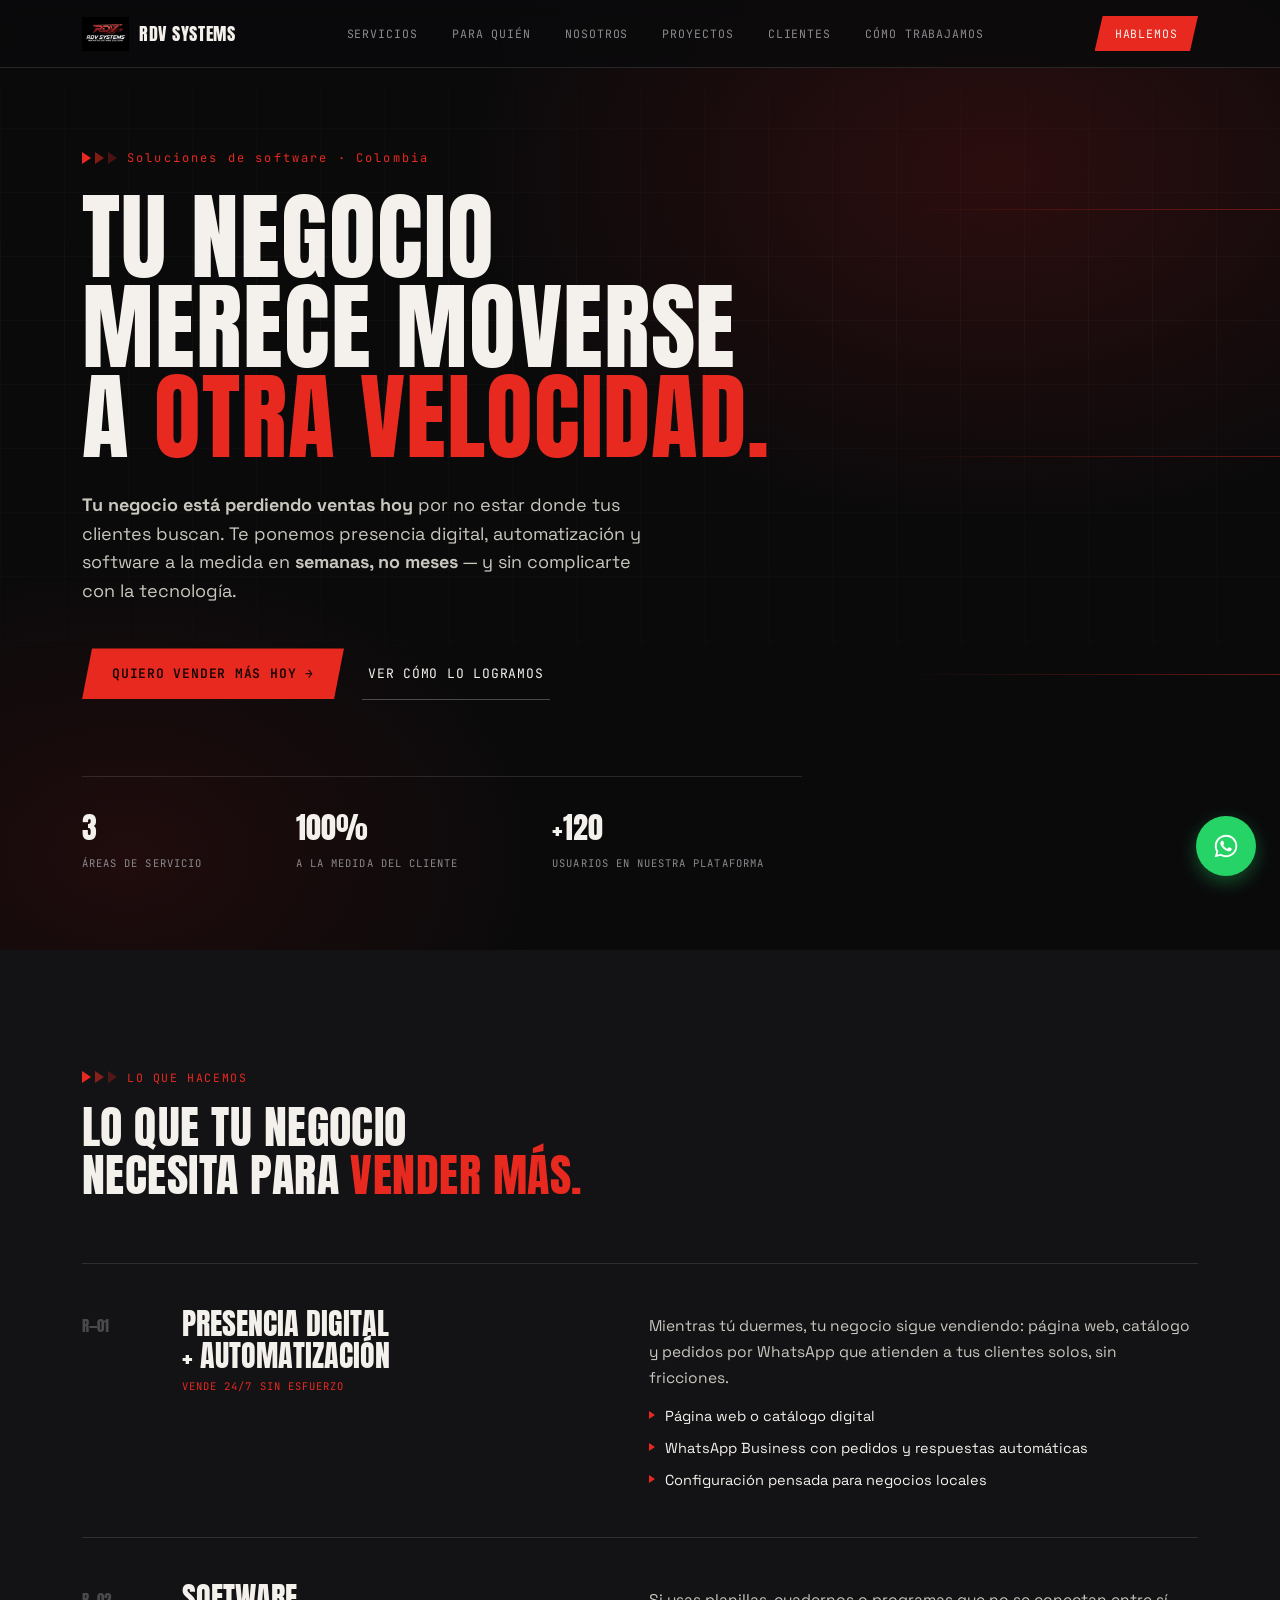
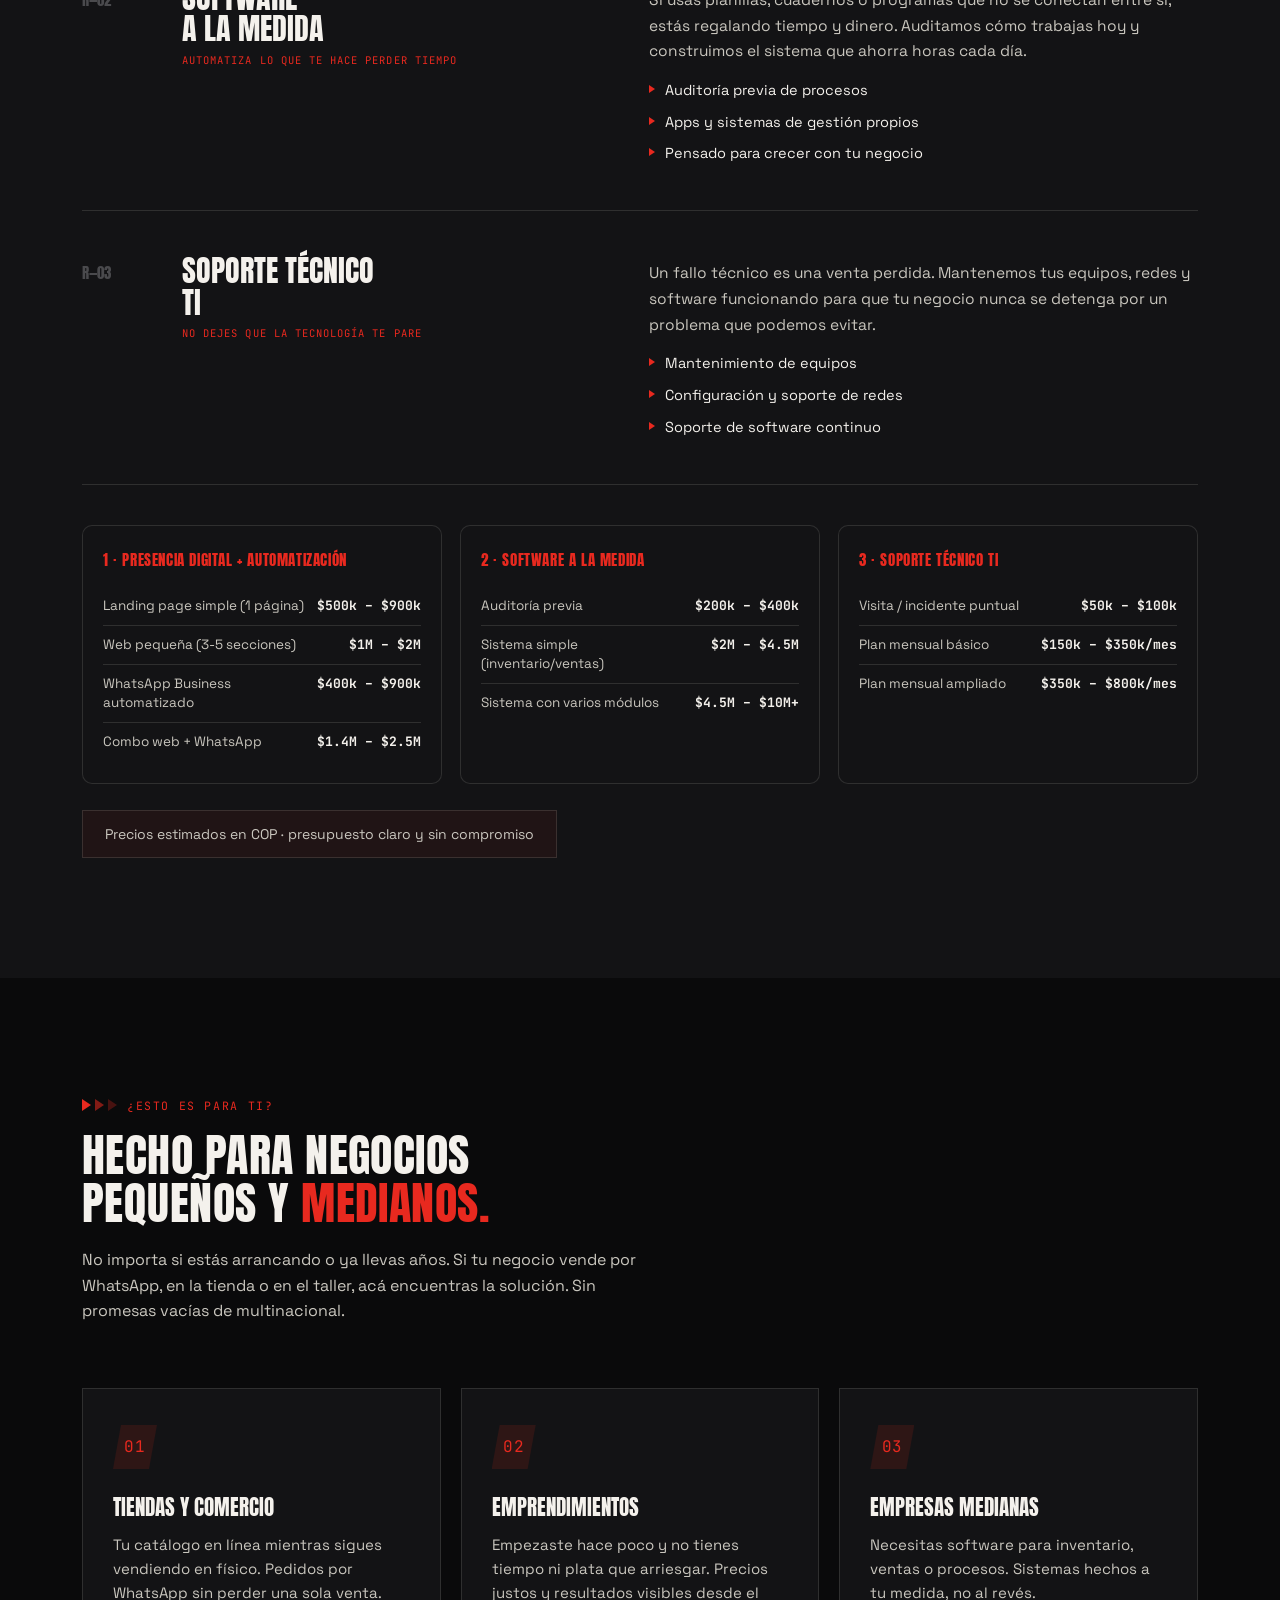
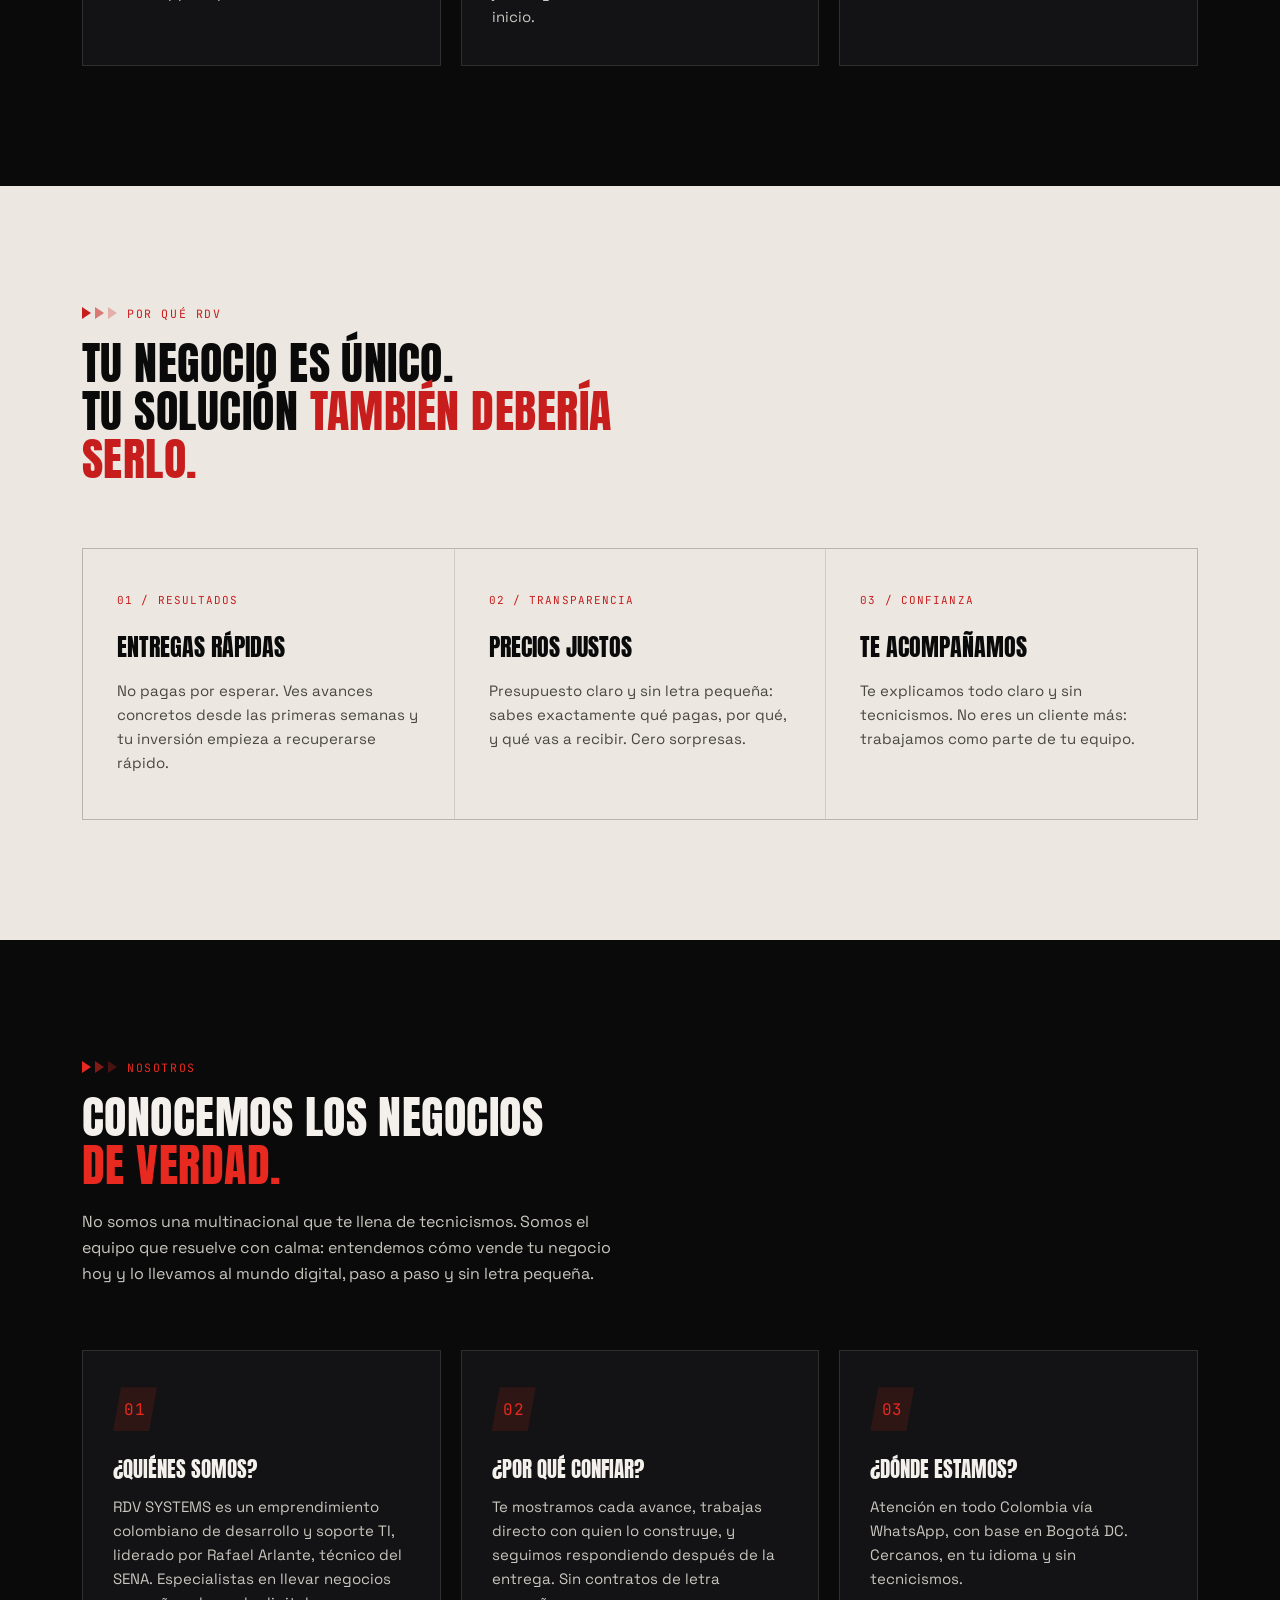
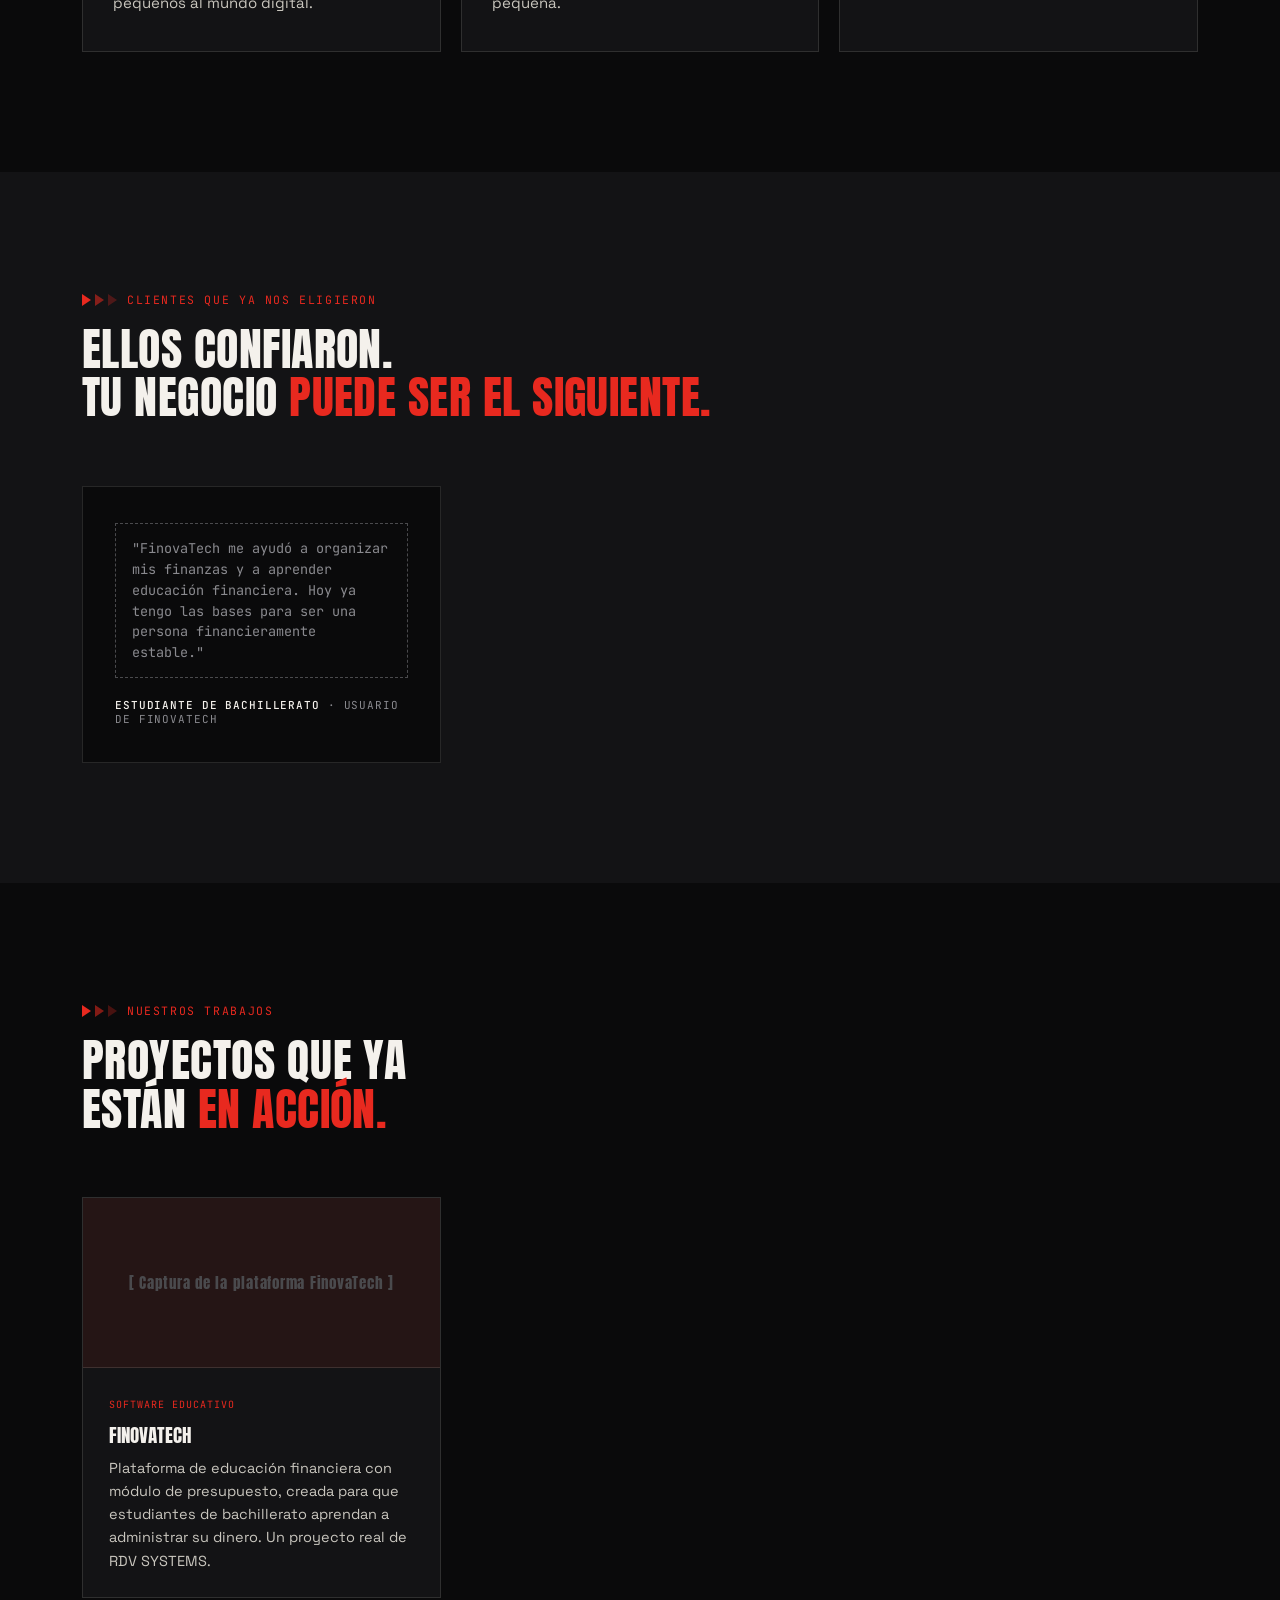
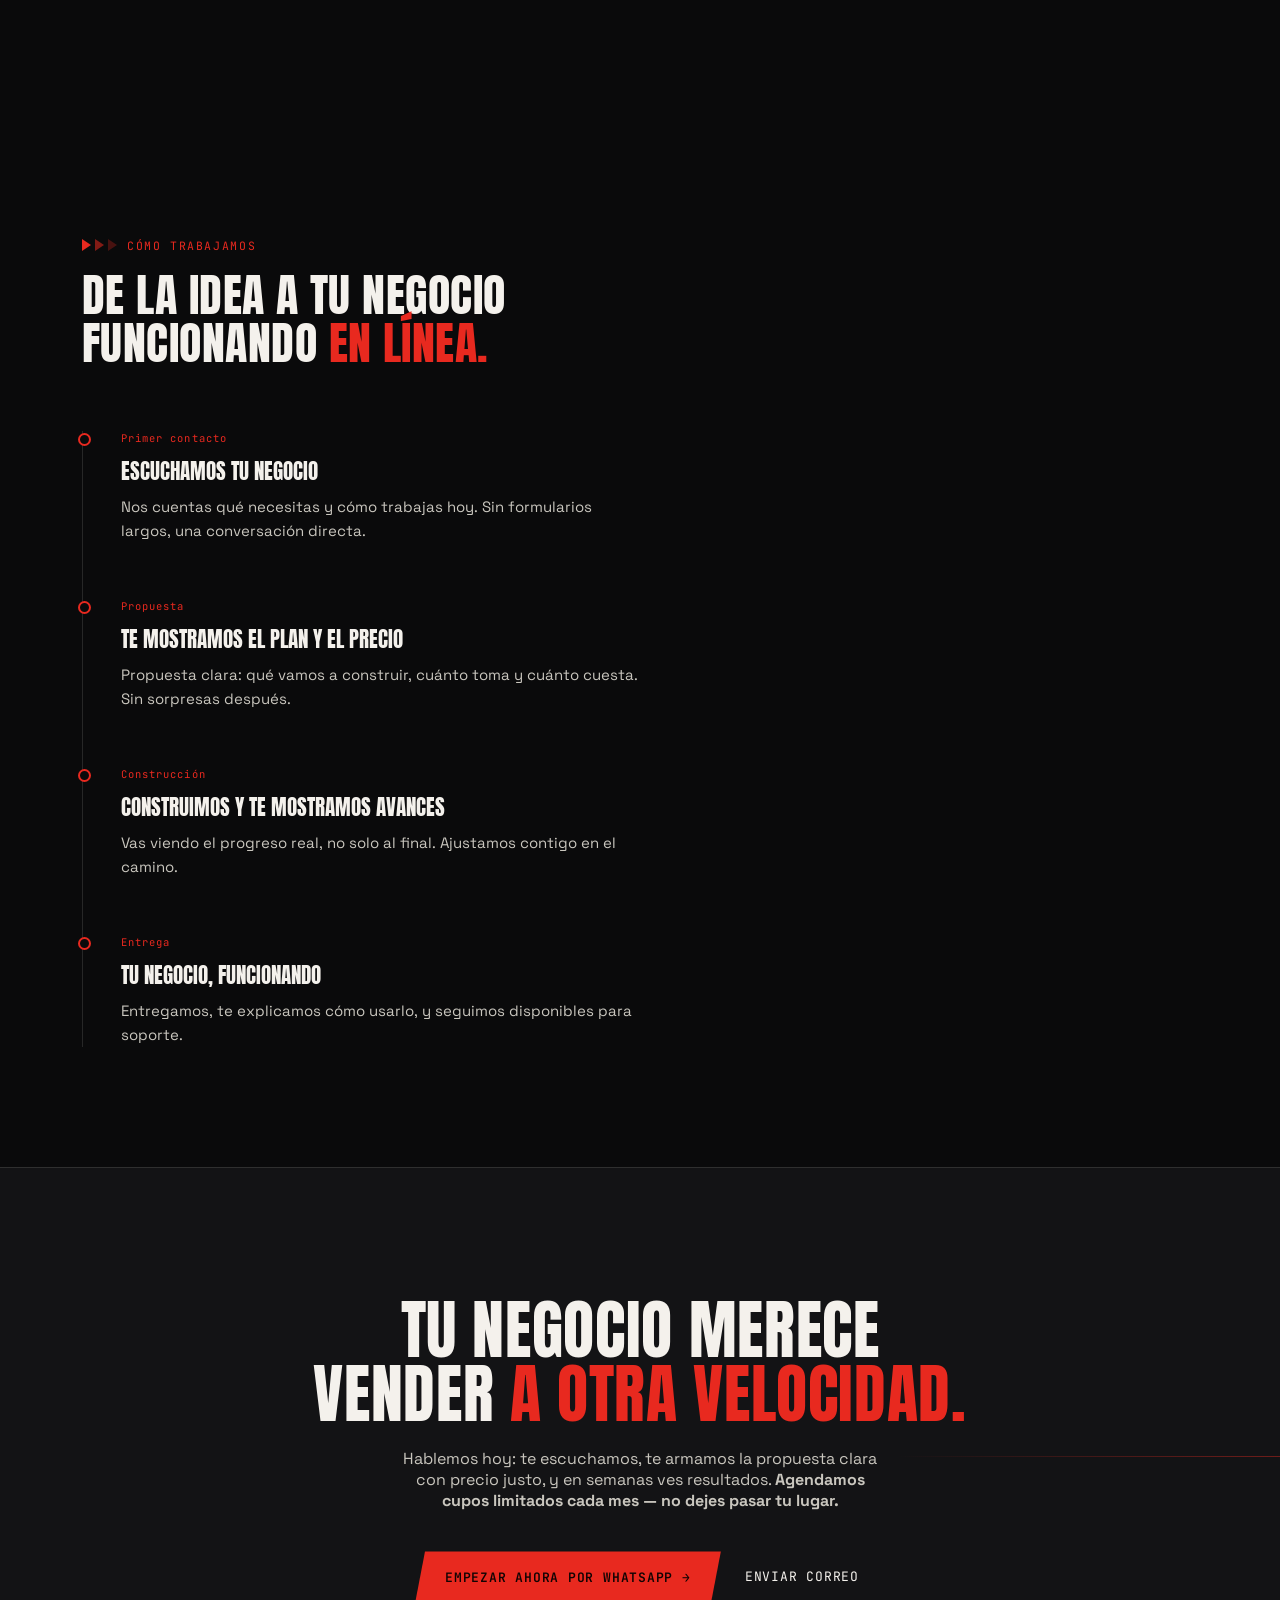
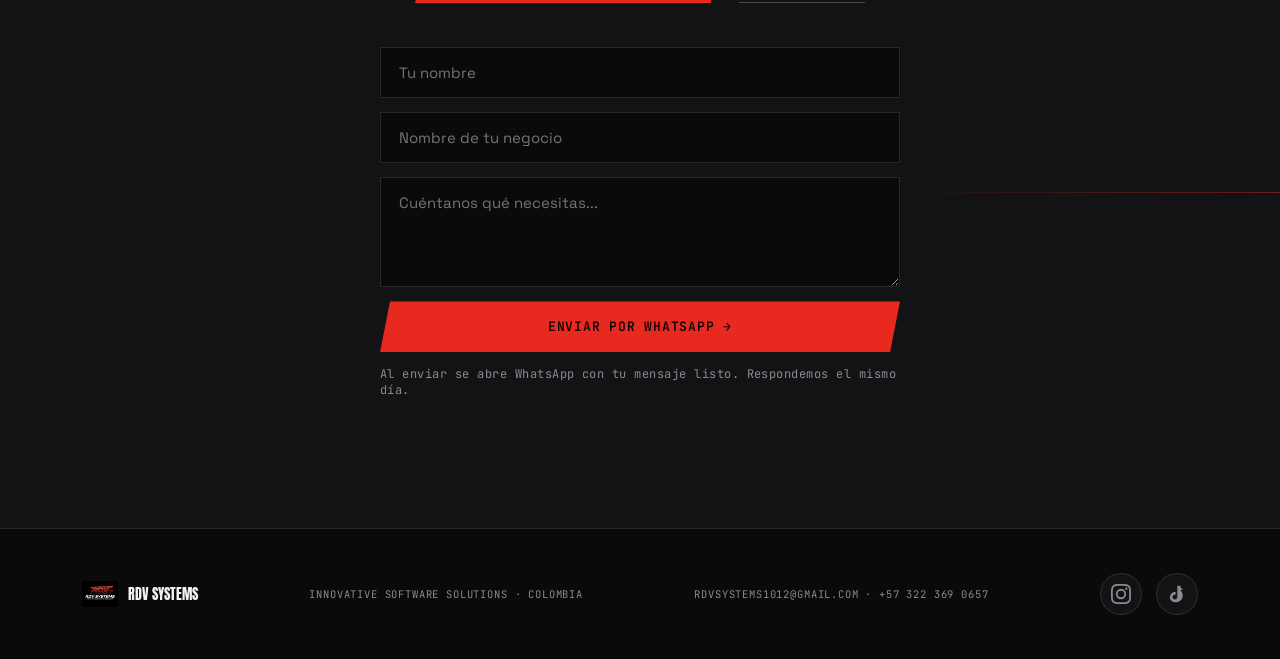
==== index.html @ b6f59757 "Un testimonio real de alumno de FinovaTech, tarjetas vacias eliminadas" ====
<!DOCTYPE html>
<html lang="es">
<head>
<!--
  META Y CABECERA
  ============================================
  - Favicon en varias resoluciones (para distintos navegadores/dispositivos).
  - site.webmanifest: config de "app" al añadir la web al escritorio (PWA).
  - Meta tags SEO (description, keywords, Open Graph) para buscadores y al compartir.
  - Fuentes de Google: Anton (títulos), Space Grotesk (cuerpo), JetBrains Mono (etiquetas).
  - Se enlaza el CSS MINIFICADO (css/style.min.css). La fuente legible está en css/style.css.
-->
<meta charset="UTF-8">
<meta name="viewport" content="width=device-width, initial-scale=1.0">
<link rel="icon" href="assets/img/favicon.ico">
<link rel="icon" type="image/png" sizes="16x16" href="assets/img/favicon-16.png">
<link rel="icon" type="image/png" sizes="32x32" href="assets/img/favicon-32.png">
<link rel="icon" type="image/png" sizes="48x48" href="assets/img/favicon-48.png">
<link rel="apple-touch-icon" sizes="180x180" href="assets/img/favicon-180.png">
<link rel="icon" type="image/png" sizes="192x192" href="assets/img/favicon-192.png">
<link rel="icon" type="image/png" sizes="512x512" href="assets/img/favicon-512.png">
<link rel="manifest" href="site.webmanifest">
<meta name="theme-color" content="#0a0a0b">
<title>RDV SYSTEMS — Soluciones digitales para tu negocio</title>
<meta name="description" content="RDV SYSTEMS: presencia digital, automatización y software a la medida para negocios en Colombia que quieren vender más. Páginas web, apps, WhatsApp Business y soporte TI.">
<meta name="keywords" content="desarrollo web, software a la medida, automatización, whatsapp business, soporte TI, RDV SYSTEMS, Bogotá, Colombia">
<meta name="author" content="RDV SYSTEMS">
<meta name="robots" content="index, follow">
<meta property="og:type" content="website">
<meta property="og:title" content="RDV SYSTEMS — Soluciones digitales para tu negocio">
<meta property="og:description" content="Presencia digital, automatización y software a la medida para negocios que quieren vender más.">
<meta property="og:locale" content="es_CO">
<meta name="twitter:card" content="summary">
<link rel="preconnect" href="https://fonts.googleapis.com">
<link rel="preconnect" href="https://fonts.gstatic.com" crossorigin>
<link href="https://fonts.googleapis.com/css2?family=Anton&family=Space+Grotesk:wght@400;500;600;700&family=JetBrains+Mono:wght@400;500&display=swap" rel="stylesheet">
<link rel="stylesheet" href="css/style.min.css">
</head>
<body>

<!-- ============ ENCABEZADO / NAVEGACIÓN ============ -->
<!-- Menú fijo superior. En móvil (<860px) los enlaces se ocultan y se usa el botón "hamburguesa" (.menu-btn). -->
<header>
  <nav>
    <div class="brand">
      <!-- Logo de la empresa (archivo externo, no base64) -->
      <img src="assets/img/logo.png" alt="RDV SYSTEMS">
      <span>RDV SYSTEMS</span>
    </div>
    <!-- Enlaces ancla a las secciones de la página -->
    <div class="navlinks" id="navlinks">
      <a href="#servicios">Servicios</a>
      <a href="#para-quien">Para quién</a>
      <a href="#nosotros">Nosotros</a>
      <a href="#proyectos">Proyectos</a>
      <a href="#testimonios">Clientes</a>
      <a href="#proceso">Cómo trabajamos</a>
    </div>
    <!-- Botón CTA de contacto -->
    <a href="#contacto" class="nav-cta">Hablemos</a>
    <!-- Botón hamburguesa: se muestra solo en móvil (lo controla el JS con #menuBtn) -->
    <button class="menu-btn" id="menuBtn" aria-label="Abrir menú" aria-expanded="false">
      <span></span><span></span><span></span>
    </button>
  </nav>
</header>

<!-- ============ HERO (primera pantalla) ============ -->
<!--
  Portada de la web. Fondo con grid y líneas de velocidad animadas.
  - hero-grid: rejilla decorativa de fondo.
  - speedlines: rayas animadas que dan sensación de velocidad.
  - hero-stats: cifras clave. "60" es un PLACEHOLDER (stat-editable) pendiente de dato real.
-->
<section class="hero">
  <div class="hero-grid"></div>
  <div class="speedlines">
    <span style="top:22%; animation-delay:0s;"></span>
    <span style="top:48%; animation-delay:1.8s;"></span>
    <span style="top:71%; animation-delay:3.4s;"></span>
  </div>
  <div class="hero-inner">
    <!-- Etiqueta superior ("eyebrow") con chevrones decorativos -->
    <div class="eyebrow">
      <div class="chevrow"><span class="chev"></span><span class="chev"></span><span class="chev"></span></div>
      <span class="eyebrow-text">Soluciones de software · Colombia</span>
    </div>
    <!-- Título principal: el span.accent aplica el color de acento -->
    <h1 class="display">
      Tu negocio<br>
      merece moverse<br>
      a <span class="accent">otra velocidad.</span>
    </h1>
    <p class="hero-sub">
      <strong>Tu negocio está perdiendo ventas hoy</strong> por no estar donde tus clientes buscan. Te ponemos presencia digital, automatización y software a la medida en <strong>semanas, no meses</strong> — y sin complicarte con la tecnología.
    </p>
    <!-- Botones de acción del hero -->
    <div class="hero-ctas">
      <a href="https://wa.me/573223690657?text=Hola%20RDV%20SYSTEMS%2C%20quiero%20impulsar%20mi%20negocio%20con%20una%20soluci%C3%B3n%20digital" target="_blank" rel="noopener" class="btn-primary">Quiero vender más hoy →</a>
      <a href="#servicios" class="btn-secondary">Ver cómo lo logramos</a>
    </div>
    <div class="hero-stats">
      <div>
        <div class="stat-num">3</div>
        <div class="stat-label">Áreas de servicio</div>
      </div>
      <div>
        <div class="stat-num">100%</div>
        <div class="stat-label">A la medida del cliente</div>
      </div>
      <div>
        <!-- Dato real: la plataforma FinovaTech (desarrollada por RDV) fue usada por 120 estudiantes -->
        <div class="stat-num">+<span class="stat-editable">120</span></div>
        <div class="stat-label">Usuarios en nuestra plataforma</div>
      </div>
    </div>
  </div>
</section>

<!-- ============ SECCIÓN SERVICIOS ============ -->
<!-- Las tres áreas de servicio de RDV. Cada .service-row es un servicio con número (R—01, R—02, R—03). -->
<section class="services section-pad" id="servicios">
  <div class="wrap">
    <div class="section-head reveal">
      <div class="section-tag">
        <div class="chevrow"><span class="chev"></span><span class="chev"></span><span class="chev"></span></div>
        <span class="mono">Lo que hacemos</span>
      </div>
      <h2 class="display section-title">Lo que tu negocio <br>necesita para <span class="accent">vender más.</span></h2>
    </div>

    <div class="service-list">
      <div class="service-row reveal">
        <div class="service-mark">R—01</div>
        <div class="service-name">
          Presencia digital<br>+ automatización
          <span class="tag">Vende 24/7 sin esfuerzo</span>
        </div>
        <div class="service-desc">
          Mientras tú duermes, tu negocio sigue vendiendo: página web, catálogo y pedidos por WhatsApp que atienden a tus clientes solos, sin fricciones.
          <ul>
            <li>Página web o catálogo digital</li>
            <li>WhatsApp Business con pedidos y respuestas automáticas</li>
            <li>Configuración pensada para negocios locales</li>
          </ul>
        </div>
      </div>

      <div class="service-row reveal">
        <div class="service-mark">R—02</div>
        <div class="service-name">
          Software<br>a la medida
          <span class="tag">Automatiza lo que te hace perder tiempo</span>
        </div>
        <div class="service-desc">
          Si usas planillas, cuadernos o programas que no se conectan entre sí, estás regalando tiempo y dinero. Auditamos cómo trabajas hoy y construimos el sistema que ahorra horas cada día.
          <ul>
            <li>Auditoría previa de procesos</li>
            <li>Apps y sistemas de gestión propios</li>
            <li>Pensado para crecer con tu negocio</li>
          </ul>
        </div>
      </div>

      <div class="service-row reveal">
        <div class="service-mark">R—03</div>
        <div class="service-name">
          Soporte técnico<br>TI
          <span class="tag">No dejes que la tecnología te pare</span>
        </div>
        <div class="service-desc">
          Un fallo técnico es una venta perdida. Mantenemos tus equipos, redes y software funcionando para que tu negocio nunca se detenga por un problema que podemos evitar.
          <ul>
            <li>Mantenimiento de equipos</li>
            <li>Configuración y soporte de redes</li>
            <li>Soporte de software continuo</li>
          </ul>
        </div>
      </div>
    </div>
    <!-- PRECIOS ESTIMADOS (dato real RDV SYSTEMS). Presupuesto claro, sin letra pequeña. -->
    <div class="price-grid reveal">
      <div class="price-cat">
        <div class="price-cat-title">1 · Presencia digital + automatización</div>
        <ul class="price-list">
          <li><span>Landing page simple (1 página)</span><b>$500k – $900k</b></li>
          <li><span>Web pequeña (3-5 secciones)</span><b>$1M – $2M</b></li>
          <li><span>WhatsApp Business automatizado</span><b>$400k – $900k</b></li>
          <li><span>Combo web + WhatsApp</span><b>$1.4M – $2.5M</b></li>
        </ul>
      </div>
      <div class="price-cat">
        <div class="price-cat-title">2 · Software a la medida</div>
        <ul class="price-list">
          <li><span>Auditoría previa</span><b>$200k – $400k</b></li>
          <li><span>Sistema simple (inventario/ventas)</span><b>$2M – $4.5M</b></li>
          <li><span>Sistema con varios módulos</span><b>$4.5M – $10M+</b></li>
        </ul>
      </div>
      <div class="price-cat">
        <div class="price-cat-title">3 · Soporte técnico TI</div>
        <ul class="price-list">
          <li><span>Visita / incidente puntual</span><b>$50k – $100k</b></li>
          <li><span>Plan mensual básico</span><b>$150k – $350k/mes</b></li>
          <li><span>Plan mensual ampliado</span><b>$350k – $800k/mes</b></li>
        </ul>
      </div>
    </div>
    <div class="price-note reveal">
      Precios estimados en COP · presupuesto claro y sin compromiso
    </div>
  </div>
</section>

<!-- ============ SECCIÓN "PARA QUIÉN" ============ -->
<!-- Muestra para qué tipo de negocio es el servicio (3 carreras de interés: tiendas, emprendimientos, empresas medianas). -->
<section class="forwhom section-pad" id="para-quien">
  <div class="wrap">
    <div class="section-head reveal">
      <div class="section-tag">
        <div class="chevrow"><span class="chev"></span><span class="chev"></span><span class="chev"></span></div>
        <span class="mono">¿Esto es para ti?</span>
      </div>
      <h2 class="display section-title">Hecho para negocios <br>pequeños y <span class="accent">medianos.</span></h2>
      <p style="max-width:560px;margin-top:20px;color:#c9c6be;font-size:16px;line-height:1.6;">No importa si estás arrancando o ya llevas años. Si tu negocio vende por WhatsApp, en la tienda o en el taller, acá encuentras la solución. Sin promesas vacías de multinacional.</p>
    </div>
    <div class="forwhom-grid reveal">
      <div class="forwhom-card">
        <div class="forwhom-ico"><span>01</span></div>
        <div class="forwhom-title">Tiendas y comercio</div>
        <div class="forwhom-desc">Tu catálogo en línea mientras sigues vendiendo en físico. Pedidos por WhatsApp sin perder una sola venta.</div>
      </div>
      <div class="forwhom-card">
        <div class="forwhom-ico"><span>02</span></div>
        <div class="forwhom-title">Emprendimientos</div>
        <div class="forwhom-desc">Empezaste hace poco y no tienes tiempo ni plata que arriesgar. Precios justos y resultados visibles desde el inicio.</div>
      </div>
      <div class="forwhom-card">
        <div class="forwhom-ico"><span>03</span></div>
        <div class="forwhom-title">Empresas medianas</div>
        <div class="forwhom-desc">Necesitas software para inventario, ventas o procesos. Sistemas hechos a tu medida, no al revés.</div>
      </div>
    </div>
  </div>
</section>

<section class="why section-pad" id="por-que">
  <div class="wrap">
    <div class="section-head reveal">
      <div class="section-tag">
        <div class="chevrow"><span class="chev" style="border-left-color:var(--red);"></span><span class="chev" style="border-left-color:var(--red);"></span><span class="chev" style="border-left-color:var(--red);"></span></div>
        <span class="mono" style="color:var(--red);">Por qué RDV</span>
      </div>
      <h2 class="display section-title">Tu negocio es único. <br>Tu solución <span style="color:var(--red);">también debería serlo.</span></h2>
    </div>
    <div class="why-grid reveal">
      <div class="why-card">
        <div class="why-num">01 / RESULTADOS</div>
        <div class="why-title">Entregas rápidas</div>
        <div class="why-desc">No pagas por esperar. Ves avances concretos desde las primeras semanas y tu inversión empieza a recuperarse rápido.</div>
      </div>
      <div class="why-card">
        <div class="why-num">02 / TRANSPARENCIA</div>
        <div class="why-title">Precios justos</div>
        <div class="why-desc">Presupuesto claro y sin letra pequeña: sabes exactamente qué pagas, por qué, y qué vas a recibir. Cero sorpresas.</div>
      </div>
      <div class="why-card">
        <div class="why-num">03 / CONFIANZA</div>
        <div class="why-title">Te acompañamos</div>
        <div class="why-desc">Te explicamos todo claro y sin tecnicismos. No eres un cliente más: trabajamos como parte de tu equipo.</div>
      </div>
    </div>
  </div>
</section>

<!-- ============ SECCIÓN "NOSOTROS" / QUIÉNES SOMOS ============ -->
<!-- Da credibilidad: quién es RDV, por qué confiar y dónde está. RELLENAR los [ ] con datos reales. -->
<section class="forwhom section-pad" id="nosotros">
  <div class="wrap">
    <div class="section-head reveal">
      <div class="section-tag">
        <div class="chevrow"><span class="chev"></span><span class="chev"></span><span class="chev"></span></div>
        <span class="mono">Nosotros</span>
      </div>
      <h2 class="display section-title">Conocemos los negocios <br><span class="accent">de verdad.</span></h2>
      <p style="max-width:560px;margin-top:20px;color:#c9c6be;font-size:16px;line-height:1.6;">No somos una multinacional que te llena de tecnicismos. Somos el equipo que resuelve con calma: entendemos cómo vende tu negocio hoy y lo llevamos al mundo digital, paso a paso y sin letra pequeña.</p>
    </div>
    <div class="forwhom-grid reveal">
      <div class="forwhom-card">
        <div class="forwhom-ico"><span>01</span></div>
        <div class="forwhom-title">¿Quiénes somos?</div>
        <div class="forwhom-desc">RDV SYSTEMS es un emprendimiento colombiano de desarrollo y soporte TI, liderado por Rafael Arlante, técnico del SENA. Especialistas en llevar negocios pequeños al mundo digital.</div>
      </div>
      <div class="forwhom-card">
        <div class="forwhom-ico"><span>02</span></div>
        <div class="forwhom-title">¿Por qué confiar?</div>
        <div class="forwhom-desc">Te mostramos cada avance, trabajas directo con quien lo construye, y seguimos respondiendo después de la entrega. Sin contratos de letra pequeña.</div>
      </div>
      <div class="forwhom-card">
        <div class="forwhom-ico"><span>03</span></div>
        <div class="forwhom-title">¿Dónde estamos?</div>
        <div class="forwhom-desc">Atención en todo Colombia vía WhatsApp, con base en Bogotá DC. Cercanos, en tu idioma y sin tecnicismos.</div>
      </div>
    </div>
  </div>
</section>

<section class="testi section-pad" id="testimonios">
  <div class="wrap">
    <div class="section-head reveal">
      <div class="section-tag">
        <div class="chevrow"><span class="chev"></span><span class="chev"></span><span class="chev"></span></div>
        <span class="mono">Clientes que ya nos eligieron</span>
      </div>
      <h2 class="display section-title">Ellos confiaron. <br>Tu negocio <span class="accent">puede ser el siguiente.</span></h2>
    </div>
    <div class="testi-grid reveal">
      <div class="testi-card">
        <div class="testi-placeholder">"FinovaTech me ayudó a organizar mis finanzas y a aprender educación financiera. Hoy ya tengo las bases para ser una persona financieramente estable."</div>
        <div class="testi-who"><b>Estudiante de bachillerato</b> · Usuario de FinovaTech</div>
      </div>
    </div>
  </div>
</section>

<section class="portfolio section-pad" id="proyectos">
  <div class="wrap">
    <div class="section-head reveal">
      <div class="section-tag">
        <div class="chevrow"><span class="chev"></span><span class="chev"></span><span class="chev"></span></div>
        <span class="mono">Nuestros trabajos</span>
      </div>
      <h2 class="display section-title">Proyectos que ya<br>están <span class="accent">en acción.</span></h2>
    </div>
    <div class="portfolio-grid reveal">
      <div class="portfolio-card">
        <div class="portfolio-thumb"><span>[ Captura de la plataforma FinovaTech ]</span></div>
        <div class="portfolio-body">
          <span class="tag">Software educativo</span>
          <div class="portfolio-title">FinovaTech</div>
          <div class="portfolio-desc">Plataforma de educación financiera con módulo de presupuesto, creada para que estudiantes de bachillerato aprendan a administrar su dinero. Un proyecto real de RDV SYSTEMS.</div>
        </div>
      </div>
    </div>
  </div>
</section>

<section class="process section-pad" id="proceso">
  <div class="wrap">
    <div class="section-head reveal">
      <div class="section-tag">
        <div class="chevrow"><span class="chev"></span><span class="chev"></span><span class="chev"></span></div>
        <span class="mono">Cómo trabajamos</span>
      </div>
      <h2 class="display section-title">De la idea a tu negocio<br>funcionando <span class="accent">en línea.</span></h2>
    </div>

    <div class="process-line reveal">
      <div class="process-step">
        <span class="process-step-mono">Primer contacto</span>
        <div class="process-step-title">Escuchamos tu negocio</div>
        <div class="process-step-desc">Nos cuentas qué necesitas y cómo trabajas hoy. Sin formularios largos, una conversación directa.</div>
      </div>
      <div class="process-step">
        <span class="process-step-mono">Propuesta</span>
        <div class="process-step-title">Te mostramos el plan y el precio</div>
        <div class="process-step-desc">Propuesta clara: qué vamos a construir, cuánto toma y cuánto cuesta. Sin sorpresas después.</div>
      </div>
      <div class="process-step">
        <span class="process-step-mono">Construcción</span>
        <div class="process-step-title">Construimos y te mostramos avances</div>
        <div class="process-step-desc">Vas viendo el progreso real, no solo al final. Ajustamos contigo en el camino.</div>
      </div>
      <div class="process-step">
        <span class="process-step-mono">Entrega</span>
        <div class="process-step-title">Tu negocio, funcionando</div>
        <div class="process-step-desc">Entregamos, te explicamos cómo usarlo, y seguimos disponibles para soporte.</div>
      </div>
    </div>
  </div>
</section>

<section class="cta" id="contacto">
  <div class="speedlines">
    <span style="top:30%; animation-delay:0.5s;"></span>
    <span style="top:65%; animation-delay:2.6s;"></span>
  </div>
  <div class="cta-inner reveal">
    <h2 class="display">Tu negocio merece<br>vender <span class="accent">a otra velocidad.</span></h2>
    <p>Hablemos hoy: te escuchamos, te armamos la propuesta clara con precio justo, y en semanas ves resultados. <strong>Agendamos cupos limitados cada mes — no dejes pasar tu lugar.</strong></p>
    <div class="cta-btns">
      <a href="https://wa.me/573223690657?text=Hola%20RDV%20SYSTEMS%2C%20quiero%20darle%20el%20primer%20paso%20digital%20a%20mi%20negocio" target="_blank" rel="noopener" class="btn-primary">Empezar ahora por WhatsApp →</a>
      <a href="mailto:rdvsystems1012@gmail.com" class="btn-secondary">Enviar correo</a>
    </div>
    <form class="contact-form" id="contactForm">
      <!-- Campo honeypot anti-spam: invisible para humanos (lo oculta el CSS).
           Si un bot lo rellena, el JS ignora el envío. NO borrar / NO llenar. -->
      <input type="text" name="company_website" class="honeypot" tabindex="-1" autocomplete="off" aria-hidden="true">
      <input type="text" name="nombre" placeholder="Tu nombre" required>
      <input type="text" name="negocio" placeholder="Nombre de tu negocio">
      <textarea name="mensaje" placeholder="Cuéntanos qué necesitas..." required></textarea>
      <button type="submit" class="btn-primary">Enviar por WhatsApp →</button>
      <small>Al enviar se abre WhatsApp con tu mensaje listo. Respondemos el mismo día.</small>
    </form>
  </div>
</section>

<footer>
  <div class="wrap footer-inner">
    <div class="footer-brand">
      <img src="assets/img/logo.png" alt="RDV SYSTEMS">
      <span>RDV SYSTEMS</span>
    </div>
    <div class="footer-meta">Innovative Software Solutions · Colombia</div>
    <div class="footer-meta">
      <a href="mailto:rdvsystems1012@gmail.com">rdvsystems1012@gmail.com</a> ·
      <a href="https://wa.me/573223690657" target="_blank" rel="noopener">+57 322 369 0657</a>
    </div>
    <div class="social">
      <a href="https://www.instagram.com/rdvsystems1012/" target="_blank" rel="noopener" aria-label="Instagram de RDV SYSTEMS">
        <svg viewBox="0 0 24 24" width="20" height="20" fill="currentColor" aria-hidden="true">
          <path d="M12 2.2c3.2 0 3.58.01 4.85.07 1.17.05 1.8.25 2.23.41.56.22.96.48 1.38.9.42.42.68.82.9 1.38.16.42.36 1.06.41 2.23.06 1.27.07 1.65.07 4.85s-.01 3.58-.07 4.85c-.05 1.17-.25 1.8-.41 2.23-.22.56-.48.96-.9 1.38-.42.42-.82.68-1.38.9-.42.16-1.06.36-2.23.41-1.27.06-1.65.07-4.85.07s-3.58-.01-4.85-.07c-1.17-.05-1.8-.25-2.23-.41-.56-.22-.96-.48-1.38-.9-.42-.42-.68-.82-.9-1.38-.16-.42-.36-1.06-.41-2.23-.06-1.27-.07-1.65-.07-4.85s.01-3.58.07-4.85c.05-1.17.25-1.8.41-2.23.22-.56.48-.96.9-1.38.42-.42.82-.68 1.38-.9.42-.16 1.06-.36 2.23-.41 1.27-.06 1.65-.07 4.85-.07zM12 0C8.74 0 8.33.01 7.05.07 5.78.13 4.9.33 4.14.63c-.79.31-1.46.72-2.13 1.38C1.35 2.68.94 3.35.63 4.14.33 4.9.13 5.78.07 7.05.01 8.33 0 8.74 0 12s.01 3.67.07 4.95c.06 1.27.26 2.15.56 2.91.31.79.72 1.46 1.38 2.13.67.66 1.34 1.07 2.13 1.38.76.3 1.64.5 2.91.56C8.33 23.99 8.74 24 12 24s3.67-.01 4.95-.07c1.27-.06 2.15-.26 2.91-.56.79-.31 1.46-.72 2.13-1.38.66-.67 1.07-1.34 1.38-2.13.3-.76.5-1.64.56-2.91.06-1.28.07-1.69.07-4.95s-.01-3.67-.07-4.95c-.06-1.27-.26-2.15-.56-2.91a5.9 5.9 0 0 0-1.38-2.13A5.9 5.9 0 0 0 19.86.63c-.76-.3-1.64-.5-2.91-.56C15.67.01 15.26 0 12 0zm0 5.84A6.16 6.16 0 1 0 18.16 12 6.16 6.16 0 0 0 12 5.84zM12 16a4 4 0 1 1 4-4 4 4 0 0 1-4 4zm6.4-11.85a1.44 1.44 0 1 0 1.44 1.44 1.44 1.44 0 0 0-1.44-1.44z"/>
        </svg>
      </a>
      <a href="https://www.tiktok.com/@rdv_systems1012" target="_blank" rel="noopener" aria-label="TikTok de RDV SYSTEMS">
        <svg viewBox="0 0 24 24" width="20" height="20" fill="currentColor" aria-hidden="true">
          <path d="M19.59 6.69a4.83 4.83 0 0 1-3.77-4.25V2h-3.45v13.67a2.89 2.89 0 0 1-5.2 1.74 2.89 2.89 0 0 1 2.31-4.64c.3 0 .58.05.85.13V9.4a6.33 6.33 0 0 0-5.38 10.37A6.33 6.33 0 1 0 16.37 7.6a6.9 6.9 0 0 0 .22-.6v-.31z"/>
        </svg>
      </a>
    </div>
  </div>
</footer>

<div class="wa-chat">
  <div class="wa-panel" id="waPanel" role="dialog" aria-label="Chat de WhatsApp">
    <div class="wa-panel-head">
      <span class="wa-brand">RDV SYSTEMS</span>
      <span class="wa-status"><span class="dot"></span>En línea · respondemos hoy</span>
    </div>
    <div class="wa-panel-body">
      <p>¡Hola! 👋 Soy el equipo de RDV. Cuéntanos qué necesita tu negocio y te armamos una solución clara.</p>
    </div>
    <a href="https://wa.me/573223690657?text=Hola%20RDV%20SYSTEMS%2C%20necesito%20ayuda%20con%20mi%20negocio" target="_blank" rel="noopener" class="wa-panel-btn">
      Iniciar conversación en WhatsApp →
    </a>
  </div>
  <button class="wa-btn" id="waBtn" aria-label="Chatear por WhatsApp" aria-expanded="false">
    <svg viewBox="0 0 32 32" width="30" height="30" fill="currentColor" aria-hidden="true">
      <path d="M16.04 4C9.4 4 4.05 9.35 4.05 15.99c0 2.1.55 4.16 1.6 5.98L4 28l6.15-1.61a11.94 11.94 0 0 0 5.88 1.5h.01c6.63 0 11.98-5.35 11.98-11.99 0-3.2-1.25-6.21-3.52-8.48A11.9 11.9 0 0 0 16.04 4zm0 21.88h-.01a9.9 9.9 0 0 1-5.05-1.39l-.36-.21-3.75.98 1-3.65-.24-.37a9.86 9.86 0 0 1-1.52-5.26c0-5.49 4.47-9.95 9.96-9.95 2.66 0 5.16 1.04 7.04 2.91a9.9 9.9 0 0 1 2.92 7.05c0 5.49-4.47 9.94-9.94 9.94zm5.46-7.46c-.3-.15-1.77-.87-2.05-.97-.27-.1-.47-.15-.67.15-.2.3-.77.97-.95 1.17-.17.2-.35.22-.65.07-.3-.15-1.26-.46-2.4-1.48a9 9 0 0 1-1.66-2.06c-.17-.3-.02-.46.13-.61.14-.13.3-.35.45-.52.15-.17.2-.3.3-.5.1-.2.05-.37-.02-.52-.08-.15-.67-1.62-.92-2.22-.24-.58-.49-.5-.67-.51h-.57c-.2 0-.52.07-.8.37-.27.3-1.04 1.02-1.04 2.49 0 1.47 1.07 2.89 1.22 3.09.15.2 2.1 3.2 5.09 4.49.71.31 1.26.49 1.7.63.71.23 1.36.2 1.87.12.57-.09 1.77-.72 2.02-1.42.25-.7.25-1.3.17-1.42-.07-.12-.27-.2-.57-.35z"/>
    </svg>
  </button>
</div>

<script src="js/main.min.js" defer></script>

</body>
</html>
---- css/style.min.css ----
:root{
--black: #0a0a0b;
--black-2: #131315;
--maroon: #6e1210;
--red: #c81d1d;
--red-bright: #e8291f;
--off-white: #f4f1ec;
--paper: #ece8e1;
--steel: #8a8a8f;
--steel-dark: #4a4a4d;
--line: rgba(244,241,236,0.12);
}
*{margin:0;padding:0;box-sizing:border-box;}
html{scroll-behavior:smooth;}
body{
background:var(--black);
color:var(--off-white);
font-family:'Space Grotesk',sans-serif;
overflow-x:hidden;
}
@media (prefers-reduced-motion: reduce){
*{animation-duration:0.01ms !important; animation-iteration-count:1 !important; transition-duration:0.01ms !important; scroll-behavior:auto !important;}
}
.display{
font-family:'Anton',sans-serif;
font-weight:400;
text-transform:uppercase;
letter-spacing:0.01em;
}
.mono{
font-family:'JetBrains Mono',monospace;
text-transform:uppercase;
letter-spacing:0.14em;
}
a{color:inherit;text-decoration:none;}
img{display:block;max-width:100%;}
.wrap{
width:100%;
max-width:1180px;
margin:0 auto;
padding:0 32px;
}
.chev{
display:inline-block;
width:0;height:0;
border-top:6px solid transparent;
border-bottom:6px solid transparent;
border-left:9px solid var(--red-bright);
}
.chevrow{
display:flex;
align-items:center;
gap:4px;
}
.chevrow .chev:nth-child(1){opacity:1;}
.chevrow .chev:nth-child(2){opacity:0.55;}
.chevrow .chev:nth-child(3){opacity:0.28;}
.speedlines{
position:absolute;
inset:0;
pointer-events:none;
overflow:hidden;
z-index:0;
}
.speedlines span{
position:absolute;
height:1px;
right:-40%;
width:70%;
background:linear-gradient(90deg, transparent, rgba(232,41,31,0.5), transparent);
transform:skewX(-20deg);
animation:streak 5.5s linear infinite;
}
@keyframes streak{
0%{transform:translateX(0) skewX(-20deg); opacity:0;}
8%{opacity:1;}
50%{opacity:1;}
100%{transform:translateX(-160%) skewX(-20deg); opacity:0;}
}
header{
position:fixed;
top:0; left:0; right:0;
z-index:100;
background:rgba(10,10,11,0.82);
backdrop-filter:blur(10px);
border-bottom:1px solid var(--line);
}
nav{
display:flex;
align-items:center;
justify-content:space-between;
padding:16px 32px;
max-width:1180px;
margin:0 auto;
}
.brand{
display:flex;
align-items:center;
gap:10px;
}
.brand img{height:34px;width:auto;}
.brand span{
font-family:'Anton',sans-serif;
font-size:18px;
letter-spacing:0.04em;
}
.navlinks{
display:flex;
gap:34px;
font-size:13px;
}
.navlinks a{
color:var(--steel);
transition:color .2s;
font-family:'JetBrains Mono',monospace;
letter-spacing:0.08em;
text-transform:uppercase;
font-size:11.5px;
}
.navlinks a:hover{color:var(--off-white);}
.nav-cta{
background:var(--red-bright);
color:var(--off-white);
padding:10px 20px;
font-family:'JetBrains Mono',monospace;
font-size:11.5px;
letter-spacing:0.08em;
text-transform:uppercase;
clip-path:polygon(8px 0, 100% 0, calc(100% - 8px) 100%, 0 100%);
transition:background .2s, transform .2s;
}
.nav-cta:hover{background:var(--red); transform:translateX(2px);}
.menu-btn{
display:none;
background:none;border:none;cursor:pointer;
width:40px;height:40px;
flex-direction:column;
align-items:center;justify-content:center;
gap:5px;
padding:0;
}
.menu-btn span{
display:block;
width:24px;height:2px;
background:var(--off-white);
transition:transform .25s, opacity .25s;
}
.menu-btn.is-open span:nth-child(1){transform:translateY(7px) rotate(45deg);}
.menu-btn.is-open span:nth-child(2){opacity:0;}
.menu-btn.is-open span:nth-child(3){transform:translateY(-7px) rotate(-45deg);}
.hero{
position:relative;
min-height:100svh;
display:flex;
flex-direction:column;
justify-content:center;
padding-top:90px;
background:
radial-gradient(ellipse 900px 600px at 78% 18%, rgba(200,29,29,0.18), transparent 60%),
radial-gradient(ellipse 700px 500px at 10% 90%, rgba(110,18,16,0.22), transparent 60%),
var(--black);
overflow:hidden;
}
.hero-grid{
position:absolute;
inset:0;
background-image:
linear-gradient(var(--line) 1px, transparent 1px),
linear-gradient(90deg, var(--line) 1px, transparent 1px);
background-size:64px 64px;
mask-image:linear-gradient(to bottom, transparent, rgba(0,0,0,0.5) 30%, transparent 85%);
opacity:0.5;
}
.hero-inner{
position:relative;
z-index:2;
max-width:1180px;
margin:0 auto;
padding:60px 32px 80px;
width:100%;
}
.eyebrow{
display:flex;
align-items:center;
gap:10px;
font-size:12px;
color:var(--red-bright);
margin-bottom:26px;
}
.eyebrow-text{
font-family:'JetBrains Mono',monospace;
letter-spacing:0.18em;
}
h1.display{
font-size:clamp(44px, 8vw, 96px);
line-height:0.94;
max-width:920px;
}
h1.display .accent{
color:var(--red-bright);
-webkit-text-stroke: 0px;
}
.hero-sub{
margin-top:28px;
max-width:560px;
font-size:18px;
line-height:1.6;
color:#c9c6be;
}
.hero-ctas{
margin-top:42px;
display:flex;
gap:18px;
flex-wrap:wrap;
align-items:center;
}
.btn-primary{
background:var(--red-bright);
color:#100303;
font-family:'JetBrains Mono',monospace;
font-weight:600;
font-size:13px;
letter-spacing:0.06em;
text-transform:uppercase;
padding:17px 30px;
clip-path:polygon(10px 0, 100% 0, calc(100% - 10px) 100%, 0 100%);
transition:transform .2s, background .2s;
display:inline-flex;
align-items:center;
gap:10px;
}
.btn-primary:hover{background:var(--off-white); transform:translateX(3px);}
.btn-secondary{
font-family:'JetBrains Mono',monospace;
font-size:13px;
letter-spacing:0.06em;
text-transform:uppercase;
color:var(--off-white);
padding:17px 6px;
border-bottom:1px solid var(--steel-dark);
transition:border-color .2s, color .2s;
}
.btn-secondary:hover{border-color:var(--red-bright); color:var(--red-bright);}
.hero-stats{
margin-top:76px;
display:grid;
grid-template-columns:repeat(3,auto);
gap:56px;
border-top:1px solid var(--line);
padding-top:28px;
max-width:720px;
}
.stat-num{
font-family:'Anton',sans-serif;
font-size:30px;
color:var(--off-white);
}
.stat-label{
font-family:'JetBrains Mono',monospace;
font-size:10.5px;
letter-spacing:0.1em;
text-transform:uppercase;
color:var(--steel);
margin-top:6px;
}
section{position:relative;}
.section-pad{padding:120px 0;}
.section-head{
max-width:640px;
margin-bottom:64px;
}
.section-tag{
display:flex;
align-items:center;
gap:10px;
color:var(--red-bright);
font-size:11.5px;
margin-bottom:18px;
}
.section-title{
font-size:clamp(30px, 4vw, 46px);
line-height:1.05;
}
.section-title .accent{color:var(--red-bright);}
.services{background:var(--black-2);}
.service-list{
display:flex;
flex-direction:column;
border-top:1px solid var(--line);
}
.service-row{
display:grid;
grid-template-columns:64px 1.1fr 1.4fr;
gap:36px;
padding:44px 0;
border-bottom:1px solid var(--line);
align-items:start;
transition:background .25s;
position:relative;
}
.service-row:hover{background:rgba(232,41,31,0.045);}
.service-mark{
font-family:'Anton',sans-serif;
font-size:15px;
color:var(--steel-dark);
padding-top:6px;
transition:color .25s;
}
.service-row:hover .service-mark{color:var(--red-bright);}
.service-name{
font-family:'Anton',sans-serif;
font-size:clamp(22px,2.6vw,30px);
line-height:1.05;
text-transform:uppercase;
}
.service-name .tag{
display:block;
font-family:'JetBrains Mono',monospace;
font-size:10.5px;
letter-spacing:0.1em;
color:var(--red-bright);
margin-top:10px;
text-transform:uppercase;
}
.service-desc{
color:#c9c6be;
font-size:15.5px;
line-height:1.65;
padding-top:6px;
}
.service-desc ul{
margin-top:14px;
padding-left:0;
list-style:none;
}
.service-desc li{
display:flex;
gap:10px;
margin-top:8px;
color:var(--off-white);
font-size:14.5px;
}
.service-desc li::before{
content:"";
width:0;height:0;
margin-top:6px;
border-top:4px solid transparent;
border-bottom:4px solid transparent;
border-left:6px solid var(--red-bright);
flex-shrink:0;
}
.why{background:var(--paper); color:var(--black);}
.why .section-title{color:var(--black);}
.why-grid{
display:grid;
grid-template-columns:repeat(3,1fr);
gap:1px;
background:rgba(10,10,11,0.12);
border:1px solid rgba(10,10,11,0.12);
}
.why-card{
background:var(--paper);
padding:44px 34px;
}
.why-num{
font-family:'JetBrains Mono',monospace;
font-size:11px;
letter-spacing:0.1em;
color:var(--red);
margin-bottom:22px;
}
.why-title{
font-family:'Anton',sans-serif;
font-size:24px;
text-transform:uppercase;
margin-bottom:14px;
}
.why-desc{
font-size:15px;
line-height:1.6;
color:#4a4640;
}
.process{background:var(--black);}
.process-line{
position:relative;
padding-left:38px;
border-left:1px solid var(--line);
}
.process-step{
position:relative;
padding-bottom:56px;
}
.process-step:last-child{padding-bottom:0;}
.process-step::before{
content:"";
position:absolute;
left:-43px;
top:2px;
width:9px;height:9px;
background:var(--black);
border:2px solid var(--red-bright);
border-radius:50%;
}
.process-step-title{
font-family:'Anton',sans-serif;
font-size:21px;
text-transform:uppercase;
margin-bottom:8px;
}
.process-step-desc{
color:#c9c6be;
font-size:15px;
line-height:1.6;
max-width:520px;
}
.process-step-mono{
font-family:'JetBrains Mono',monospace;
font-size:10.5px;
color:var(--red-bright);
letter-spacing:0.1em;
margin-bottom:10px;
display:block;
}
.cta{
background:var(--black-2);
position:relative;
overflow:hidden;
border-top:1px solid var(--line);
}
.cta-inner{
text-align:center;
padding:130px 32px;
position:relative;
z-index:2;
}
.cta h2{
font-size:clamp(34px,6vw,64px);
line-height:1.0;
}
.cta h2 .accent{color:var(--red-bright);}
.cta p{
margin:22px auto 0;
max-width:480px;
color:#c9c6be;
font-size:16px;
}
.cta-btns{
margin-top:40px;
display:flex;
gap:18px;
justify-content:center;
flex-wrap:wrap;
}
footer{
background:var(--black);
border-top:1px solid var(--line);
padding:44px 0;
}
.footer-inner{
display:flex;
justify-content:space-between;
align-items:center;
flex-wrap:wrap;
gap:20px;
}
.footer-brand{
display:flex;
align-items:center;
gap:10px;
}
.footer-brand img{height:26px;}
.footer-brand span{
font-family:'Anton',sans-serif;
font-size:14px;
}
.footer-meta{
font-family:'JetBrains Mono',monospace;
font-size:10.5px;
letter-spacing:0.08em;
color:var(--steel);
text-transform:uppercase;
}
.forwhom{background:var(--black);}
.forwhom-grid{
display:grid;
grid-template-columns:repeat(3,1fr);
gap:20px;
}
.forwhom-card{
background:var(--black-2);
border:1px solid var(--line);
padding:36px 30px;
transition:border-color .25s, transform .25s;
}
.forwhom-card:hover{border-color:var(--red-bright); transform:translateY(-4px);}
.forwhom-ico{
width:44px;height:44px;
display:flex;align-items:center;justify-content:center;
background:rgba(232,41,31,0.12);
margin-bottom:22px;
clip-path:polygon(8px 0, 100% 0, calc(100% - 8px) 100%, 0 100%);
}
.forwhom-ico span{
font-family:'JetBrains Mono',monospace;
font-size:16px;
color:var(--red-bright);
letter-spacing:0.05em;
}
.forwhom-title{
font-family:'Anton',sans-serif;
font-size:21px;
text-transform:uppercase;
margin-bottom:10px;
}
.forwhom-desc{
color:#c9c6be;
font-size:15px;
line-height:1.6;
}
.testi{background:var(--black-2);}
.testi-grid{
display:grid;
grid-template-columns:repeat(3,1fr);
gap:20px;
}
.testi-card{
background:var(--black);
border:1px solid var(--line);
padding:36px 32px;
display:flex;
flex-direction:column;
gap:20px;
}
.testi-quote{
font-size:16px;
line-height:1.65;
color:#e9e6df;
}
.testi-quote::before{
content:"“";
display:block;
font-family:'Anton',sans-serif;
font-size:52px;
line-height:0.6;
color:var(--red-bright);
margin-bottom:14px;
}
.testi-who{font-family:'JetBrains Mono',monospace; font-size:11px; color:var(--steel); letter-spacing:0.08em; text-transform:uppercase;}
.testi-who b{color:var(--off-white); font-weight:500;}
.testi-placeholder{
border:1px dashed var(--steel-dark);
background:transparent;
color:var(--steel);
font-size:13.5px;
line-height:1.55;
padding:14px 16px;
font-family:'JetBrains Mono',monospace;
}
.price-note{
margin-top:34px;
display:inline-flex;
align-items:center;
gap:12px;
border:1px solid var(--line);
background:rgba(232,41,31,0.06);
padding:14px 22px;
font-size:14.5px;
color:var(--off-white);
}
.price-note b{font-family:'Anton',sans-serif; font-size:17px; color:var(--red-bright); letter-spacing:0.02em;}
.reveal{
opacity:0;
transform:translateY(24px);
transition:opacity .7s ease, transform .7s ease;
}
.reveal.is-visible{
opacity:1;
transform:translateY(0);
}
.wa-chat{position:fixed;bottom:24px;right:24px;z-index:200;display:flex;flex-direction:column;align-items:flex-end;gap:14px;}
.wa-panel{
width:300px;
background:var(--black-2);
border:1px solid var(--line);
border-radius:12px;
overflow:hidden;
box-shadow:0 12px 32px rgba(0,0,0,0.5);
opacity:0;transform:translateY(14px) scale(0.96);
pointer-events:none;
transform-origin:bottom right;
transition:opacity .25s ease, transform .25s ease;
}
.wa-chat.is-open .wa-panel{opacity:1;transform:translateY(0) scale(1);pointer-events:auto;}
.wa-panel-head{
background:var(--red-bright);
padding:16px 18px;
display:flex;flex-direction:column;gap:4px;
}
.wa-panel-head .wa-brand{font-family:'Anton',sans-serif;font-size:18px;letter-spacing:0.03em;}
.wa-panel-head .wa-status{font-family:'JetBrains Mono',monospace;font-size:10.5px;color:rgba(255,255,255,0.85);letter-spacing:0.06em;}
.wa-panel-head .dot{display:inline-block;width:8px;height:8px;border-radius:50%;background:#57d388;margin-right:6px;}
.wa-panel-body{padding:18px 18px 6px;}
.wa-panel-body p{font-size:14.5px;line-height:1.55;color:#e9e6df;}
.wa-panel-btn{
display:block;
margin:14px 18px 18px;
background:#25D366;
color:#04170c;
font-weight:600;
font-family:'JetBrains Mono',monospace;
font-size:11.5px;
letter-spacing:0.05em;
text-transform:uppercase;
text-align:center;
padding:13px 16px;
border-radius:8px;
transition:transform .2s, background .2s;
}
.wa-panel-btn:hover{transform:translateY(-2px);background:#2ce073;}
.wa-btn{
width:60px;height:60px;
background:#25D366;
border:none;border-radius:50%;
display:flex;align-items:center;justify-content:center;
color:#fff;cursor:pointer;
box-shadow:0 6px 18px rgba(37,211,102,0.35);
transition:transform .2s, box-shadow .2s;
}
.wa-btn:hover{transform:scale(1.08); box-shadow:0 8px 22px rgba(37,211,102,0.5);}
.social{display:flex;gap:14px;}
.social a{
width:42px;height:42px;
display:flex;align-items:center;justify-content:center;
border-radius:50%;
border:1px solid var(--line);
color:var(--steel);
background:var(--black-2);
transition:border-color .2s, color .2s, transform .2s;
}
.social a:hover{color:var(--off-white); border-color:var(--red-bright); transform:translateY(-3px);}
.contact-form{
margin:44px auto 0;
max-width:520px;
display:flex;
flex-direction:column;
gap:14px;
text-align:left;
}
.contact-form input,
.contact-form textarea{
width:100%;
background:var(--black);
border:1px solid var(--line);
color:var(--off-white);
font-family:'Space Grotesk',sans-serif;
font-size:15px;
padding:15px 18px;
transition:border-color .2s;
}
.contact-form input:focus,
.contact-form textarea:focus{outline:none;border-color:var(--red-bright);}
.contact-form textarea{min-height:110px;resize:vertical;}
.contact-form .btn-primary{justify-content:center;border:none;cursor:pointer;}
.contact-form small{color:var(--steel);font-size:12px;font-family:'JetBrains Mono',monospace;letter-spacing:0.04em;}
.portfolio{background:var(--black);}
.portfolio-grid{
display:grid;
grid-template-columns:repeat(3,1fr);
gap:20px;
}
.portfolio-card{
background:var(--black-2);
border:1px solid var(--line);
overflow:hidden;
transition:border-color .25s, transform .25s;
}
.portfolio-card:hover{border-color:var(--red-bright); transform:translateY(-4px);}
.portfolio-thumb{
height:170px;
display:flex;align-items:center;justify-content:center;
background:rgba(232,41,31,0.08);
border-bottom:1px solid var(--line);
}
.portfolio-thumb span{font-family:'Anton',sans-serif;font-size:15px;color:var(--steel-dark);letter-spacing:0.05em;}
.portfolio-body{padding:24px 26px;}
.portfolio-body .tag{
display:inline-block;
font-family:'JetBrains Mono',monospace;
font-size:10px;
letter-spacing:0.1em;
color:var(--red-bright);
text-transform:uppercase;
margin-bottom:10px;
}
.portfolio-title{font-family:'Anton',sans-serif;font-size:19px;text-transform:uppercase;margin-bottom:8px;}
.portfolio-desc{color:#c9c6be;font-size:14.5px;line-height:1.6;}
@media (max-width:860px){
.navlinks{
display:flex;
flex-direction:column;
position:fixed;
top:71px; left:0; right:0;
background:rgba(10,10,11,0.97);
backdrop-filter:blur(10px);
border-bottom:1px solid var(--line);
padding:18px 32px 26px;
gap:20px;
transform:translateY(-130%);
transition:transform .3s ease;
z-index:99;
}
.navlinks.is-open{transform:translateY(0);}
.navlinks a{font-size:14px;padding:4px 0;border-bottom:1px solid var(--line);}
.nav-cta{display:none;}
.menu-btn{display:flex;}
.why-grid{grid-template-columns:1fr;}
.service-row{grid-template-columns:1fr; gap:14px;}
.hero-stats{grid-template-columns:1fr 1fr; gap:32px 40px;}
.forwhom-grid{grid-template-columns:1fr;}
.testi-grid{grid-template-columns:1fr;}
.portfolio-grid{grid-template-columns:1fr;}
}
.honeypot{
position:absolute !important;
left:-9999px !important;
top:auto;
width:1px;
height:1px;
overflow:hidden;
opacity:0;
pointer-events:none;
z-index:-1;
}
.price-grid{
display:grid;
grid-template-columns:repeat(3,1fr);
gap:18px;
margin-top:40px;
}
.price-cat{
border:1px solid var(--line);
background:var(--black-2);
border-radius:10px;
padding:22px 20px;
transition:border-color .3s ease, transform .3s ease;
}
.price-cat:hover{border-color:var(--red-bright); transform:translateY(-3px);}
.price-cat-title{
font-family:'Anton',sans-serif;
font-size:15px;
letter-spacing:.04em;
text-transform:uppercase;
color:var(--red-bright);
margin-bottom:16px;
}
.price-list{list-style:none;}
.price-list li{
display:flex;
justify-content:space-between;
align-items:baseline;
gap:12px;
padding:9px 0;
border-bottom:1px solid var(--line);
font-size:13.5px;
line-height:1.45;
}
.price-list li:last-child{border-bottom:none;}
.price-list li span{color:#c9c6be;}
.price-list li b{font-family:'JetBrains Mono',monospace; font-size:13px; white-space:nowrap; color:var(--off-white);}
.price-note{margin-top:26px; text-align:center; color:#c9c6be; font-size:14px;}
@media (max-width:860px){
.price-grid{grid-template-columns:1fr;}
}
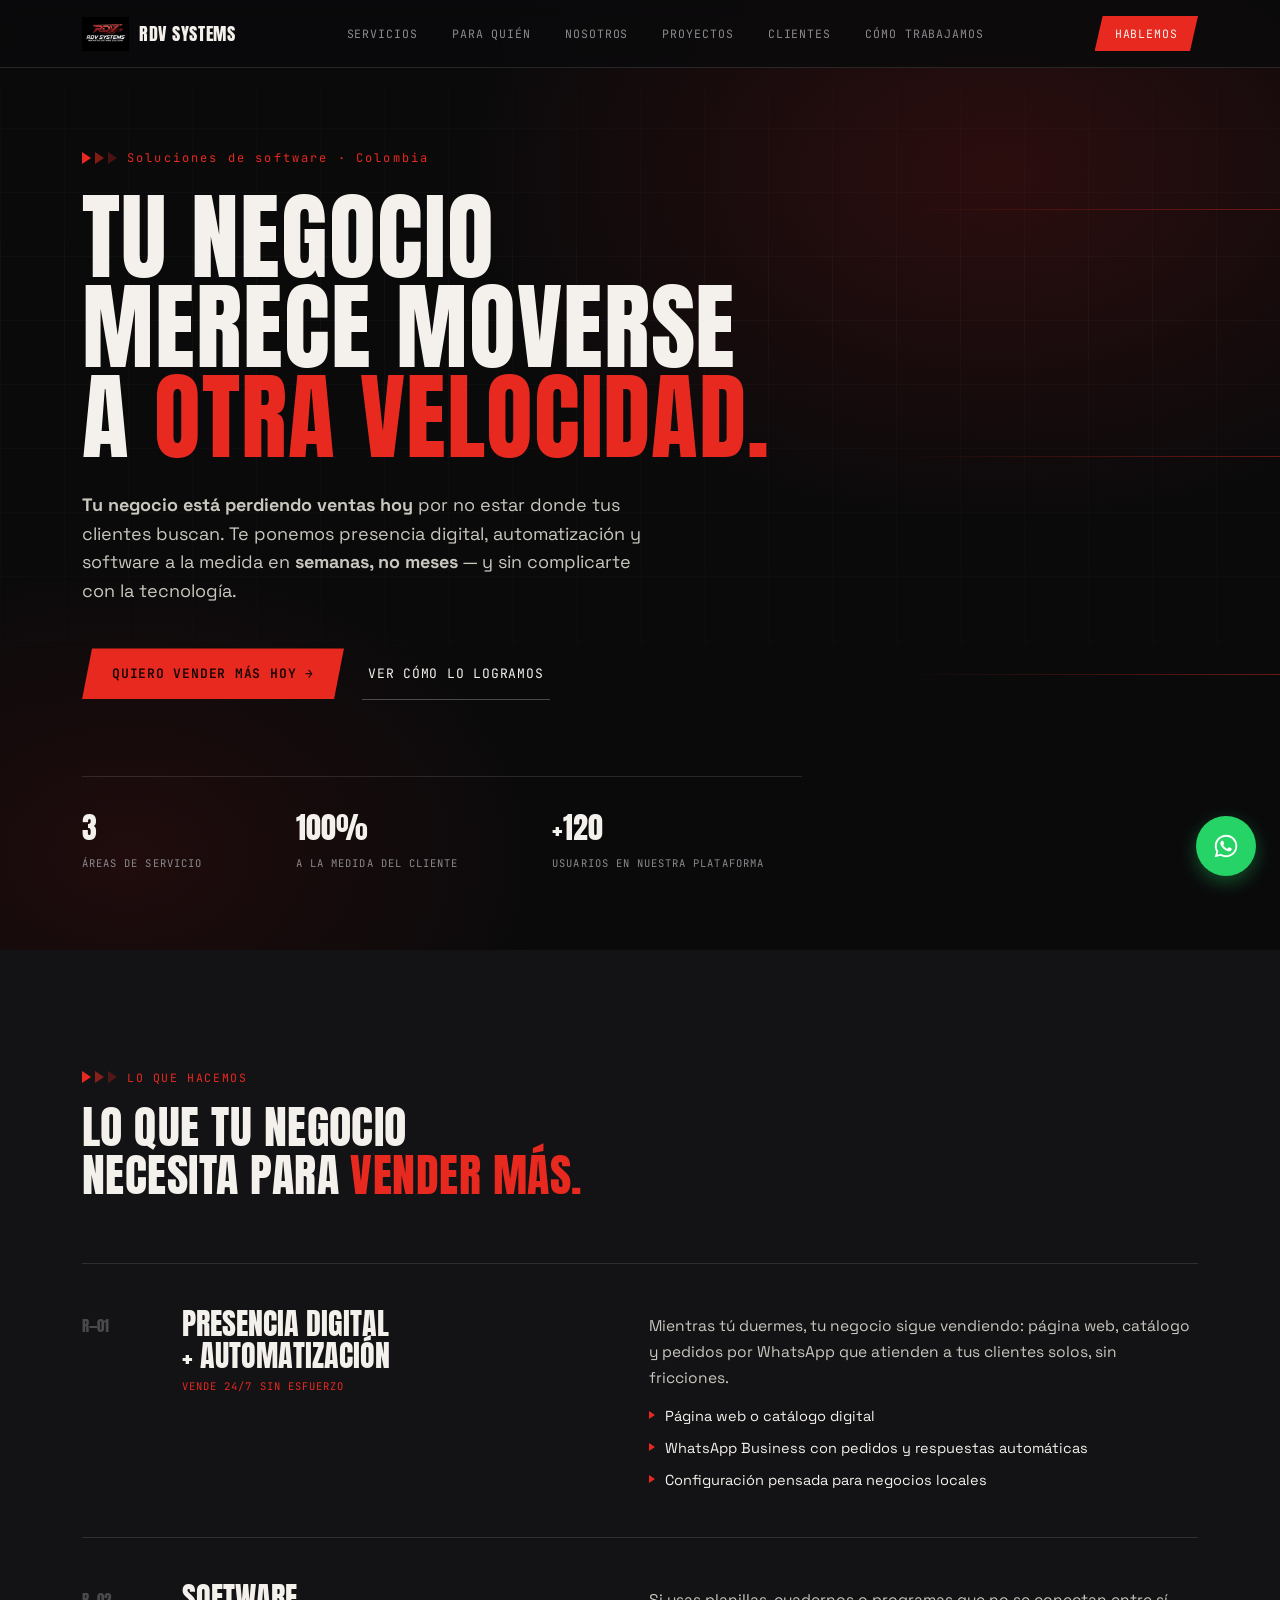
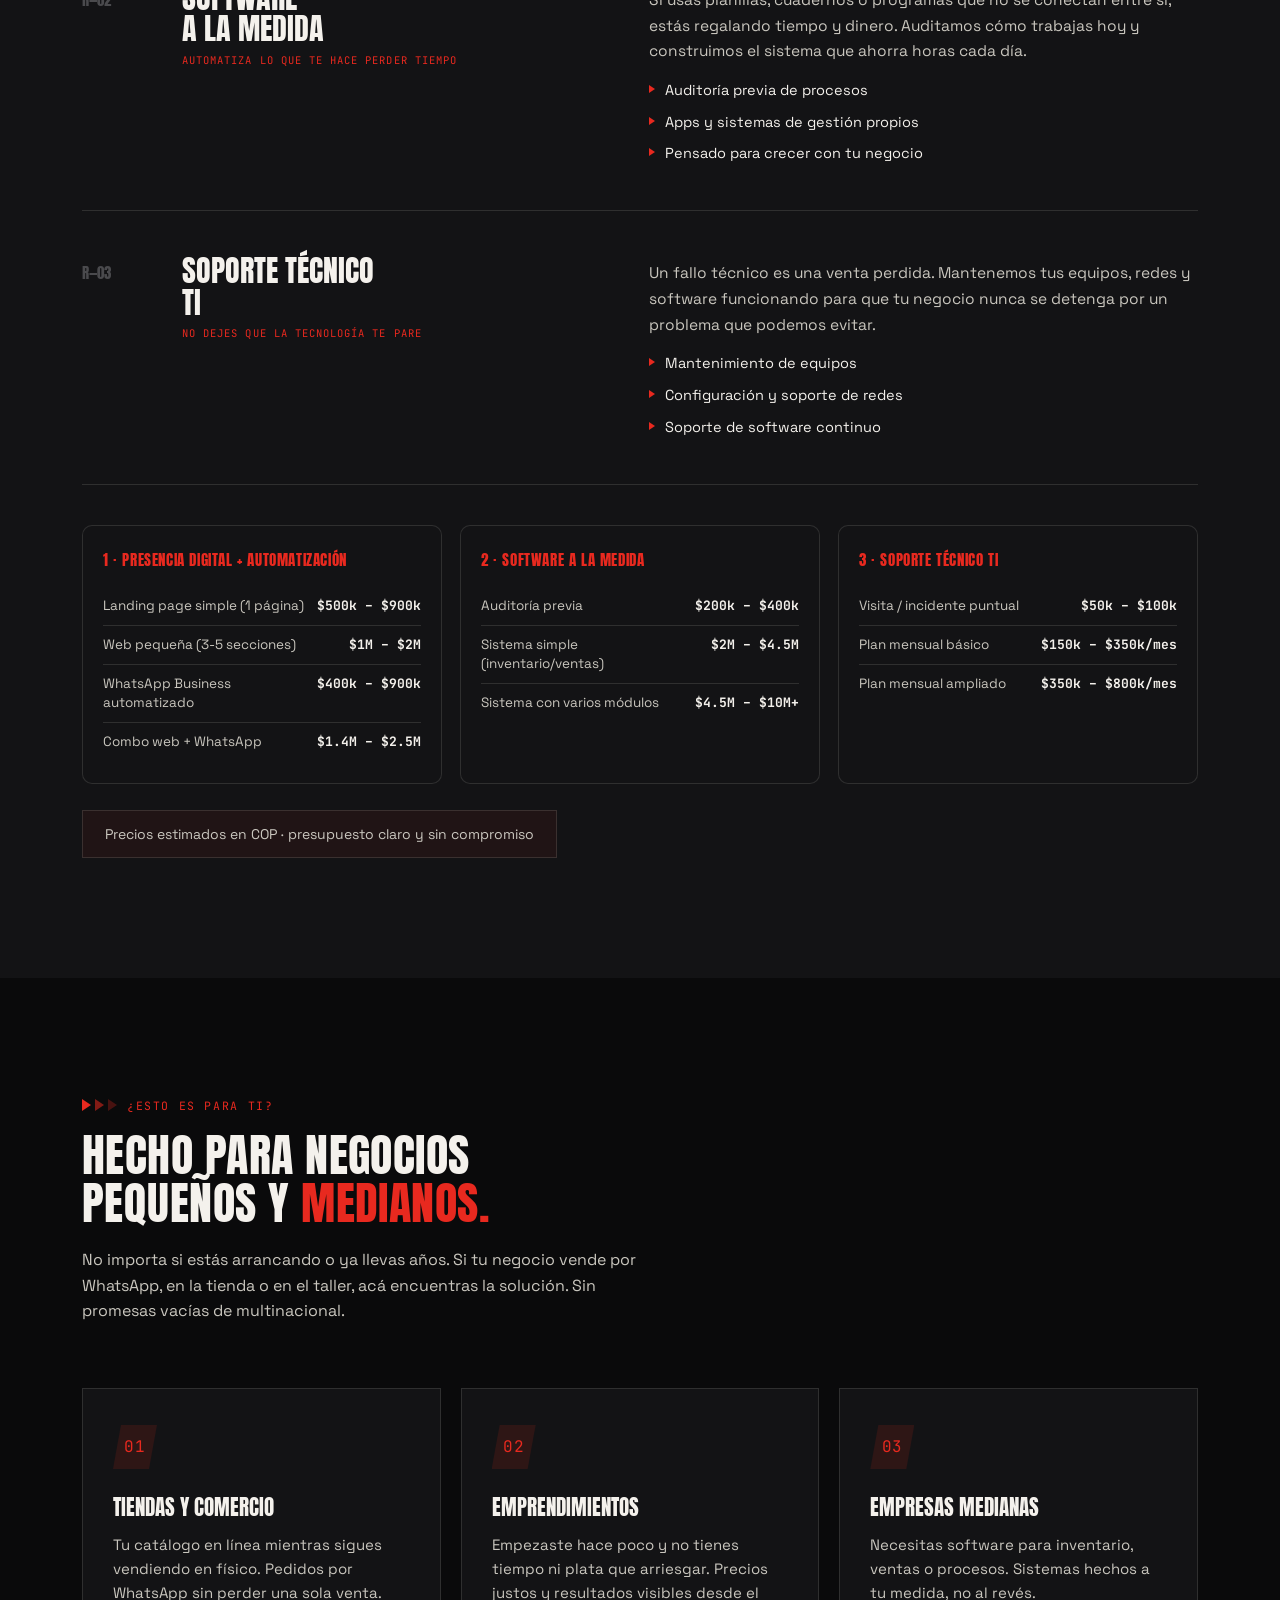
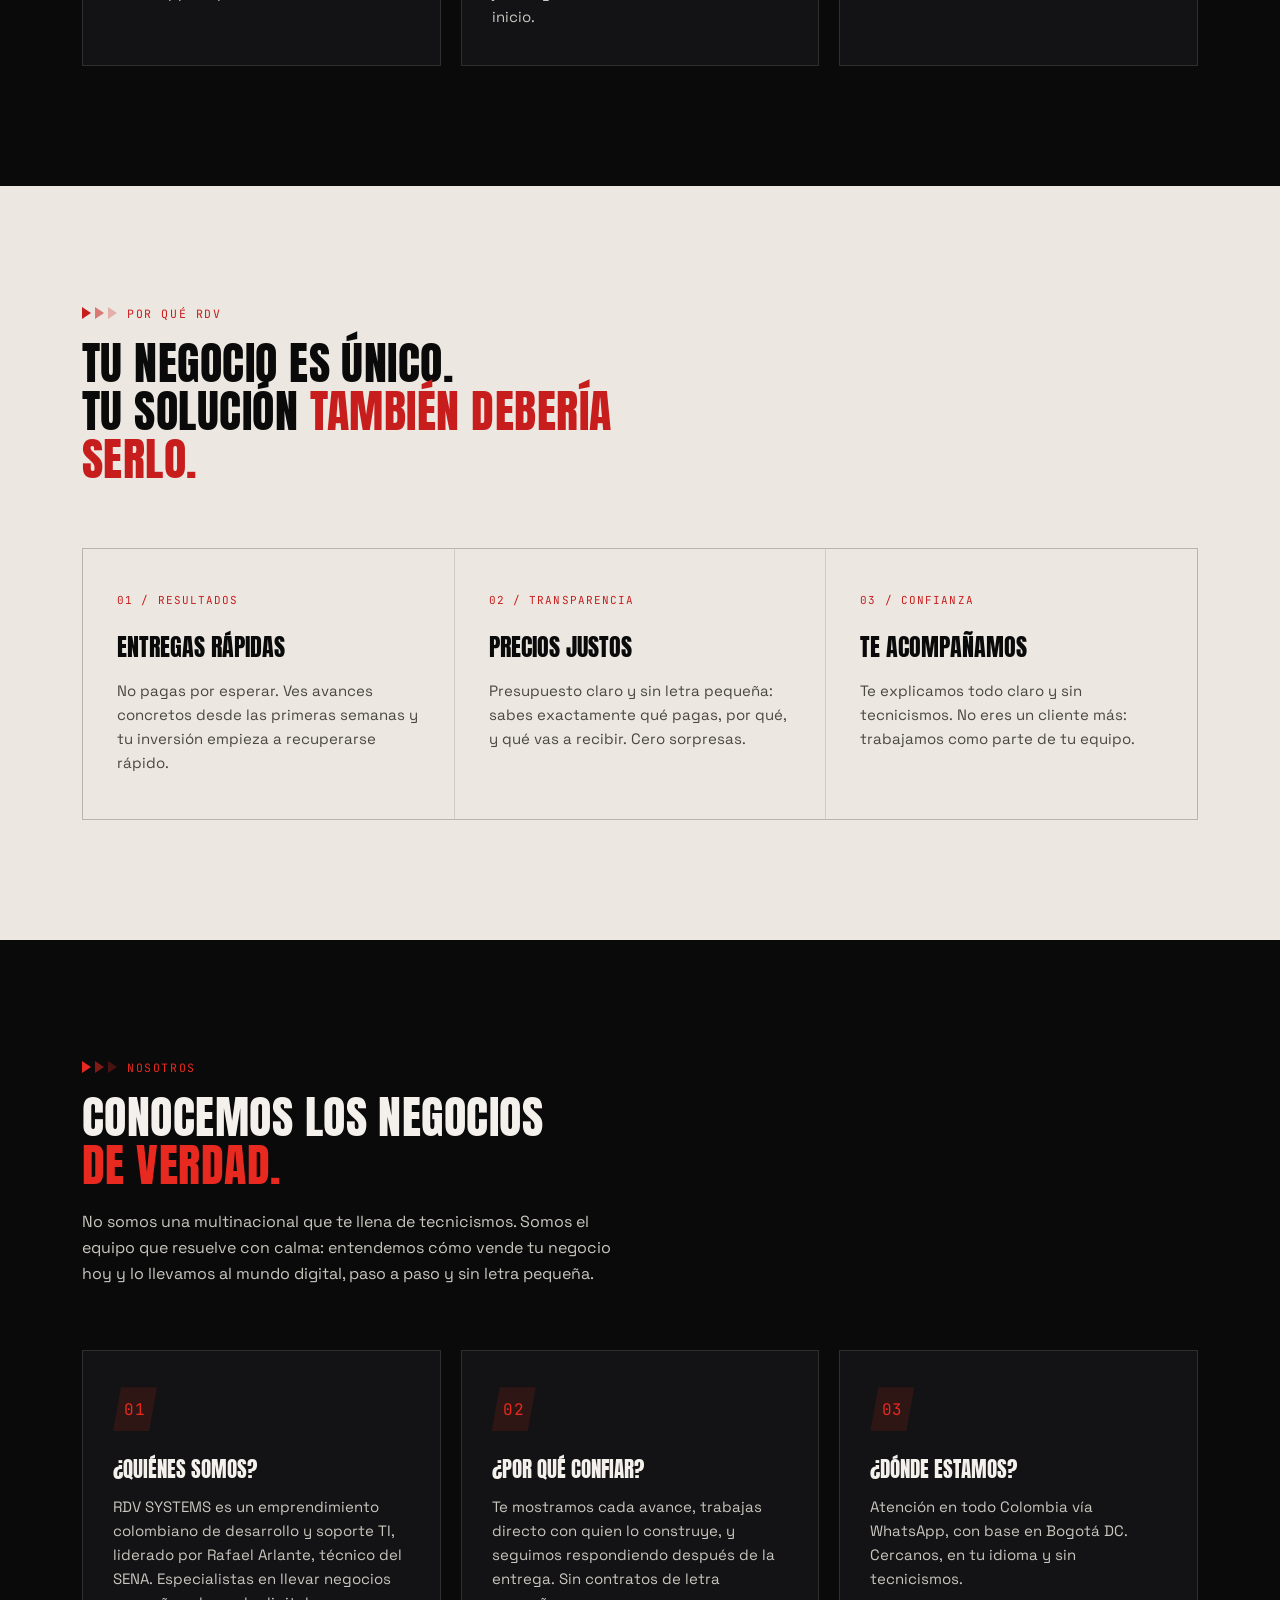
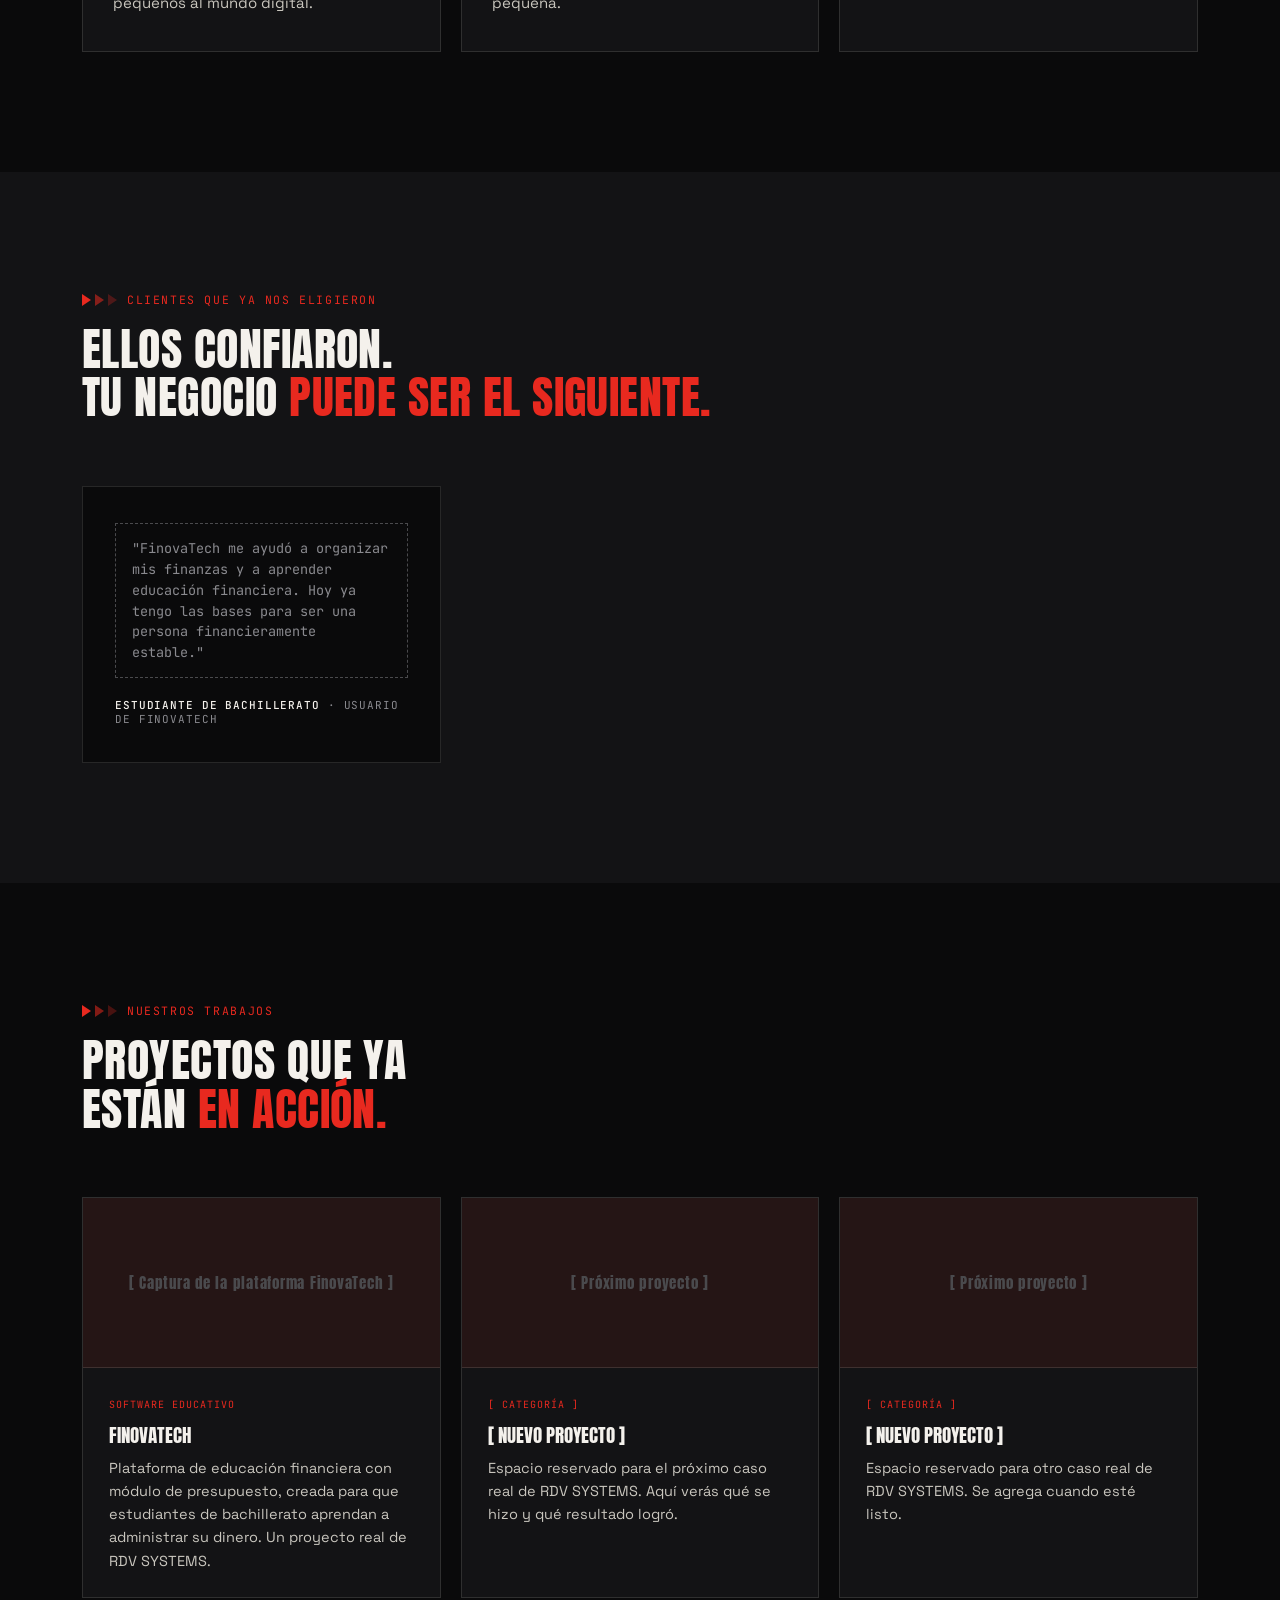
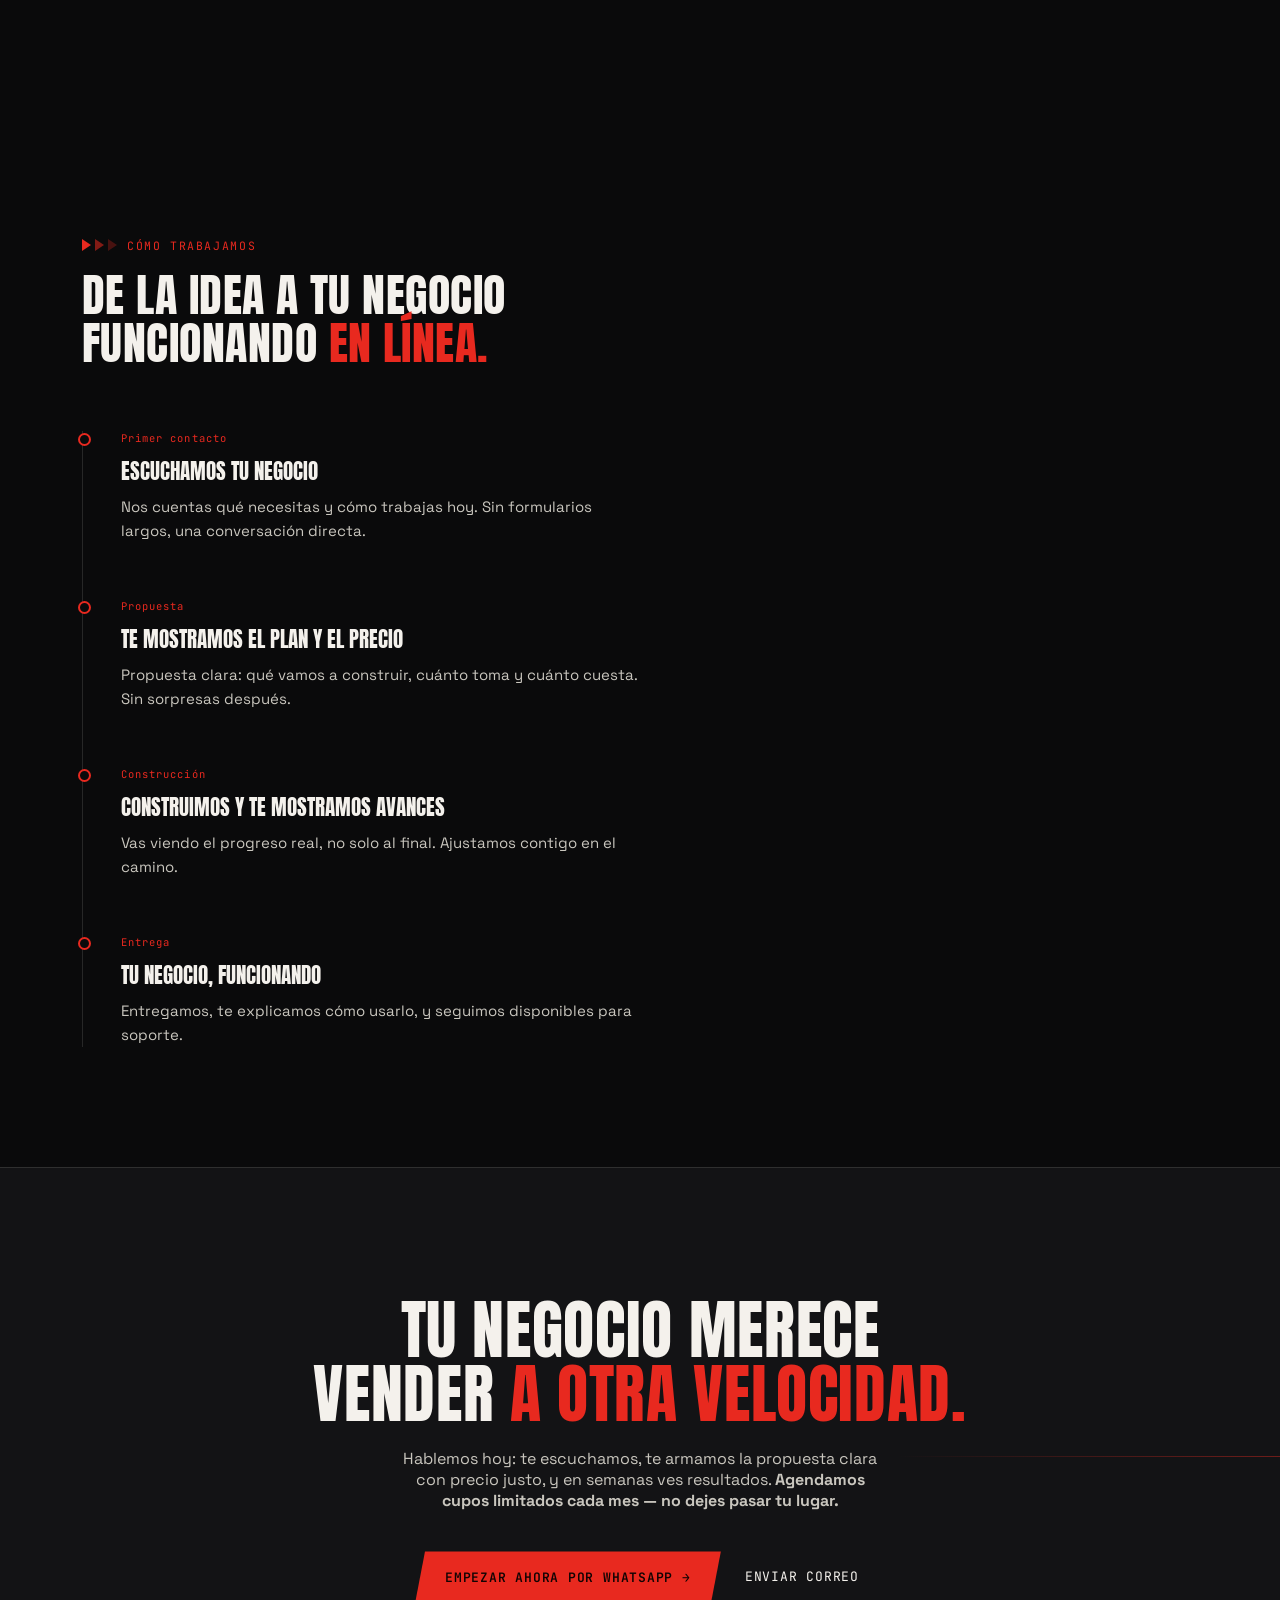
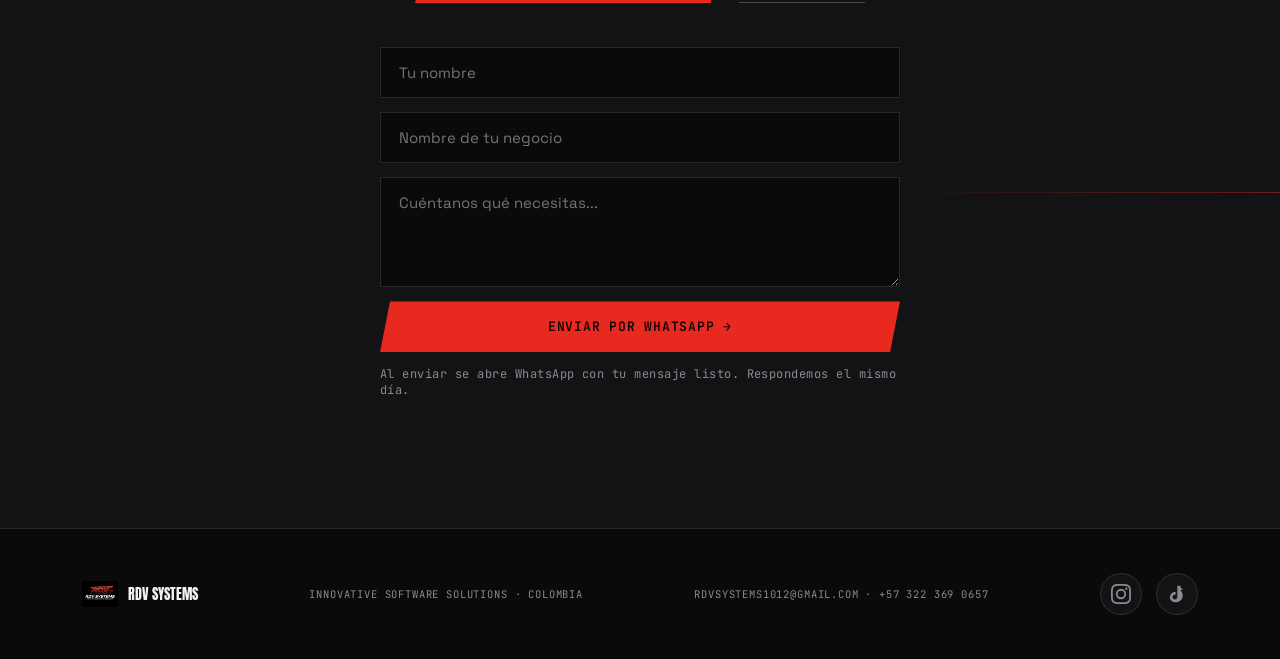
==== commit fb41a078: "Portafolio: FinovaTech + 2 espacios para proximos proyectos" ====
--- a/index.html
+++ b/index.html
@@ -341,6 +341,22 @@
           <div class="portfolio-desc">Plataforma de educación financiera con módulo de presupuesto, creada para que estudiantes de bachillerato aprendan a administrar su dinero. Un proyecto real de RDV SYSTEMS.</div>
         </div>
       </div>
+      <div class="portfolio-card">
+        <div class="portfolio-thumb"><span>[ Próximo proyecto ]</span></div>
+        <div class="portfolio-body">
+          <span class="tag">[ Categoría ]</span>
+          <div class="portfolio-title">[ Nuevo proyecto ]</div>
+          <div class="portfolio-desc">Espacio reservado para el próximo caso real de RDV SYSTEMS. Aquí verás qué se hizo y qué resultado logró.</div>
+        </div>
+      </div>
+      <div class="portfolio-card">
+        <div class="portfolio-thumb"><span>[ Próximo proyecto ]</span></div>
+        <div class="portfolio-body">
+          <span class="tag">[ Categoría ]</span>
+          <div class="portfolio-title">[ Nuevo proyecto ]</div>
+          <div class="portfolio-desc">Espacio reservado para otro caso real de RDV SYSTEMS. Se agrega cuando esté listo.</div>
+        </div>
+      </div>
     </div>
   </div>
 </section>
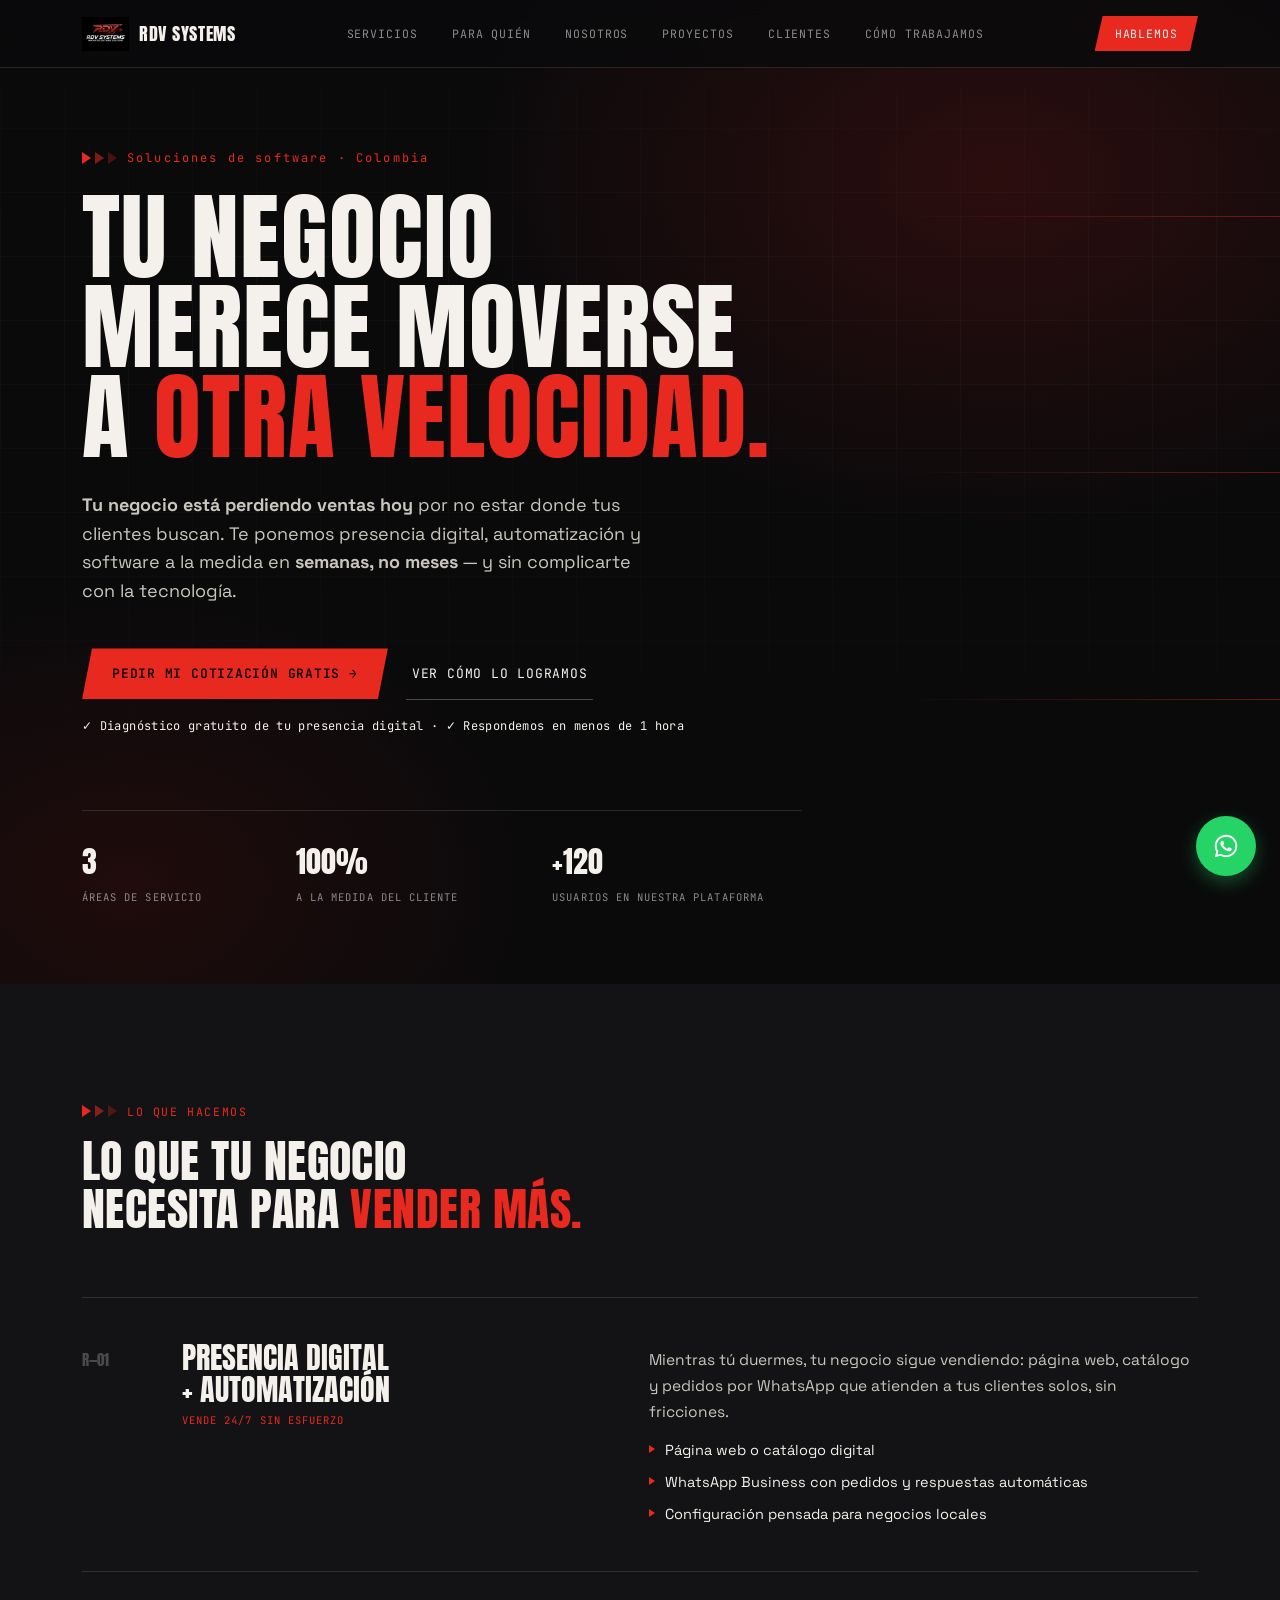
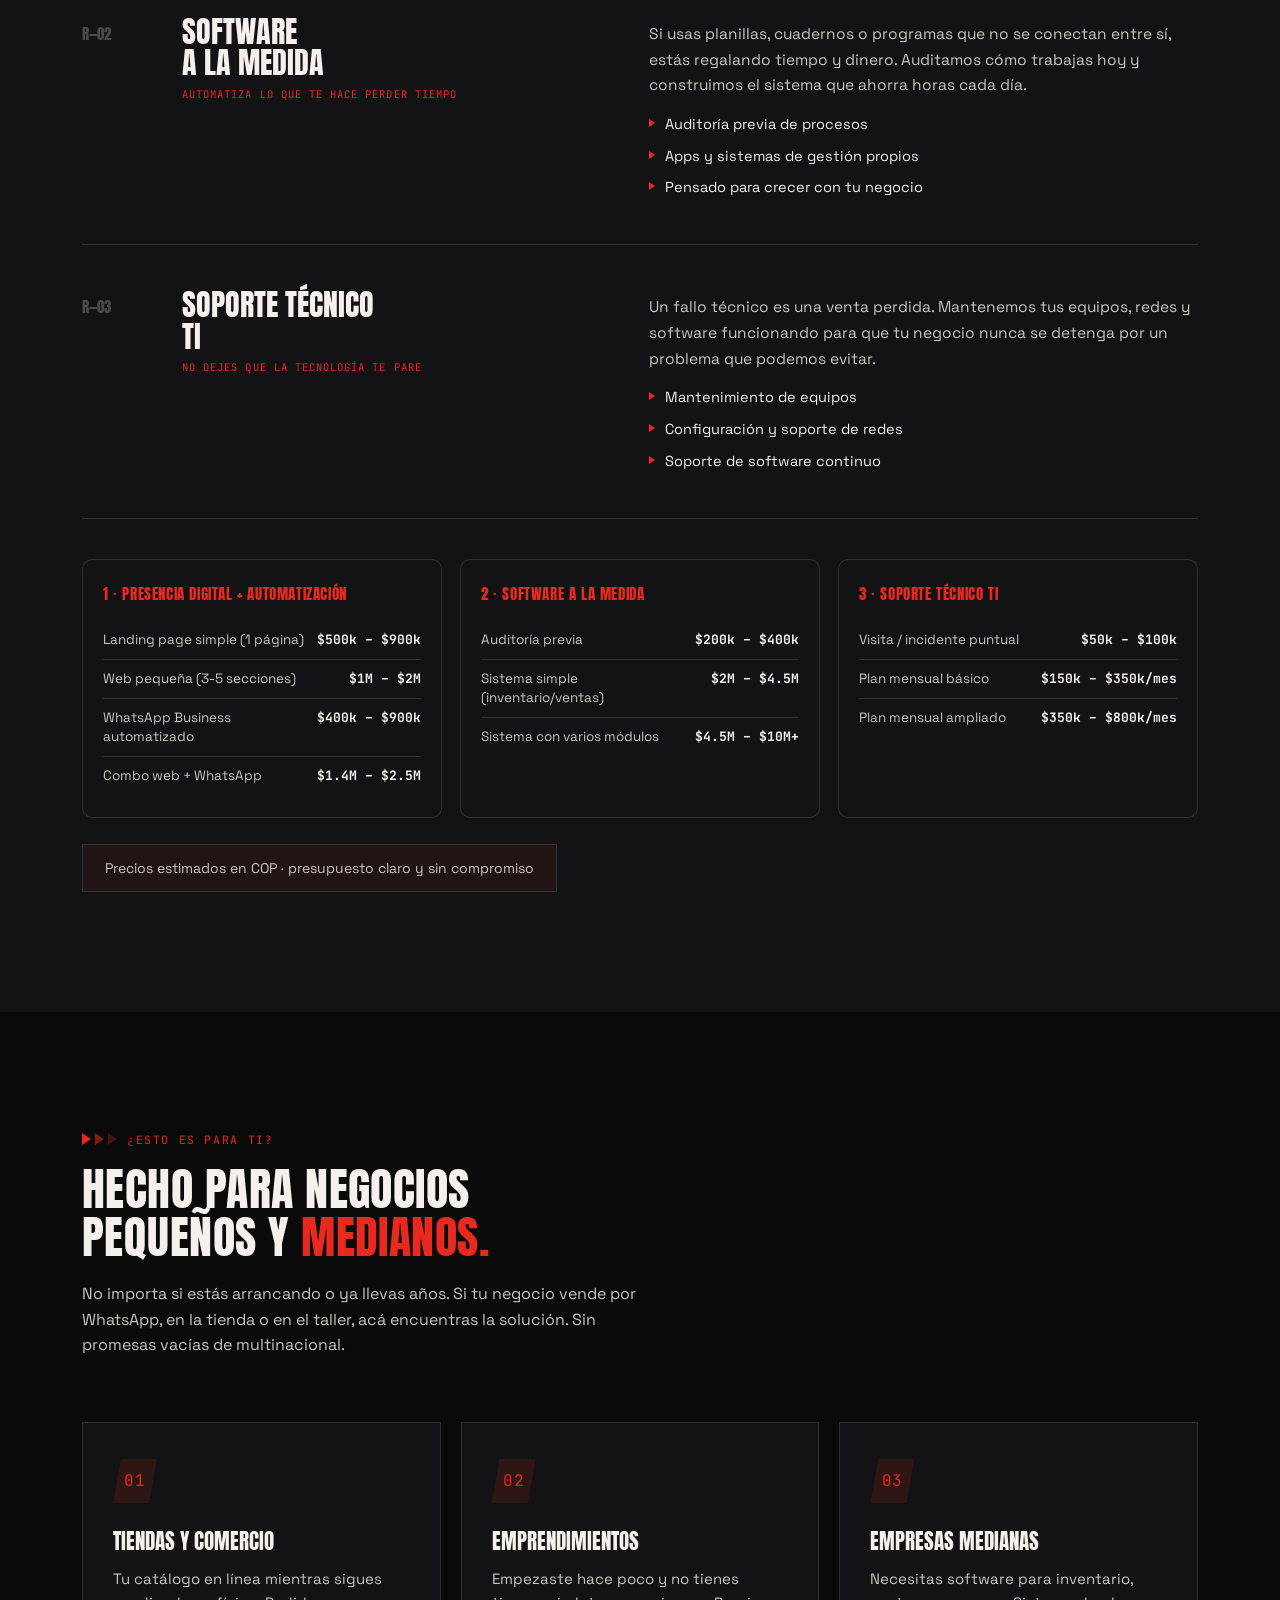
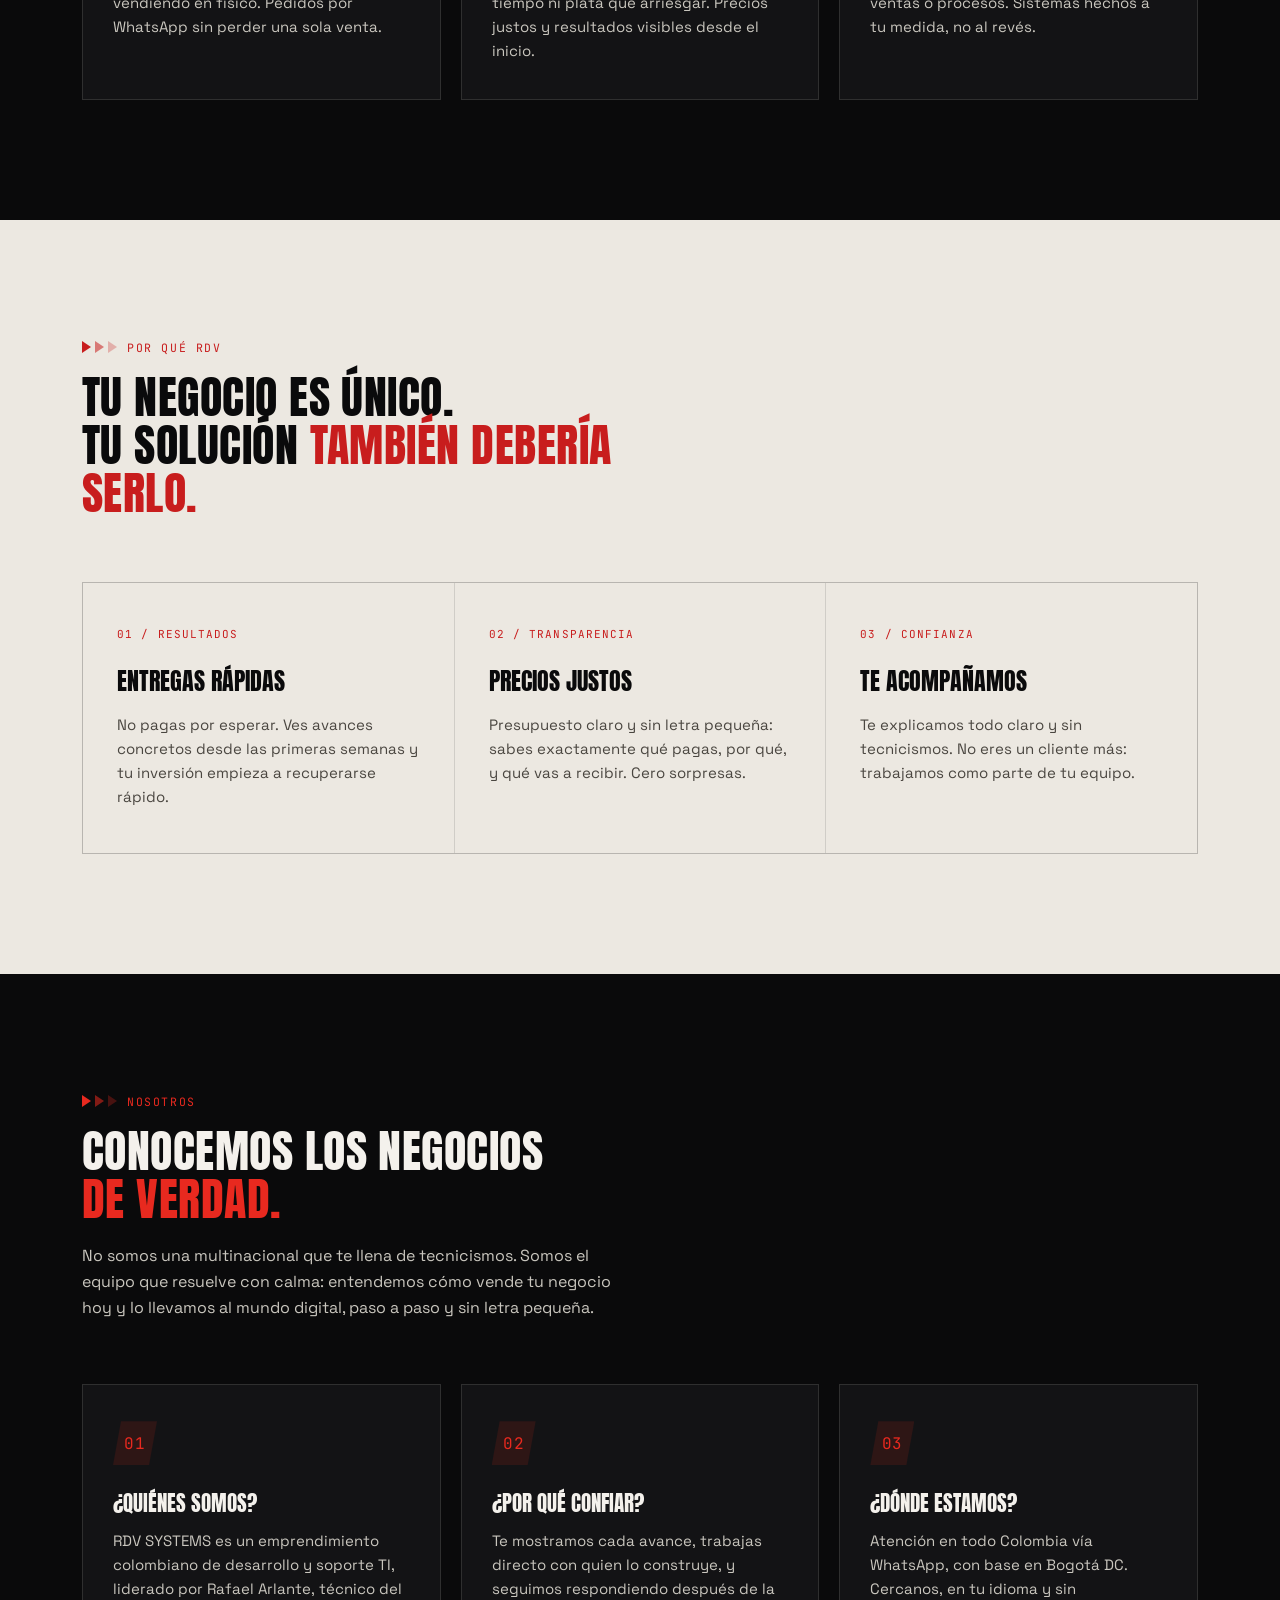
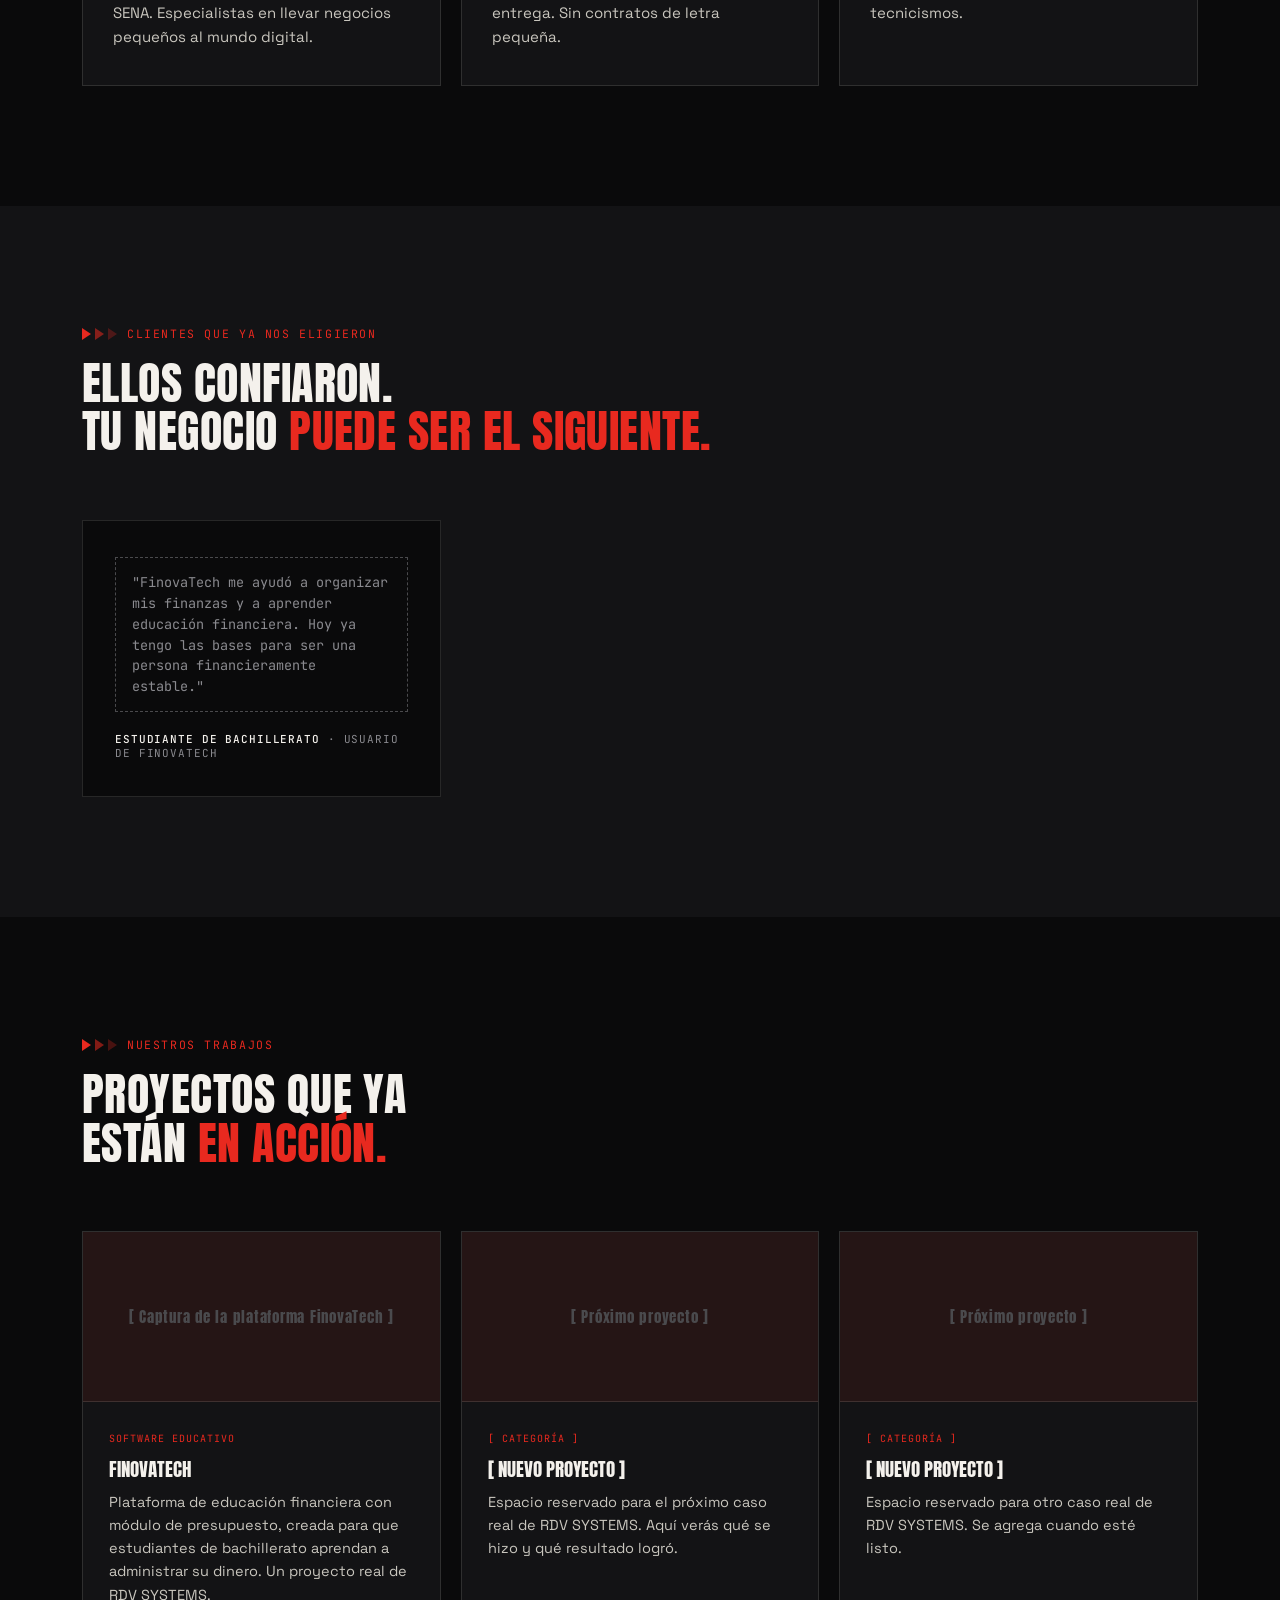
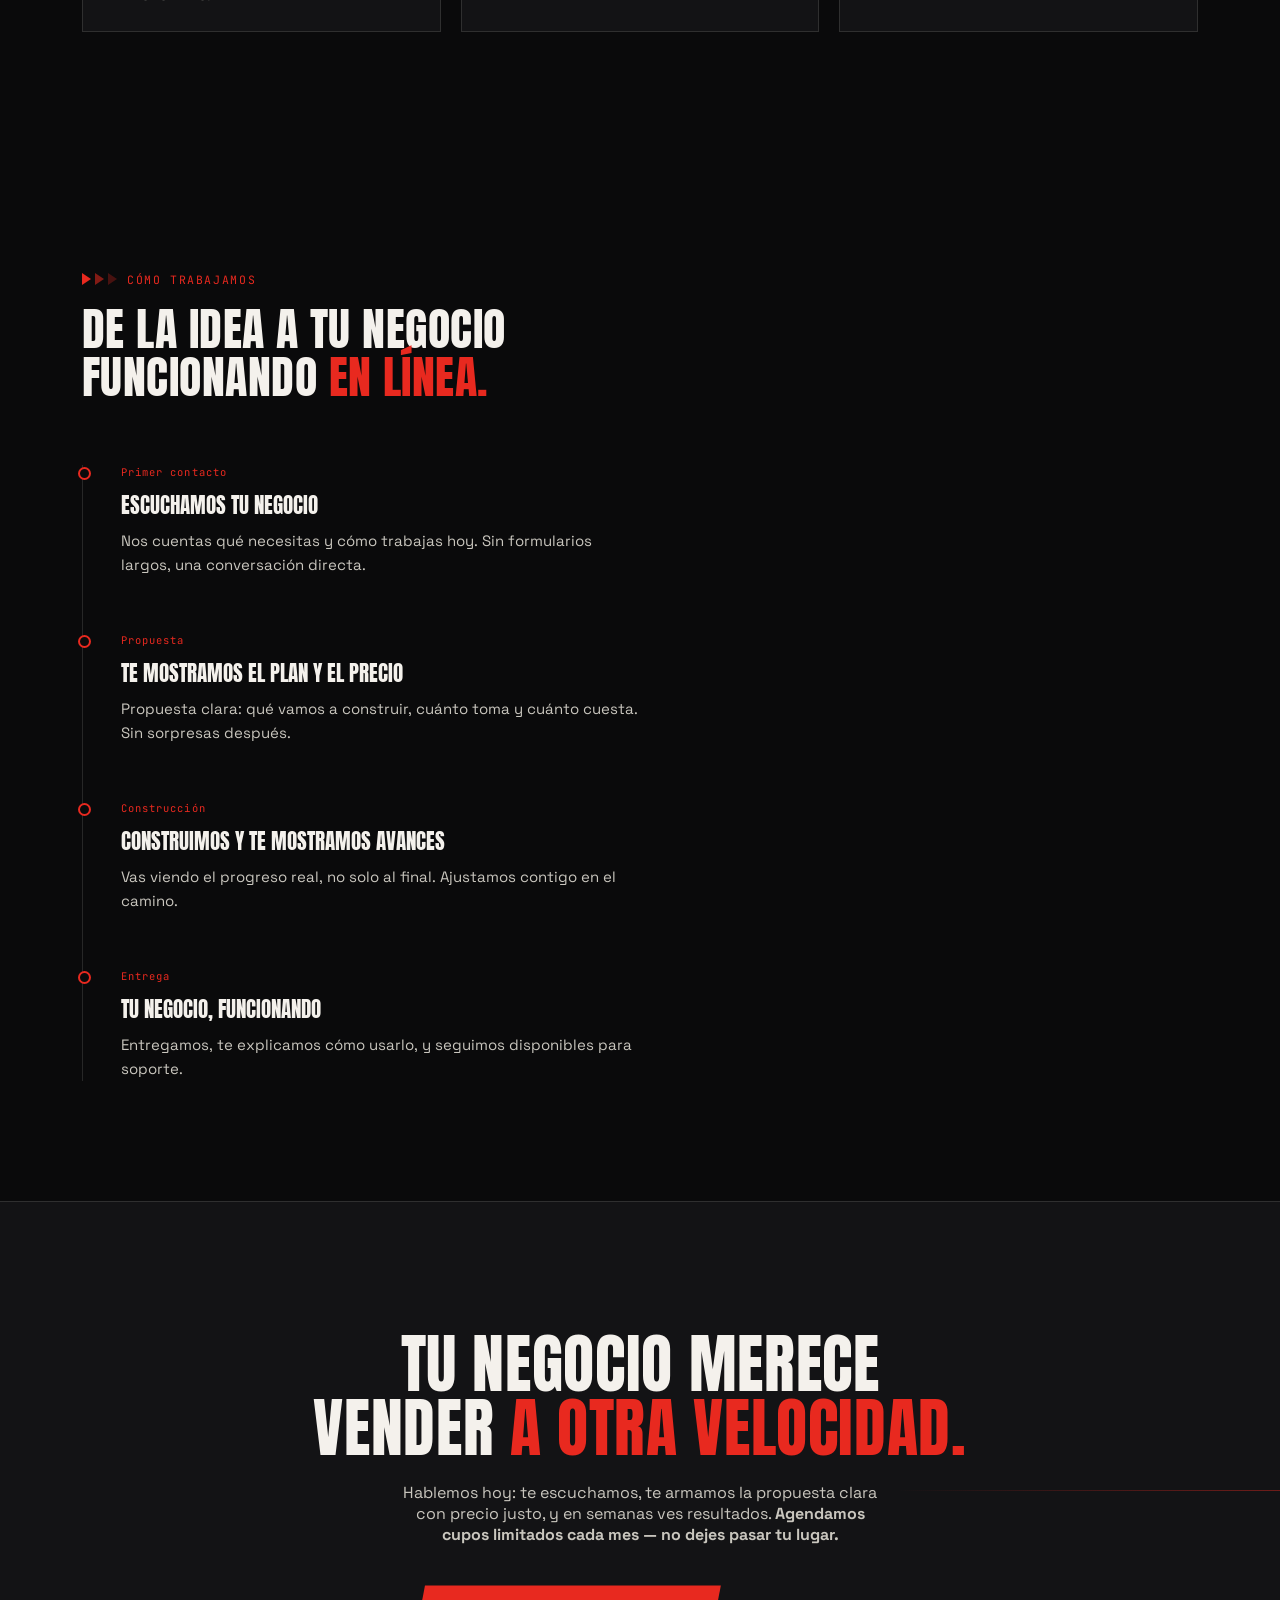
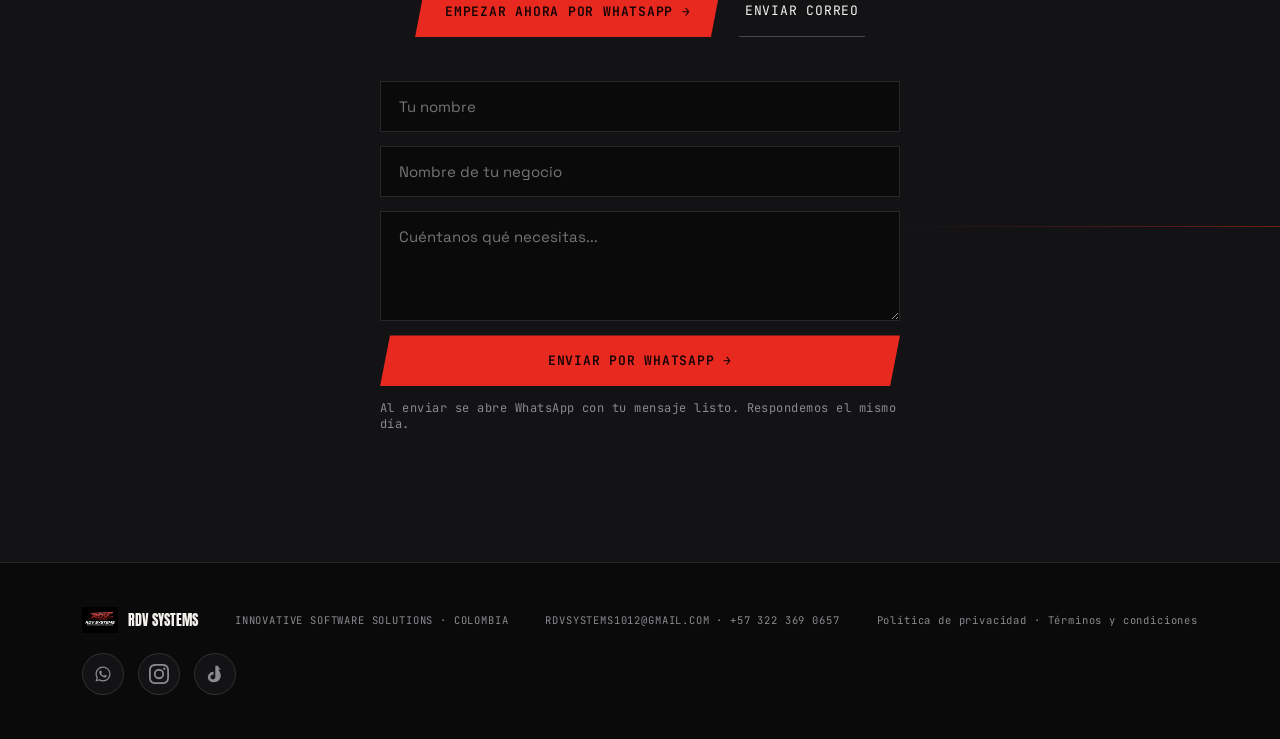
==== commit 5503ea48: "Mejoras de conversion y SEO: WhatsApp en footer, CTA directo, lead magnet, tiempo de respuesta, priv" ====
--- a/index.html
+++ b/index.html
@@ -96,9 +96,10 @@
     </p>
     <!-- Botones de acción del hero -->
     <div class="hero-ctas">
-      <a href="https://wa.me/573223690657?text=Hola%20RDV%20SYSTEMS%2C%20quiero%20impulsar%20mi%20negocio%20con%20una%20soluci%C3%B3n%20digital" target="_blank" rel="noopener" class="btn-primary">Quiero vender más hoy →</a>
+      <a href="https://wa.me/573223690657?text=Hola%20RDV%20SYSTEMS%2C%20quiero%20mi%20diagn%C3%B3stico%20gratuito%20de%20presencia%20digital" target="_blank" rel="noopener" class="btn-primary">Pedir mi cotización gratis →</a>
       <a href="#servicios" class="btn-secondary">Ver cómo lo logramos</a>
     </div>
+    <div class="hero-trust">&#10003; Diagnóstico gratuito de tu presencia digital · &#10003; Respondemos en menos de 1 hora</div>
     <div class="hero-stats">
       <div>
         <div class="stat-num">3</div>
@@ -432,7 +433,16 @@
       <a href="mailto:rdvsystems1012@gmail.com">rdvsystems1012@gmail.com</a> ·
       <a href="https://wa.me/573223690657" target="_blank" rel="noopener">+57 322 369 0657</a>
     </div>
+    <div class="footer-legal">
+      <a href="privacidad.html">Política de privacidad</a> ·
+      <a href="terminos.html">Términos y condiciones</a>
+    </div>
     <div class="social">
+      <a href="https://wa.me/573223690657" target="_blank" rel="noopener" aria-label="WhatsApp de RDV SYSTEMS">
+        <svg viewBox="0 0 32 32" width="20" height="20" fill="currentColor" aria-hidden="true">
+          <path d="M16.04 4C9.4 4 4.05 9.35 4.05 15.99c0 2.1.55 4.16 1.6 5.98L4 28l6.15-1.61a11.94 11.94 0 0 0 5.88 1.5h.01c6.63 0 11.98-5.35 11.98-11.99 0-3.2-1.25-6.21-3.52-8.48A11.9 11.9 0 0 0 16.04 4zm0 21.88h-.01a9.9 9.9 0 0 1-5.05-1.39l-.36-.21-3.75.98 1-3.65-.24-.37a9.86 9.86 0 0 1-1.52-5.26c0-5.49 4.47-9.95 9.96-9.95 2.66 0 5.16 1.04 7.04 2.91a9.9 9.9 0 0 1 2.92 7.05c0 5.49-4.47 9.94-9.94 9.94zm5.46-7.46c-.3-.15-1.77-.87-2.05-.97-.27-.1-.47-.15-.67.15-.2.3-.77.97-.95 1.17-.17.2-.35.22-.65.07-.3-.15-1.26-.46-2.4-1.48a9 9 0 0 1-1.66-2.06c-.17-.3-.02-.46.13-.61.14-.13.3-.35.45-.52.15-.17.2-.3.3-.5.1-.2.05-.37-.02-.52-.08-.15-.67-1.62-.92-2.22-.24-.58-.49-.5-.67-.51h-.57c-.2 0-.52.07-.8.37-.27.3-1.04 1.02-1.04 2.49 0 1.47 1.07 2.89 1.22 3.09.15.2 2.1 3.2 5.09 4.49.71.31 1.26.49 1.7.63.71.23 1.36.2 1.87.12.57-.09 1.77-.72 2.02-1.42.25-.7.25-1.3.17-1.42-.07-.12-.27-.2-.57-.35z"/>
+        </svg>
+      </a>
       <a href="https://www.instagram.com/rdvsystems1012/" target="_blank" rel="noopener" aria-label="Instagram de RDV SYSTEMS">
         <svg viewBox="0 0 24 24" width="20" height="20" fill="currentColor" aria-hidden="true">
           <path d="M12 2.2c3.2 0 3.58.01 4.85.07 1.17.05 1.8.25 2.23.41.56.22.96.48 1.38.9.42.42.68.82.9 1.38.16.42.36 1.06.41 2.23.06 1.27.07 1.65.07 4.85s-.01 3.58-.07 4.85c-.05 1.17-.25 1.8-.41 2.23-.22.56-.48.96-.9 1.38-.42.42-.82.68-1.38.9-.42.16-1.06.36-2.23.41-1.27.06-1.65.07-4.85.07s-3.58-.01-4.85-.07c-1.17-.05-1.8-.25-2.23-.41-.56-.22-.96-.48-1.38-.9-.42-.42-.68-.82-.9-1.38-.16-.42-.36-1.06-.41-2.23-.06-1.27-.07-1.65-.07-4.85s.01-3.58.07-4.85c.05-1.17.25-1.8.41-2.23.22-.56.48-.96.9-1.38.42-.42.82-.68 1.38-.9.42-.16 1.06-.36 2.23-.41 1.27-.06 1.65-.07 4.85-.07zM12 0C8.74 0 8.33.01 7.05.07 5.78.13 4.9.33 4.14.63c-.79.31-1.46.72-2.13 1.38C1.35 2.68.94 3.35.63 4.14.33 4.9.13 5.78.07 7.05.01 8.33 0 8.74 0 12s.01 3.67.07 4.95c.06 1.27.26 2.15.56 2.91.31.79.72 1.46 1.38 2.13.67.66 1.34 1.07 2.13 1.38.76.3 1.64.5 2.91.56C8.33 23.99 8.74 24 12 24s3.67-.01 4.95-.07c1.27-.06 2.15-.26 2.91-.56.79-.31 1.46-.72 2.13-1.38.66-.67 1.07-1.34 1.38-2.13.3-.76.5-1.64.56-2.91.06-1.28.07-1.69.07-4.95s-.01-3.67-.07-4.95c-.06-1.27-.26-2.15-.56-2.91a5.9 5.9 0 0 0-1.38-2.13A5.9 5.9 0 0 0 19.86.63c-.76-.3-1.64-.5-2.91-.56C15.67.01 15.26 0 12 0zm0 5.84A6.16 6.16 0 1 0 18.16 12 6.16 6.16 0 0 0 12 5.84zM12 16a4 4 0 1 1 4-4 4 4 0 0 1-4 4zm6.4-11.85a1.44 1.44 0 1 0 1.44 1.44 1.44 1.44 0 0 0-1.44-1.44z"/>
--- a/css/style.min.css
+++ b/css/style.min.css
@@ -1,773 +1,608 @@
-:root{
---black: #0a0a0b;
---black-2: #131315;
---maroon: #6e1210;
---red: #c81d1d;
---red-bright: #e8291f;
---off-white: #f4f1ec;
---paper: #ece8e1;
---steel: #8a8a8f;
---steel-dark: #4a4a4d;
---line: rgba(244,241,236,0.12);
-}
-*{margin:0;padding:0;box-sizing:border-box;}
-html{scroll-behavior:smooth;}
-body{
-background:var(--black);
-color:var(--off-white);
-font-family:'Space Grotesk',sans-serif;
-overflow-x:hidden;
-}
-@media (prefers-reduced-motion: reduce){
-*{animation-duration:0.01ms !important; animation-iteration-count:1 !important; transition-duration:0.01ms !important; scroll-behavior:auto !important;}
-}
-.display{
-font-family:'Anton',sans-serif;
-font-weight:400;
-text-transform:uppercase;
-letter-spacing:0.01em;
-}
-.mono{
-font-family:'JetBrains Mono',monospace;
-text-transform:uppercase;
-letter-spacing:0.14em;
-}
-a{color:inherit;text-decoration:none;}
-img{display:block;max-width:100%;}
-.wrap{
-width:100%;
-max-width:1180px;
-margin:0 auto;
-padding:0 32px;
-}
-.chev{
-display:inline-block;
-width:0;height:0;
-border-top:6px solid transparent;
-border-bottom:6px solid transparent;
-border-left:9px solid var(--red-bright);
-}
-.chevrow{
-display:flex;
-align-items:center;
-gap:4px;
-}
-.chevrow .chev:nth-child(1){opacity:1;}
-.chevrow .chev:nth-child(2){opacity:0.55;}
-.chevrow .chev:nth-child(3){opacity:0.28;}
-.speedlines{
-position:absolute;
-inset:0;
-pointer-events:none;
-overflow:hidden;
-z-index:0;
-}
-.speedlines span{
-position:absolute;
-height:1px;
-right:-40%;
-width:70%;
-background:linear-gradient(90deg, transparent, rgba(232,41,31,0.5), transparent);
-transform:skewX(-20deg);
-animation:streak 5.5s linear infinite;
-}
-@keyframes streak{
-0%{transform:translateX(0) skewX(-20deg); opacity:0;}
-8%{opacity:1;}
-50%{opacity:1;}
-100%{transform:translateX(-160%) skewX(-20deg); opacity:0;}
-}
-header{
-position:fixed;
-top:0; left:0; right:0;
-z-index:100;
-background:rgba(10,10,11,0.82);
-backdrop-filter:blur(10px);
-border-bottom:1px solid var(--line);
-}
-nav{
-display:flex;
-align-items:center;
-justify-content:space-between;
-padding:16px 32px;
-max-width:1180px;
-margin:0 auto;
-}
-.brand{
-display:flex;
-align-items:center;
-gap:10px;
-}
-.brand img{height:34px;width:auto;}
-.brand span{
-font-family:'Anton',sans-serif;
-font-size:18px;
-letter-spacing:0.04em;
-}
-.navlinks{
-display:flex;
-gap:34px;
-font-size:13px;
-}
-.navlinks a{
-color:var(--steel);
-transition:color .2s;
-font-family:'JetBrains Mono',monospace;
-letter-spacing:0.08em;
-text-transform:uppercase;
-font-size:11.5px;
-}
-.navlinks a:hover{color:var(--off-white);}
-.nav-cta{
-background:var(--red-bright);
-color:var(--off-white);
-padding:10px 20px;
-font-family:'JetBrains Mono',monospace;
-font-size:11.5px;
-letter-spacing:0.08em;
-text-transform:uppercase;
-clip-path:polygon(8px 0, 100% 0, calc(100% - 8px) 100%, 0 100%);
-transition:background .2s, transform .2s;
-}
-.nav-cta:hover{background:var(--red); transform:translateX(2px);}
-.menu-btn{
-display:none;
-background:none;border:none;cursor:pointer;
-width:40px;height:40px;
-flex-direction:column;
-align-items:center;justify-content:center;
-gap:5px;
-padding:0;
-}
-.menu-btn span{
-display:block;
-width:24px;height:2px;
-background:var(--off-white);
-transition:transform .25s, opacity .25s;
-}
-.menu-btn.is-open span:nth-child(1){transform:translateY(7px) rotate(45deg);}
-.menu-btn.is-open span:nth-child(2){opacity:0;}
-.menu-btn.is-open span:nth-child(3){transform:translateY(-7px) rotate(-45deg);}
-.hero{
-position:relative;
-min-height:100svh;
-display:flex;
-flex-direction:column;
-justify-content:center;
-padding-top:90px;
-background:
-radial-gradient(ellipse 900px 600px at 78% 18%, rgba(200,29,29,0.18), transparent 60%),
-radial-gradient(ellipse 700px 500px at 10% 90%, rgba(110,18,16,0.22), transparent 60%),
-var(--black);
-overflow:hidden;
-}
-.hero-grid{
-position:absolute;
-inset:0;
-background-image:
-linear-gradient(var(--line) 1px, transparent 1px),
-linear-gradient(90deg, var(--line) 1px, transparent 1px);
-background-size:64px 64px;
-mask-image:linear-gradient(to bottom, transparent, rgba(0,0,0,0.5) 30%, transparent 85%);
-opacity:0.5;
-}
-.hero-inner{
-position:relative;
-z-index:2;
-max-width:1180px;
-margin:0 auto;
-padding:60px 32px 80px;
-width:100%;
-}
-.eyebrow{
-display:flex;
-align-items:center;
-gap:10px;
-font-size:12px;
-color:var(--red-bright);
-margin-bottom:26px;
-}
-.eyebrow-text{
-font-family:'JetBrains Mono',monospace;
-letter-spacing:0.18em;
-}
-h1.display{
-font-size:clamp(44px, 8vw, 96px);
-line-height:0.94;
-max-width:920px;
-}
-h1.display .accent{
-color:var(--red-bright);
--webkit-text-stroke: 0px;
-}
-.hero-sub{
-margin-top:28px;
-max-width:560px;
-font-size:18px;
-line-height:1.6;
-color:#c9c6be;
-}
-.hero-ctas{
-margin-top:42px;
-display:flex;
-gap:18px;
-flex-wrap:wrap;
-align-items:center;
-}
-.btn-primary{
-background:var(--red-bright);
-color:#100303;
-font-family:'JetBrains Mono',monospace;
-font-weight:600;
-font-size:13px;
-letter-spacing:0.06em;
-text-transform:uppercase;
-padding:17px 30px;
-clip-path:polygon(10px 0, 100% 0, calc(100% - 10px) 100%, 0 100%);
-transition:transform .2s, background .2s;
-display:inline-flex;
-align-items:center;
-gap:10px;
-}
-.btn-primary:hover{background:var(--off-white); transform:translateX(3px);}
-.btn-secondary{
-font-family:'JetBrains Mono',monospace;
-font-size:13px;
-letter-spacing:0.06em;
-text-transform:uppercase;
-color:var(--off-white);
-padding:17px 6px;
-border-bottom:1px solid var(--steel-dark);
-transition:border-color .2s, color .2s;
-}
-.btn-secondary:hover{border-color:var(--red-bright); color:var(--red-bright);}
-.hero-stats{
-margin-top:76px;
-display:grid;
-grid-template-columns:repeat(3,auto);
-gap:56px;
-border-top:1px solid var(--line);
-padding-top:28px;
-max-width:720px;
-}
-.stat-num{
-font-family:'Anton',sans-serif;
-font-size:30px;
-color:var(--off-white);
-}
-.stat-label{
-font-family:'JetBrains Mono',monospace;
-font-size:10.5px;
-letter-spacing:0.1em;
-text-transform:uppercase;
-color:var(--steel);
-margin-top:6px;
-}
-section{position:relative;}
-.section-pad{padding:120px 0;}
-.section-head{
-max-width:640px;
-margin-bottom:64px;
-}
-.section-tag{
-display:flex;
-align-items:center;
-gap:10px;
-color:var(--red-bright);
-font-size:11.5px;
-margin-bottom:18px;
-}
-.section-title{
-font-size:clamp(30px, 4vw, 46px);
-line-height:1.05;
-}
-.section-title .accent{color:var(--red-bright);}
-.services{background:var(--black-2);}
-.service-list{
-display:flex;
-flex-direction:column;
-border-top:1px solid var(--line);
-}
-.service-row{
-display:grid;
-grid-template-columns:64px 1.1fr 1.4fr;
-gap:36px;
-padding:44px 0;
-border-bottom:1px solid var(--line);
-align-items:start;
-transition:background .25s;
-position:relative;
-}
-.service-row:hover{background:rgba(232,41,31,0.045);}
-.service-mark{
-font-family:'Anton',sans-serif;
-font-size:15px;
-color:var(--steel-dark);
-padding-top:6px;
-transition:color .25s;
-}
-.service-row:hover .service-mark{color:var(--red-bright);}
-.service-name{
-font-family:'Anton',sans-serif;
-font-size:clamp(22px,2.6vw,30px);
-line-height:1.05;
-text-transform:uppercase;
-}
-.service-name .tag{
-display:block;
-font-family:'JetBrains Mono',monospace;
-font-size:10.5px;
-letter-spacing:0.1em;
-color:var(--red-bright);
-margin-top:10px;
-text-transform:uppercase;
-}
-.service-desc{
-color:#c9c6be;
-font-size:15.5px;
-line-height:1.65;
-padding-top:6px;
-}
-.service-desc ul{
-margin-top:14px;
-padding-left:0;
-list-style:none;
-}
-.service-desc li{
-display:flex;
-gap:10px;
-margin-top:8px;
-color:var(--off-white);
-font-size:14.5px;
-}
-.service-desc li::before{
-content:"";
-width:0;height:0;
-margin-top:6px;
-border-top:4px solid transparent;
-border-bottom:4px solid transparent;
-border-left:6px solid var(--red-bright);
-flex-shrink:0;
-}
-.why{background:var(--paper); color:var(--black);}
-.why .section-title{color:var(--black);}
-.why-grid{
-display:grid;
-grid-template-columns:repeat(3,1fr);
-gap:1px;
-background:rgba(10,10,11,0.12);
-border:1px solid rgba(10,10,11,0.12);
-}
-.why-card{
-background:var(--paper);
-padding:44px 34px;
-}
-.why-num{
-font-family:'JetBrains Mono',monospace;
-font-size:11px;
-letter-spacing:0.1em;
-color:var(--red);
-margin-bottom:22px;
-}
-.why-title{
-font-family:'Anton',sans-serif;
-font-size:24px;
-text-transform:uppercase;
-margin-bottom:14px;
-}
-.why-desc{
-font-size:15px;
-line-height:1.6;
-color:#4a4640;
-}
-.process{background:var(--black);}
-.process-line{
-position:relative;
-padding-left:38px;
-border-left:1px solid var(--line);
-}
-.process-step{
-position:relative;
-padding-bottom:56px;
-}
-.process-step:last-child{padding-bottom:0;}
-.process-step::before{
-content:"";
-position:absolute;
-left:-43px;
-top:2px;
-width:9px;height:9px;
-background:var(--black);
-border:2px solid var(--red-bright);
-border-radius:50%;
-}
-.process-step-title{
-font-family:'Anton',sans-serif;
-font-size:21px;
-text-transform:uppercase;
-margin-bottom:8px;
-}
-.process-step-desc{
-color:#c9c6be;
-font-size:15px;
-line-height:1.6;
-max-width:520px;
-}
-.process-step-mono{
-font-family:'JetBrains Mono',monospace;
-font-size:10.5px;
-color:var(--red-bright);
-letter-spacing:0.1em;
-margin-bottom:10px;
-display:block;
-}
-.cta{
-background:var(--black-2);
-position:relative;
-overflow:hidden;
-border-top:1px solid var(--line);
-}
-.cta-inner{
-text-align:center;
-padding:130px 32px;
-position:relative;
-z-index:2;
-}
-.cta h2{
-font-size:clamp(34px,6vw,64px);
-line-height:1.0;
-}
-.cta h2 .accent{color:var(--red-bright);}
-.cta p{
-margin:22px auto 0;
-max-width:480px;
-color:#c9c6be;
-font-size:16px;
-}
-.cta-btns{
-margin-top:40px;
-display:flex;
-gap:18px;
-justify-content:center;
-flex-wrap:wrap;
-}
-footer{
-background:var(--black);
-border-top:1px solid var(--line);
-padding:44px 0;
-}
-.footer-inner{
-display:flex;
-justify-content:space-between;
-align-items:center;
-flex-wrap:wrap;
-gap:20px;
-}
-.footer-brand{
-display:flex;
-align-items:center;
-gap:10px;
-}
-.footer-brand img{height:26px;}
-.footer-brand span{
-font-family:'Anton',sans-serif;
-font-size:14px;
-}
-.footer-meta{
-font-family:'JetBrains Mono',monospace;
-font-size:10.5px;
-letter-spacing:0.08em;
-color:var(--steel);
-text-transform:uppercase;
-}
-.forwhom{background:var(--black);}
-.forwhom-grid{
-display:grid;
-grid-template-columns:repeat(3,1fr);
-gap:20px;
-}
-.forwhom-card{
-background:var(--black-2);
-border:1px solid var(--line);
-padding:36px 30px;
-transition:border-color .25s, transform .25s;
-}
-.forwhom-card:hover{border-color:var(--red-bright); transform:translateY(-4px);}
-.forwhom-ico{
-width:44px;height:44px;
-display:flex;align-items:center;justify-content:center;
-background:rgba(232,41,31,0.12);
-margin-bottom:22px;
-clip-path:polygon(8px 0, 100% 0, calc(100% - 8px) 100%, 0 100%);
-}
-.forwhom-ico span{
-font-family:'JetBrains Mono',monospace;
-font-size:16px;
-color:var(--red-bright);
-letter-spacing:0.05em;
-}
-.forwhom-title{
-font-family:'Anton',sans-serif;
-font-size:21px;
-text-transform:uppercase;
-margin-bottom:10px;
-}
-.forwhom-desc{
-color:#c9c6be;
-font-size:15px;
-line-height:1.6;
-}
-.testi{background:var(--black-2);}
-.testi-grid{
-display:grid;
-grid-template-columns:repeat(3,1fr);
-gap:20px;
-}
-.testi-card{
-background:var(--black);
-border:1px solid var(--line);
-padding:36px 32px;
-display:flex;
-flex-direction:column;
-gap:20px;
-}
-.testi-quote{
-font-size:16px;
-line-height:1.65;
-color:#e9e6df;
-}
-.testi-quote::before{
-content:"“";
-display:block;
-font-family:'Anton',sans-serif;
-font-size:52px;
-line-height:0.6;
-color:var(--red-bright);
-margin-bottom:14px;
-}
-.testi-who{font-family:'JetBrains Mono',monospace; font-size:11px; color:var(--steel); letter-spacing:0.08em; text-transform:uppercase;}
-.testi-who b{color:var(--off-white); font-weight:500;}
-.testi-placeholder{
-border:1px dashed var(--steel-dark);
-background:transparent;
-color:var(--steel);
-font-size:13.5px;
-line-height:1.55;
-padding:14px 16px;
-font-family:'JetBrains Mono',monospace;
-}
-.price-note{
-margin-top:34px;
-display:inline-flex;
-align-items:center;
-gap:12px;
-border:1px solid var(--line);
-background:rgba(232,41,31,0.06);
-padding:14px 22px;
-font-size:14.5px;
-color:var(--off-white);
-}
-.price-note b{font-family:'Anton',sans-serif; font-size:17px; color:var(--red-bright); letter-spacing:0.02em;}
-.reveal{
-opacity:0;
-transform:translateY(24px);
-transition:opacity .7s ease, transform .7s ease;
-}
-.reveal.is-visible{
-opacity:1;
-transform:translateY(0);
-}
-.wa-chat{position:fixed;bottom:24px;right:24px;z-index:200;display:flex;flex-direction:column;align-items:flex-end;gap:14px;}
-.wa-panel{
-width:300px;
-background:var(--black-2);
-border:1px solid var(--line);
-border-radius:12px;
-overflow:hidden;
-box-shadow:0 12px 32px rgba(0,0,0,0.5);
-opacity:0;transform:translateY(14px) scale(0.96);
-pointer-events:none;
-transform-origin:bottom right;
-transition:opacity .25s ease, transform .25s ease;
-}
-.wa-chat.is-open .wa-panel{opacity:1;transform:translateY(0) scale(1);pointer-events:auto;}
-.wa-panel-head{
-background:var(--red-bright);
-padding:16px 18px;
-display:flex;flex-direction:column;gap:4px;
-}
-.wa-panel-head .wa-brand{font-family:'Anton',sans-serif;font-size:18px;letter-spacing:0.03em;}
-.wa-panel-head .wa-status{font-family:'JetBrains Mono',monospace;font-size:10.5px;color:rgba(255,255,255,0.85);letter-spacing:0.06em;}
-.wa-panel-head .dot{display:inline-block;width:8px;height:8px;border-radius:50%;background:#57d388;margin-right:6px;}
-.wa-panel-body{padding:18px 18px 6px;}
-.wa-panel-body p{font-size:14.5px;line-height:1.55;color:#e9e6df;}
-.wa-panel-btn{
-display:block;
-margin:14px 18px 18px;
-background:#25D366;
-color:#04170c;
-font-weight:600;
-font-family:'JetBrains Mono',monospace;
-font-size:11.5px;
-letter-spacing:0.05em;
-text-transform:uppercase;
-text-align:center;
-padding:13px 16px;
-border-radius:8px;
-transition:transform .2s, background .2s;
-}
-.wa-panel-btn:hover{transform:translateY(-2px);background:#2ce073;}
-.wa-btn{
-width:60px;height:60px;
-background:#25D366;
-border:none;border-radius:50%;
-display:flex;align-items:center;justify-content:center;
-color:#fff;cursor:pointer;
-box-shadow:0 6px 18px rgba(37,211,102,0.35);
-transition:transform .2s, box-shadow .2s;
-}
-.wa-btn:hover{transform:scale(1.08); box-shadow:0 8px 22px rgba(37,211,102,0.5);}
-.social{display:flex;gap:14px;}
-.social a{
-width:42px;height:42px;
-display:flex;align-items:center;justify-content:center;
-border-radius:50%;
-border:1px solid var(--line);
-color:var(--steel);
-background:var(--black-2);
-transition:border-color .2s, color .2s, transform .2s;
-}
-.social a:hover{color:var(--off-white); border-color:var(--red-bright); transform:translateY(-3px);}
-.contact-form{
-margin:44px auto 0;
-max-width:520px;
-display:flex;
-flex-direction:column;
-gap:14px;
-text-align:left;
-}
-.contact-form input,
-.contact-form textarea{
-width:100%;
-background:var(--black);
-border:1px solid var(--line);
-color:var(--off-white);
-font-family:'Space Grotesk',sans-serif;
-font-size:15px;
-padding:15px 18px;
-transition:border-color .2s;
-}
-.contact-form input:focus,
-.contact-form textarea:focus{outline:none;border-color:var(--red-bright);}
-.contact-form textarea{min-height:110px;resize:vertical;}
-.contact-form .btn-primary{justify-content:center;border:none;cursor:pointer;}
-.contact-form small{color:var(--steel);font-size:12px;font-family:'JetBrains Mono',monospace;letter-spacing:0.04em;}
-.portfolio{background:var(--black);}
-.portfolio-grid{
-display:grid;
-grid-template-columns:repeat(3,1fr);
-gap:20px;
-}
-.portfolio-card{
-background:var(--black-2);
-border:1px solid var(--line);
-overflow:hidden;
-transition:border-color .25s, transform .25s;
-}
-.portfolio-card:hover{border-color:var(--red-bright); transform:translateY(-4px);}
-.portfolio-thumb{
-height:170px;
-display:flex;align-items:center;justify-content:center;
-background:rgba(232,41,31,0.08);
-border-bottom:1px solid var(--line);
-}
-.portfolio-thumb span{font-family:'Anton',sans-serif;font-size:15px;color:var(--steel-dark);letter-spacing:0.05em;}
-.portfolio-body{padding:24px 26px;}
-.portfolio-body .tag{
-display:inline-block;
-font-family:'JetBrains Mono',monospace;
-font-size:10px;
-letter-spacing:0.1em;
-color:var(--red-bright);
-text-transform:uppercase;
-margin-bottom:10px;
-}
-.portfolio-title{font-family:'Anton',sans-serif;font-size:19px;text-transform:uppercase;margin-bottom:8px;}
-.portfolio-desc{color:#c9c6be;font-size:14.5px;line-height:1.6;}
-@media (max-width:860px){
-.navlinks{
-display:flex;
-flex-direction:column;
-position:fixed;
-top:71px; left:0; right:0;
-background:rgba(10,10,11,0.97);
-backdrop-filter:blur(10px);
-border-bottom:1px solid var(--line);
-padding:18px 32px 26px;
-gap:20px;
-transform:translateY(-130%);
-transition:transform .3s ease;
-z-index:99;
-}
-.navlinks.is-open{transform:translateY(0);}
-.navlinks a{font-size:14px;padding:4px 0;border-bottom:1px solid var(--line);}
-.nav-cta{display:none;}
-.menu-btn{display:flex;}
-.why-grid{grid-template-columns:1fr;}
-.service-row{grid-template-columns:1fr; gap:14px;}
-.hero-stats{grid-template-columns:1fr 1fr; gap:32px 40px;}
-.forwhom-grid{grid-template-columns:1fr;}
-.testi-grid{grid-template-columns:1fr;}
-.portfolio-grid{grid-template-columns:1fr;}
-}
-.honeypot{
-position:absolute !important;
-left:-9999px !important;
-top:auto;
-width:1px;
-height:1px;
-overflow:hidden;
-opacity:0;
-pointer-events:none;
-z-index:-1;
-}
-.price-grid{
-display:grid;
-grid-template-columns:repeat(3,1fr);
-gap:18px;
-margin-top:40px;
-}
-.price-cat{
-border:1px solid var(--line);
-background:var(--black-2);
-border-radius:10px;
-padding:22px 20px;
-transition:border-color .3s ease, transform .3s ease;
-}
-.price-cat:hover{border-color:var(--red-bright); transform:translateY(-3px);}
-.price-cat-title{
-font-family:'Anton',sans-serif;
-font-size:15px;
-letter-spacing:.04em;
-text-transform:uppercase;
-color:var(--red-bright);
-margin-bottom:16px;
-}
-.price-list{list-style:none;}
-.price-list li{
-display:flex;
-justify-content:space-between;
-align-items:baseline;
-gap:12px;
-padding:9px 0;
-border-bottom:1px solid var(--line);
-font-size:13.5px;
-line-height:1.45;
-}
-.price-list li:last-child{border-bottom:none;}
-.price-list li span{color:#c9c6be;}
-.price-list li b{font-family:'JetBrains Mono',monospace; font-size:13px; white-space:nowrap; color:var(--off-white);}
-.price-note{margin-top:26px; text-align:center; color:#c9c6be; font-size:14px;}
-@media (max-width:860px){
-.price-grid{grid-template-columns:1fr;}
-}+:root{--black:#0a0a0b;
+    --black-2:#131315;
+    --maroon:#6e1210;
+    --red:#c81d1d;
+    --red-bright:#e8291f;
+    --off-white:#f4f1ec;
+    --paper:#ece8e1;
+    --steel:#8a8a8f;
+    --steel-dark:#4a4a4d;
+    --line:rgba(244,241,236,0.12)}
+  *{margin:0;padding:0;box-sizing:border-box}
+  html{scroll-behavior:smooth}
+  body{background:var(--black);
+    color:var(--off-white);
+    font-family:'Space Grotesk',sans-serif;
+    overflow-x:hidden}
+  @media (prefers-reduced-motion:reduce){*{animation-duration:0.01ms !important; animation-iteration-count:1 !important; transition-duration:0.01ms !important; scroll-behavior:auto !important}}
+
+  .display{font-family:'Anton',sans-serif;
+    font-weight:400;
+    text-transform:uppercase;
+    letter-spacing:0.01em}
+  .mono{font-family:'JetBrains Mono',monospace;
+    text-transform:uppercase;
+    letter-spacing:0.14em}
+
+  a{color:inherit;text-decoration:none}
+  img{display:block;max-width:100%}
+
+  .wrap{width:100%;
+    max-width:1180px;
+    margin:0 auto;
+    padding:0 32px}
+
+  .chev{display:inline-block;
+    width:0;height:0;
+    border-top:6px solid transparent;
+    border-bottom:6px solid transparent;
+    border-left:9px solid var(--red-bright)}
+  .chevrow{display:flex;
+    align-items:center;
+    gap:4px}
+  .chevrow .chev:nth-child(1){opacity:1}
+  .chevrow .chev:nth-child(2){opacity:0.55}
+  .chevrow .chev:nth-child(3){opacity:0.28}
+
+  .speedlines{position:absolute;
+    inset:0;
+    pointer-events:none;
+    overflow:hidden;
+    z-index:0}
+  .speedlines span{position:absolute;
+    height:1px;
+    right:-40%;
+    width:70%;
+    background:linear-gradient(90deg,transparent,rgba(232,41,31,0.5),transparent);
+    transform:skewX(-20deg);
+    animation:streak 5.5s linear infinite}
+  @keyframes streak{0%{transform:translateX(0) skewX(-20deg); opacity:0}
+    8%{opacity:1}
+    50%{opacity:1}
+    100%{transform:translateX(-160%) skewX(-20deg); opacity:0}}
+
+  header{position:fixed;
+    top:0; left:0; right:0;
+    z-index:100;
+    background:rgba(10,10,11,0.82);
+    backdrop-filter:blur(10px);
+    border-bottom:1px solid var(--line)}
+  nav{display:flex;
+    align-items:center;
+    justify-content:space-between;
+    padding:16px 32px;
+    max-width:1180px;
+    margin:0 auto}
+  .brand{display:flex;
+    align-items:center;
+    gap:10px}
+  .brand img{height:34px;width:auto}
+  .brand span{font-family:'Anton',sans-serif;
+    font-size:18px;
+    letter-spacing:0.04em}
+  .navlinks{display:flex;
+    gap:34px;
+    font-size:13px}
+  .navlinks a{color:var(--steel);
+    transition:color .2s;
+    font-family:'JetBrains Mono',monospace;
+    letter-spacing:0.08em;
+    text-transform:uppercase;
+    font-size:11.5px}
+  .navlinks a:hover{color:var(--off-white)}
+  .nav-cta{background:var(--red-bright);
+    color:var(--off-white);
+    padding:10px 20px;
+    font-family:'JetBrains Mono',monospace;
+    font-size:11.5px;
+    letter-spacing:0.08em;
+    text-transform:uppercase;
+    clip-path:polygon(8px 0,100% 0,calc(100% - 8px) 100%,0 100%);
+    transition:background .2s,transform .2s}
+  .nav-cta:hover{background:var(--red); transform:translateX(2px)}
+  .menu-btn{display:none;
+    background:none;border:none;cursor:pointer;
+    width:40px;height:40px;
+    flex-direction:column;
+    align-items:center;justify-content:center;
+    gap:5px;
+    padding:0}
+  .menu-btn span{display:block;
+    width:24px;height:2px;
+    background:var(--off-white);
+    transition:transform .25s,opacity .25s}
+  .menu-btn.is-open span:nth-child(1){transform:translateY(7px) rotate(45deg)}
+  .menu-btn.is-open span:nth-child(2){opacity:0}
+  .menu-btn.is-open span:nth-child(3){transform:translateY(-7px) rotate(-45deg)}
+
+  .hero{position:relative;
+    min-height:100svh;
+    display:flex;
+    flex-direction:column;
+    justify-content:center;
+    padding-top:90px;
+    background:radial-gradient(ellipse 900px 600px at 78% 18%,rgba(200,29,29,0.18),transparent 60%),radial-gradient(ellipse 700px 500px at 10% 90%,rgba(110,18,16,0.22),transparent 60%),var(--black);
+    overflow:hidden}
+  .hero-grid{position:absolute;
+    inset:0;
+    background-image:linear-gradient(var(--line) 1px,transparent 1px),linear-gradient(90deg,var(--line) 1px,transparent 1px);
+    background-size:64px 64px;
+    mask-image:linear-gradient(to bottom,transparent,rgba(0,0,0,0.5) 30%,transparent 85%);
+    opacity:0.5}
+  .hero-inner{position:relative;
+    z-index:2;
+    max-width:1180px;
+    margin:0 auto;
+    padding:60px 32px 80px;
+    width:100%}
+  .eyebrow{display:flex;
+    align-items:center;
+    gap:10px;
+    font-size:12px;
+    color:var(--red-bright);
+    margin-bottom:26px}
+  .eyebrow-text{font-family:'JetBrains Mono',monospace;
+    letter-spacing:0.18em}
+  h1.display{font-size:clamp(44px,8vw,96px);
+    line-height:0.94;
+    max-width:920px}
+  h1.display .accent{color:var(--red-bright);
+    -webkit-text-stroke:0px}
+  .hero-sub{margin-top:28px;
+    max-width:560px;
+    font-size:18px;
+    line-height:1.6;
+    color:#c9c6be}
+  .hero-ctas{margin-top:42px;
+    display:flex;
+    gap:18px;
+    flex-wrap:wrap;
+    align-items:center}
+  .btn-primary{background:var(--red-bright);
+    color:#100303;
+    font-family:'JetBrains Mono',monospace;
+    font-weight:600;
+    font-size:13px;
+    letter-spacing:0.06em;
+    text-transform:uppercase;
+    padding:17px 30px;
+    clip-path:polygon(10px 0,100% 0,calc(100% - 10px) 100%,0 100%);
+    transition:transform .2s,background .2s;
+    display:inline-flex;
+    align-items:center;
+    gap:10px}
+  .btn-primary:hover{background:var(--off-white); transform:translateX(3px)}
+  .btn-secondary{font-family:'JetBrains Mono',monospace;
+    font-size:13px;
+    letter-spacing:0.06em;
+    text-transform:uppercase;
+    color:var(--off-white);
+    padding:17px 6px;
+    border-bottom:1px solid var(--steel-dark);
+    transition:border-color .2s,color .2s}
+  .btn-secondary:hover{border-color:var(--red-bright); color:var(--red-bright)}
+  .hero-trust{margin-top:18px;
+    font-family:'JetBrains Mono',monospace;
+    font-size:12px;
+    letter-spacing:0.03em;
+    color:var(--muted);
+    display:flex;
+    gap:20px;
+    flex-wrap:wrap;
+    align-items:center}
+  .hero-trust span{color:var(--red-bright)}
+
+  .hero-stats{margin-top:76px;
+    display:grid;
+    grid-template-columns:repeat(3,auto);
+    gap:56px;
+    border-top:1px solid var(--line);
+    padding-top:28px;
+    max-width:720px}
+  .stat-num{font-family:'Anton',sans-serif;
+    font-size:30px;
+    color:var(--off-white)}
+  .stat-label{font-family:'JetBrains Mono',monospace;
+    font-size:10.5px;
+    letter-spacing:0.1em;
+    text-transform:uppercase;
+    color:var(--steel);
+    margin-top:6px}
+
+  section{position:relative}
+  .section-pad{padding:120px 0}
+  .section-head{max-width:640px;
+    margin-bottom:64px}
+  .section-tag{display:flex;
+    align-items:center;
+    gap:10px;
+    color:var(--red-bright);
+    font-size:11.5px;
+    margin-bottom:18px}
+  .section-title{font-size:clamp(30px,4vw,46px);
+    line-height:1.05}
+  .section-title .accent{color:var(--red-bright)}
+
+  .services{background:var(--black-2)}
+  .service-list{display:flex;
+    flex-direction:column;
+    border-top:1px solid var(--line)}
+  .service-row{display:grid;
+    grid-template-columns:64px 1.1fr 1.4fr;
+    gap:36px;
+    padding:44px 0;
+    border-bottom:1px solid var(--line);
+    align-items:start;
+    transition:background .25s;
+    position:relative}
+  .service-row:hover{background:rgba(232,41,31,0.045)}
+  .service-mark{font-family:'Anton',sans-serif;
+    font-size:15px;
+    color:var(--steel-dark);
+    padding-top:6px;
+    transition:color .25s}
+  .service-row:hover .service-mark{color:var(--red-bright)}
+  .service-name{font-family:'Anton',sans-serif;
+    font-size:clamp(22px,2.6vw,30px);
+    line-height:1.05;
+    text-transform:uppercase}
+  .service-name .tag{display:block;
+    font-family:'JetBrains Mono',monospace;
+    font-size:10.5px;
+    letter-spacing:0.1em;
+    color:var(--red-bright);
+    margin-top:10px;
+    text-transform:uppercase}
+  .service-desc{color:#c9c6be;
+    font-size:15.5px;
+    line-height:1.65;
+    padding-top:6px}
+  .service-desc ul{margin-top:14px;
+    padding-left:0;
+    list-style:none}
+  .service-desc li{display:flex;
+    gap:10px;
+    margin-top:8px;
+    color:var(--off-white);
+    font-size:14.5px}
+  .service-desc li::before{content:"";
+    width:0;height:0;
+    margin-top:6px;
+    border-top:4px solid transparent;
+    border-bottom:4px solid transparent;
+    border-left:6px solid var(--red-bright);
+    flex-shrink:0}
+
+  .why{background:var(--paper); color:var(--black)}
+  .why .section-title{color:var(--black)}
+  .why-grid{display:grid;
+    grid-template-columns:repeat(3,1fr);
+    gap:1px;
+    background:rgba(10,10,11,0.12);
+    border:1px solid rgba(10,10,11,0.12)}
+  .why-card{background:var(--paper);
+    padding:44px 34px}
+  .why-num{font-family:'JetBrains Mono',monospace;
+    font-size:11px;
+    letter-spacing:0.1em;
+    color:var(--red);
+    margin-bottom:22px}
+  .why-title{font-family:'Anton',sans-serif;
+    font-size:24px;
+    text-transform:uppercase;
+    margin-bottom:14px}
+  .why-desc{font-size:15px;
+    line-height:1.6;
+    color:#4a4640}
+
+  .process{background:var(--black)}
+  .process-line{position:relative;
+    padding-left:38px;
+    border-left:1px solid var(--line)}
+  .process-step{position:relative;
+    padding-bottom:56px}
+  .process-step:last-child{padding-bottom:0}
+  .process-step::before{content:"";
+    position:absolute;
+    left:-43px;
+    top:2px;
+    width:9px;height:9px;
+    background:var(--black);
+    border:2px solid var(--red-bright);
+    border-radius:50%}
+  .process-step-title{font-family:'Anton',sans-serif;
+    font-size:21px;
+    text-transform:uppercase;
+    margin-bottom:8px}
+  .process-step-desc{color:#c9c6be;
+    font-size:15px;
+    line-height:1.6;
+    max-width:520px}
+  .process-step-mono{font-family:'JetBrains Mono',monospace;
+    font-size:10.5px;
+    color:var(--red-bright);
+    letter-spacing:0.1em;
+    margin-bottom:10px;
+    display:block}
+
+  .cta{background:var(--black-2);
+    position:relative;
+    overflow:hidden;
+    border-top:1px solid var(--line)}
+  .cta-inner{text-align:center;
+    padding:130px 32px;
+    position:relative;
+    z-index:2}
+  .cta h2{font-size:clamp(34px,6vw,64px);
+    line-height:1.0}
+  .cta h2 .accent{color:var(--red-bright)}
+  .cta p{margin:22px auto 0;
+    max-width:480px;
+    color:#c9c6be;
+    font-size:16px}
+  .cta-btns{margin-top:40px;
+    display:flex;
+    gap:18px;
+    justify-content:center;
+    flex-wrap:wrap}
+
+  footer{background:var(--black);
+    border-top:1px solid var(--line);
+    padding:44px 0}
+  .footer-inner{display:flex;
+    justify-content:space-between;
+    align-items:center;
+    flex-wrap:wrap;
+    gap:20px}
+  .footer-brand{display:flex;
+    align-items:center;
+    gap:10px}
+  .footer-brand img{height:26px}
+  .footer-brand span{font-family:'Anton',sans-serif;
+    font-size:14px}
+  .footer-meta{font-family:'JetBrains Mono',monospace;
+    font-size:10.5px;
+    letter-spacing:0.08em;
+    color:var(--steel);
+    text-transform:uppercase}
+  .footer-legal{font-family:'JetBrains Mono',monospace;
+    font-size:10.5px;
+    letter-spacing:0.08em;
+    color:var(--steel)}
+  .footer-legal a{color:var(--steel); transition:color .2s}
+  .footer-legal a:hover{color:var(--red-bright)}
+
+  .forwhom{background:var(--black)}
+  .forwhom-grid{display:grid;
+    grid-template-columns:repeat(3,1fr);
+    gap:20px}
+  .forwhom-card{background:var(--black-2);
+    border:1px solid var(--line);
+    padding:36px 30px;
+    transition:border-color .25s,transform .25s}
+  .forwhom-card:hover{border-color:var(--red-bright); transform:translateY(-4px)}
+  .forwhom-ico{width:44px;height:44px;
+    display:flex;align-items:center;justify-content:center;
+    background:rgba(232,41,31,0.12);
+    margin-bottom:22px;
+    clip-path:polygon(8px 0,100% 0,calc(100% - 8px) 100%,0 100%)}
+  .forwhom-ico span{font-family:'JetBrains Mono',monospace;
+    font-size:16px;
+    color:var(--red-bright);
+    letter-spacing:0.05em}
+  .forwhom-title{font-family:'Anton',sans-serif;
+    font-size:21px;
+    text-transform:uppercase;
+    margin-bottom:10px}
+  .forwhom-desc{color:#c9c6be;
+    font-size:15px;
+    line-height:1.6}
+
+  .testi{background:var(--black-2)}
+  .testi-grid{display:grid;
+    grid-template-columns:repeat(3,1fr);
+    gap:20px}
+  .testi-card{background:var(--black);
+    border:1px solid var(--line);
+    padding:36px 32px;
+    display:flex;
+    flex-direction:column;
+    gap:20px}
+  .testi-quote{font-size:16px;
+    line-height:1.65;
+    color:#e9e6df}
+  .testi-quote::before{content:"“";
+    display:block;
+    font-family:'Anton',sans-serif;
+    font-size:52px;
+    line-height:0.6;
+    color:var(--red-bright);
+    margin-bottom:14px}
+  .testi-who{font-family:'JetBrains Mono',monospace; font-size:11px; color:var(--steel); letter-spacing:0.08em; text-transform:uppercase}
+  .testi-who b{color:var(--off-white); font-weight:500}
+  .testi-placeholder{border:1px dashed var(--steel-dark);
+    background:transparent;
+    color:var(--steel);
+    font-size:13.5px;
+    line-height:1.55;
+    padding:14px 16px;
+    font-family:'JetBrains Mono',monospace}
+
+  .price-note{margin-top:34px;
+    display:inline-flex;
+    align-items:center;
+    gap:12px;
+    border:1px solid var(--line);
+    background:rgba(232,41,31,0.06);
+    padding:14px 22px;
+    font-size:14.5px;
+    color:var(--off-white)}
+  .price-note b{font-family:'Anton',sans-serif; font-size:17px; color:var(--red-bright); letter-spacing:0.02em}
+
+  .reveal{opacity:0;
+    transform:translateY(24px);
+    transition:opacity .7s ease,transform .7s ease}
+  .reveal.is-visible{opacity:1;
+    transform:translateY(0)}
+
+  .wa-chat{position:fixed;bottom:24px;right:24px;z-index:200;display:flex;flex-direction:column;align-items:flex-end;gap:14px}
+  .wa-panel{width:300px;
+    background:var(--black-2);
+    border:1px solid var(--line);
+    border-radius:12px;
+    overflow:hidden;
+    box-shadow:0 12px 32px rgba(0,0,0,0.5);
+    opacity:0;transform:translateY(14px) scale(0.96);
+    pointer-events:none;
+    transform-origin:bottom right;
+    transition:opacity .25s ease,transform .25s ease}
+  .wa-chat.is-open .wa-panel{opacity:1;transform:translateY(0) scale(1);pointer-events:auto}
+  .wa-panel-head{background:var(--red-bright);
+    padding:16px 18px;
+    display:flex;flex-direction:column;gap:4px}
+  .wa-panel-head .wa-brand{font-family:'Anton',sans-serif;font-size:18px;letter-spacing:0.03em}
+  .wa-panel-head .wa-status{font-family:'JetBrains Mono',monospace;font-size:10.5px;color:rgba(255,255,255,0.85);letter-spacing:0.06em}
+  .wa-panel-head .dot{display:inline-block;width:8px;height:8px;border-radius:50%;background:#57d388;margin-right:6px}
+  .wa-panel-body{padding:18px 18px 6px}
+  .wa-panel-body p{font-size:14.5px;line-height:1.55;color:#e9e6df}
+  .wa-panel-btn{display:block;
+    margin:14px 18px 18px;
+    background:#25D366;
+    color:#04170c;
+    font-weight:600;
+    font-family:'JetBrains Mono',monospace;
+    font-size:11.5px;
+    letter-spacing:0.05em;
+    text-transform:uppercase;
+    text-align:center;
+    padding:13px 16px;
+    border-radius:8px;
+    transition:transform .2s,background .2s}
+  .wa-panel-btn:hover{transform:translateY(-2px);background:#2ce073}
+  .wa-btn{width:60px;height:60px;
+    background:#25D366;
+    border:none;border-radius:50%;
+    display:flex;align-items:center;justify-content:center;
+    color:#fff;cursor:pointer;
+    box-shadow:0 6px 18px rgba(37,211,102,0.35);
+    transition:transform .2s,box-shadow .2s}
+  .wa-btn:hover{transform:scale(1.08); box-shadow:0 8px 22px rgba(37,211,102,0.5)}
+
+  .social{display:flex;gap:14px}
+  .social a{width:42px;height:42px;
+    display:flex;align-items:center;justify-content:center;
+    border-radius:50%;
+    border:1px solid var(--line);
+    color:var(--steel);
+    background:var(--black-2);
+    transition:border-color .2s,color .2s,transform .2s}
+  .social a:hover{color:var(--off-white); border-color:var(--red-bright); transform:translateY(-3px)}
+
+  .contact-form{margin:44px auto 0;
+    max-width:520px;
+    display:flex;
+    flex-direction:column;
+    gap:14px;
+    text-align:left}
+  .contact-form input,.contact-form textarea{width:100%;
+    background:var(--black);
+    border:1px solid var(--line);
+    color:var(--off-white);
+    font-family:'Space Grotesk',sans-serif;
+    font-size:15px;
+    padding:15px 18px;
+    transition:border-color .2s}
+  .contact-form input:focus,.contact-form textarea:focus{outline:none;border-color:var(--red-bright)}
+  .contact-form textarea{min-height:110px;resize:vertical}
+  .contact-form .btn-primary{justify-content:center;border:none;cursor:pointer}
+  .contact-form small{color:var(--steel);font-size:12px;font-family:'JetBrains Mono',monospace;letter-spacing:0.04em}
+
+  .portfolio{background:var(--black)}
+  .portfolio-grid{display:grid;
+    grid-template-columns:repeat(3,1fr);
+    gap:20px}
+  .portfolio-card{background:var(--black-2);
+    border:1px solid var(--line);
+    overflow:hidden;
+    transition:border-color .25s,transform .25s}
+  .portfolio-card:hover{border-color:var(--red-bright); transform:translateY(-4px)}
+  .portfolio-thumb{height:170px;
+    display:flex;align-items:center;justify-content:center;
+    background:rgba(232,41,31,0.08);
+    border-bottom:1px solid var(--line)}
+  .portfolio-thumb span{font-family:'Anton',sans-serif;font-size:15px;color:var(--steel-dark);letter-spacing:0.05em}
+  .portfolio-body{padding:24px 26px}
+  .portfolio-body .tag{display:inline-block;
+    font-family:'JetBrains Mono',monospace;
+    font-size:10px;
+    letter-spacing:0.1em;
+    color:var(--red-bright);
+    text-transform:uppercase;
+    margin-bottom:10px}
+  .portfolio-title{font-family:'Anton',sans-serif;font-size:19px;text-transform:uppercase;margin-bottom:8px}
+  .portfolio-desc{color:#c9c6be;font-size:14.5px;line-height:1.6}
+
+  @media (max-width:860px){.navlinks{display:flex;
+      flex-direction:column;
+      position:fixed;
+      top:71px; left:0; right:0;
+      background:rgba(10,10,11,0.97);
+      backdrop-filter:blur(10px);
+      border-bottom:1px solid var(--line);
+      padding:18px 32px 26px;
+      gap:20px;
+      transform:translateY(-130%);
+      transition:transform .3s ease;
+      z-index:99}
+    .navlinks.is-open{transform:translateY(0)}
+    .navlinks a{font-size:14px;padding:4px 0;border-bottom:1px solid var(--line)}
+    .nav-cta{display:none}
+    .menu-btn{display:flex}
+    .why-grid{grid-template-columns:1fr}
+    .service-row{grid-template-columns:1fr; gap:14px}
+    .hero-stats{grid-template-columns:1fr 1fr; gap:32px 40px}
+    .forwhom-grid{grid-template-columns:1fr}
+    .testi-grid{grid-template-columns:1fr}
+    .portfolio-grid{grid-template-columns:1fr}}
+
+.honeypot{position:absolute !important;
+  left:-9999px !important;
+  top:auto;
+  width:1px;
+  height:1px;
+  overflow:hidden;
+  opacity:0;
+  pointer-events:none;
+  z-index:-1}
+
+.price-grid{display:grid;
+  grid-template-columns:repeat(3,1fr);
+  gap:18px;
+  margin-top:40px}
+.price-cat{border:1px solid var(--line);
+  background:var(--black-2);
+  border-radius:10px;
+  padding:22px 20px;
+  transition:border-color .3s ease,transform .3s ease}
+.price-cat:hover{border-color:var(--red-bright); transform:translateY(-3px)}
+.price-cat-title{font-family:'Anton',sans-serif;
+  font-size:15px;
+  letter-spacing:.04em;
+  text-transform:uppercase;
+  color:var(--red-bright);
+  margin-bottom:16px}
+.price-list{list-style:none}
+.price-list li{display:flex;
+  justify-content:space-between;
+  align-items:baseline;
+  gap:12px;
+  padding:9px 0;
+  border-bottom:1px solid var(--line);
+  font-size:13.5px;
+  line-height:1.45}
+.price-list li:last-child{border-bottom:none}
+.price-list li span{color:#c9c6be}
+.price-list li b{font-family:'JetBrains Mono',monospace; font-size:13px; white-space:nowrap; color:var(--off-white)}
+.price-note{margin-top:26px; text-align:center; color:#c9c6be; font-size:14px}
+
+@media (max-width:860px){.price-grid{grid-template-columns:1fr}}
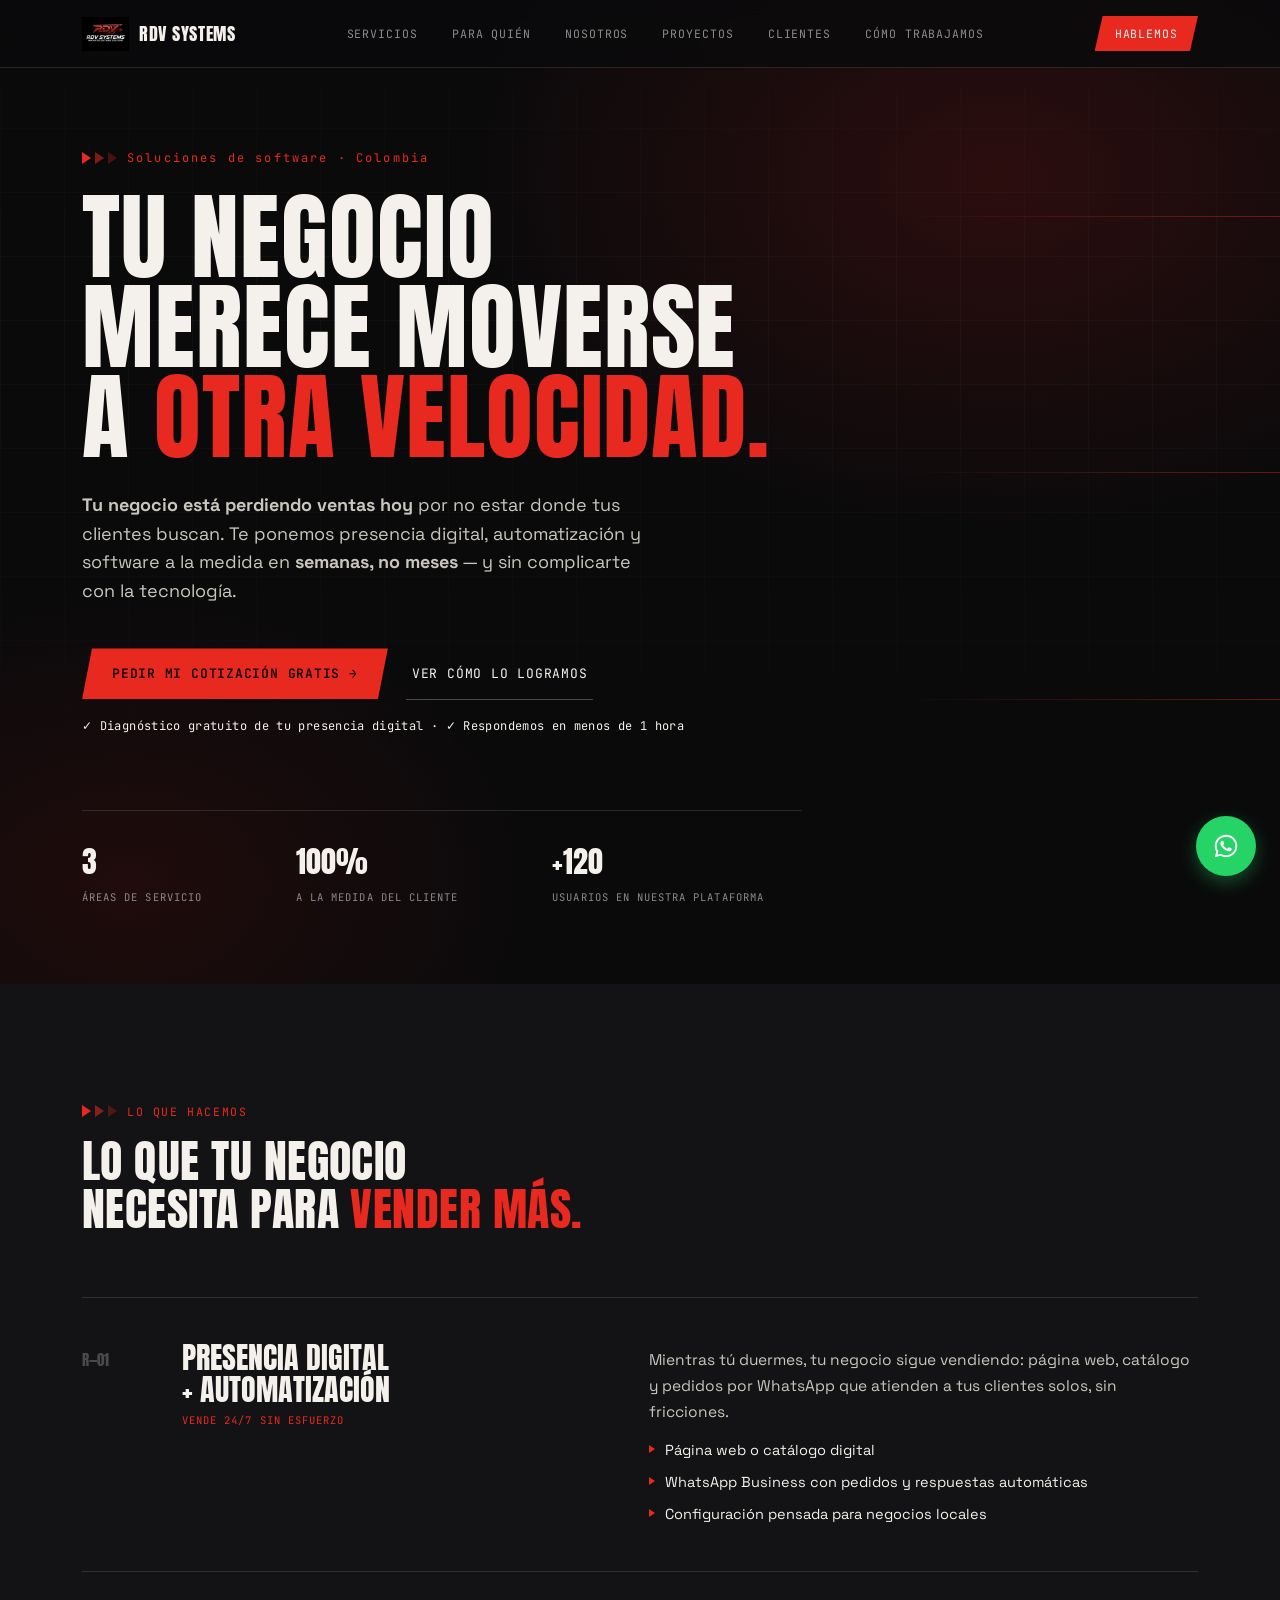
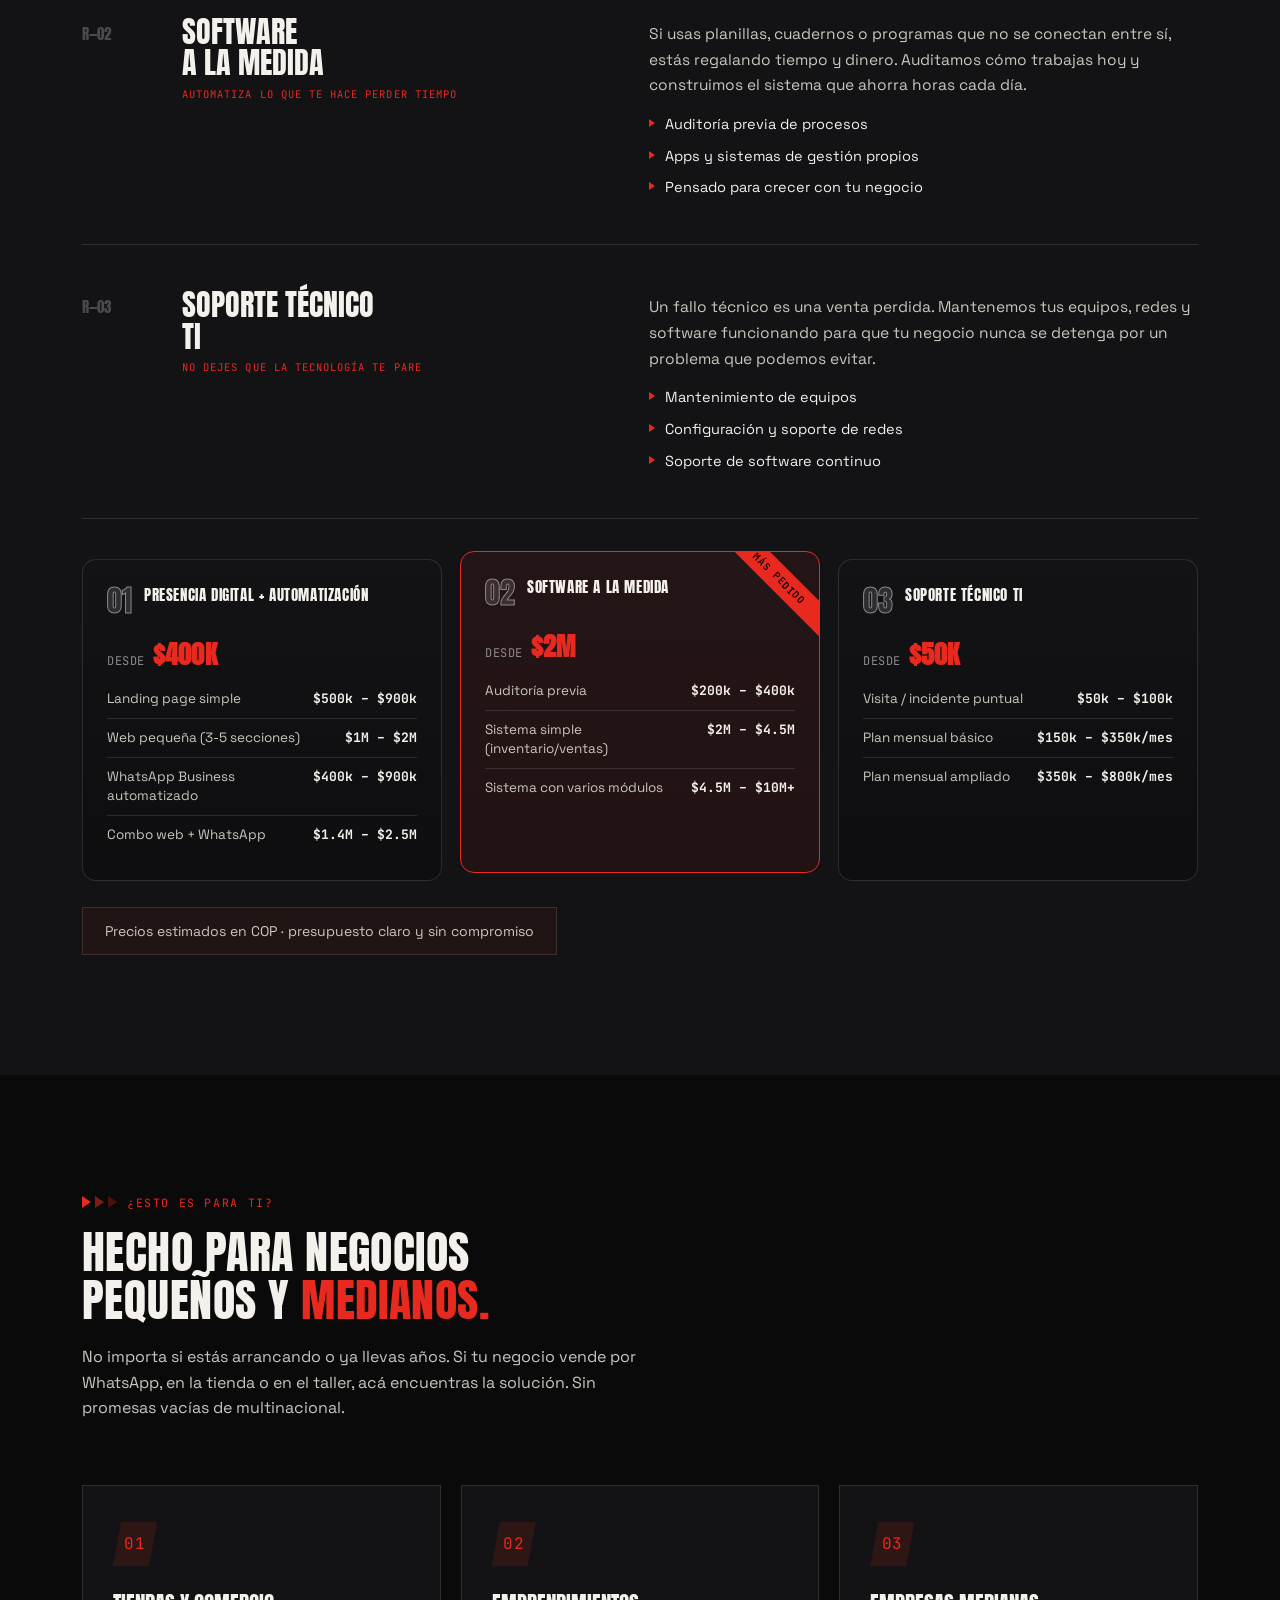
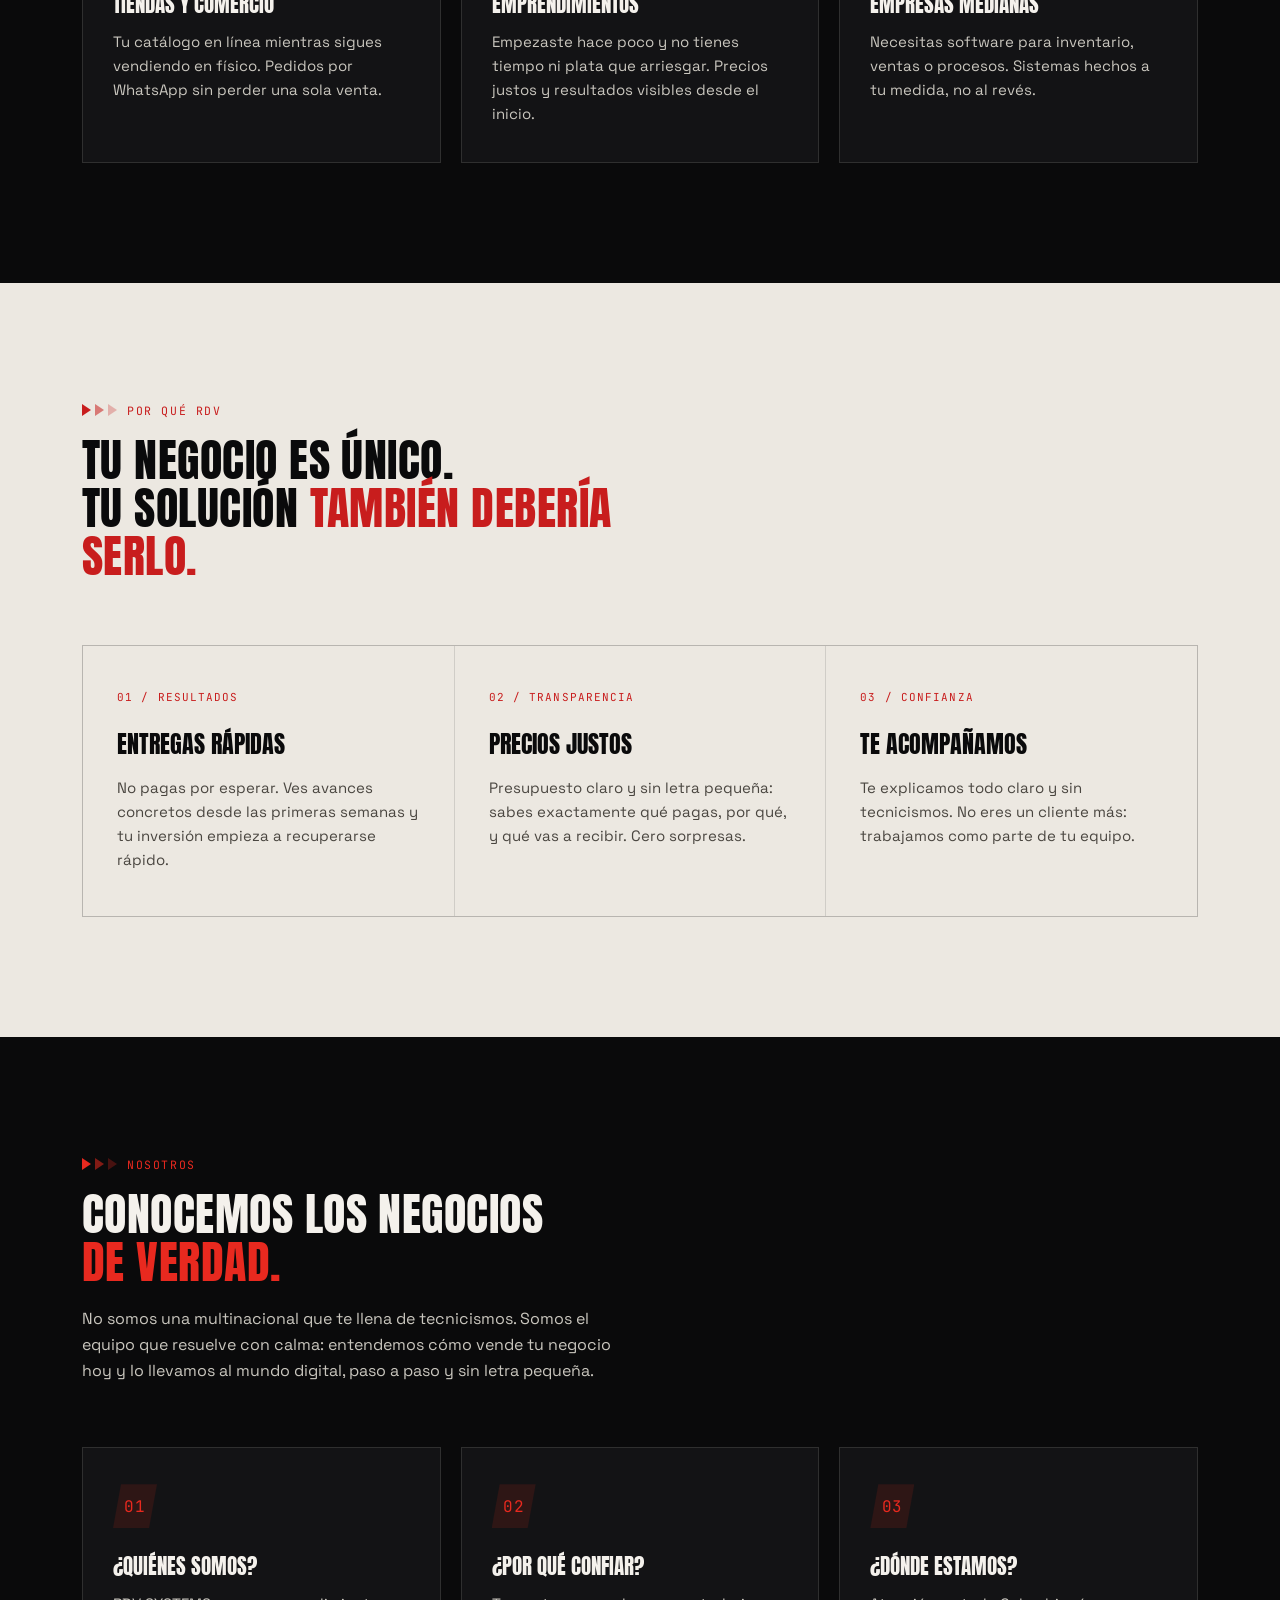
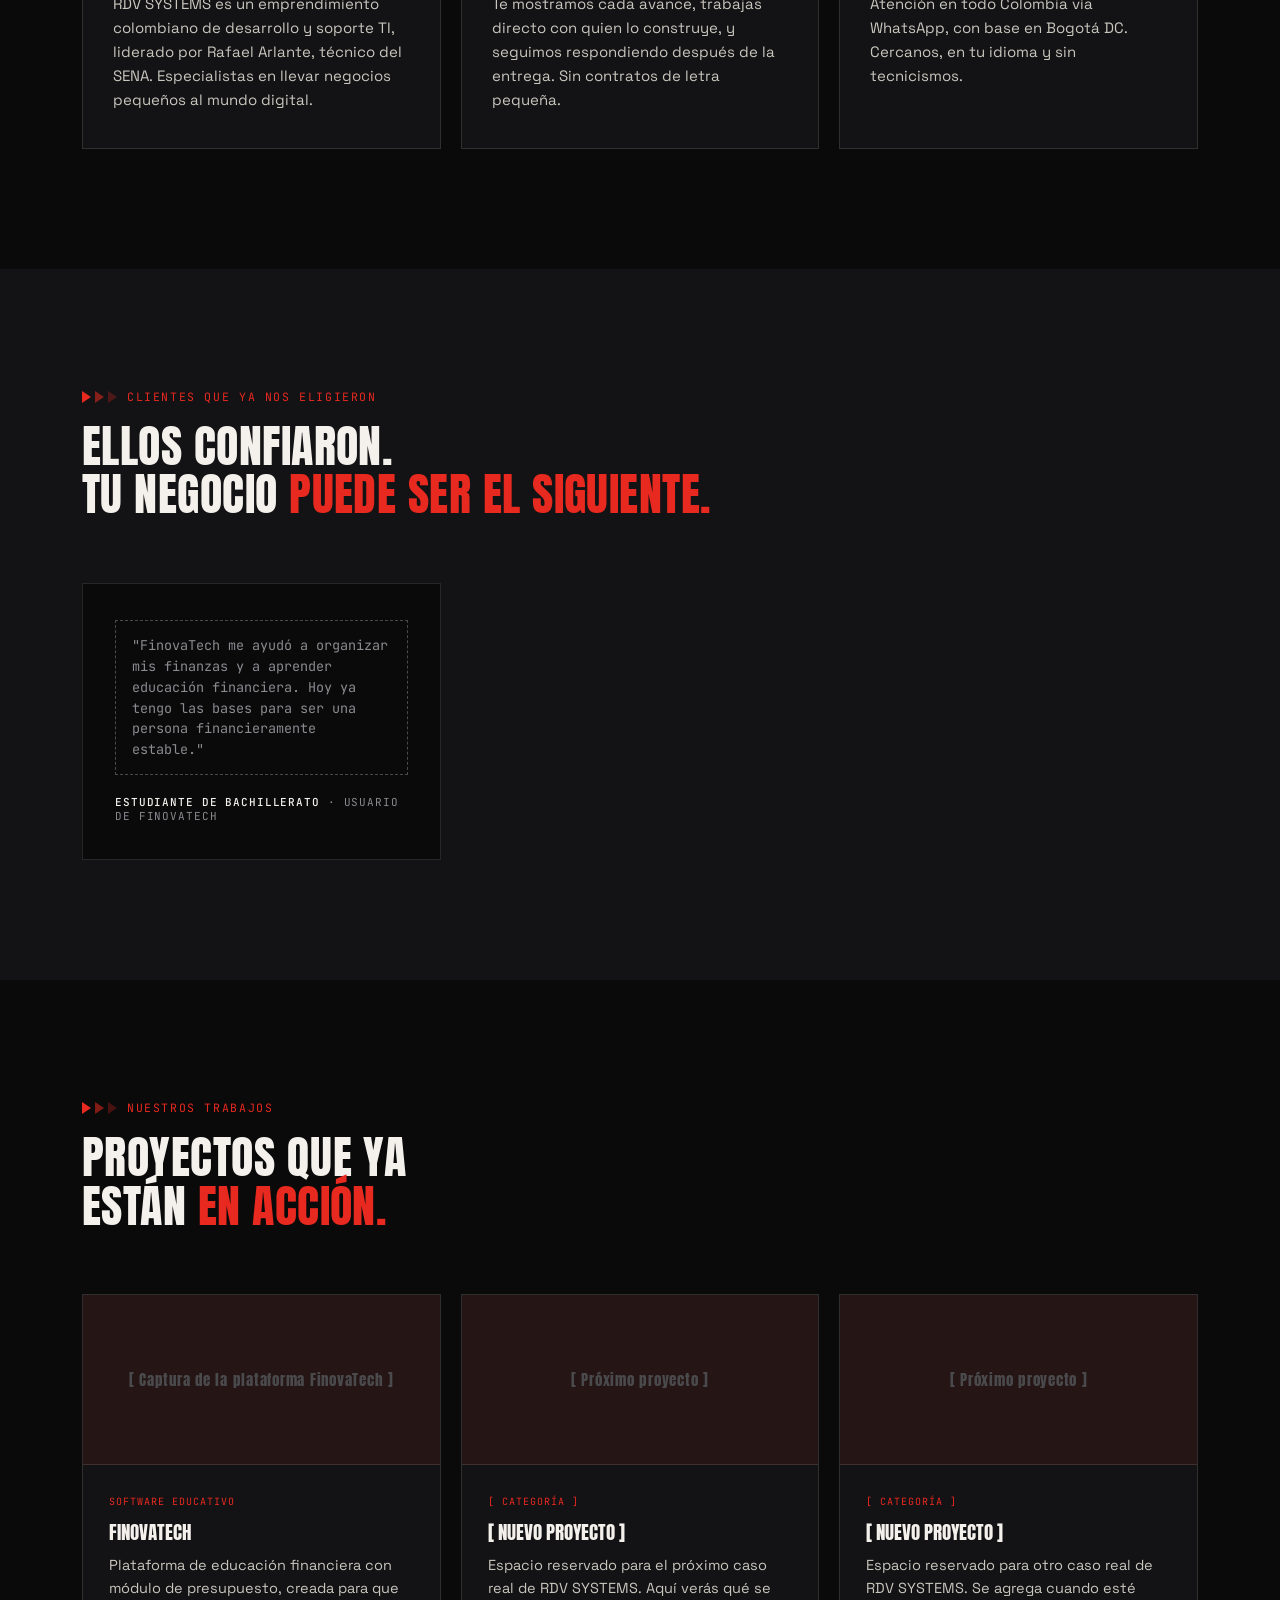
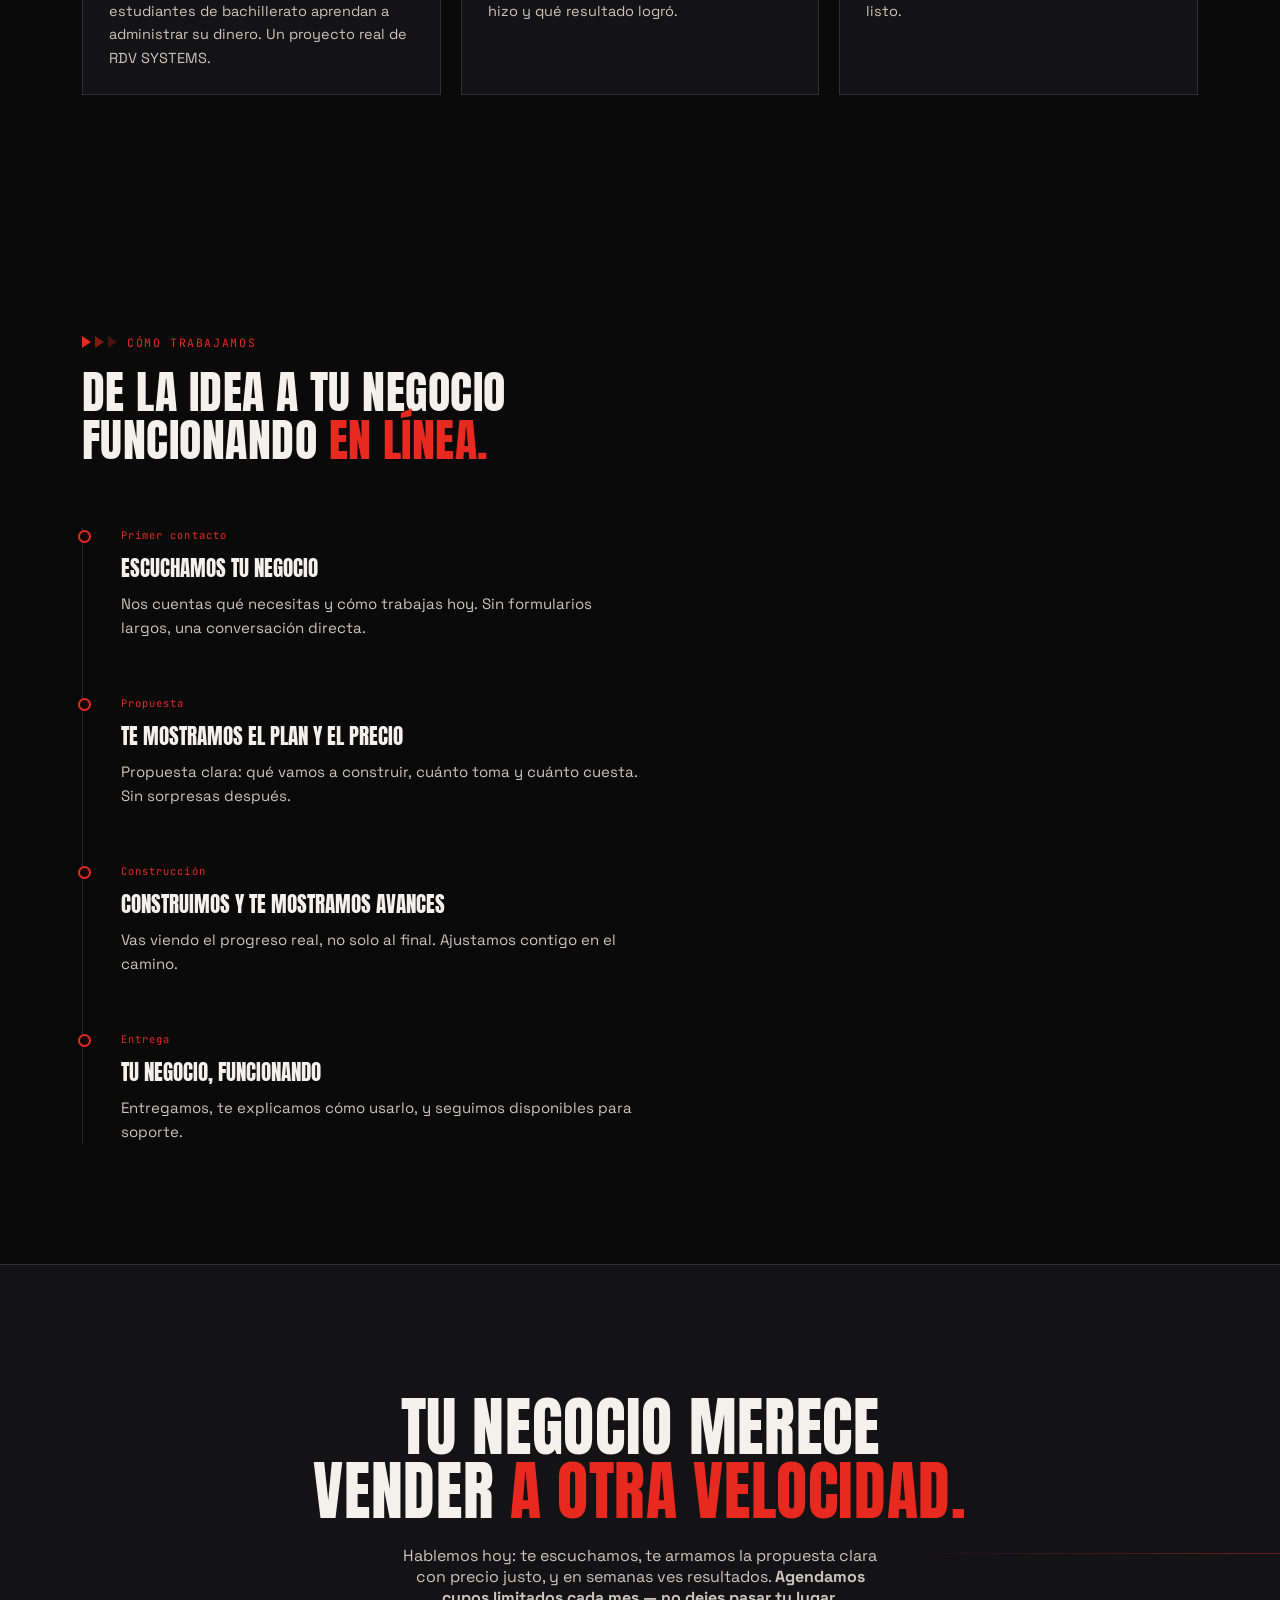
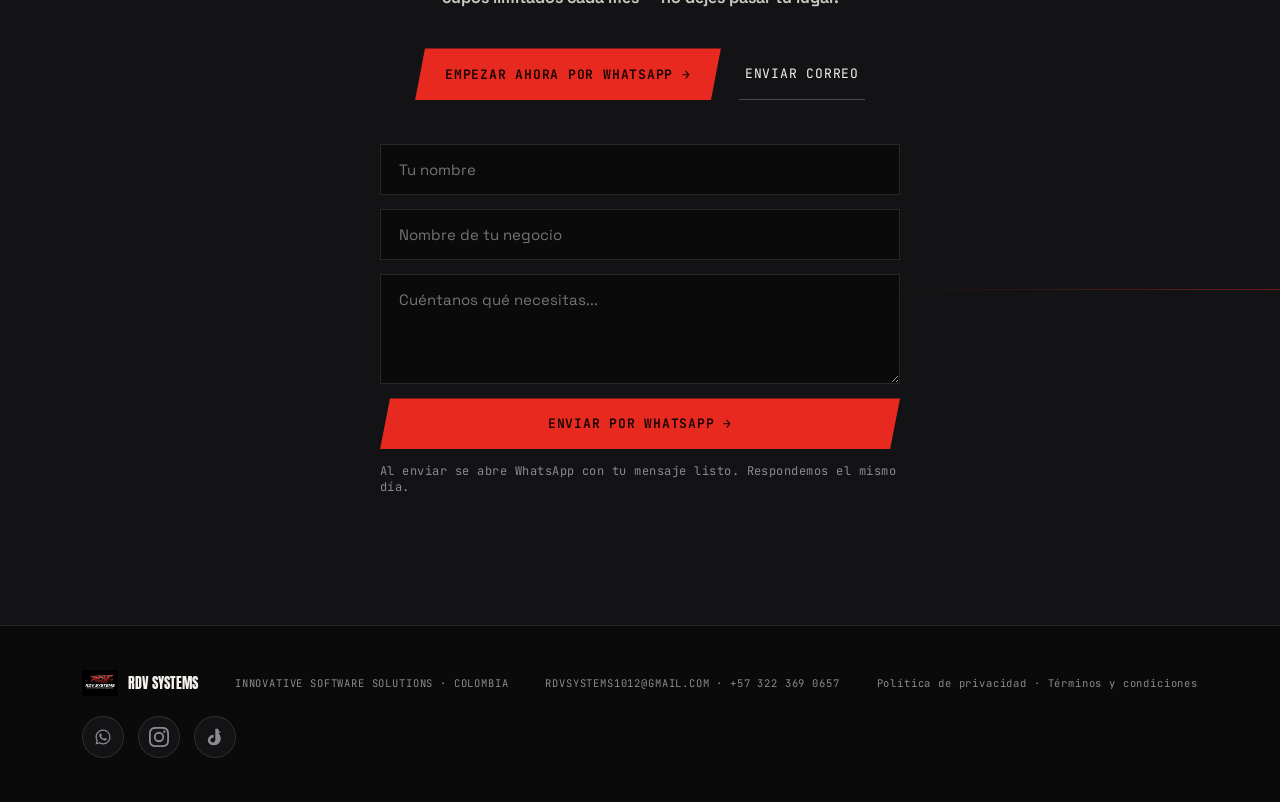
==== commit e7b2cefc: "Animaciones (contador, navbar scroll, tilt 3D, parallax) y rediseno innovador del catalogo de precio" ====
--- a/index.html
+++ b/index.html
@@ -111,7 +111,7 @@
       </div>
       <div>
         <!-- Dato real: la plataforma FinovaTech (desarrollada por RDV) fue usada por 120 estudiantes -->
-        <div class="stat-num">+<span class="stat-editable">120</span></div>
+        <div class="stat-num">+<span class="stat-editable count-to" data-target="120">120</span></div>
         <div class="stat-label">Usuarios en nuestra plataforma</div>
       </div>
     </div>
@@ -182,16 +182,25 @@
     <!-- PRECIOS ESTIMADOS (dato real RDV SYSTEMS). Presupuesto claro, sin letra pequeña. -->
     <div class="price-grid reveal">
       <div class="price-cat">
-        <div class="price-cat-title">1 · Presencia digital + automatización</div>
+        <div class="price-cat-top">
+          <span class="price-cat-num">01</span>
+          <div class="price-cat-title">Presencia digital + automatización</div>
+        </div>
+        <div class="price-cat-price">desde <b>$400k</b></div>
         <ul class="price-list">
-          <li><span>Landing page simple (1 página)</span><b>$500k – $900k</b></li>
+          <li><span>Landing page simple</span><b>$500k – $900k</b></li>
           <li><span>Web pequeña (3-5 secciones)</span><b>$1M – $2M</b></li>
           <li><span>WhatsApp Business automatizado</span><b>$400k – $900k</b></li>
           <li><span>Combo web + WhatsApp</span><b>$1.4M – $2.5M</b></li>
         </ul>
       </div>
-      <div class="price-cat">
-        <div class="price-cat-title">2 · Software a la medida</div>
+      <div class="price-cat price-cat-featured">
+        <div class="price-cat-badge">Más pedido</div>
+        <div class="price-cat-top">
+          <span class="price-cat-num">02</span>
+          <div class="price-cat-title">Software a la medida</div>
+        </div>
+        <div class="price-cat-price">desde <b>$2M</b></div>
         <ul class="price-list">
           <li><span>Auditoría previa</span><b>$200k – $400k</b></li>
           <li><span>Sistema simple (inventario/ventas)</span><b>$2M – $4.5M</b></li>
@@ -199,7 +208,11 @@
         </ul>
       </div>
       <div class="price-cat">
-        <div class="price-cat-title">3 · Soporte técnico TI</div>
+        <div class="price-cat-top">
+          <span class="price-cat-num">03</span>
+          <div class="price-cat-title">Soporte técnico TI</div>
+        </div>
+        <div class="price-cat-price">desde <b>$50k</b></div>
         <ul class="price-list">
           <li><span>Visita / incidente puntual</span><b>$50k – $100k</b></li>
           <li><span>Plan mensual básico</span><b>$150k – $350k/mes</b></li>
--- a/css/style.min.css
+++ b/css/style.min.css
@@ -579,18 +579,64 @@
   grid-template-columns:repeat(3,1fr);
   gap:18px;
   margin-top:40px}
-.price-cat{border:1px solid var(--line);
-  background:var(--black-2);
-  border-radius:10px;
-  padding:22px 20px;
-  transition:border-color .3s ease,transform .3s ease}
-.price-cat:hover{border-color:var(--red-bright); transform:translateY(-3px)}
+.price-cat{position:relative;
+  border:1px solid var(--line);
+  background:linear-gradient(180deg,var(--black-2),#0e0e10);
+  border-radius:14px;
+  padding:26px 24px;
+  transition:border-color .3s ease,transform .3s ease,box-shadow .3s ease;
+  overflow:hidden}
+.price-cat::after{content:'';
+  position:absolute;
+  top:0; left:0; right:0;
+  height:2px;
+  background:linear-gradient(90deg,transparent,var(--red-bright),transparent);
+  opacity:0;
+  transition:opacity .3s ease}
+.price-cat:hover{border-color:var(--red-bright); transform:translateY(-6px); box-shadow:0 18px 40px rgba(0,0,0,.45)}
+.price-cat:hover::after{opacity:1}
+.price-cat-featured{border-color:var(--red-bright);
+  background:linear-gradient(180deg,rgba(232,41,31,.08),rgba(142,11,6,.12));
+  transform:translateY(-8px)}
+.price-cat-featured:hover{transform:translateY(-12px)}
+.price-cat-badge{position:absolute;
+  top:14px; right:-34px;
+  transform:rotate(45deg);
+  background:var(--red-bright);
+  color:#100303;
+  font-family:'JetBrains Mono',monospace;
+  font-size:10px;
+  font-weight:600;
+  letter-spacing:.08em;
+  text-transform:uppercase;
+  padding:6px 40px}
+.price-cat-top{display:flex;
+  align-items:flex-start;
+  gap:12px;
+  margin-bottom:18px}
+.price-cat-num{font-family:'Anton',sans-serif;
+  font-size:30px;
+  line-height:1;
+  color:var(--line);
+  -webkit-text-stroke:1px var(--steel);
+  transition:color .3s ease,-webkit-text-stroke-color .3s ease}
+.price-cat:hover .price-cat-num{color:var(--red-bright); -webkit-text-stroke-color:var(--red-bright)}
 .price-cat-title{font-family:'Anton',sans-serif;
   font-size:15px;
   letter-spacing:.04em;
   text-transform:uppercase;
-  color:var(--red-bright);
-  margin-bottom:16px}
+  color:var(--off-white);
+  line-height:1.2}
+.price-cat-price{font-family:'JetBrains Mono',monospace;
+  font-size:12px;
+  letter-spacing:.05em;
+  color:var(--steel);
+  text-transform:uppercase;
+  margin-bottom:6px}
+.price-cat-price b{font-family:'Anton',sans-serif;
+  font-size:26px;
+  letter-spacing:.01em;
+  color:var(--red-bright)}
 .price-list{list-style:none}
 .price-list li{display:flex;
   justify-content:space-between;
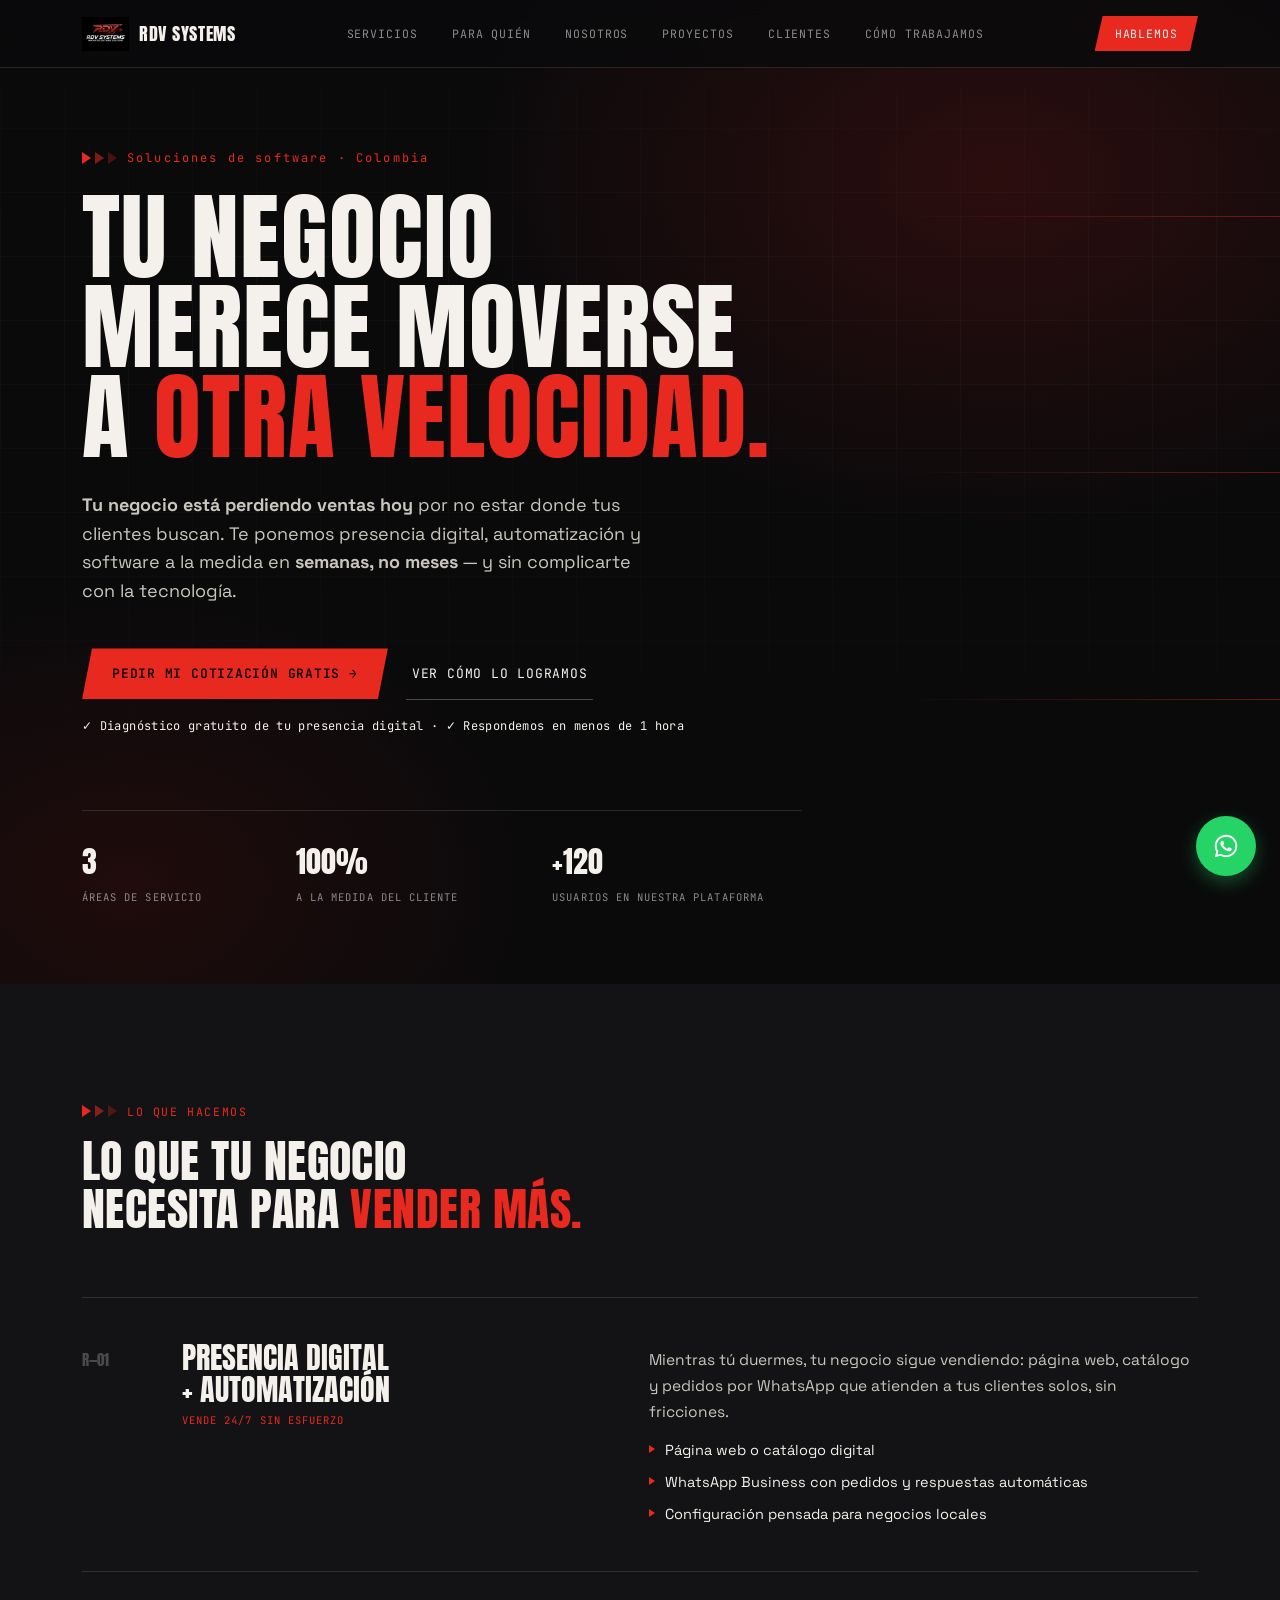
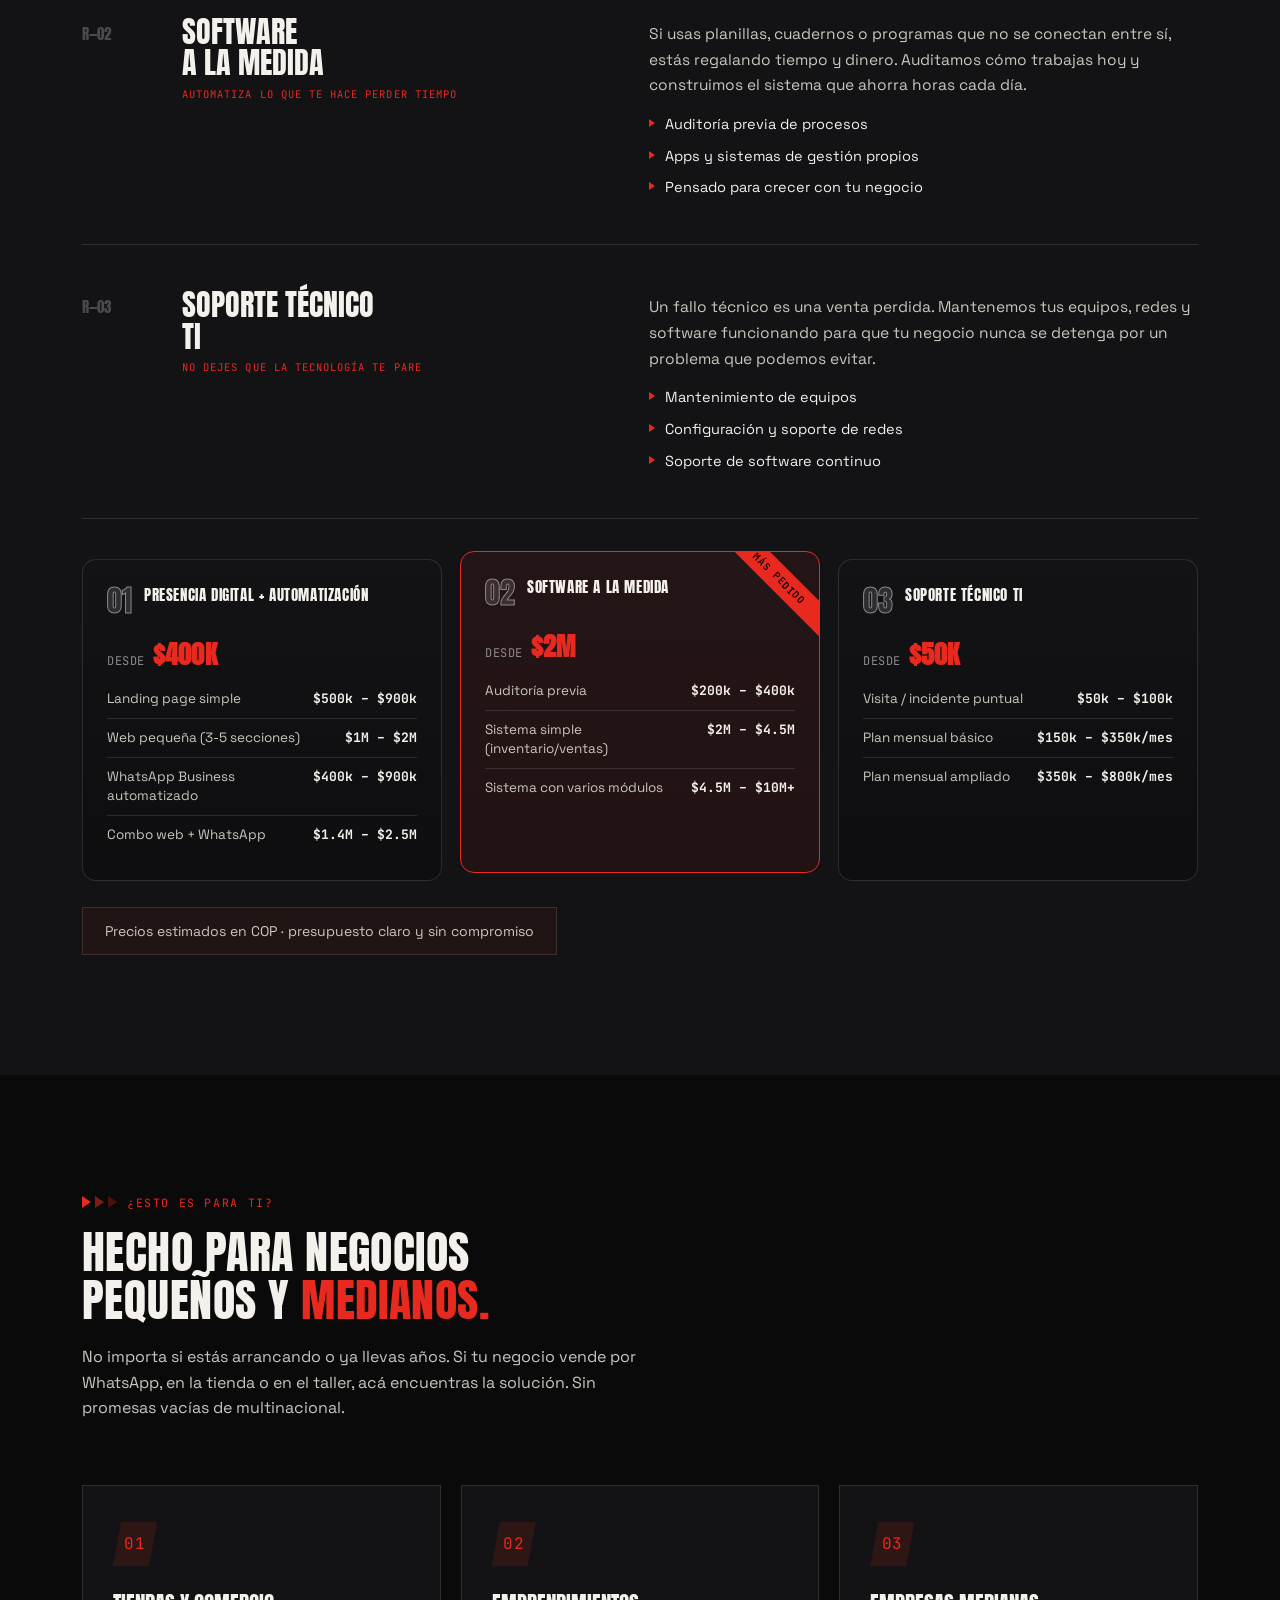
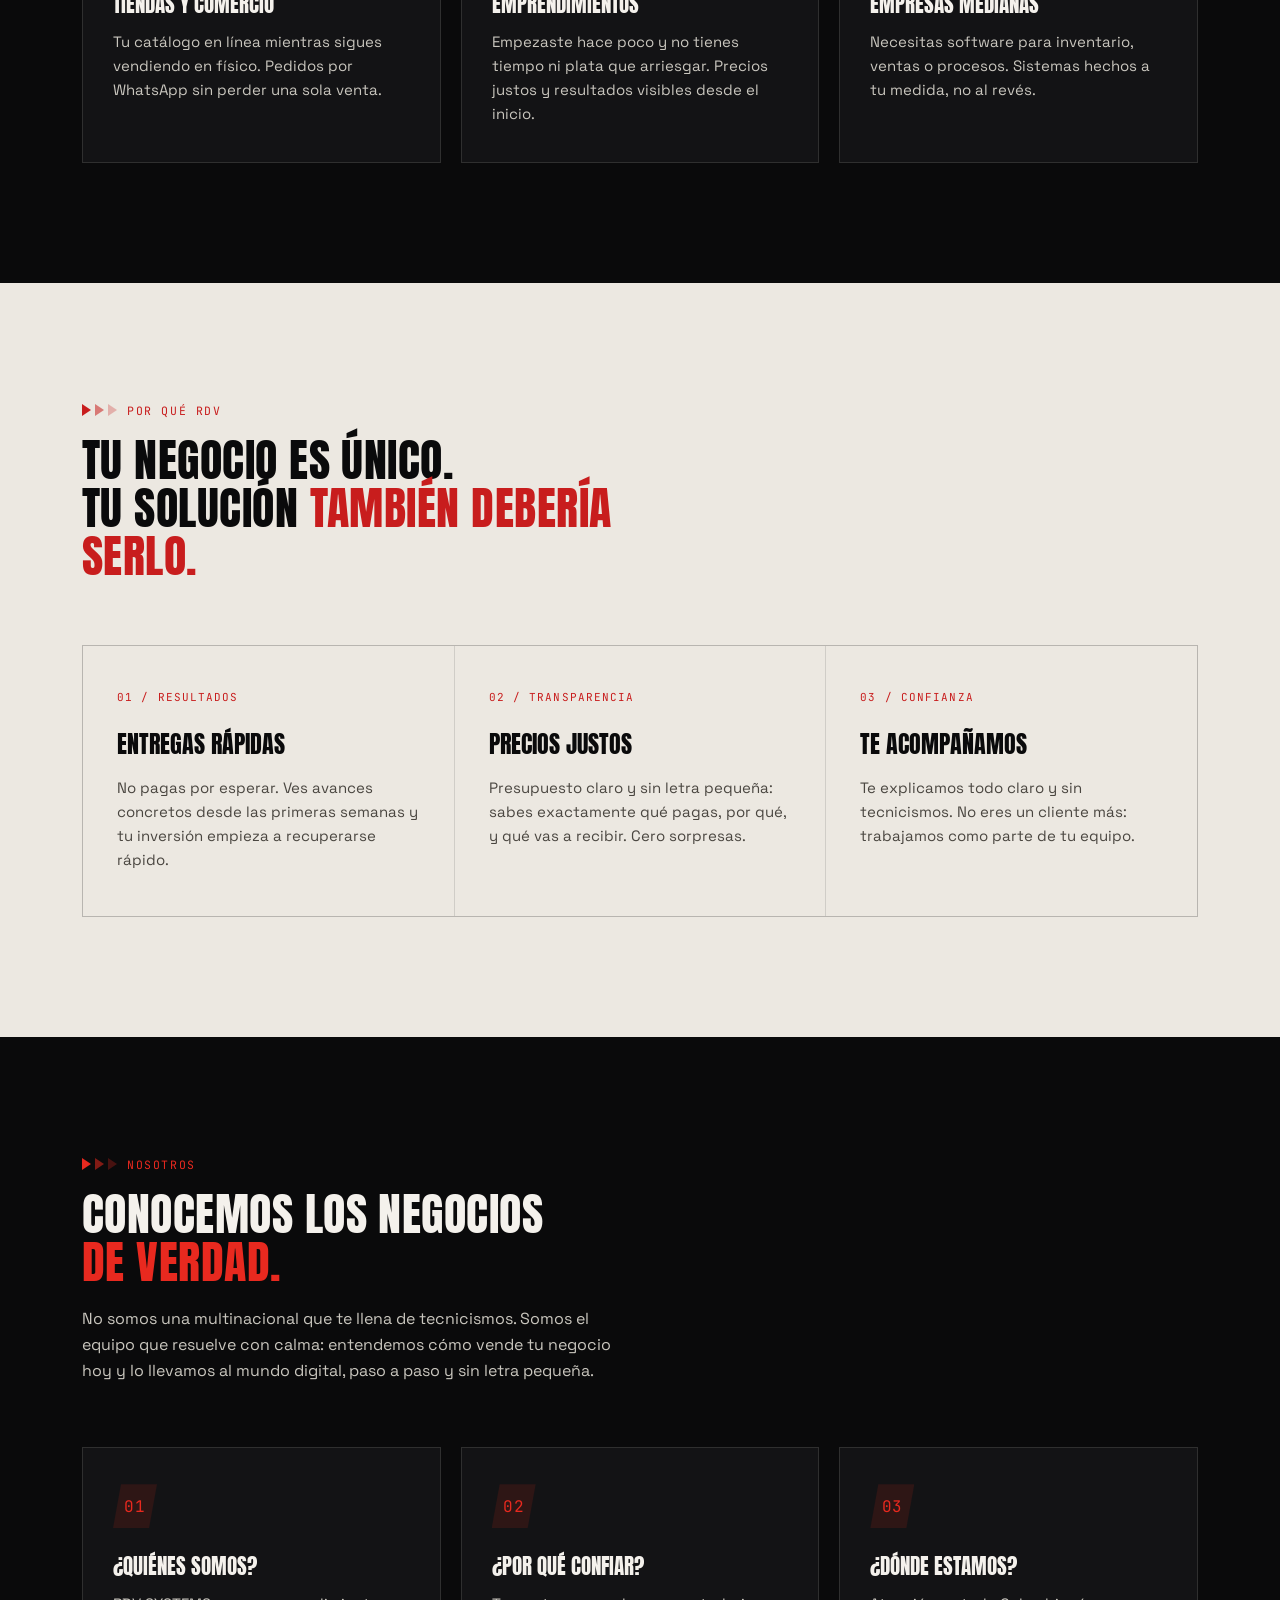
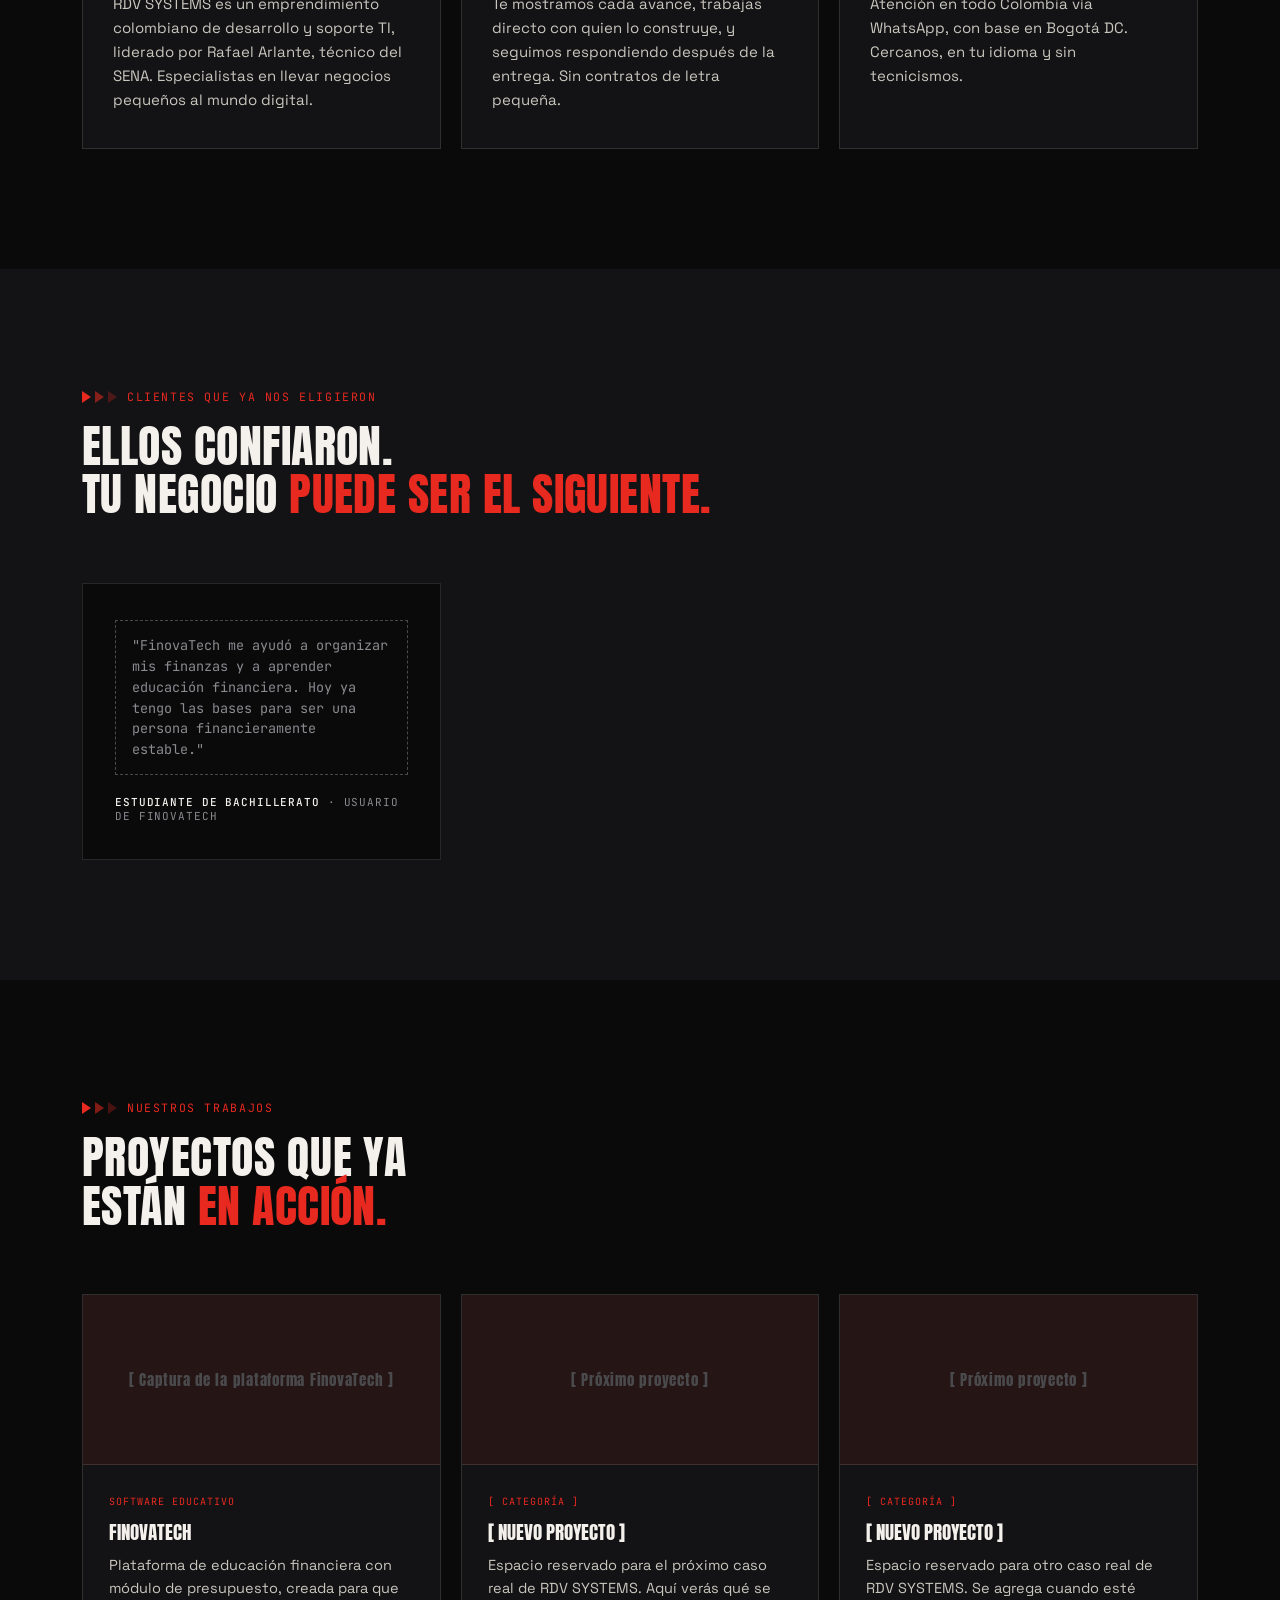
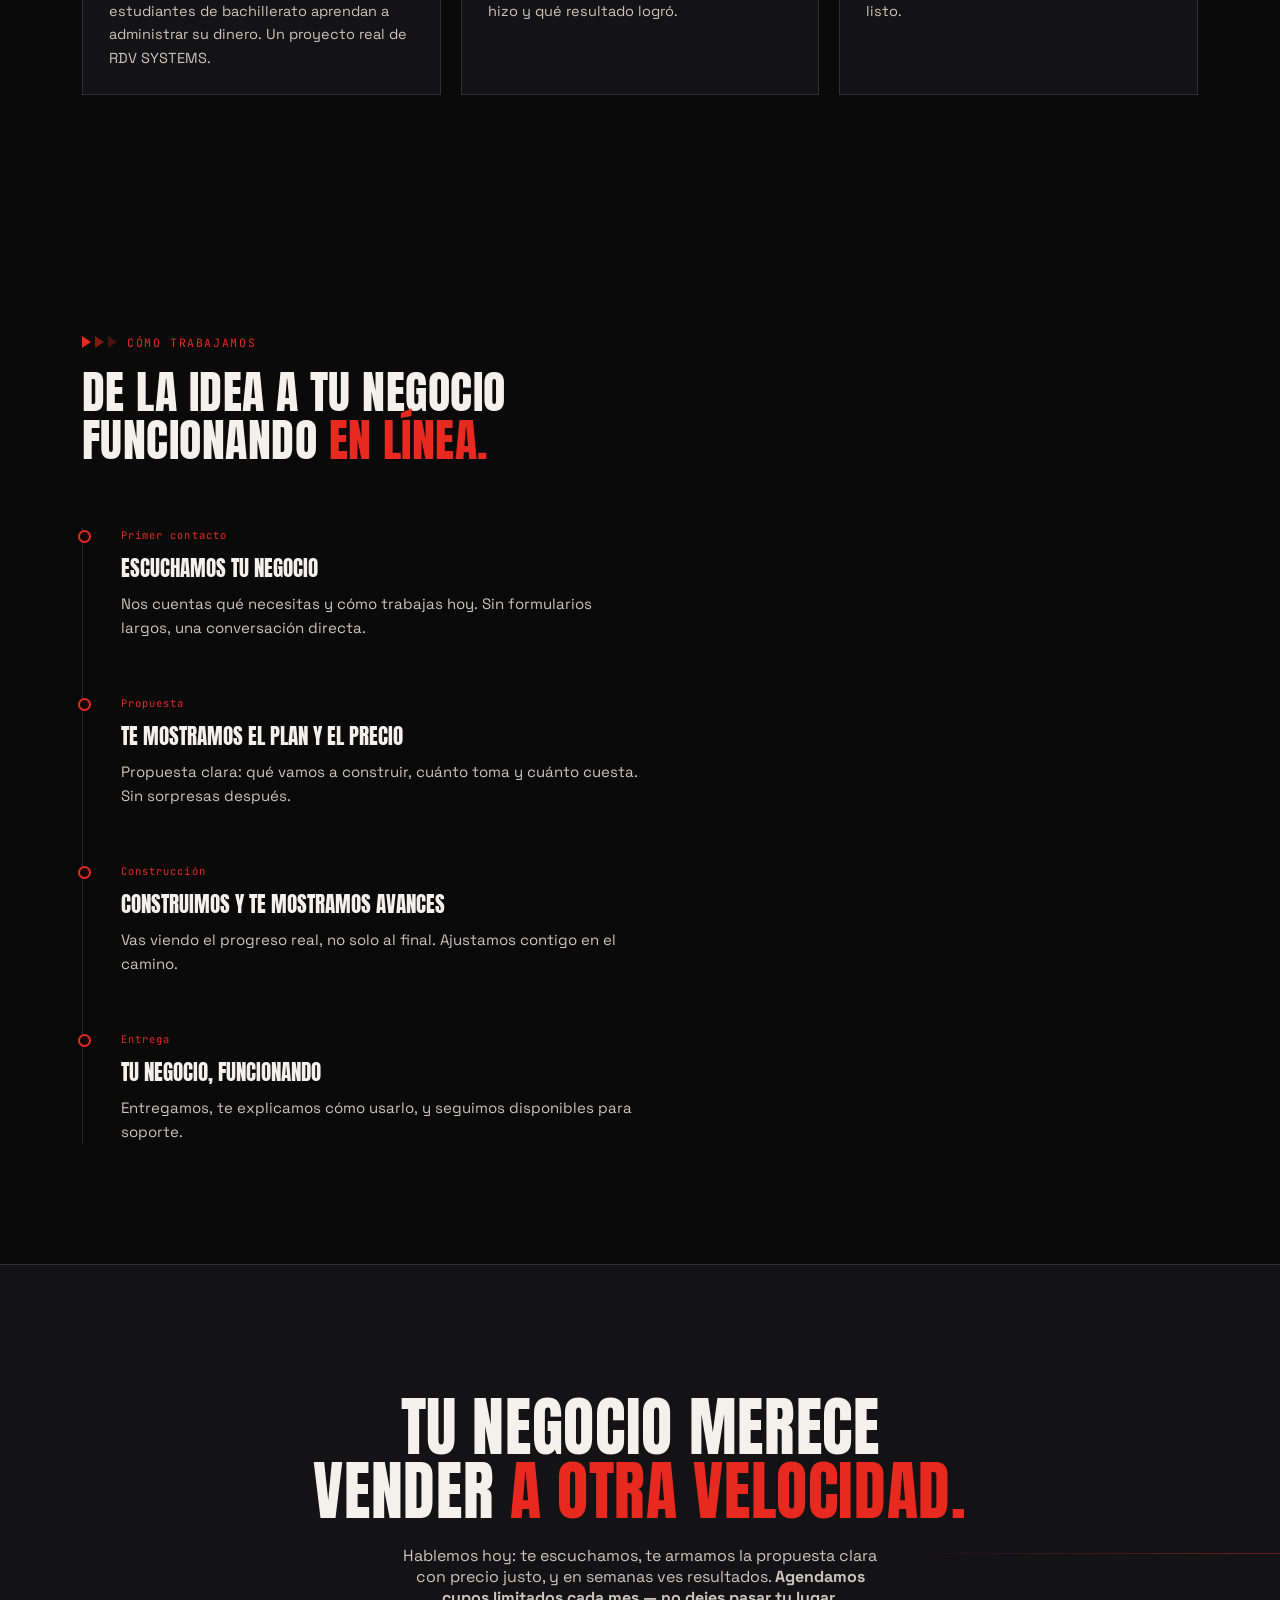
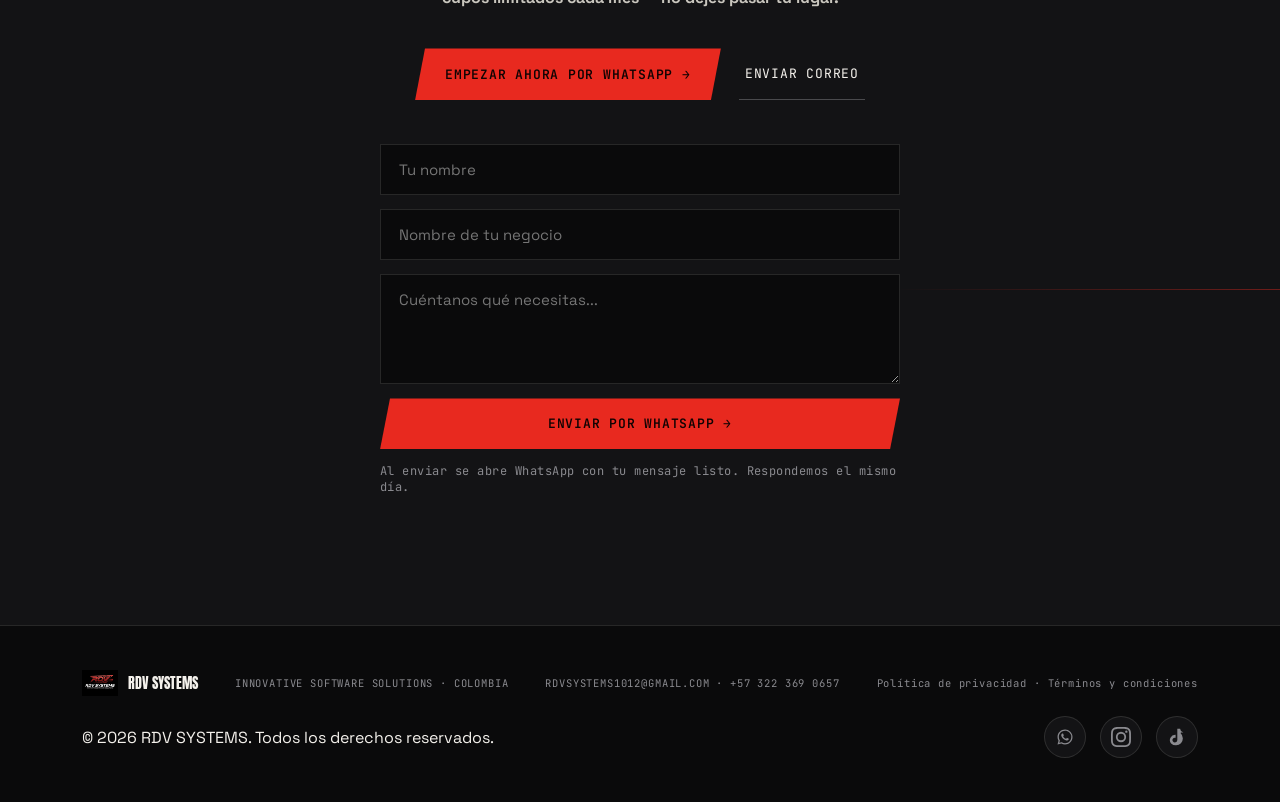
==== commit ec6a927d: "Agregado copyright (todos los derechos reservados) con anio dinamico en el footer" ====
--- a/index.html
+++ b/index.html
@@ -450,6 +450,9 @@
       <a href="privacidad.html">Política de privacidad</a> ·
       <a href="terminos.html">Términos y condiciones</a>
     </div>
+    <div class="footer-copy">
+      &copy; <span id="year"></span> RDV SYSTEMS. Todos los derechos reservados.
+    </div>
     <div class="social">
       <a href="https://wa.me/573223690657" target="_blank" rel="noopener" aria-label="WhatsApp de RDV SYSTEMS">
         <svg viewBox="0 0 32 32" width="20" height="20" fill="currentColor" aria-hidden="true">
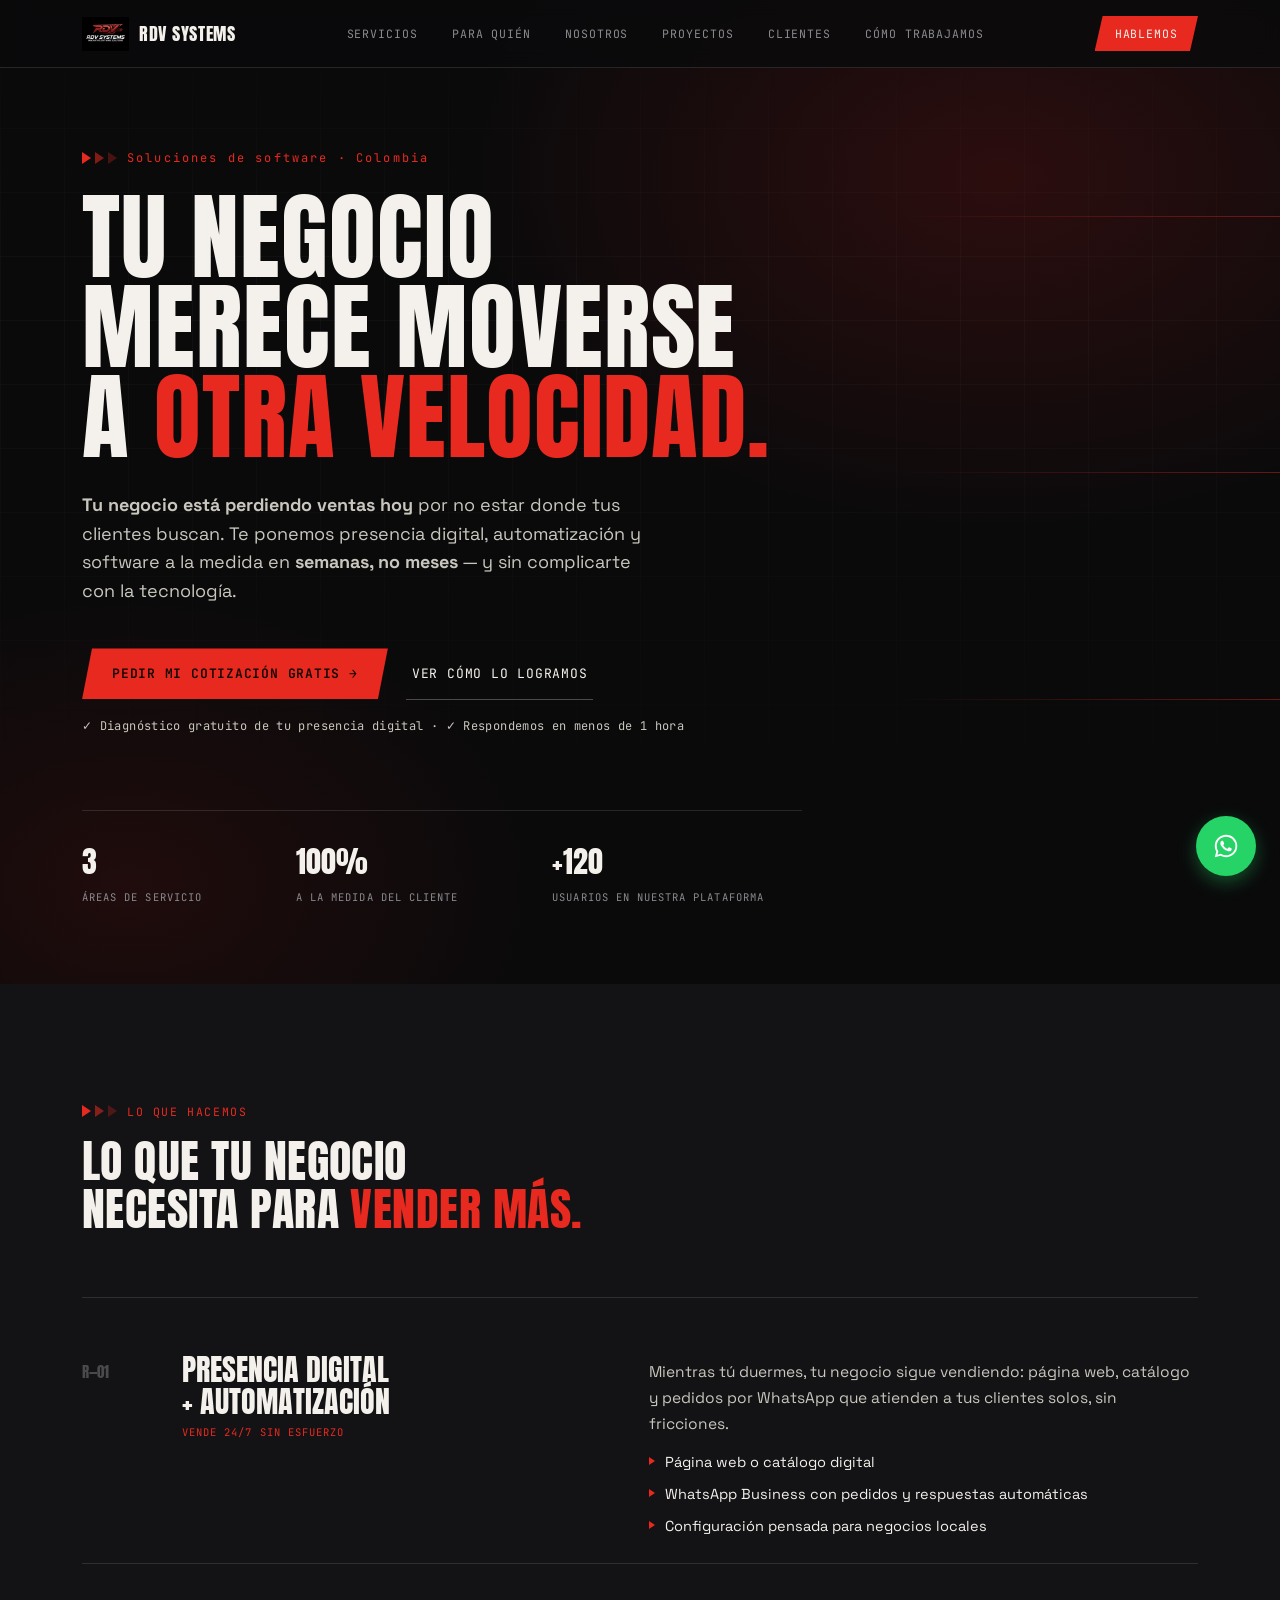
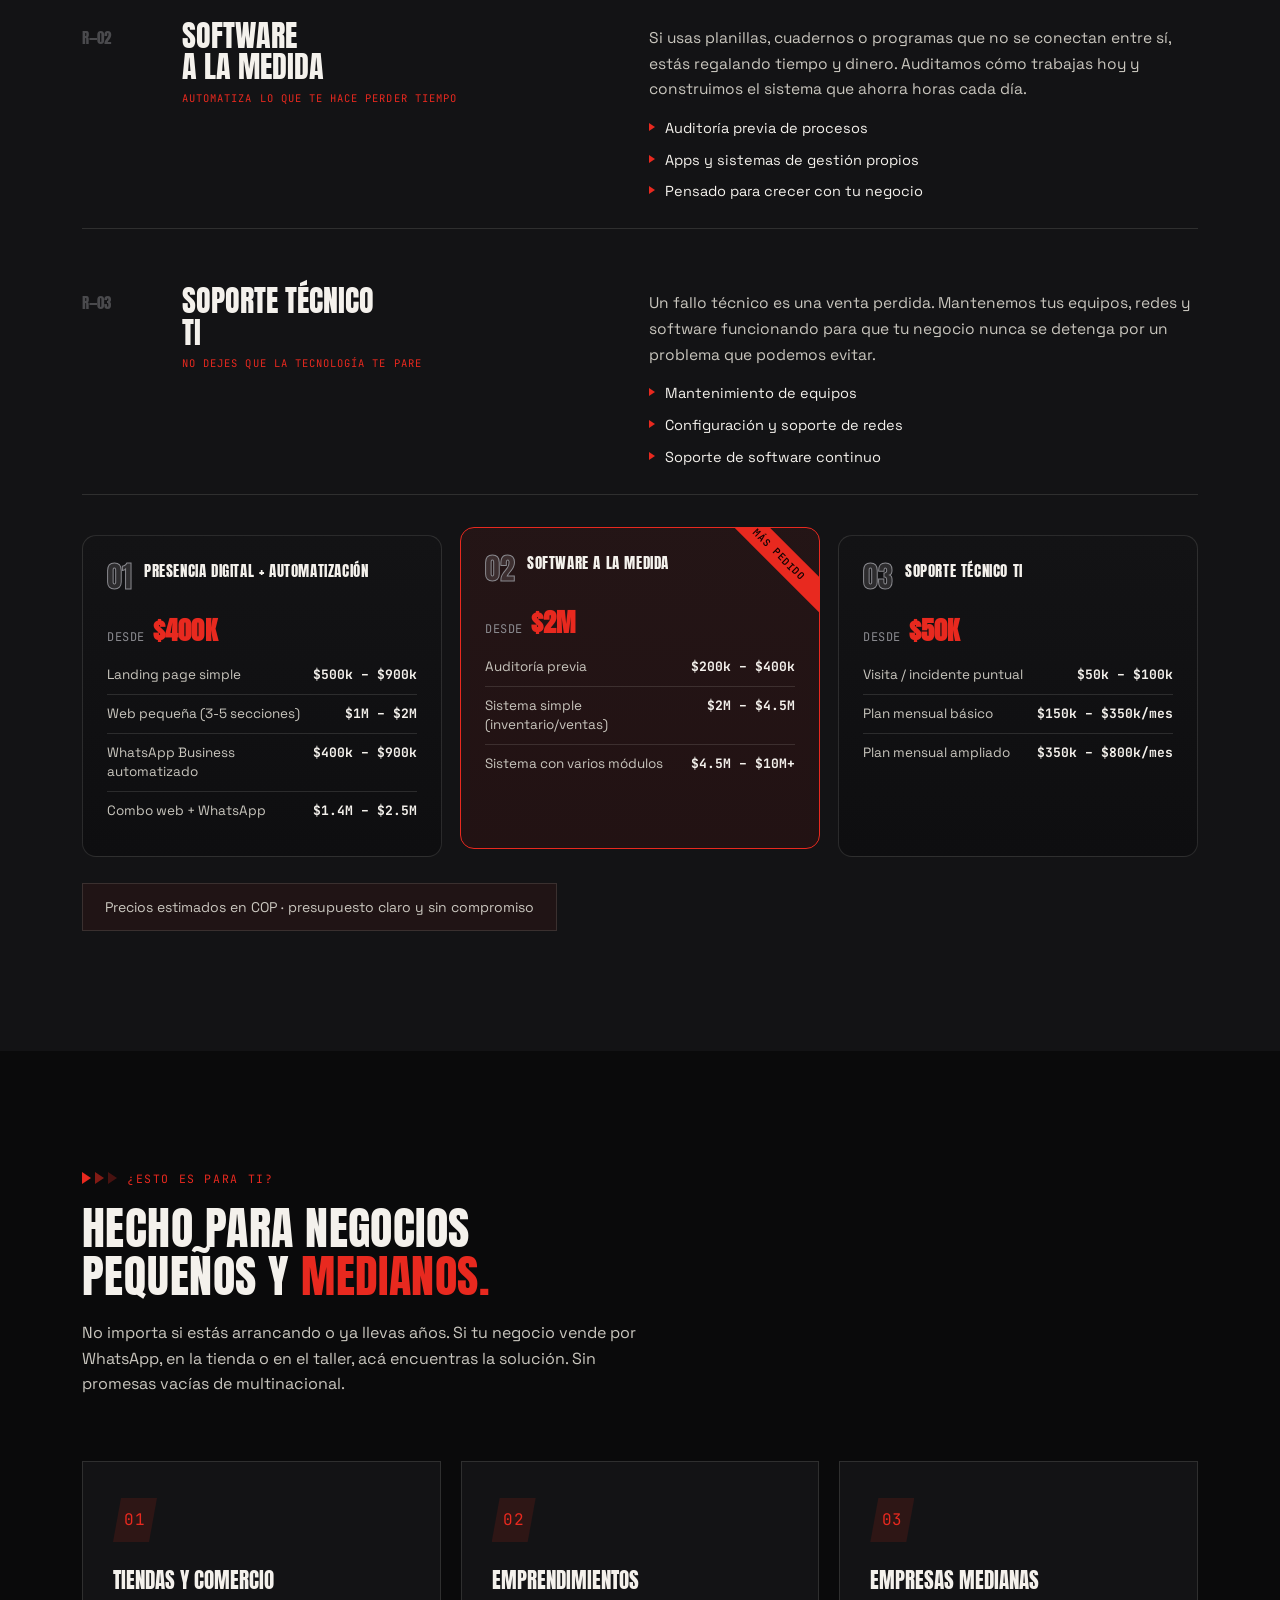
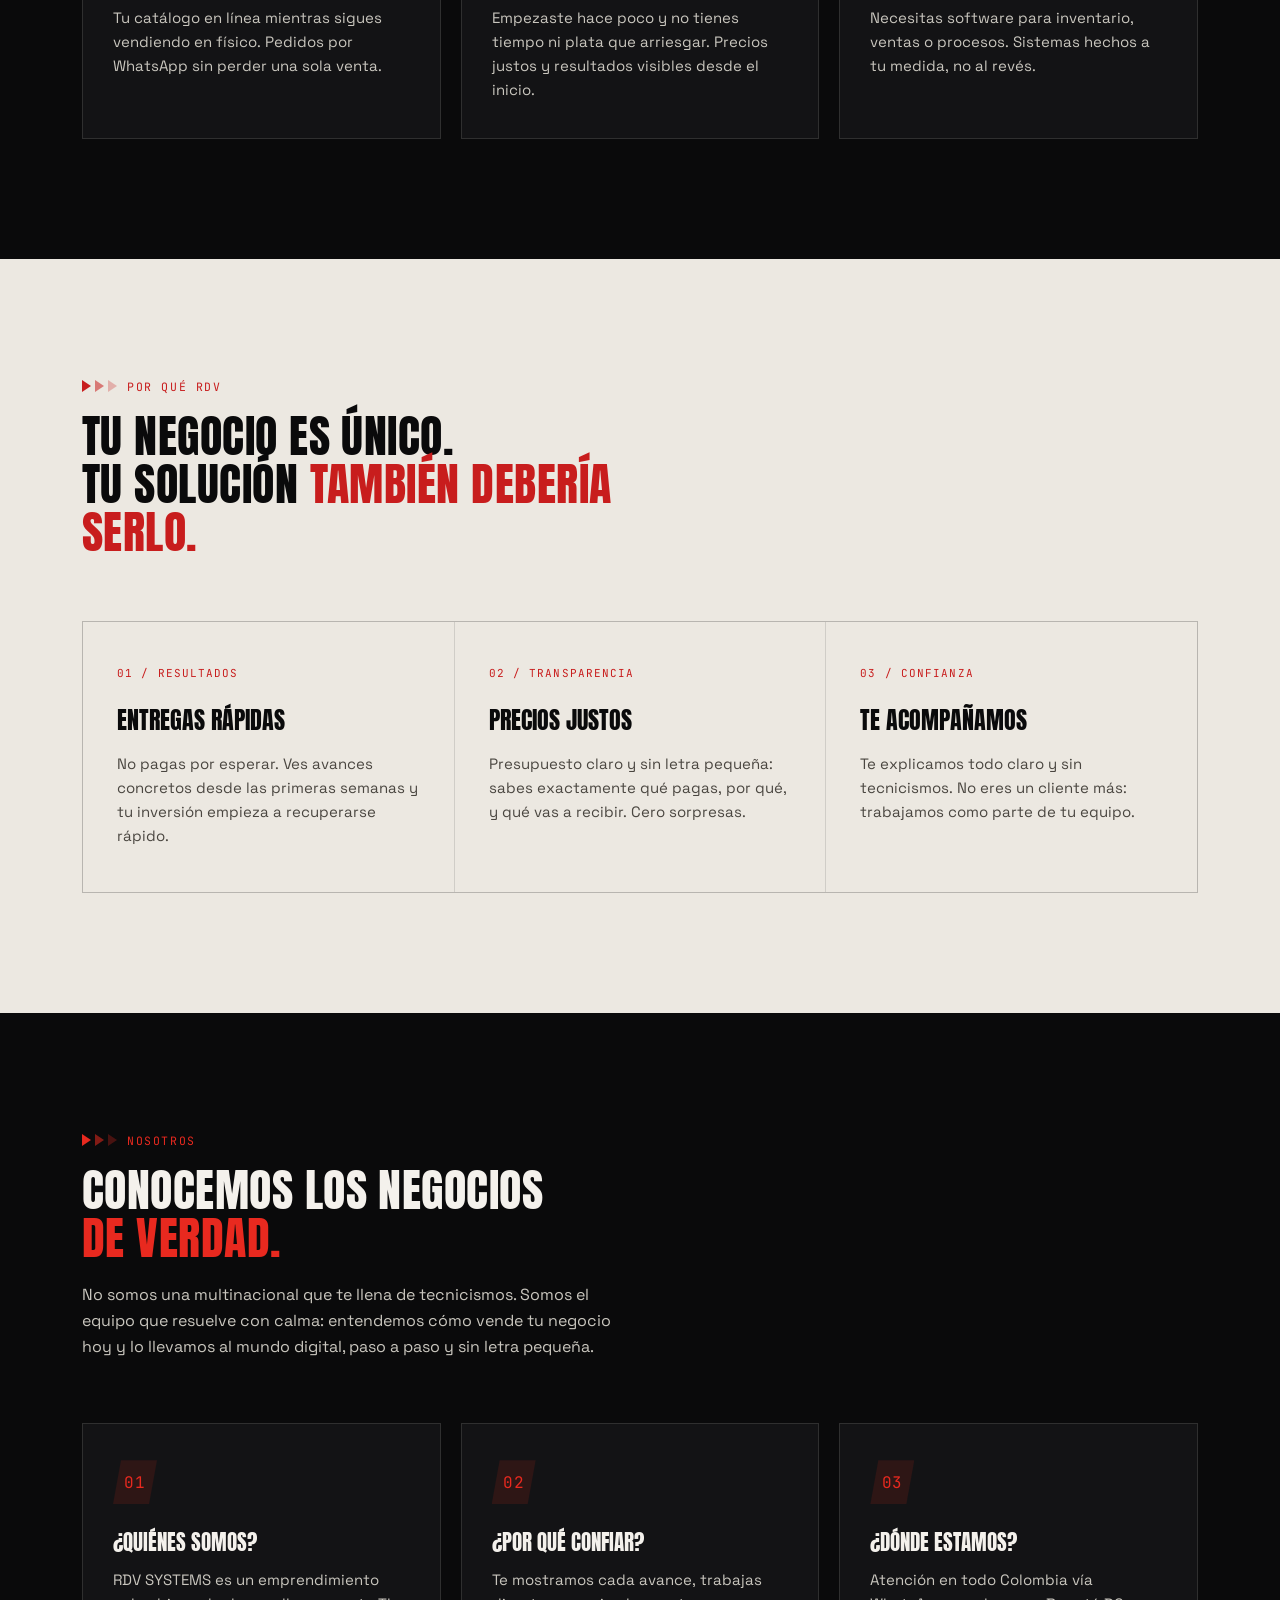
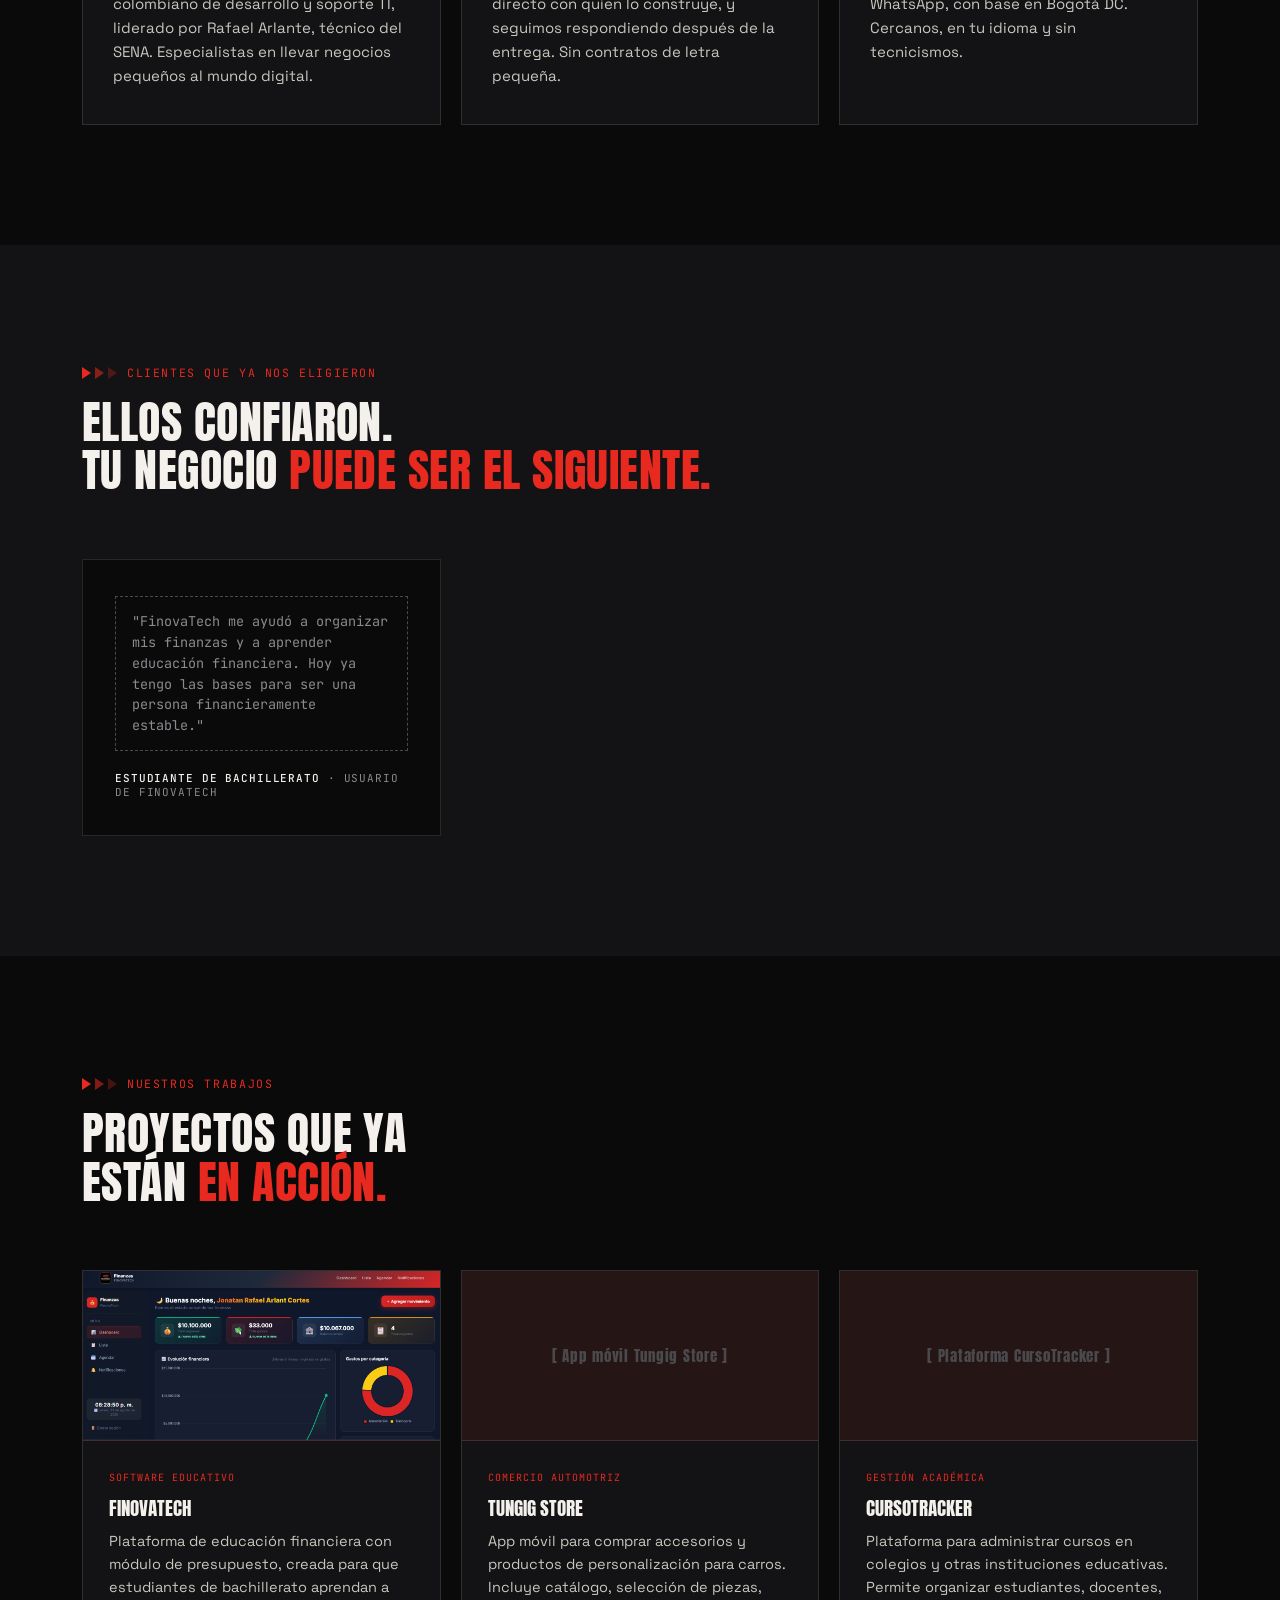
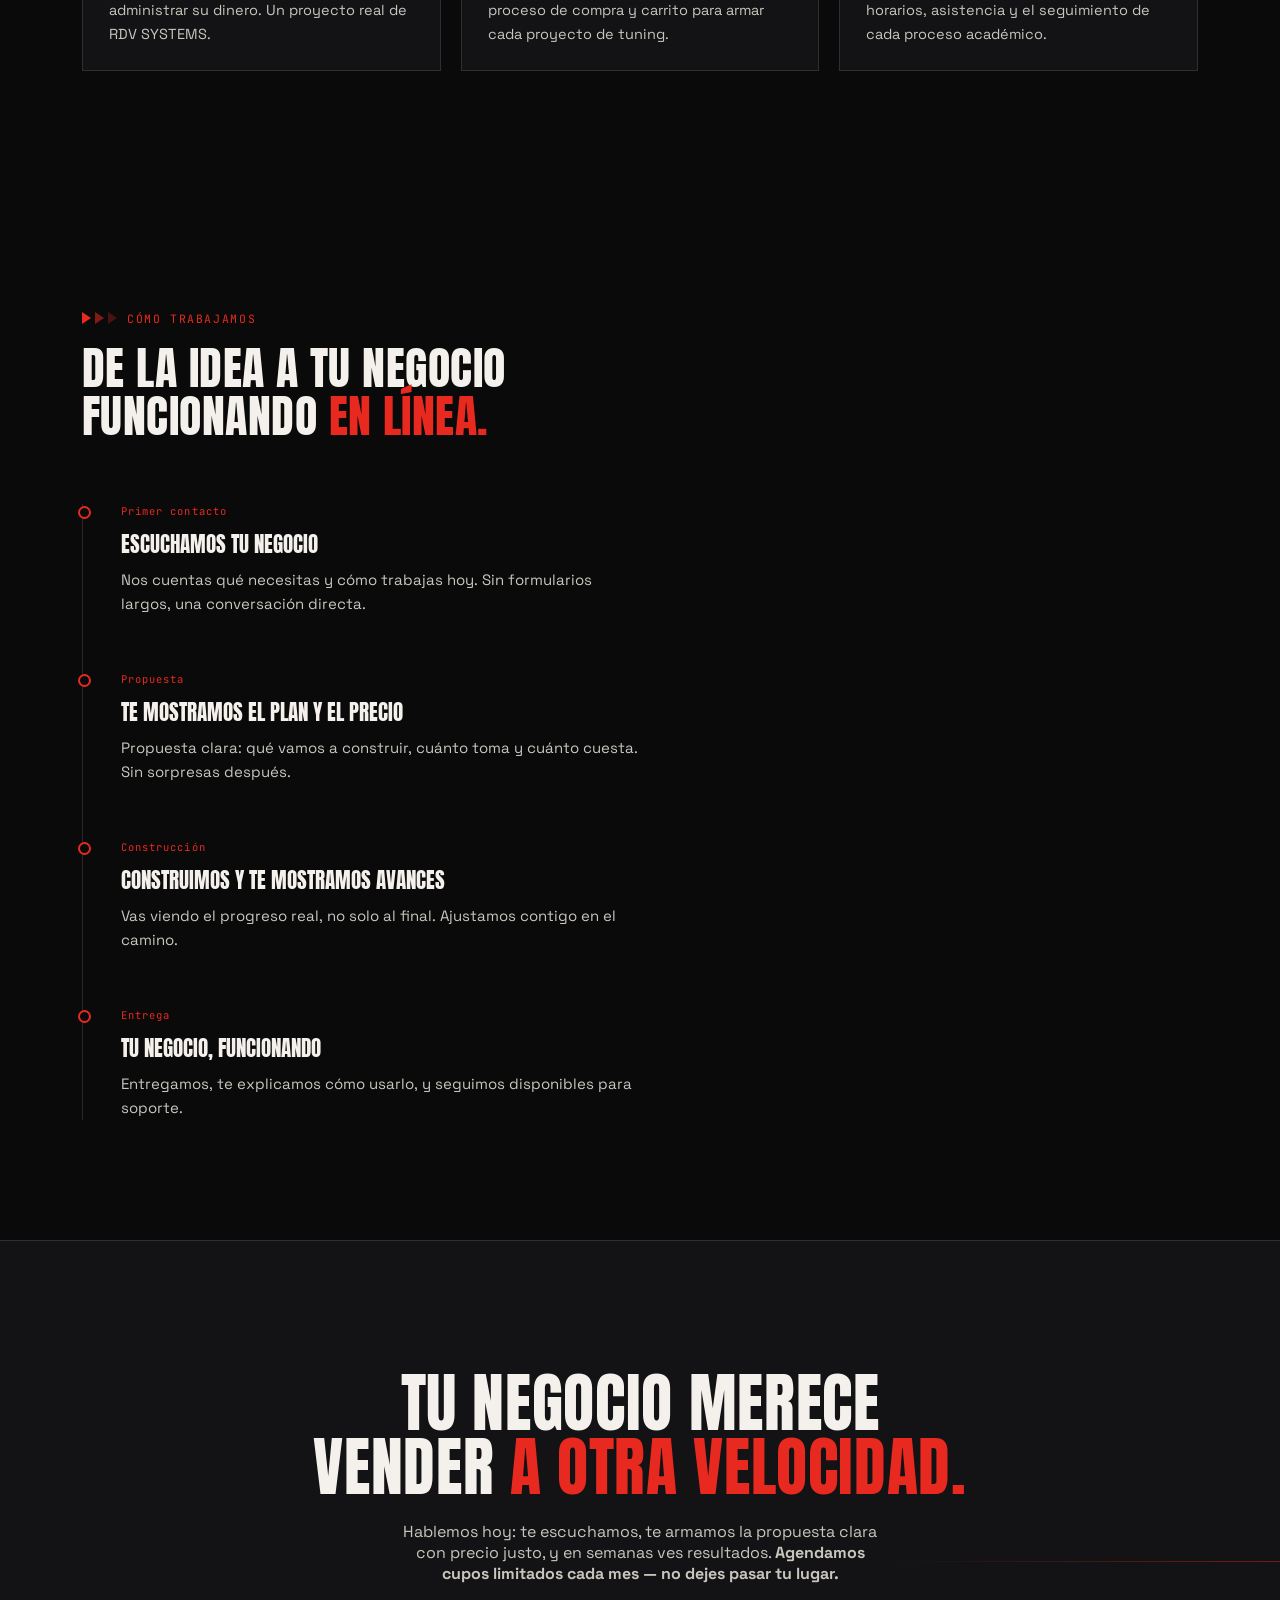
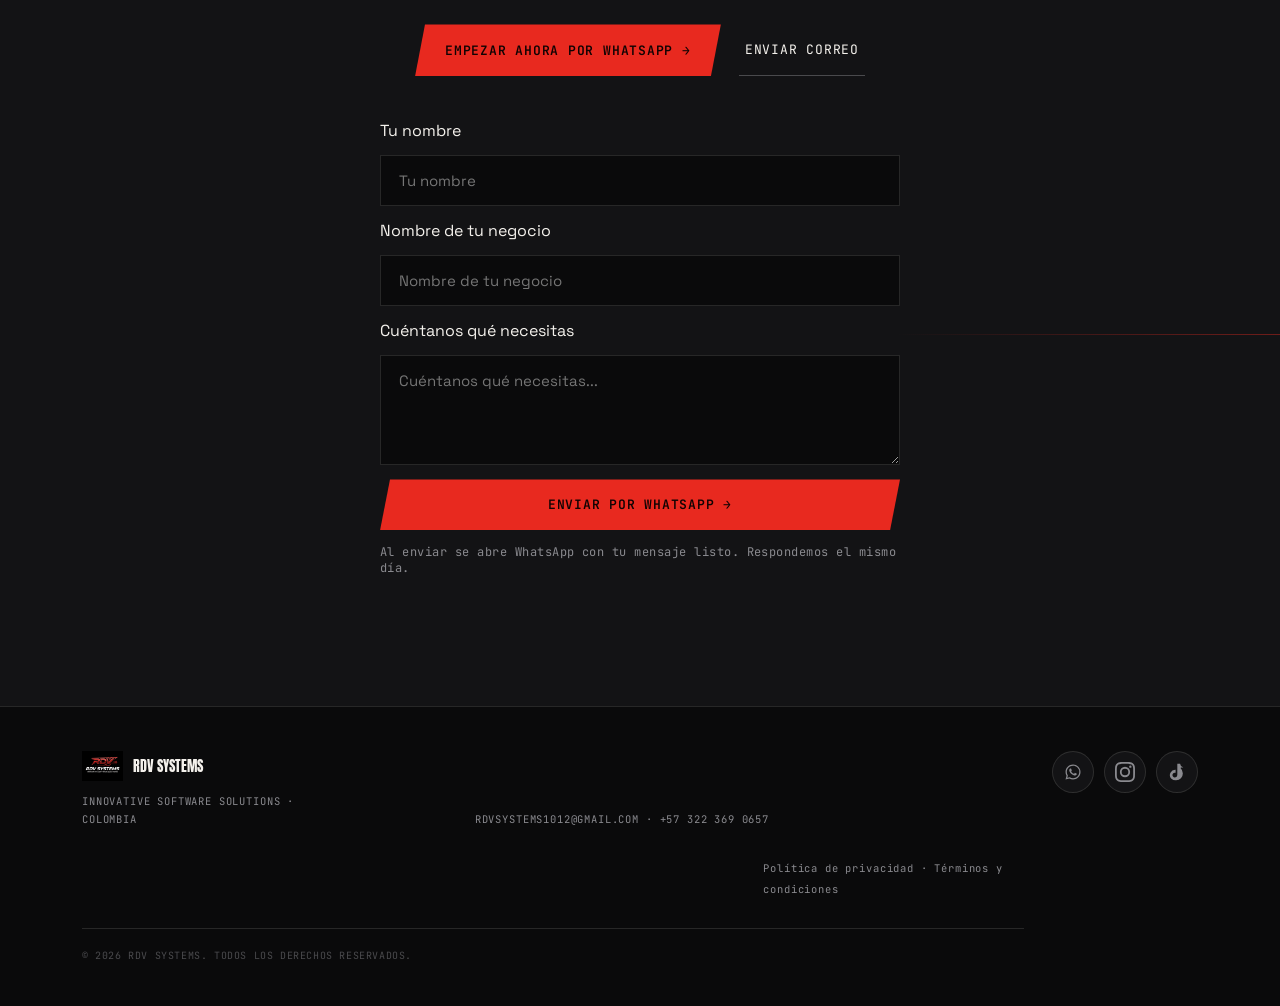
==== commit 2c218e15: "Actualizaciones: imagen finovatech, SEO, robots y ajustes de estilo" ====
--- a/index.html
+++ b/index.html
@@ -34,7 +34,7 @@
 <link rel="preconnect" href="https://fonts.googleapis.com">
 <link rel="preconnect" href="https://fonts.gstatic.com" crossorigin>
 <link href="https://fonts.googleapis.com/css2?family=Anton&family=Space+Grotesk:wght@400;500;600;700&family=JetBrains+Mono:wght@400;500&display=swap" rel="stylesheet">
-<link rel="stylesheet" href="css/style.min.css">
+<link rel="stylesheet" href="css/style.css">
 </head>
 <body>
 
@@ -59,7 +59,7 @@
     <!-- Botón CTA de contacto -->
     <a href="#contacto" class="nav-cta">Hablemos</a>
     <!-- Botón hamburguesa: se muestra solo en móvil (lo controla el JS con #menuBtn) -->
-    <button class="menu-btn" id="menuBtn" aria-label="Abrir menú" aria-expanded="false">
+    <button class="menu-btn" id="menuBtn" aria-label="Abrir menú" aria-expanded="false" aria-controls="navlinks">
       <span></span><span></span><span></span>
     </button>
   </nav>
@@ -348,7 +348,7 @@
     </div>
     <div class="portfolio-grid reveal">
       <div class="portfolio-card">
-        <div class="portfolio-thumb"><span>[ Captura de la plataforma FinovaTech ]</span></div>
+        <div class="portfolio-thumb"><img src="assets/img/finovatech.png" alt="Captura de la plataforma FinovaTech"></div>
         <div class="portfolio-body">
           <span class="tag">Software educativo</span>
           <div class="portfolio-title">FinovaTech</div>
@@ -356,19 +356,19 @@
         </div>
       </div>
       <div class="portfolio-card">
-        <div class="portfolio-thumb"><span>[ Próximo proyecto ]</span></div>
+        <div class="portfolio-thumb portfolio-thumb-placeholder"><span>[ App móvil Tungig Store ]</span></div>
         <div class="portfolio-body">
-          <span class="tag">[ Categoría ]</span>
-          <div class="portfolio-title">[ Nuevo proyecto ]</div>
-          <div class="portfolio-desc">Espacio reservado para el próximo caso real de RDV SYSTEMS. Aquí verás qué se hizo y qué resultado logró.</div>
+          <span class="tag">Comercio automotriz</span>
+          <div class="portfolio-title">Tungig Store</div>
+          <div class="portfolio-desc">App móvil para comprar accesorios y productos de personalización para carros. Incluye catálogo, selección de piezas, proceso de compra y carrito para armar cada proyecto de tuning.</div>
         </div>
       </div>
       <div class="portfolio-card">
-        <div class="portfolio-thumb"><span>[ Próximo proyecto ]</span></div>
+        <div class="portfolio-thumb portfolio-thumb-placeholder"><span>[ Plataforma CursoTracker ]</span></div>
         <div class="portfolio-body">
-          <span class="tag">[ Categoría ]</span>
-          <div class="portfolio-title">[ Nuevo proyecto ]</div>
-          <div class="portfolio-desc">Espacio reservado para otro caso real de RDV SYSTEMS. Se agrega cuando esté listo.</div>
+          <span class="tag">Gestión académica</span>
+          <div class="portfolio-title">CursoTracker</div>
+          <div class="portfolio-desc">Plataforma para administrar cursos en colegios y otras instituciones educativas. Permite organizar estudiantes, docentes, horarios, asistencia y el seguimiento de cada proceso académico.</div>
         </div>
       </div>
     </div>
@@ -422,13 +422,16 @@
       <a href="https://wa.me/573223690657?text=Hola%20RDV%20SYSTEMS%2C%20quiero%20darle%20el%20primer%20paso%20digital%20a%20mi%20negocio" target="_blank" rel="noopener" class="btn-primary">Empezar ahora por WhatsApp →</a>
       <a href="mailto:rdvsystems1012@gmail.com" class="btn-secondary">Enviar correo</a>
     </div>
-    <form class="contact-form" id="contactForm">
+    <form class="contact-form" id="contactForm" aria-label="Formulario de contacto">
       <!-- Campo honeypot anti-spam: invisible para humanos (lo oculta el CSS).
            Si un bot lo rellena, el JS ignora el envío. NO borrar / NO llenar. -->
       <input type="text" name="company_website" class="honeypot" tabindex="-1" autocomplete="off" aria-hidden="true">
-      <input type="text" name="nombre" placeholder="Tu nombre" required>
-      <input type="text" name="negocio" placeholder="Nombre de tu negocio">
-      <textarea name="mensaje" placeholder="Cuéntanos qué necesitas..." required></textarea>
+      <label class="sr-only" for="contact-nombre">Tu nombre</label>
+      <input id="contact-nombre" type="text" name="nombre" placeholder="Tu nombre" autocomplete="name" required>
+      <label class="sr-only" for="contact-negocio">Nombre de tu negocio</label>
+      <input id="contact-negocio" type="text" name="negocio" placeholder="Nombre de tu negocio" autocomplete="organization">
+      <label class="sr-only" for="contact-mensaje">Cuéntanos qué necesitas</label>
+      <textarea id="contact-mensaje" name="mensaje" placeholder="Cuéntanos qué necesitas..." required></textarea>
       <button type="submit" class="btn-primary">Enviar por WhatsApp →</button>
       <small>Al enviar se abre WhatsApp con tu mensaje listo. Respondemos el mismo día.</small>
     </form>
@@ -441,8 +444,8 @@
       <img src="assets/img/logo.png" alt="RDV SYSTEMS">
       <span>RDV SYSTEMS</span>
     </div>
-    <div class="footer-meta">Innovative Software Solutions · Colombia</div>
-    <div class="footer-meta">
+    <div class="footer-meta footer-tagline">Innovative Software Solutions · Colombia</div>
+    <div class="footer-meta footer-contact">
       <a href="mailto:rdvsystems1012@gmail.com">rdvsystems1012@gmail.com</a> ·
       <a href="https://wa.me/573223690657" target="_blank" rel="noopener">+57 322 369 0657</a>
     </div>
@@ -453,18 +456,18 @@
     <div class="footer-copy">
       &copy; <span id="year"></span> RDV SYSTEMS. Todos los derechos reservados.
     </div>
-    <div class="social">
-      <a href="https://wa.me/573223690657" target="_blank" rel="noopener" aria-label="WhatsApp de RDV SYSTEMS">
+    <div class="social" aria-label="Redes sociales de RDV SYSTEMS">
+      <a href="https://wa.me/573223690657" target="_blank" rel="noopener" aria-label="WhatsApp de RDV SYSTEMS" title="Abrir WhatsApp">
         <svg viewBox="0 0 32 32" width="20" height="20" fill="currentColor" aria-hidden="true">
           <path d="M16.04 4C9.4 4 4.05 9.35 4.05 15.99c0 2.1.55 4.16 1.6 5.98L4 28l6.15-1.61a11.94 11.94 0 0 0 5.88 1.5h.01c6.63 0 11.98-5.35 11.98-11.99 0-3.2-1.25-6.21-3.52-8.48A11.9 11.9 0 0 0 16.04 4zm0 21.88h-.01a9.9 9.9 0 0 1-5.05-1.39l-.36-.21-3.75.98 1-3.65-.24-.37a9.86 9.86 0 0 1-1.52-5.26c0-5.49 4.47-9.95 9.96-9.95 2.66 0 5.16 1.04 7.04 2.91a9.9 9.9 0 0 1 2.92 7.05c0 5.49-4.47 9.94-9.94 9.94zm5.46-7.46c-.3-.15-1.77-.87-2.05-.97-.27-.1-.47-.15-.67.15-.2.3-.77.97-.95 1.17-.17.2-.35.22-.65.07-.3-.15-1.26-.46-2.4-1.48a9 9 0 0 1-1.66-2.06c-.17-.3-.02-.46.13-.61.14-.13.3-.35.45-.52.15-.17.2-.3.3-.5.1-.2.05-.37-.02-.52-.08-.15-.67-1.62-.92-2.22-.24-.58-.49-.5-.67-.51h-.57c-.2 0-.52.07-.8.37-.27.3-1.04 1.02-1.04 2.49 0 1.47 1.07 2.89 1.22 3.09.15.2 2.1 3.2 5.09 4.49.71.31 1.26.49 1.7.63.71.23 1.36.2 1.87.12.57-.09 1.77-.72 2.02-1.42.25-.7.25-1.3.17-1.42-.07-.12-.27-.2-.57-.35z"/>
         </svg>
       </a>
-      <a href="https://www.instagram.com/rdvsystems1012/" target="_blank" rel="noopener" aria-label="Instagram de RDV SYSTEMS">
+      <a href="https://www.instagram.com/rdvsystems1012/" target="_self" aria-label="Instagram de RDV SYSTEMS" title="Abrir Instagram">
         <svg viewBox="0 0 24 24" width="20" height="20" fill="currentColor" aria-hidden="true">
           <path d="M12 2.2c3.2 0 3.58.01 4.85.07 1.17.05 1.8.25 2.23.41.56.22.96.48 1.38.9.42.42.68.82.9 1.38.16.42.36 1.06.41 2.23.06 1.27.07 1.65.07 4.85s-.01 3.58-.07 4.85c-.05 1.17-.25 1.8-.41 2.23-.22.56-.48.96-.9 1.38-.42.42-.82.68-1.38.9-.42.16-1.06.36-2.23.41-1.27.06-1.65.07-4.85.07s-3.58-.01-4.85-.07c-1.17-.05-1.8-.25-2.23-.41-.56-.22-.96-.48-1.38-.9-.42-.42-.68-.82-.9-1.38-.16-.42-.36-1.06-.41-2.23-.06-1.27-.07-1.65-.07-4.85s.01-3.58.07-4.85c.05-1.17.25-1.8.41-2.23.22-.56.48-.96.9-1.38.42-.42.82-.68 1.38-.9.42-.16 1.06-.36 2.23-.41 1.27-.06 1.65-.07 4.85-.07zM12 0C8.74 0 8.33.01 7.05.07 5.78.13 4.9.33 4.14.63c-.79.31-1.46.72-2.13 1.38C1.35 2.68.94 3.35.63 4.14.33 4.9.13 5.78.07 7.05.01 8.33 0 8.74 0 12s.01 3.67.07 4.95c.06 1.27.26 2.15.56 2.91.31.79.72 1.46 1.38 2.13.67.66 1.34 1.07 2.13 1.38.76.3 1.64.5 2.91.56C8.33 23.99 8.74 24 12 24s3.67-.01 4.95-.07c1.27-.06 2.15-.26 2.91-.56.79-.31 1.46-.72 2.13-1.38.66-.67 1.07-1.34 1.38-2.13.3-.76.5-1.64.56-2.91.06-1.28.07-1.69.07-4.95s-.01-3.67-.07-4.95c-.06-1.27-.26-2.15-.56-2.91a5.9 5.9 0 0 0-1.38-2.13A5.9 5.9 0 0 0 19.86.63c-.76-.3-1.64-.5-2.91-.56C15.67.01 15.26 0 12 0zm0 5.84A6.16 6.16 0 1 0 18.16 12 6.16 6.16 0 0 0 12 5.84zM12 16a4 4 0 1 1 4-4 4 4 0 0 1-4 4zm6.4-11.85a1.44 1.44 0 1 0 1.44 1.44 1.44 1.44 0 0 0-1.44-1.44z"/>
         </svg>
       </a>
-      <a href="https://www.tiktok.com/@rdv_systems1012" target="_blank" rel="noopener" aria-label="TikTok de RDV SYSTEMS">
+      <a href="https://www.tiktok.com/@rdv_systems1012" target="_self" aria-label="TikTok de RDV SYSTEMS" title="Abrir TikTok">
         <svg viewBox="0 0 24 24" width="20" height="20" fill="currentColor" aria-hidden="true">
           <path d="M19.59 6.69a4.83 4.83 0 0 1-3.77-4.25V2h-3.45v13.67a2.89 2.89 0 0 1-5.2 1.74 2.89 2.89 0 0 1 2.31-4.64c.3 0 .58.05.85.13V9.4a6.33 6.33 0 0 0-5.38 10.37A6.33 6.33 0 1 0 16.37 7.6a6.9 6.9 0 0 0 .22-.6v-.31z"/>
         </svg>
@@ -474,9 +477,9 @@
 </footer>
 
 <div class="wa-chat">
-  <div class="wa-panel" id="waPanel" role="dialog" aria-label="Chat de WhatsApp">
+  <div class="wa-panel" id="waPanel" role="dialog" aria-modal="true" aria-labelledby="waPanelTitle" aria-hidden="true">
     <div class="wa-panel-head">
-      <span class="wa-brand">RDV SYSTEMS</span>
+      <span class="wa-brand" id="waPanelTitle">RDV SYSTEMS</span>
       <span class="wa-status"><span class="dot"></span>En línea · respondemos hoy</span>
     </div>
     <div class="wa-panel-body">
--- a/css/style.css
+++ b/css/style.css
@@ -0,0 +1,915 @@
+  :root{
+    --black: #0a0a0b;
+    --black-2: #131315;
+    --maroon: #6e1210;
+    --red: #c81d1d;
+    --red-bright: #e8291f;
+    --off-white: #f4f1ec;
+    --paper: #ece8e1;
+    --steel: #8a8a8f;
+    --steel-dark: #4a4a4d;
+    --muted: #c9c6be;
+    --line: rgba(244,241,236,0.12);
+  }
+  *{margin:0;padding:0;box-sizing:border-box;}
+  html{scroll-behavior:smooth;}
+  body{
+    background:var(--black);
+    color:var(--off-white);
+    font-family:'Space Grotesk',sans-serif;
+    overflow-x:hidden;
+  }
+  @media (prefers-reduced-motion: reduce){
+    *{animation-duration:0.01ms !important; animation-iteration-count:1 !important; transition-duration:0.01ms !important; scroll-behavior:auto !important;}
+  }
+
+  .display{
+    font-family:'Anton',sans-serif;
+    font-weight:400;
+    text-transform:uppercase;
+    letter-spacing:0.01em;
+  }
+  .mono{
+    font-family:'JetBrains Mono',monospace;
+    text-transform:uppercase;
+    letter-spacing:0.14em;
+  }
+
+  a{color:inherit;text-decoration:none;}
+  img{display:block;max-width:100%;}
+
+  .wrap{
+    width:100%;
+    max-width:1180px;
+    margin:0 auto;
+    padding:0 32px;
+  }
+
+  /* ---------- chevron signature ---------- */
+  .chev{
+    display:inline-block;
+    width:0;height:0;
+    border-top:6px solid transparent;
+    border-bottom:6px solid transparent;
+    border-left:9px solid var(--red-bright);
+  }
+  .chevrow{
+    display:flex;
+    align-items:center;
+    gap:4px;
+  }
+  .chevrow .chev:nth-child(1){opacity:1;}
+  .chevrow .chev:nth-child(2){opacity:0.55;}
+  .chevrow .chev:nth-child(3){opacity:0.28;}
+
+  .speedlines{
+    position:absolute;
+    inset:0;
+    pointer-events:none;
+    overflow:hidden;
+    z-index:0;
+  }
+  .speedlines span{
+    position:absolute;
+    height:1px;
+    right:-40%;
+    width:70%;
+    background:linear-gradient(90deg, transparent, rgba(232,41,31,0.5), transparent);
+    transform:skewX(-20deg);
+    animation:streak 5.5s linear infinite;
+  }
+  @keyframes streak{
+    0%{transform:translateX(0) skewX(-20deg); opacity:0;}
+    8%{opacity:1;}
+    50%{opacity:1;}
+    100%{transform:translateX(-160%) skewX(-20deg); opacity:0;}
+  }
+
+  /* ---------- nav ---------- */
+  header{
+    position:fixed;
+    top:0; left:0; right:0;
+    z-index:100;
+    background:rgba(10,10,11,0.82);
+    backdrop-filter:blur(10px);
+    border-bottom:1px solid var(--line);
+  }
+  nav{
+    display:flex;
+    align-items:center;
+    justify-content:space-between;
+    padding:16px 32px;
+    max-width:1180px;
+    margin:0 auto;
+  }
+  .brand{
+    display:flex;
+    align-items:center;
+    gap:10px;
+  }
+  .brand img{height:34px;width:auto;}
+  .brand span{
+    font-family:'Anton',sans-serif;
+    font-size:18px;
+    letter-spacing:0.04em;
+  }
+  .navlinks{
+    display:flex;
+    gap:34px;
+    font-size:13px;
+  }
+  .navlinks a{
+    color:var(--steel);
+    transition:color .2s;
+    font-family:'JetBrains Mono',monospace;
+    letter-spacing:0.08em;
+    text-transform:uppercase;
+    font-size:11.5px;
+  }
+  .navlinks a:hover{color:var(--off-white);}
+  .nav-cta{
+    background:var(--red-bright);
+    color:var(--off-white);
+    padding:10px 20px;
+    font-family:'JetBrains Mono',monospace;
+    font-size:11.5px;
+    letter-spacing:0.08em;
+    text-transform:uppercase;
+    clip-path:polygon(8px 0, 100% 0, calc(100% - 8px) 100%, 0 100%);
+    transition:background .2s, transform .2s;
+  }
+  .nav-cta:hover{background:var(--red); transform:translateX(2px);}
+  .menu-btn{
+    display:none;
+    background:none;border:none;cursor:pointer;
+    width:40px;height:40px;
+    flex-direction:column;
+    align-items:center;justify-content:center;
+    gap:5px;
+    padding:0;
+  }
+  .menu-btn span{
+    display:block;
+    width:24px;height:2px;
+    background:var(--off-white);
+    transition:transform .25s, opacity .25s;
+  }
+  .menu-btn.is-open span:nth-child(1){transform:translateY(7px) rotate(45deg);}
+  .menu-btn.is-open span:nth-child(2){opacity:0;}
+  .menu-btn.is-open span:nth-child(3){transform:translateY(-7px) rotate(-45deg);}
+
+  /* ---------- hero ---------- */
+  .hero{
+    position:relative;
+    min-height:100svh;
+    display:flex;
+    flex-direction:column;
+    justify-content:center;
+    padding-top:90px;
+    background:
+      radial-gradient(ellipse 900px 600px at 78% 18%, rgba(200,29,29,0.18), transparent 60%),
+      radial-gradient(ellipse 700px 500px at 10% 90%, rgba(110,18,16,0.22), transparent 60%),
+      var(--black);
+    overflow:hidden;
+  }
+  .hero-grid{
+    position:absolute;
+    inset:0;
+    background-image:
+      linear-gradient(var(--line) 1px, transparent 1px),
+      linear-gradient(90deg, var(--line) 1px, transparent 1px);
+    background-size:64px 64px;
+    mask-image:linear-gradient(to bottom, transparent, rgba(0,0,0,0.5) 30%, transparent 85%);
+    opacity:0.5;
+  }
+  .hero-inner{
+    position:relative;
+    z-index:2;
+    max-width:1180px;
+    margin:0 auto;
+    padding:60px 32px 80px;
+    width:100%;
+  }
+  .eyebrow{
+    display:flex;
+    align-items:center;
+    gap:10px;
+    font-size:12px;
+    color:var(--red-bright);
+    margin-bottom:26px;
+  }
+  .eyebrow-text{
+    font-family:'JetBrains Mono',monospace;
+    letter-spacing:0.18em;
+  }
+  h1.display{
+    font-size:clamp(44px, 8vw, 96px);
+    line-height:0.94;
+    max-width:920px;
+  }
+  h1.display .accent{
+    color:var(--red-bright);
+    -webkit-text-stroke: 0px;
+  }
+  .hero-sub{
+    margin-top:28px;
+    max-width:560px;
+    font-size:18px;
+    line-height:1.6;
+    color:#c9c6be;
+  }
+  .hero-ctas{
+    margin-top:42px;
+    display:flex;
+    gap:18px;
+    flex-wrap:wrap;
+    align-items:center;
+  }
+  .btn-primary{
+    background:var(--red-bright);
+    color:#100303;
+    font-family:'JetBrains Mono',monospace;
+    font-weight:600;
+    font-size:13px;
+    letter-spacing:0.06em;
+    text-transform:uppercase;
+    padding:17px 30px;
+    clip-path:polygon(10px 0, 100% 0, calc(100% - 10px) 100%, 0 100%);
+    transition:transform .2s, background .2s;
+    display:inline-flex;
+    align-items:center;
+    gap:10px;
+  }
+  .btn-primary:hover{background:var(--off-white); transform:translateX(3px);}
+  .btn-secondary{
+    font-family:'JetBrains Mono',monospace;
+    font-size:13px;
+    letter-spacing:0.06em;
+    text-transform:uppercase;
+    color:var(--off-white);
+    padding:17px 6px;
+    border-bottom:1px solid var(--steel-dark);
+    transition:border-color .2s, color .2s;
+  }
+  .btn-secondary:hover{border-color:var(--red-bright); color:var(--red-bright);}
+  .hero-trust{
+    margin-top:18px;
+    font-family:'JetBrains Mono',monospace;
+    font-size:12px;
+    letter-spacing:0.03em;
+    color:var(--muted);
+    display:flex;
+    gap:20px;
+    flex-wrap:wrap;
+    align-items:center;
+  }
+  .hero-trust span{color:var(--red-bright);}
+
+  .hero-stats{
+    margin-top:76px;
+    display:grid;
+    grid-template-columns:repeat(3,auto);
+    gap:56px;
+    border-top:1px solid var(--line);
+    padding-top:28px;
+    max-width:720px;
+  }
+  .stat-num{
+    font-family:'Anton',sans-serif;
+    font-size:30px;
+    color:var(--off-white);
+  }
+  .stat-label{
+    font-family:'JetBrains Mono',monospace;
+    font-size:10.5px;
+    letter-spacing:0.1em;
+    text-transform:uppercase;
+    color:var(--steel);
+    margin-top:6px;
+  }
+
+  /* ---------- section shared ---------- */
+  section{position:relative;}
+  .section-pad{padding:120px 0;}
+  .section-head{
+    max-width:640px;
+    margin-bottom:64px;
+  }
+  .section-tag{
+    display:flex;
+    align-items:center;
+    gap:10px;
+    color:var(--red-bright);
+    font-size:11.5px;
+    margin-bottom:18px;
+  }
+  .section-title{
+    font-size:clamp(30px, 4vw, 46px);
+    line-height:1.05;
+  }
+  .section-title .accent{color:var(--red-bright);}
+
+  /* ---------- services ---------- */
+  .services{background:var(--black-2);}
+  .service-list{
+    display:flex;
+    flex-direction:column;
+    border-top:1px solid var(--line);
+  }
+  .service-row{
+    display:grid;
+    grid-template-columns:64px 1.1fr 1.4fr;
+    gap:36px;
+    padding:56px 0 24px;
+    border-bottom:1px solid var(--line);
+    align-items:start;
+    transition:background .25s;
+    position:relative;
+  }
+  .service-row:hover{background:rgba(232,41,31,0.045);}
+  .service-mark{
+    font-family:'Anton',sans-serif;
+    font-size:15px;
+    color:var(--steel-dark);
+    padding-top:6px;
+    transition:color .25s;
+  }
+  .service-row:hover .service-mark{color:var(--red-bright);}
+  .service-name{
+    font-family:'Anton',sans-serif;
+    font-size:clamp(22px,2.6vw,30px);
+    line-height:1.05;
+    text-transform:uppercase;
+  }
+  .service-name .tag{
+    display:block;
+    font-family:'JetBrains Mono',monospace;
+    font-size:10.5px;
+    letter-spacing:0.1em;
+    color:var(--red-bright);
+    margin-top:10px;
+    text-transform:uppercase;
+  }
+  .service-desc{
+    color:#c9c6be;
+    font-size:15.5px;
+    line-height:1.65;
+    padding-top:6px;
+  }
+  .service-desc ul{
+    margin-top:14px;
+    padding-left:0;
+    list-style:none;
+  }
+  .service-desc li{
+    display:flex;
+    gap:10px;
+    margin-top:8px;
+    color:var(--off-white);
+    font-size:14.5px;
+  }
+  .service-desc li::before{
+    content:"";
+    width:0;height:0;
+    margin-top:6px;
+    border-top:4px solid transparent;
+    border-bottom:4px solid transparent;
+    border-left:6px solid var(--red-bright);
+    flex-shrink:0;
+  }
+
+  /* ---------- why ---------- */
+  .why{background:var(--paper); color:var(--black);}
+  .why .section-title{color:var(--black);}
+  .why-grid{
+    display:grid;
+    grid-template-columns:repeat(3,1fr);
+    gap:1px;
+    background:rgba(10,10,11,0.12);
+    border:1px solid rgba(10,10,11,0.12);
+  }
+  .why-card{
+    background:var(--paper);
+    padding:44px 34px;
+  }
+  .why-num{
+    font-family:'JetBrains Mono',monospace;
+    font-size:11px;
+    letter-spacing:0.1em;
+    color:var(--red);
+    margin-bottom:22px;
+  }
+  .why-title{
+    font-family:'Anton',sans-serif;
+    font-size:24px;
+    text-transform:uppercase;
+    margin-bottom:14px;
+  }
+  .why-desc{
+    font-size:15px;
+    line-height:1.6;
+    color:#4a4640;
+  }
+
+  /* ---------- process ---------- */
+  .process{background:var(--black);}
+  .process-line{
+    position:relative;
+    padding-left:38px;
+    border-left:1px solid var(--line);
+  }
+  .process-step{
+    position:relative;
+    padding-bottom:56px;
+  }
+  .process-step:last-child{padding-bottom:0;}
+  .process-step::before{
+    content:"";
+    position:absolute;
+    left:-43px;
+    top:2px;
+    width:9px;height:9px;
+    background:var(--black);
+    border:2px solid var(--red-bright);
+    border-radius:50%;
+  }
+  .process-step-title{
+    font-family:'Anton',sans-serif;
+    font-size:21px;
+    text-transform:uppercase;
+    margin-bottom:8px;
+  }
+  .process-step-desc{
+    color:#c9c6be;
+    font-size:15px;
+    line-height:1.6;
+    max-width:520px;
+  }
+  .process-step-mono{
+    font-family:'JetBrains Mono',monospace;
+    font-size:10.5px;
+    color:var(--red-bright);
+    letter-spacing:0.1em;
+    margin-bottom:10px;
+    display:block;
+  }
+
+  /* ---------- cta ---------- */
+  .cta{
+    background:var(--black-2);
+    position:relative;
+    overflow:hidden;
+    border-top:1px solid var(--line);
+  }
+  .cta-inner{
+    text-align:center;
+    padding:130px 32px;
+    position:relative;
+    z-index:2;
+  }
+  .cta h2{
+    font-size:clamp(34px,6vw,64px);
+    line-height:1.0;
+  }
+  .cta h2 .accent{color:var(--red-bright);}
+  .cta p{
+    margin:22px auto 0;
+    max-width:480px;
+    color:#c9c6be;
+    font-size:16px;
+  }
+  .cta-btns{
+    margin-top:40px;
+    display:flex;
+    gap:18px;
+    justify-content:center;
+    flex-wrap:wrap;
+  }
+
+  /* ---------- footer ---------- */
+  footer{
+    background:var(--black);
+    border-top:1px solid var(--line);
+    padding:44px 0;
+  }
+  .footer-inner{
+    display:grid;
+    grid-template-columns:1.4fr 1fr 1fr auto;
+    align-items:start;
+    gap:28px;
+  }
+  .footer-brand{
+    display:flex;
+    align-items:center;
+    gap:10px;
+    font-size:15px;
+  }
+  .footer-brand img{height:30px; width:auto;}
+  .footer-brand span{
+    font-family:'Anton',sans-serif;
+    font-size:14px;
+  }
+  .footer-meta{
+    font-family:'JetBrains Mono',monospace;
+    font-size:10.5px;
+    letter-spacing:0.08em;
+    color:var(--steel);
+    text-transform:uppercase;
+  }
+  .footer-tagline{grid-column:1; margin-top:-16px; max-width:220px; line-height:1.7;}
+  .footer-contact{grid-column:2 / span 2; line-height:2;}
+  .footer-contact a{transition:color .2s;}
+  .footer-contact a:hover{color:var(--off-white);}
+  .footer-legal{
+    font-family:'JetBrains Mono',monospace;
+    font-size:10.5px;
+    letter-spacing:0.08em;
+    color:var(--steel);
+  }
+  .footer-legal a{color:var(--steel); transition:color .2s;}
+  .footer-legal a:hover{color:var(--red-bright);}
+  .footer-legal{grid-column:3; line-height:2;}
+  .footer-copy{
+    grid-column:1 / span 3;
+    border-top:1px solid var(--line);
+    padding-top:20px;
+    color:var(--steel-dark);
+    font-family:'JetBrains Mono',monospace;
+    font-size:10px;
+    letter-spacing:.06em;
+    text-transform:uppercase;
+  }
+
+  /* ---------- for whom ---------- */
+  .forwhom{background:var(--black);}
+  .forwhom-grid{
+    display:grid;
+    grid-template-columns:repeat(3,1fr);
+    gap:20px;
+  }
+  .forwhom-card{
+    background:var(--black-2);
+    border:1px solid var(--line);
+    padding:36px 30px;
+    transition:border-color .25s, transform .25s;
+  }
+  .forwhom-card:hover{border-color:var(--red-bright); transform:translateY(-4px);}
+  .forwhom-ico{
+    width:44px;height:44px;
+    display:flex;align-items:center;justify-content:center;
+    background:rgba(232,41,31,0.12);
+    margin-bottom:22px;
+    clip-path:polygon(8px 0, 100% 0, calc(100% - 8px) 100%, 0 100%);
+  }
+  .forwhom-ico span{
+    font-family:'JetBrains Mono',monospace;
+    font-size:16px;
+    color:var(--red-bright);
+    letter-spacing:0.05em;
+  }
+  .forwhom-title{
+    font-family:'Anton',sans-serif;
+    font-size:21px;
+    text-transform:uppercase;
+    margin-bottom:10px;
+  }
+  .forwhom-desc{
+    color:#c9c6be;
+    font-size:15px;
+    line-height:1.6;
+  }
+
+  /* ---------- testimonials ---------- */
+  .testi{background:var(--black-2);}
+  .testi-grid{
+    display:grid;
+    grid-template-columns:repeat(3,1fr);
+    gap:20px;
+  }
+  .testi-card{
+    background:var(--black);
+    border:1px solid var(--line);
+    padding:36px 32px;
+    display:flex;
+    flex-direction:column;
+    gap:20px;
+  }
+  .testi-who{font-family:'JetBrains Mono',monospace; font-size:11px; color:var(--steel); letter-spacing:0.08em; text-transform:uppercase;}
+  .testi-who b{color:var(--off-white); font-weight:500;}
+  .testi-placeholder{
+    border:1px dashed var(--steel-dark);
+    background:transparent;
+    color:var(--steel);
+    font-size:13.5px;
+    line-height:1.55;
+    padding:14px 16px;
+    font-family:'JetBrains Mono',monospace;
+  }
+
+  /* ---------- price note ---------- */
+  .price-note{
+    margin-top:34px;
+    display:inline-flex;
+    align-items:center;
+    gap:12px;
+    border:1px solid var(--line);
+    background:rgba(232,41,31,0.06);
+    padding:14px 22px;
+    font-size:14.5px;
+    color:var(--off-white);
+  }
+  .price-note b{font-family:'Anton',sans-serif; font-size:17px; color:var(--red-bright); letter-spacing:0.02em;}
+
+  /* ---------- reveal on scroll ---------- */
+  .reveal{
+    opacity:0;
+    transform:translateY(24px);
+    transition:opacity .7s ease, transform .7s ease;
+  }
+  .reveal.is-visible{
+    opacity:1;
+    transform:translateY(0);
+  }
+
+  /* ---------- whatsapp chat bubble ---------- */
+  .wa-chat{position:fixed;bottom:24px;right:24px;z-index:200;display:flex;flex-direction:column;align-items:flex-end;gap:14px;}
+  .wa-panel{
+    width:300px;
+    background:var(--black-2);
+    border:1px solid var(--line);
+    border-radius:12px;
+    overflow:hidden;
+    box-shadow:0 12px 32px rgba(0,0,0,0.5);
+    opacity:0;transform:translateY(14px) scale(0.96);
+    pointer-events:none;
+    transform-origin:bottom right;
+    transition:opacity .25s ease, transform .25s ease;
+  }
+  .wa-chat.is-open .wa-panel{opacity:1;transform:translateY(0) scale(1);pointer-events:auto;}
+  .wa-panel-head{
+    background:var(--red-bright);
+    padding:16px 18px;
+    display:flex;flex-direction:column;gap:4px;
+  }
+  .wa-panel-head .wa-brand{font-family:'Anton',sans-serif;font-size:18px;letter-spacing:0.03em;}
+  .wa-panel-head .wa-status{font-family:'JetBrains Mono',monospace;font-size:10.5px;color:rgba(255,255,255,0.85);letter-spacing:0.06em;}
+  .wa-panel-head .dot{display:inline-block;width:8px;height:8px;border-radius:50%;background:#57d388;margin-right:6px;}
+  .wa-panel-body{padding:18px 18px 6px;}
+  .wa-panel-body p{font-size:14.5px;line-height:1.55;color:#e9e6df;}
+  .wa-panel-btn{
+    display:block;
+    margin:14px 18px 18px;
+    background:#25D366;
+    color:#04170c;
+    font-weight:600;
+    font-family:'JetBrains Mono',monospace;
+    font-size:11.5px;
+    letter-spacing:0.05em;
+    text-transform:uppercase;
+    text-align:center;
+    padding:13px 16px;
+    border-radius:8px;
+    transition:transform .2s, background .2s;
+  }
+  .wa-panel-btn:hover{transform:translateY(-2px);background:#2ce073;}
+  .wa-btn{
+    width:60px;height:60px;
+    background:#25D366;
+    border:none;border-radius:50%;
+    display:flex;align-items:center;justify-content:center;
+    color:#fff;cursor:pointer;
+    box-shadow:0 6px 18px rgba(37,211,102,0.35);
+    transition:transform .2s, box-shadow .2s;
+  }
+  .wa-btn:hover{transform:scale(1.08); box-shadow:0 8px 22px rgba(37,211,102,0.5);}
+
+  /* ---------- footer social ---------- */
+  .social{display:flex;gap:10px; grid-column:4; grid-row:1 / span 2; position:relative; z-index:300;}
+  .social a{
+    width:42px;height:42px;
+    display:flex;align-items:center;justify-content:center;
+    position:relative;z-index:1;cursor:pointer;
+    touch-action:manipulation;
+    border-radius:50%;
+    border:1px solid var(--line);
+    color:var(--steel);
+    background:var(--black-2);
+    transition:border-color .2s, color .2s, transform .2s;
+  }
+  .social a svg{pointer-events:none;}
+  .social a:hover{color:var(--off-white); border-color:var(--red-bright); transform:translateY(-3px);}
+  .social a:focus-visible{color:var(--off-white); border-color:var(--red-bright); transform:translateY(-2px);}
+
+  /* ---------- contact form ---------- */
+  .contact-form{
+    margin:44px auto 0;
+    max-width:520px;
+    display:flex;
+    flex-direction:column;
+    gap:14px;
+    text-align:left;
+  }
+  .contact-form input,
+  .contact-form textarea{
+    width:100%;
+    background:var(--black);
+    border:1px solid var(--line);
+    color:var(--off-white);
+    font-family:'Space Grotesk',sans-serif;
+    font-size:15px;
+    padding:15px 18px;
+    transition:border-color .2s;
+  }
+  .contact-form input:focus,
+  .contact-form textarea:focus{outline:none;border-color:var(--red-bright);}
+  .contact-form input:focus-visible,
+  .contact-form textarea:focus-visible,
+  a:focus-visible,
+  button:focus-visible{outline:2px solid var(--red-bright);outline-offset:3px;}
+  .contact-form textarea{min-height:110px;resize:vertical;}
+  .contact-form .btn-primary{justify-content:center;border:none;cursor:pointer;}
+  .contact-form small{color:var(--steel);font-size:12px;font-family:'JetBrains Mono',monospace;letter-spacing:0.04em;}
+
+  /* ---------- portfolio ---------- */
+  .portfolio{background:var(--black);}
+  .portfolio-grid{
+    display:grid;
+    grid-template-columns:repeat(3,1fr);
+    gap:20px;
+  }
+  .portfolio-card{
+    background:var(--black-2);
+    border:1px solid var(--line);
+    overflow:hidden;
+    transition:border-color .25s, transform .25s;
+  }
+  .portfolio-card:hover{border-color:var(--red-bright); transform:translateY(-4px);}
+  .portfolio-thumb{
+    height:170px;
+    display:flex;align-items:center;justify-content:center;
+    background:rgba(232,41,31,0.08);
+    border-bottom:1px solid var(--line);
+  }
+  .portfolio-thumb img{width:100%;height:100%;object-fit:cover;display:block;}
+  .portfolio-thumb span{font-family:'Anton',sans-serif;font-size:15px;color:var(--steel-dark);letter-spacing:0.05em;}
+  .portfolio-body{padding:24px 26px;}
+  .portfolio-body .tag{
+    display:inline-block;
+    font-family:'JetBrains Mono',monospace;
+    font-size:10px;
+    letter-spacing:0.1em;
+    color:var(--red-bright);
+    text-transform:uppercase;
+    margin-bottom:10px;
+  }
+  .portfolio-title{font-family:'Anton',sans-serif;font-size:19px;text-transform:uppercase;margin-bottom:8px;}
+  .portfolio-desc{color:#c9c6be;font-size:14.5px;line-height:1.6;}
+
+  @media (max-width:860px){
+    .navlinks{
+      display:flex;
+      flex-direction:column;
+      position:fixed;
+      top:71px; left:0; right:0;
+      background:rgba(10,10,11,0.97);
+      backdrop-filter:blur(10px);
+      border-bottom:1px solid var(--line);
+      padding:18px 32px 26px;
+      gap:20px;
+      transform:translateY(-130%);
+      visibility:hidden;
+      pointer-events:none;
+      transition:transform .3s ease;
+      z-index:99;
+    }
+    .navlinks.is-open{transform:translateY(0);visibility:visible;pointer-events:auto;}
+    .navlinks a{font-size:14px;padding:4px 0;border-bottom:1px solid var(--line);}
+    .nav-cta{display:none;}
+    .menu-btn{display:flex;}
+    .why-grid{grid-template-columns:1fr;}
+    .service-row{grid-template-columns:1fr; gap:14px;}
+    .hero-stats{grid-template-columns:1fr 1fr; gap:32px 40px;}
+    .forwhom-grid{grid-template-columns:1fr;}
+    .testi-grid{grid-template-columns:1fr;}
+    .portfolio-grid{grid-template-columns:1fr;}
+    .footer-inner{grid-template-columns:1fr; gap:22px;}
+    .footer-tagline,.footer-contact,.footer-legal,.footer-copy,.social{grid-column:1; grid-row:auto;}
+    .footer-tagline{margin-top:-12px;}
+    .footer-copy{margin-top:4px;}
+  }
+
+/* Campo honeypot anti-spam: oculto para humanos, solo los bots lo "ven" y rellenan. */
+.honeypot{
+  position:absolute !important;
+  left:-9999px !important;
+  top:auto;
+  width:1px;
+  height:1px;
+  overflow:hidden;
+  opacity:0;
+  pointer-events:none;
+  z-index:-1;
+}
+
+/* ---------- tabla de precios (datos reales RDV) ---------- */
+.price-grid{
+  display:grid;
+  grid-template-columns:repeat(3,1fr);
+  gap:18px;
+  margin-top:40px;
+}
+.price-cat{
+  position:relative;
+  border:1px solid var(--line);
+  background:linear-gradient(180deg, var(--black-2), #0e0e10);
+  border-radius:14px;
+  padding:26px 24px;
+  transition:border-color .3s ease, transform .3s ease, box-shadow .3s ease;
+  overflow:hidden;
+}
+.price-cat::after{
+  content:'';
+  position:absolute;
+  top:0; left:0; right:0;
+  height:2px;
+  background:linear-gradient(90deg, transparent, var(--red-bright), transparent);
+  opacity:0;
+  transition:opacity .3s ease;
+}
+.price-cat:hover{border-color:var(--red-bright); transform:translateY(-6px); box-shadow:0 18px 40px rgba(0,0,0,.45);}
+.price-cat:hover::after{opacity:1;}
+.price-cat-featured{
+  border-color:var(--red-bright);
+  background:linear-gradient(180deg, rgba(232,41,31,.08), rgba(142,11,6,.12));
+  transform:translateY(-8px);
+}
+.price-cat-featured:hover{transform:translateY(-12px);}
+.price-cat-badge{
+  position:absolute;
+  top:14px; right:-34px;
+  transform:rotate(45deg);
+  background:var(--red-bright);
+  color:#100303;
+  font-family:'JetBrains Mono',monospace;
+  font-size:10px;
+  font-weight:600;
+  letter-spacing:.08em;
+  text-transform:uppercase;
+  padding:6px 40px;
+}
+.price-cat-top{
+  display:flex;
+  align-items:flex-start;
+  gap:12px;
+  margin-bottom:18px;
+}
+.price-cat-num{
+  font-family:'Anton',sans-serif;
+  font-size:30px;
+  line-height:1;
+  color:var(--line);
+  -webkit-text-stroke:1px var(--steel);
+  transition:color .3s ease, -webkit-text-stroke-color .3s ease;
+}
+.price-cat:hover .price-cat-num{color:var(--red-bright); -webkit-text-stroke-color:var(--red-bright);}
+.price-cat-title{
+  font-family:'Anton',sans-serif;
+  font-size:15px;
+  letter-spacing:.04em;
+  text-transform:uppercase;
+  color:var(--off-white);
+  line-height:1.2;
+}
+.price-cat-price{
+  font-family:'JetBrains Mono',monospace;
+  font-size:12px;
+  letter-spacing:.05em;
+  color:var(--steel);
+  text-transform:uppercase;
+  margin-bottom:6px;
+}
+.price-cat-price b{
+  font-family:'Anton',sans-serif;
+  font-size:26px;
+  letter-spacing:.01em;
+  color:var(--red-bright);
+}
+.price-list{list-style:none;}
+.price-list li{
+  display:flex;
+  justify-content:space-between;
+  align-items:baseline;
+  gap:12px;
+  padding:9px 0;
+  border-bottom:1px solid var(--line);
+  font-size:13.5px;
+  line-height:1.45;
+}
+.price-list li:last-child{border-bottom:none;}
+.price-list li span{color:#c9c6be;}
+.price-list li b{font-family:'JetBrains Mono',monospace; font-size:13px; white-space:nowrap; color:var(--off-white);}
+.price-note{margin-top:26px; text-align:center; color:#c9c6be; font-size:14px;}
+
+@media (max-width:860px){
+  .price-grid{grid-template-columns:1fr;}
+}
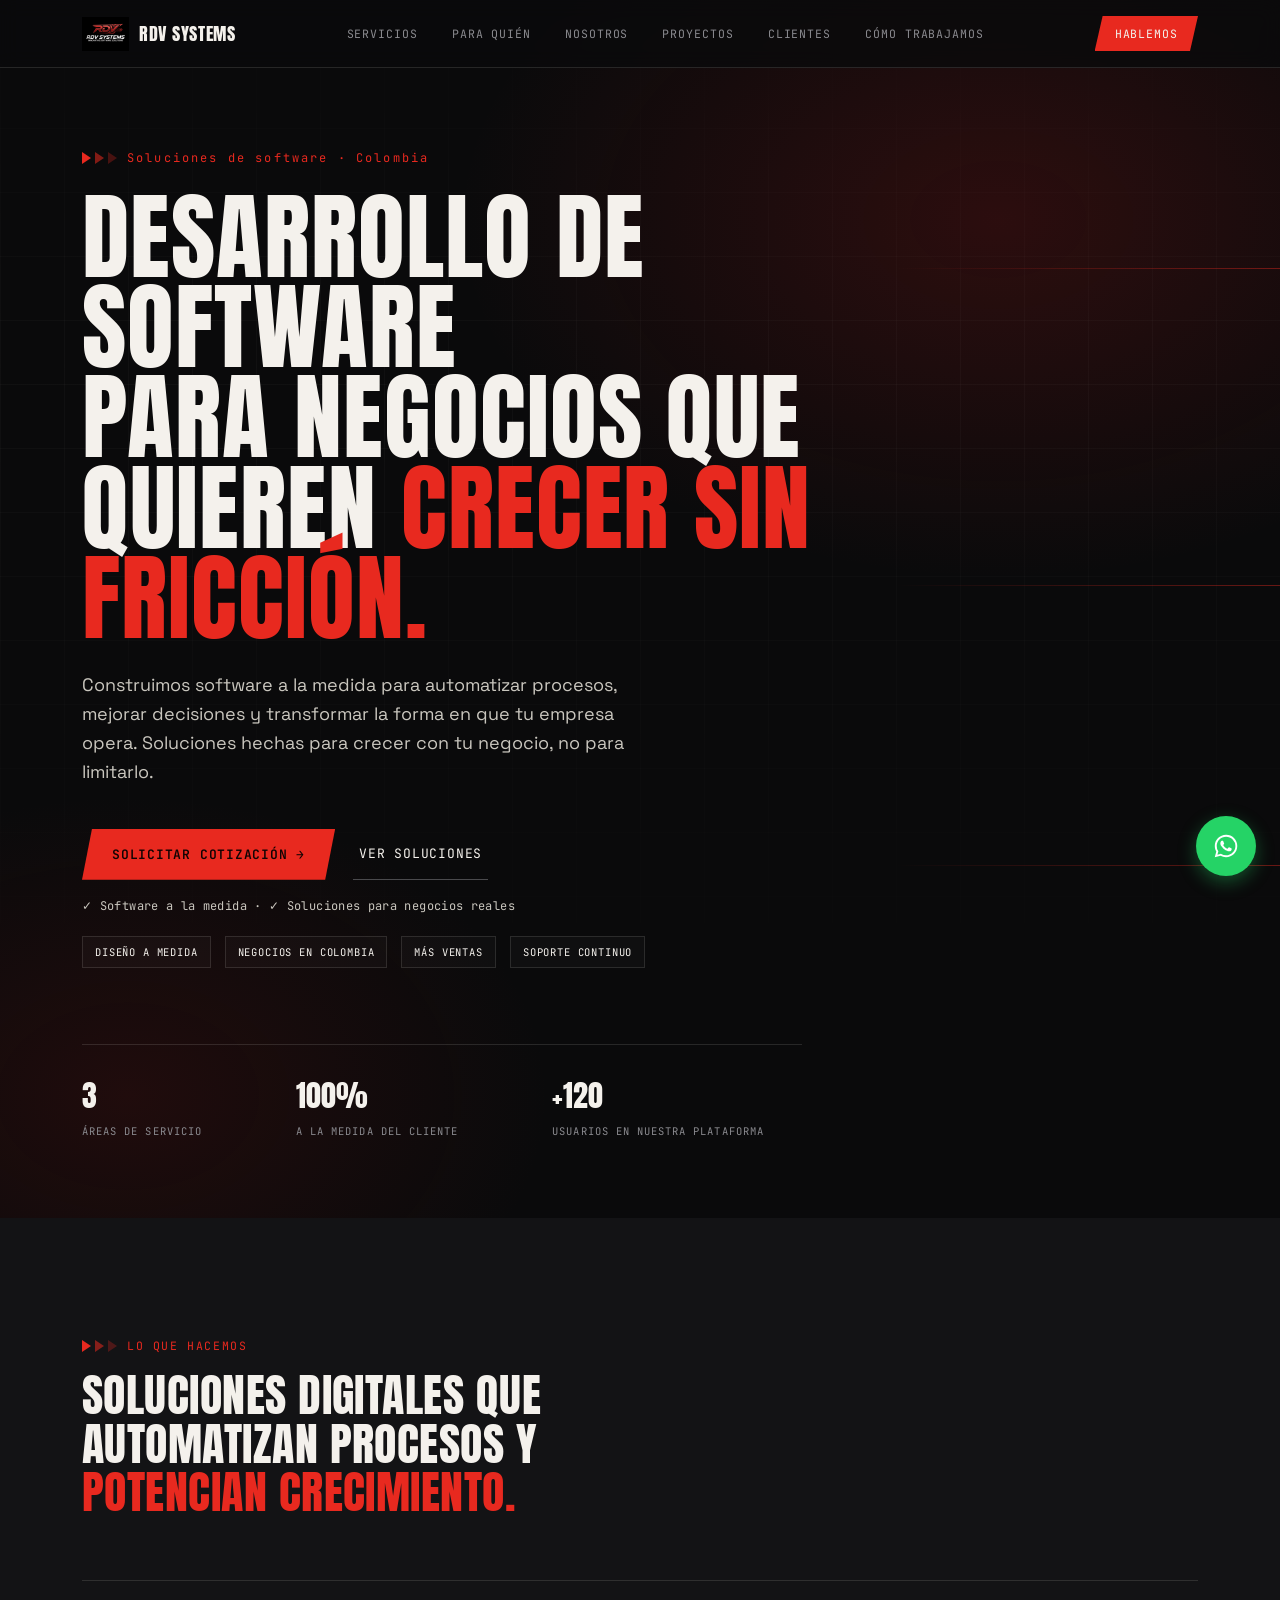
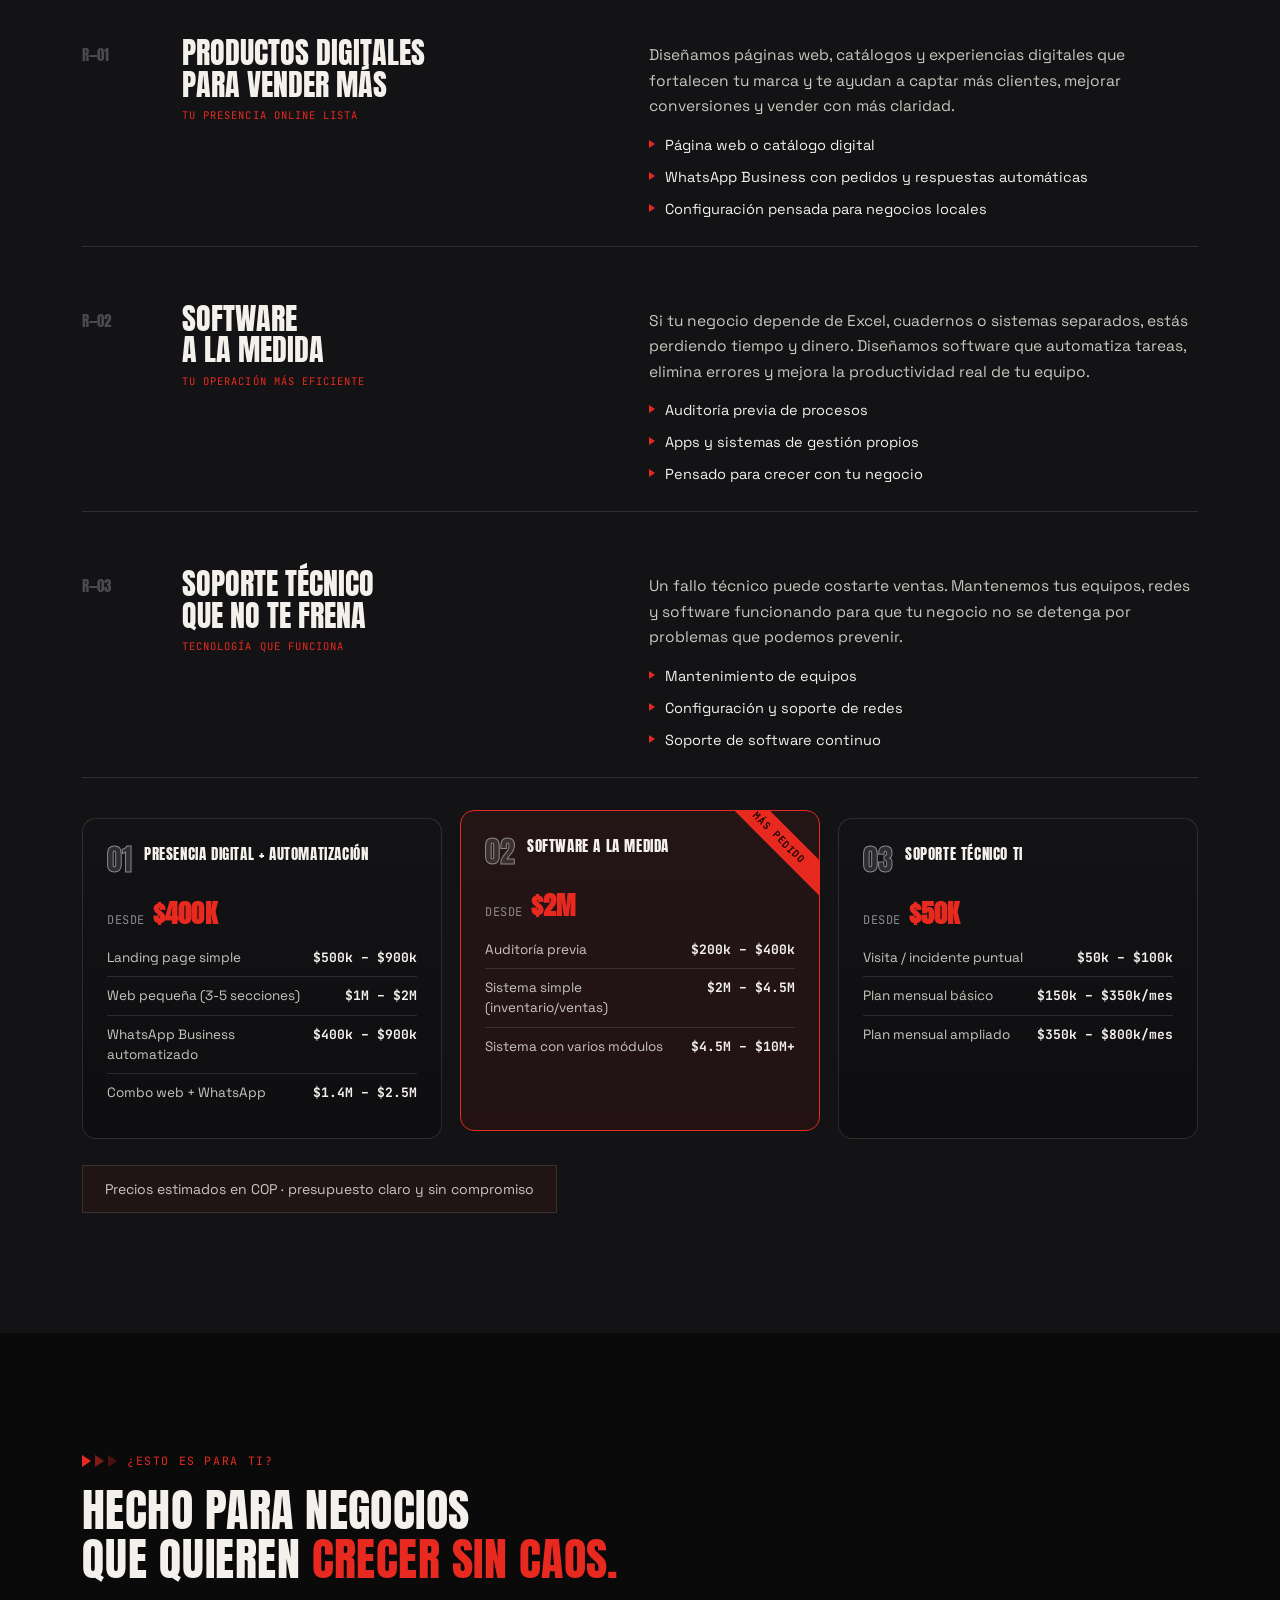
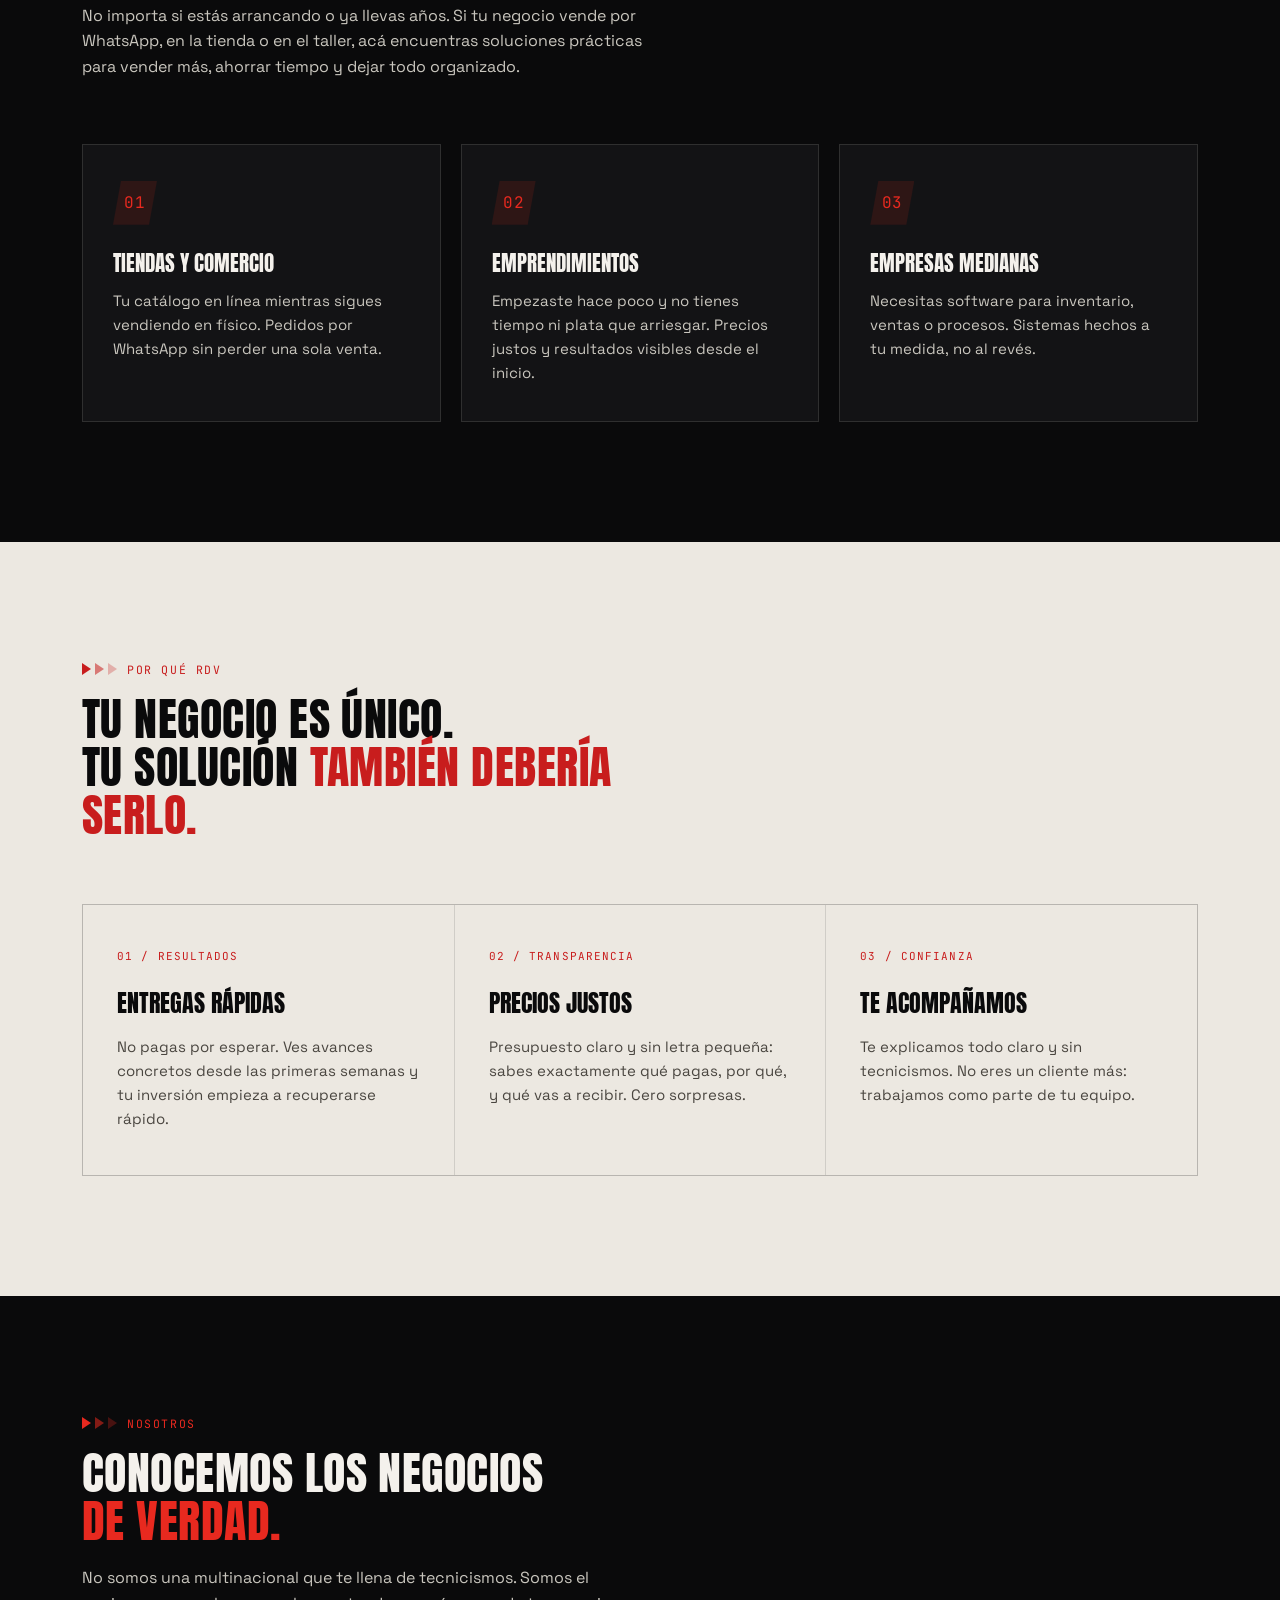
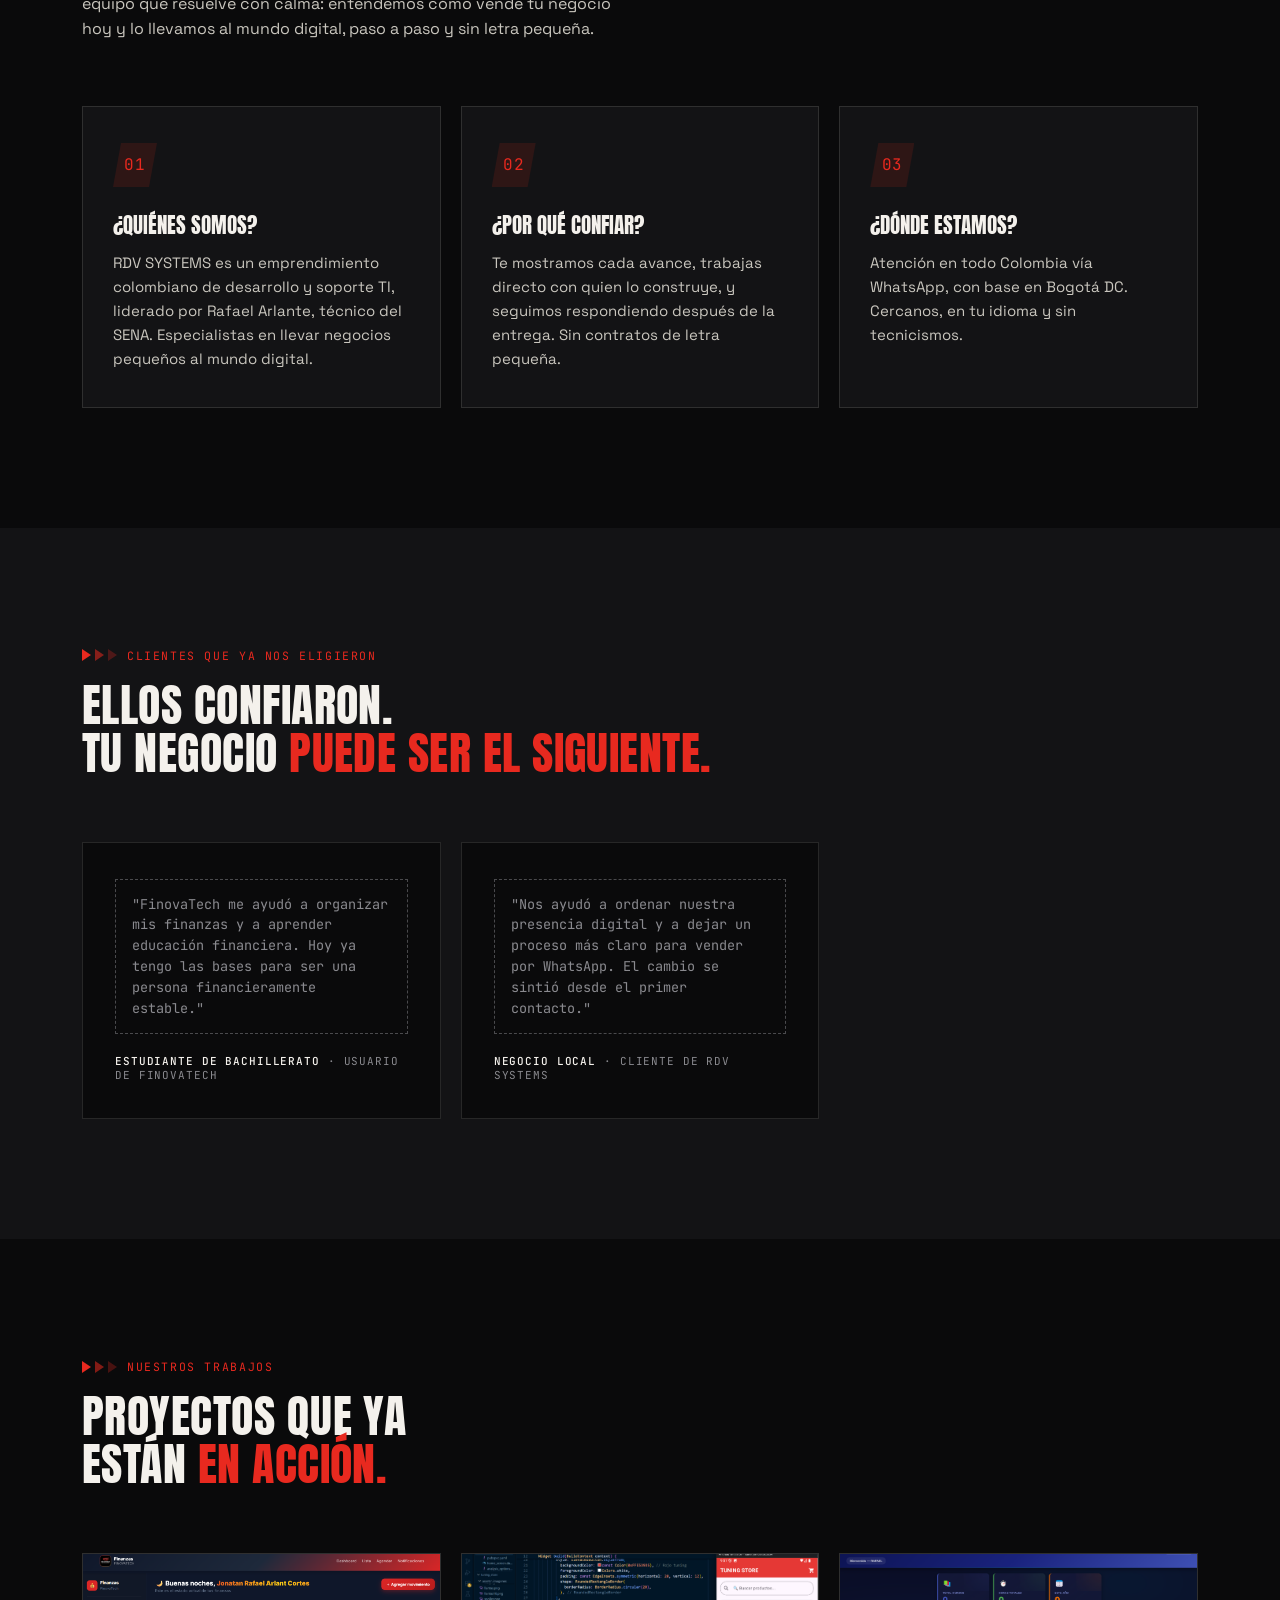
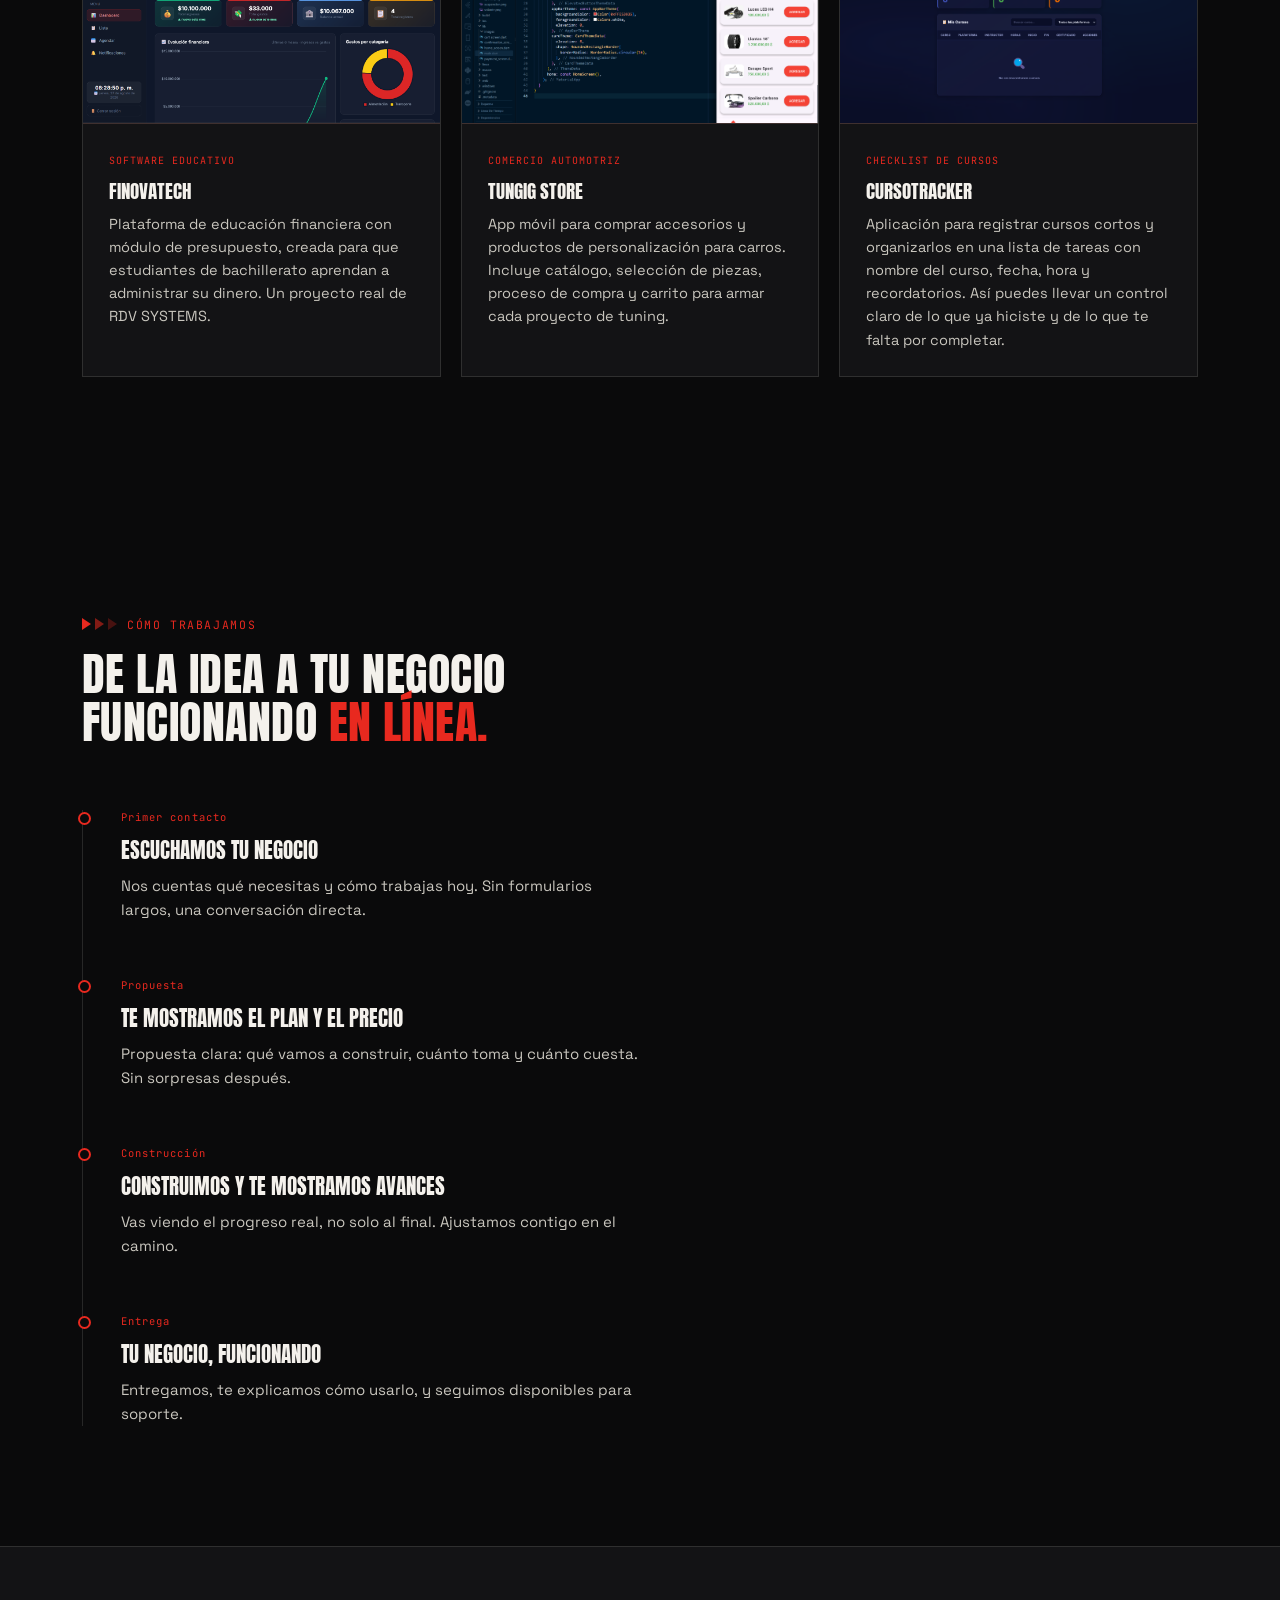
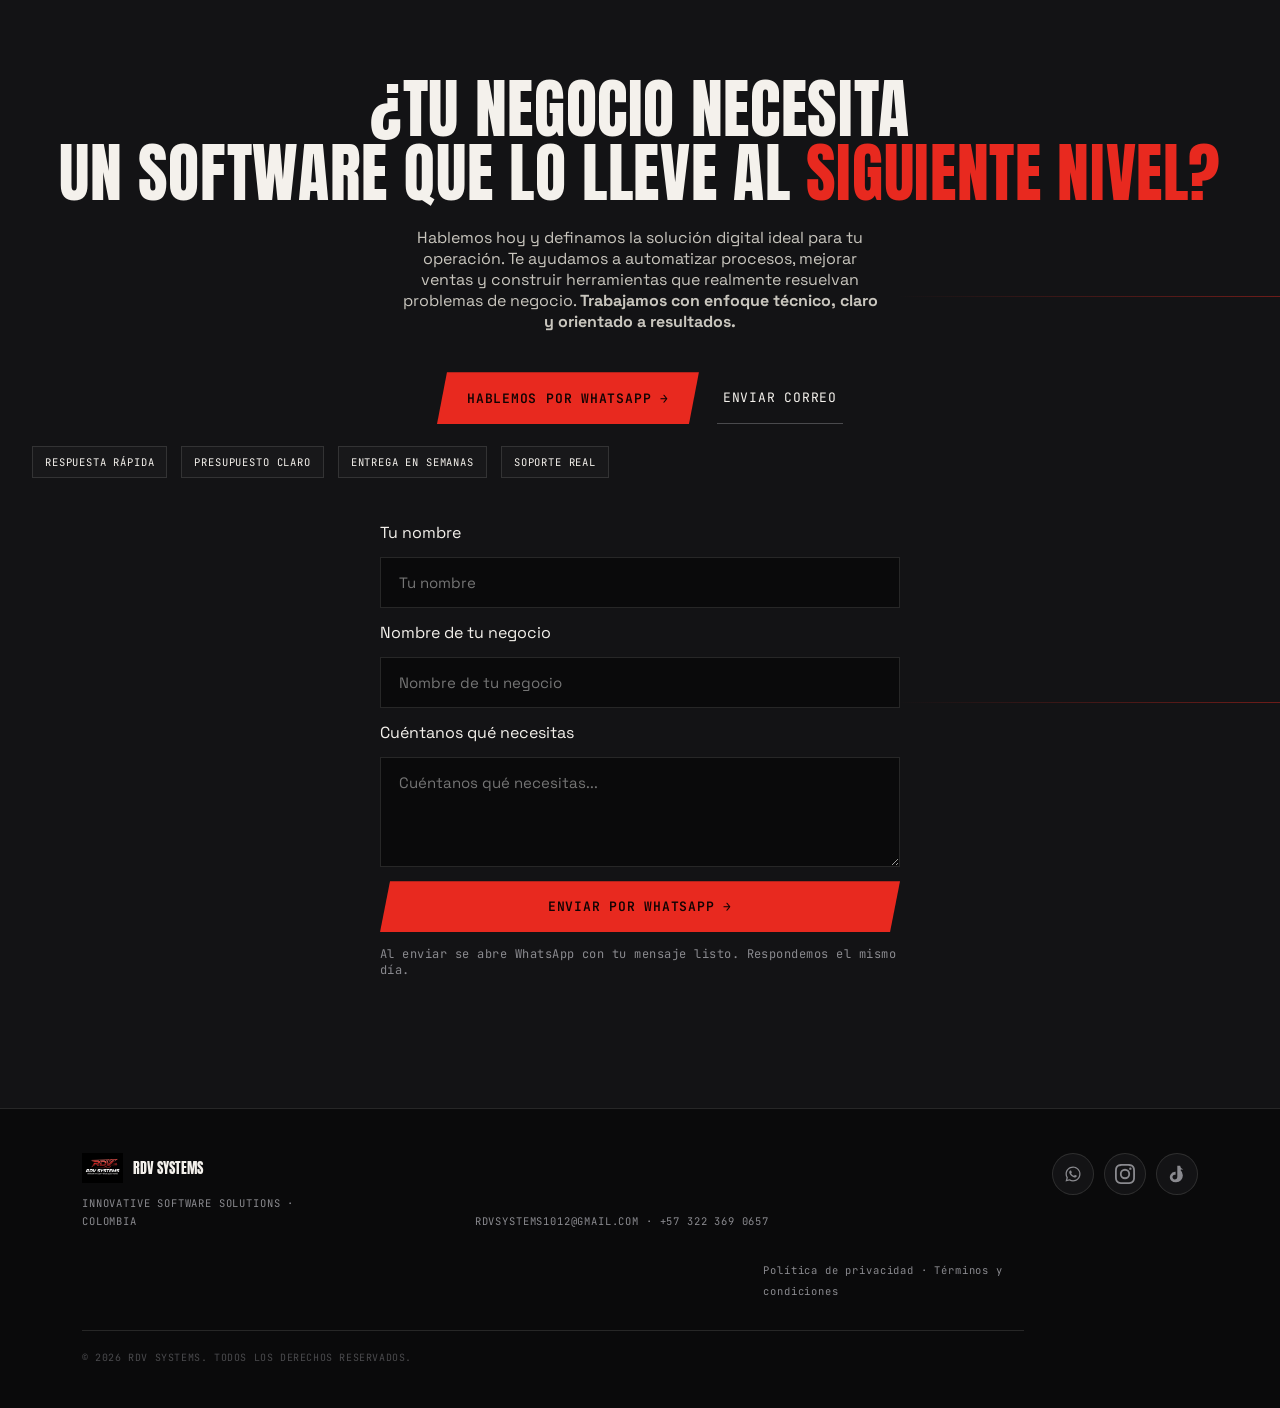
==== commit 2ac98366: "Actualiza copy web enfocado en software a la medida y agrega capturas de portafolio (Tungig Store y " ====
--- a/index.html
+++ b/index.html
@@ -87,19 +87,24 @@
     </div>
     <!-- Título principal: el span.accent aplica el color de acento -->
     <h1 class="display">
-      Tu negocio<br>
-      merece moverse<br>
-      a <span class="accent">otra velocidad.</span>
+      Desarrollo de software<br>
+      para negocios que quieren <span class="accent">crecer sin fricción.</span>
     </h1>
     <p class="hero-sub">
-      <strong>Tu negocio está perdiendo ventas hoy</strong> por no estar donde tus clientes buscan. Te ponemos presencia digital, automatización y software a la medida en <strong>semanas, no meses</strong> — y sin complicarte con la tecnología.
+      Construimos software a la medida para automatizar procesos, mejorar decisiones y transformar la forma en que tu empresa opera. Soluciones hechas para crecer con tu negocio, no para limitarlo.
     </p>
     <!-- Botones de acción del hero -->
     <div class="hero-ctas">
-      <a href="https://wa.me/573223690657?text=Hola%20RDV%20SYSTEMS%2C%20quiero%20mi%20diagn%C3%B3stico%20gratuito%20de%20presencia%20digital" target="_blank" rel="noopener" class="btn-primary">Pedir mi cotización gratis →</a>
-      <a href="#servicios" class="btn-secondary">Ver cómo lo logramos</a>
-    </div>
-    <div class="hero-trust">&#10003; Diagnóstico gratuito de tu presencia digital · &#10003; Respondemos en menos de 1 hora</div>
+      <a href="https://wa.me/573223690657?text=Hola%20RDV%20SYSTEMS%2C%20quiero%20cotizar%20un%20software%20a%20la%20medida" target="_blank" rel="noopener" class="btn-primary">Solicitar cotización →</a>
+      <a href="#servicios" class="btn-secondary">Ver soluciones</a>
+    </div>
+    <div class="hero-trust">&#10003; Software a la medida · &#10003; Soluciones para negocios reales</div>
+    <div class="hero-trust-row" aria-label="Confianza y resultados de RDV SYSTEMS">
+      <span>Diseño a medida</span>
+      <span>Negocios en Colombia</span>
+      <span>Más ventas</span>
+      <span>Soporte continuo</span>
+    </div>
     <div class="hero-stats">
       <div>
         <div class="stat-num">3</div>
@@ -127,18 +132,18 @@
         <div class="chevrow"><span class="chev"></span><span class="chev"></span><span class="chev"></span></div>
         <span class="mono">Lo que hacemos</span>
       </div>
-      <h2 class="display section-title">Lo que tu negocio <br>necesita para <span class="accent">vender más.</span></h2>
+      <h2 class="display section-title">Soluciones digitales que <br>automatizan procesos y <span class="accent">potencian crecimiento.</span></h2>
     </div>
 
     <div class="service-list">
       <div class="service-row reveal">
         <div class="service-mark">R—01</div>
         <div class="service-name">
-          Presencia digital<br>+ automatización
-          <span class="tag">Vende 24/7 sin esfuerzo</span>
+          Productos digitales<br>para vender más
+          <span class="tag">Tu presencia online lista</span>
         </div>
         <div class="service-desc">
-          Mientras tú duermes, tu negocio sigue vendiendo: página web, catálogo y pedidos por WhatsApp que atienden a tus clientes solos, sin fricciones.
+          Diseñamos páginas web, catálogos y experiencias digitales que fortalecen tu marca y te ayudan a captar más clientes, mejorar conversiones y vender con más claridad.
           <ul>
             <li>Página web o catálogo digital</li>
             <li>WhatsApp Business con pedidos y respuestas automáticas</li>
@@ -151,10 +156,10 @@
         <div class="service-mark">R—02</div>
         <div class="service-name">
           Software<br>a la medida
-          <span class="tag">Automatiza lo que te hace perder tiempo</span>
+          <span class="tag">Tu operación más eficiente</span>
         </div>
         <div class="service-desc">
-          Si usas planillas, cuadernos o programas que no se conectan entre sí, estás regalando tiempo y dinero. Auditamos cómo trabajas hoy y construimos el sistema que ahorra horas cada día.
+          Si tu negocio depende de Excel, cuadernos o sistemas separados, estás perdiendo tiempo y dinero. Diseñamos software que automatiza tareas, elimina errores y mejora la productividad real de tu equipo.
           <ul>
             <li>Auditoría previa de procesos</li>
             <li>Apps y sistemas de gestión propios</li>
@@ -166,11 +171,11 @@
       <div class="service-row reveal">
         <div class="service-mark">R—03</div>
         <div class="service-name">
-          Soporte técnico<br>TI
-          <span class="tag">No dejes que la tecnología te pare</span>
+          Soporte técnico<br>que no te frena
+          <span class="tag">Tecnología que funciona</span>
         </div>
         <div class="service-desc">
-          Un fallo técnico es una venta perdida. Mantenemos tus equipos, redes y software funcionando para que tu negocio nunca se detenga por un problema que podemos evitar.
+          Un fallo técnico puede costarte ventas. Mantenemos tus equipos, redes y software funcionando para que tu negocio no se detenga por problemas que podemos prevenir.
           <ul>
             <li>Mantenimiento de equipos</li>
             <li>Configuración y soporte de redes</li>
@@ -235,8 +240,8 @@
         <div class="chevrow"><span class="chev"></span><span class="chev"></span><span class="chev"></span></div>
         <span class="mono">¿Esto es para ti?</span>
       </div>
-      <h2 class="display section-title">Hecho para negocios <br>pequeños y <span class="accent">medianos.</span></h2>
-      <p style="max-width:560px;margin-top:20px;color:#c9c6be;font-size:16px;line-height:1.6;">No importa si estás arrancando o ya llevas años. Si tu negocio vende por WhatsApp, en la tienda o en el taller, acá encuentras la solución. Sin promesas vacías de multinacional.</p>
+      <h2 class="display section-title">Hecho para negocios <br>que quieren <span class="accent">crecer sin caos.</span></h2>
+      <p style="max-width:560px;margin-top:20px;color:#c9c6be;font-size:16px;line-height:1.6;">No importa si estás arrancando o ya llevas años. Si tu negocio vende por WhatsApp, en la tienda o en el taller, acá encuentras soluciones prácticas para vender más, ahorrar tiempo y dejar todo organizado.</p>
     </div>
     <div class="forwhom-grid reveal">
       <div class="forwhom-card">
@@ -332,6 +337,10 @@
       <div class="testi-card">
         <div class="testi-placeholder">"FinovaTech me ayudó a organizar mis finanzas y a aprender educación financiera. Hoy ya tengo las bases para ser una persona financieramente estable."</div>
         <div class="testi-who"><b>Estudiante de bachillerato</b> · Usuario de FinovaTech</div>
+      </div>
+      <div class="testi-card">
+        <div class="testi-placeholder">"Nos ayudó a ordenar nuestra presencia digital y a dejar un proceso más claro para vender por WhatsApp. El cambio se sintió desde el primer contacto."</div>
+        <div class="testi-who"><b>Negocio local</b> · Cliente de RDV SYSTEMS</div>
       </div>
     </div>
   </div>
@@ -356,7 +365,7 @@
         </div>
       </div>
       <div class="portfolio-card">
-        <div class="portfolio-thumb portfolio-thumb-placeholder"><span>[ App móvil Tungig Store ]</span></div>
+        <div class="portfolio-thumb"><img src="assets/img/tunigcars.png" alt="Captura de la app Tungig Store"></div>
         <div class="portfolio-body">
           <span class="tag">Comercio automotriz</span>
           <div class="portfolio-title">Tungig Store</div>
@@ -364,11 +373,11 @@
         </div>
       </div>
       <div class="portfolio-card">
-        <div class="portfolio-thumb portfolio-thumb-placeholder"><span>[ Plataforma CursoTracker ]</span></div>
+        <div class="portfolio-thumb"><img src="assets/img/cursortraker.png" alt="Captura de la app de checklist de cursos CursoTracker"></div>
         <div class="portfolio-body">
-          <span class="tag">Gestión académica</span>
+          <span class="tag">Checklist de cursos</span>
           <div class="portfolio-title">CursoTracker</div>
-          <div class="portfolio-desc">Plataforma para administrar cursos en colegios y otras instituciones educativas. Permite organizar estudiantes, docentes, horarios, asistencia y el seguimiento de cada proceso académico.</div>
+          <div class="portfolio-desc">Aplicación para registrar cursos cortos y organizarlos en una lista de tareas con nombre del curso, fecha, hora y recordatorios. Así puedes llevar un control claro de lo que ya hiciste y de lo que te falta por completar.</div>
         </div>
       </div>
     </div>
@@ -416,11 +425,17 @@
     <span style="top:65%; animation-delay:2.6s;"></span>
   </div>
   <div class="cta-inner reveal">
-    <h2 class="display">Tu negocio merece<br>vender <span class="accent">a otra velocidad.</span></h2>
-    <p>Hablemos hoy: te escuchamos, te armamos la propuesta clara con precio justo, y en semanas ves resultados. <strong>Agendamos cupos limitados cada mes — no dejes pasar tu lugar.</strong></p>
+    <h2 class="display">¿Tu negocio necesita<br>un software que lo lleve al <span class="accent">siguiente nivel?</span></h2>
+    <p>Hablemos hoy y definamos la solución digital ideal para tu operación. Te ayudamos a automatizar procesos, mejorar ventas y construir herramientas que realmente resuelvan problemas de negocio. <strong>Trabajamos con enfoque técnico, claro y orientado a resultados.</strong></p>
     <div class="cta-btns">
-      <a href="https://wa.me/573223690657?text=Hola%20RDV%20SYSTEMS%2C%20quiero%20darle%20el%20primer%20paso%20digital%20a%20mi%20negocio" target="_blank" rel="noopener" class="btn-primary">Empezar ahora por WhatsApp →</a>
+      <a href="https://wa.me/573223690657?text=Hola%20RDV%20SYSTEMS%2C%20quiero%20cotizar%20un%20software%20a%20la%20medida" target="_blank" rel="noopener" class="btn-primary">Hablemos por WhatsApp →</a>
       <a href="mailto:rdvsystems1012@gmail.com" class="btn-secondary">Enviar correo</a>
+    </div>
+    <div class="hero-trust-row" aria-label="Señales de confianza">
+      <span>Respuesta rápida</span>
+      <span>Presupuesto claro</span>
+      <span>Entrega en semanas</span>
+      <span>Soporte real</span>
     </div>
     <form class="contact-form" id="contactForm" aria-label="Formulario de contacto">
       <!-- Campo honeypot anti-spam: invisible para humanos (lo oculta el CSS).
--- a/css/style.css
+++ b/css/style.css
@@ -264,6 +264,25 @@
     align-items:center;
   }
   .hero-trust span{color:var(--red-bright);}
+  .hero-trust-row{
+    margin-top:22px;
+    display:flex;
+    flex-wrap:wrap;
+    gap:10px 14px;
+    max-width:640px;
+  }
+  .hero-trust-row span{
+    display:inline-flex;
+    align-items:center;
+    padding:8px 12px;
+    border:1px solid var(--line);
+    background:rgba(255,255,255,0.02);
+    color:var(--off-white);
+    font-family:'JetBrains Mono',monospace;
+    font-size:10.5px;
+    letter-spacing:0.08em;
+    text-transform:uppercase;
+  }
 
   .hero-stats{
     margin-top:76px;
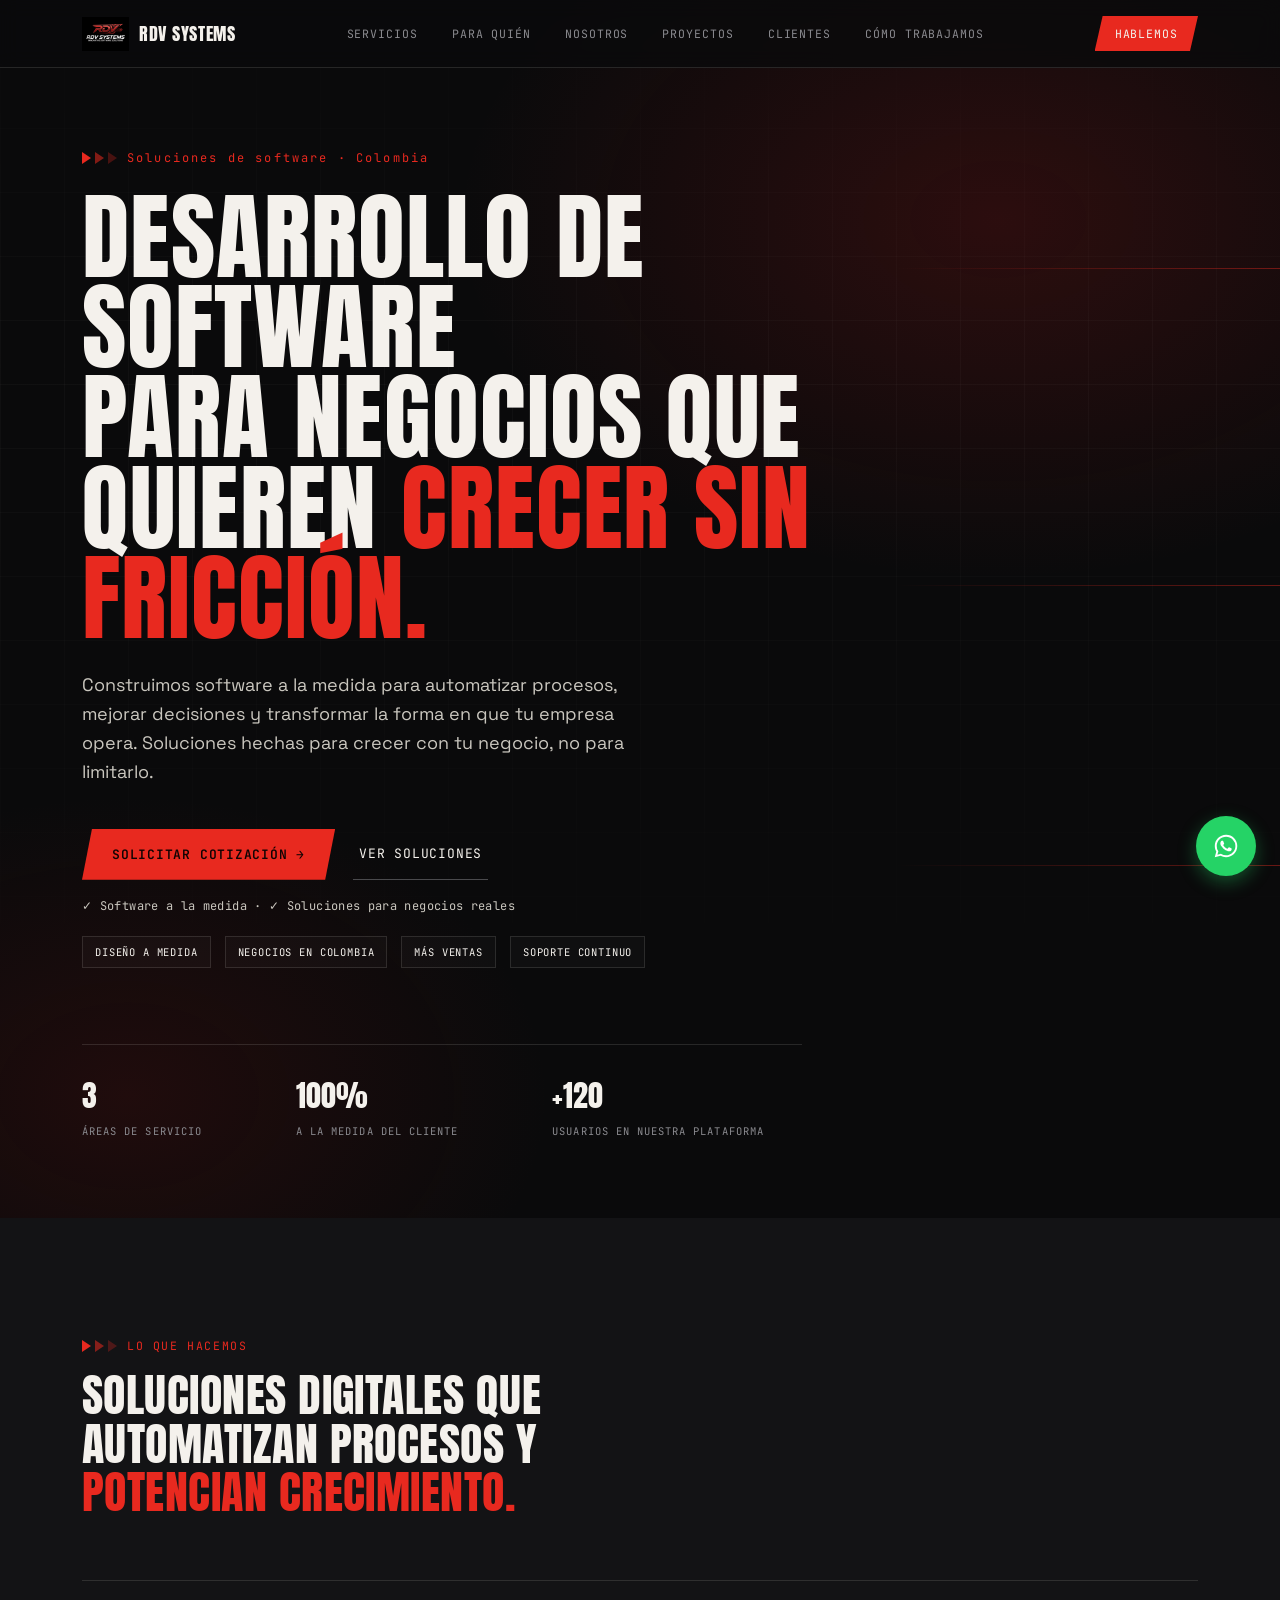
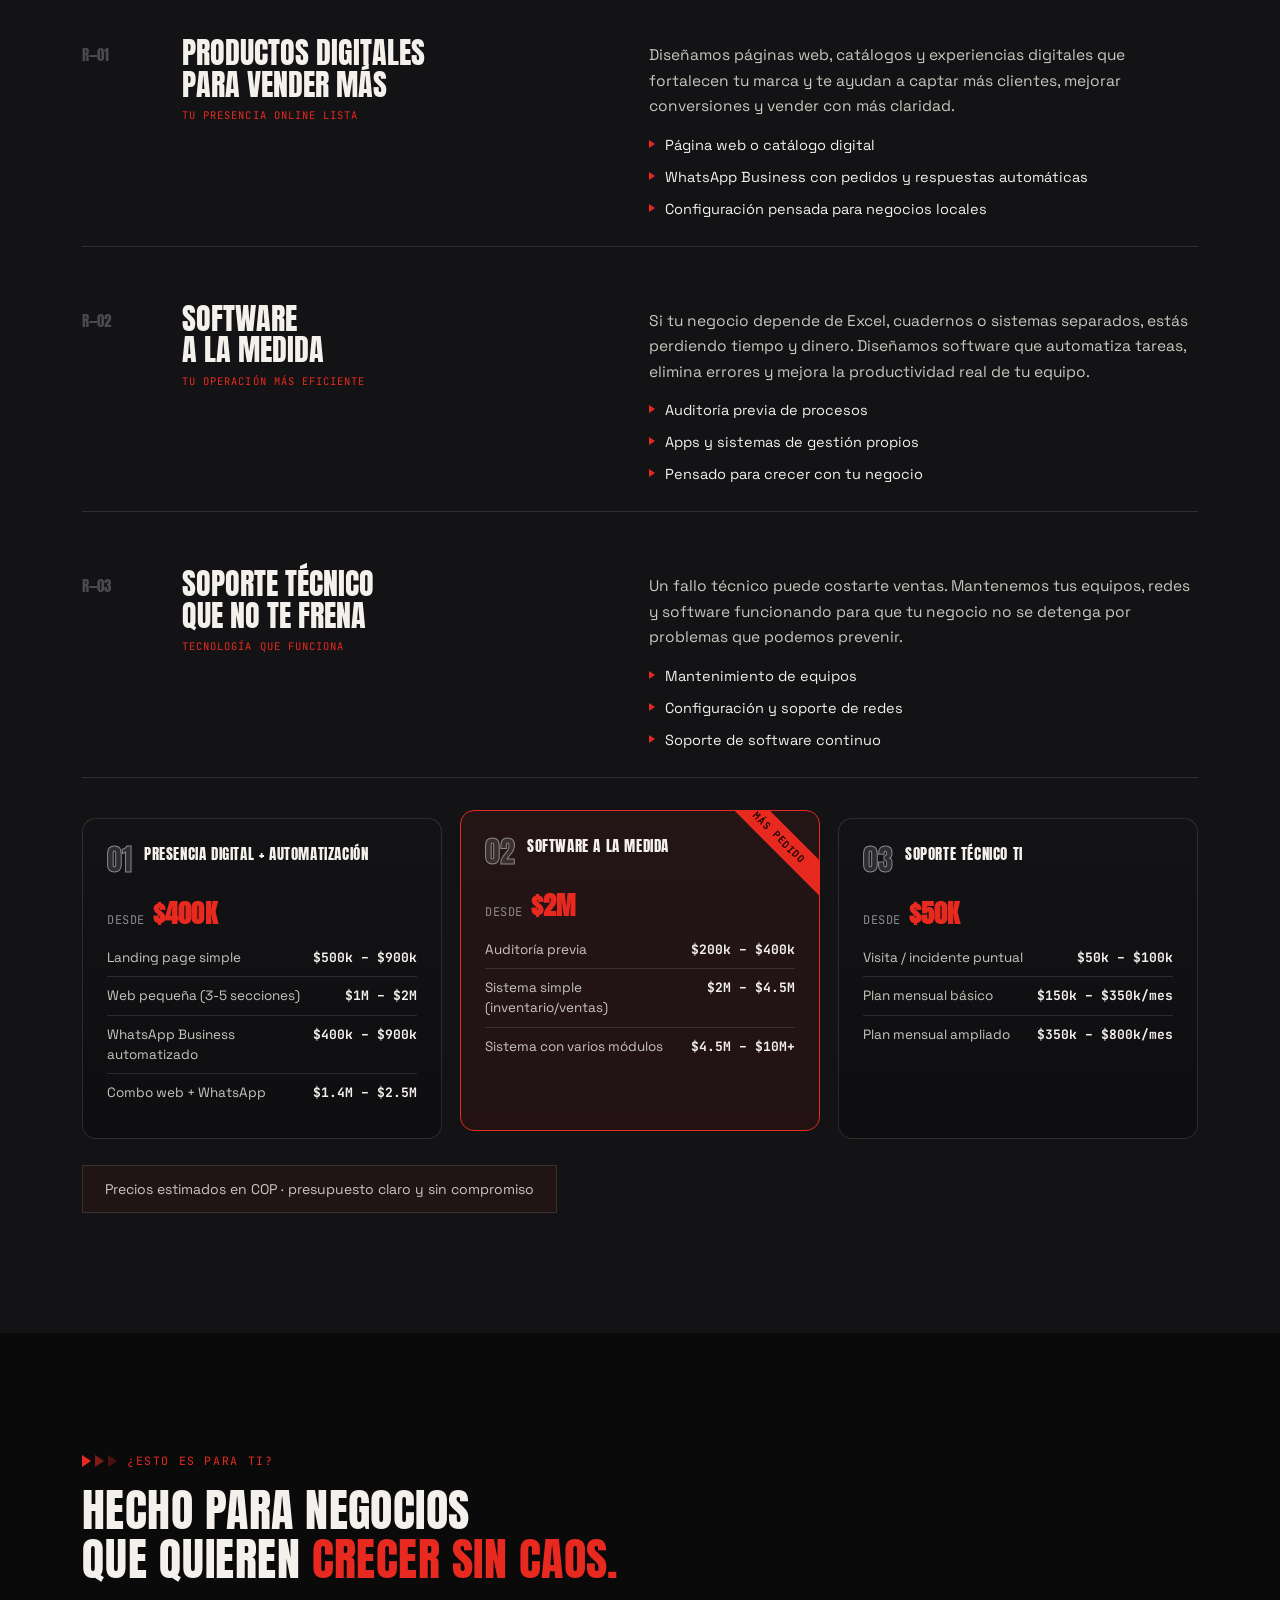
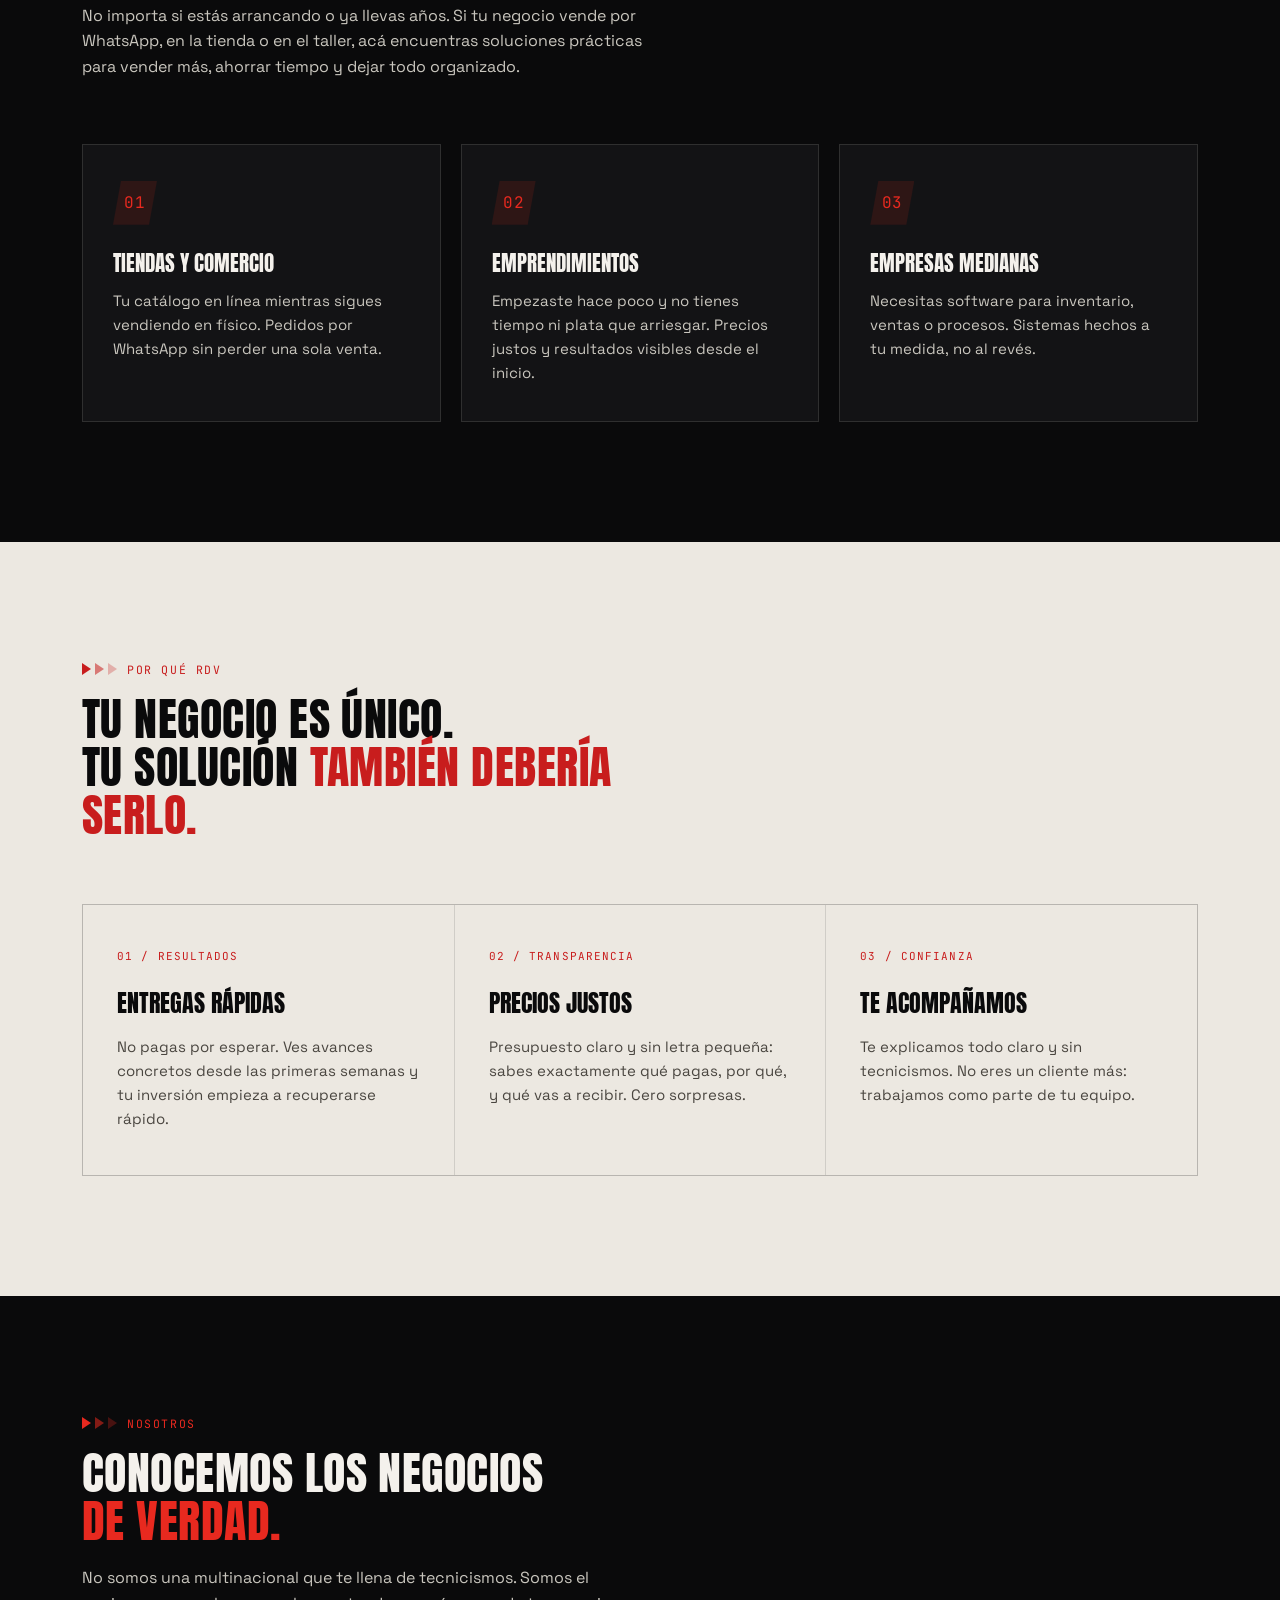
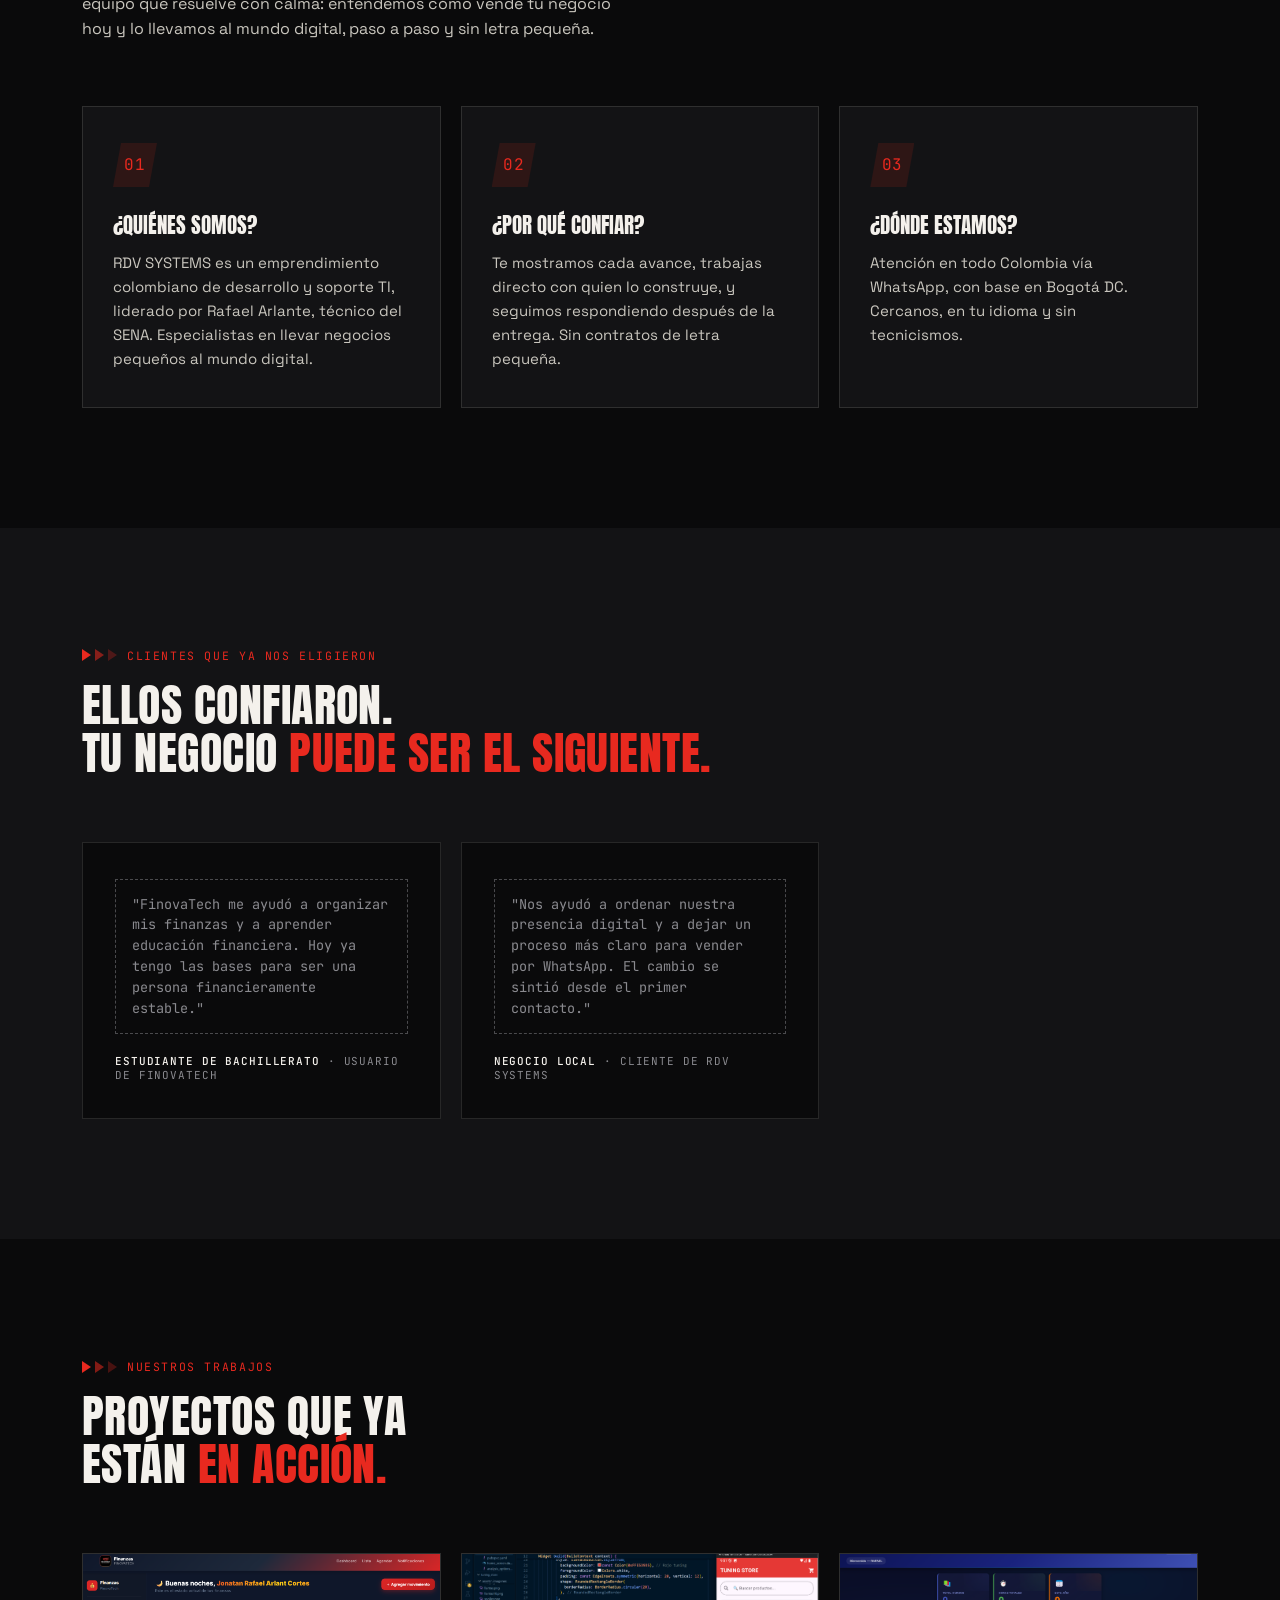
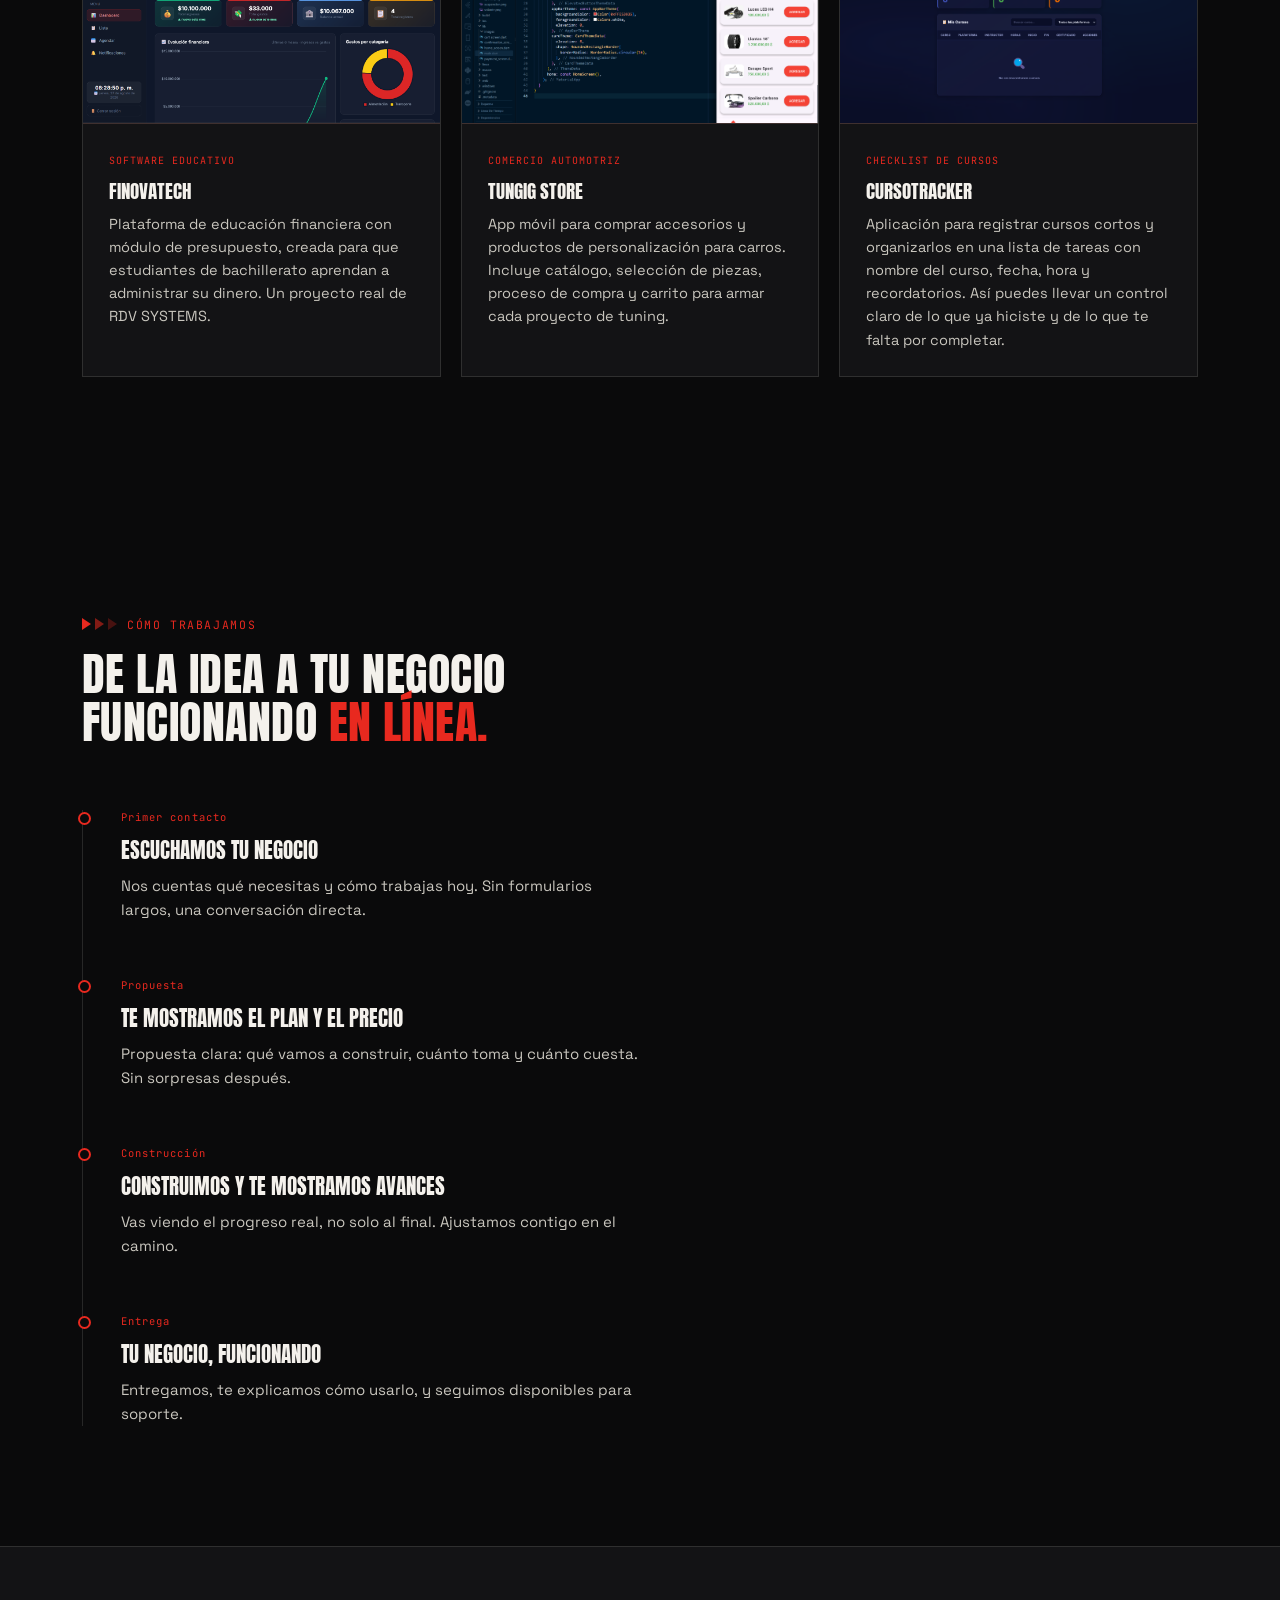
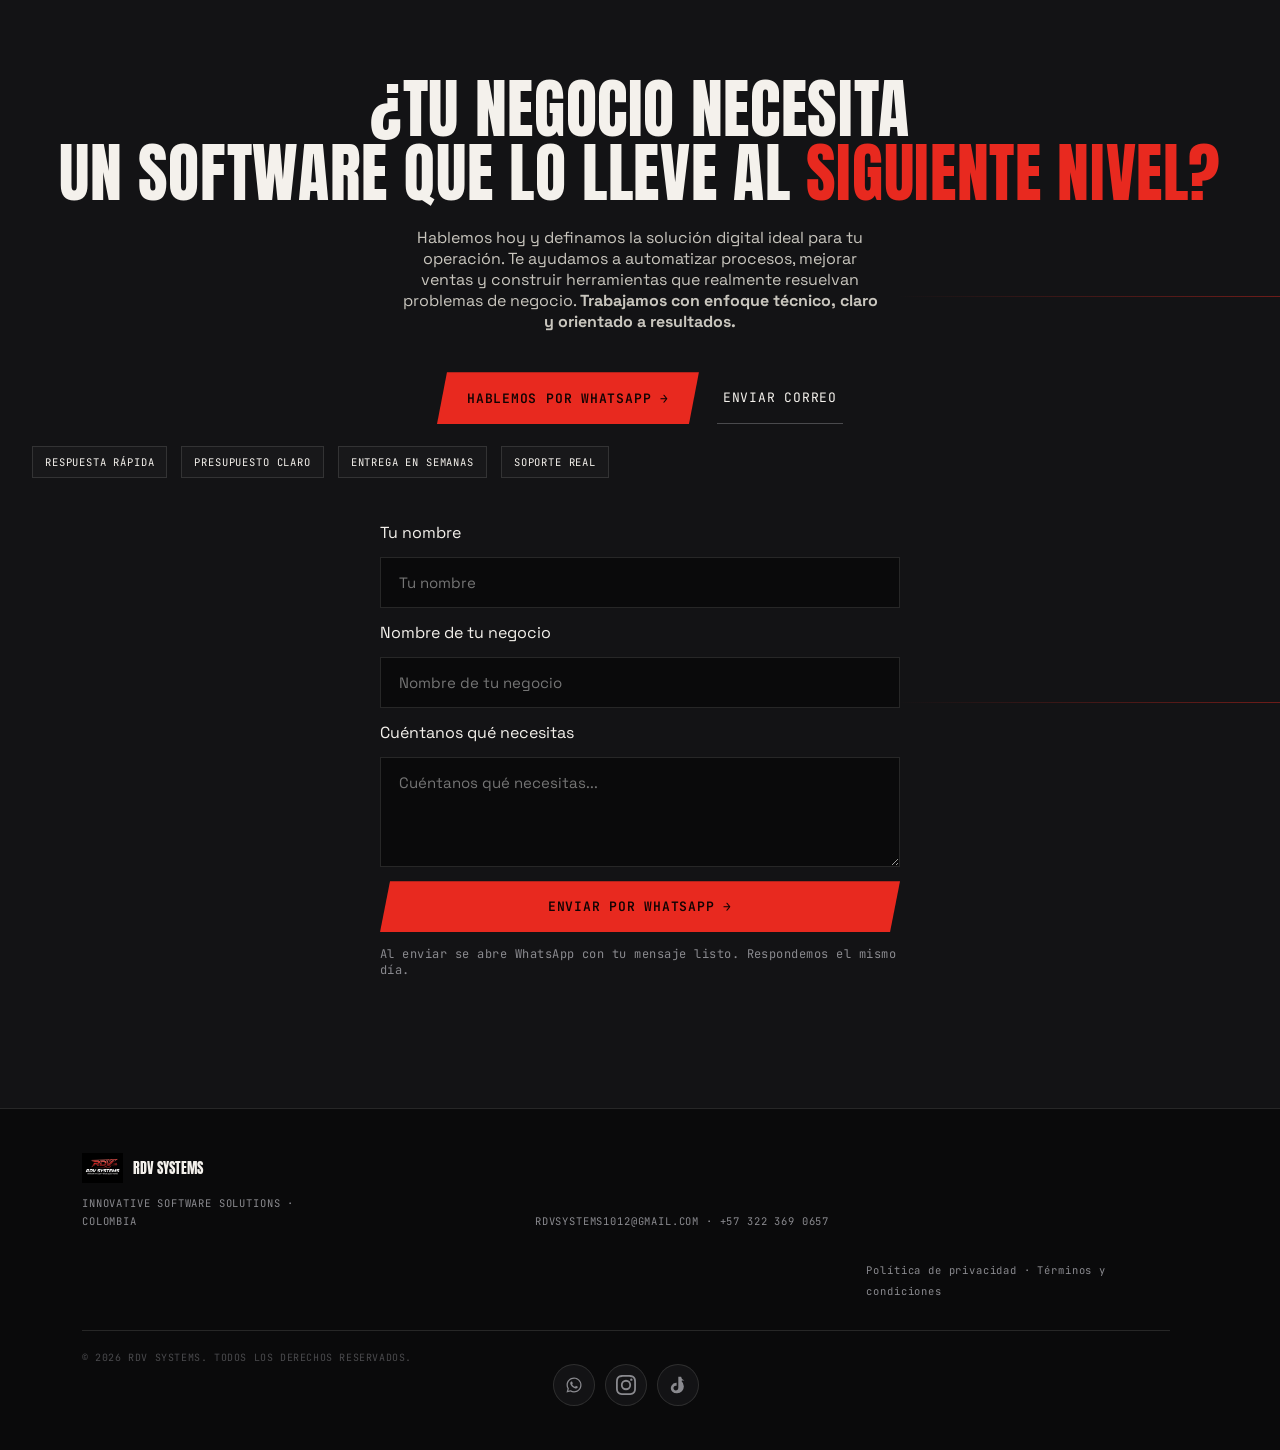
==== commit 887fa13c: "Reordena el footer: centra el copyright y alinea las redes sociales" ====
--- a/index.html
+++ b/index.html
@@ -469,24 +469,24 @@
       <a href="terminos.html">Términos y condiciones</a>
     </div>
     <div class="footer-copy">
-      &copy; <span id="year"></span> RDV SYSTEMS. Todos los derechos reservados.
-    </div>
-    <div class="social" aria-label="Redes sociales de RDV SYSTEMS">
-      <a href="https://wa.me/573223690657" target="_blank" rel="noopener" aria-label="WhatsApp de RDV SYSTEMS" title="Abrir WhatsApp">
-        <svg viewBox="0 0 32 32" width="20" height="20" fill="currentColor" aria-hidden="true">
-          <path d="M16.04 4C9.4 4 4.05 9.35 4.05 15.99c0 2.1.55 4.16 1.6 5.98L4 28l6.15-1.61a11.94 11.94 0 0 0 5.88 1.5h.01c6.63 0 11.98-5.35 11.98-11.99 0-3.2-1.25-6.21-3.52-8.48A11.9 11.9 0 0 0 16.04 4zm0 21.88h-.01a9.9 9.9 0 0 1-5.05-1.39l-.36-.21-3.75.98 1-3.65-.24-.37a9.86 9.86 0 0 1-1.52-5.26c0-5.49 4.47-9.95 9.96-9.95 2.66 0 5.16 1.04 7.04 2.91a9.9 9.9 0 0 1 2.92 7.05c0 5.49-4.47 9.94-9.94 9.94zm5.46-7.46c-.3-.15-1.77-.87-2.05-.97-.27-.1-.47-.15-.67.15-.2.3-.77.97-.95 1.17-.17.2-.35.22-.65.07-.3-.15-1.26-.46-2.4-1.48a9 9 0 0 1-1.66-2.06c-.17-.3-.02-.46.13-.61.14-.13.3-.35.45-.52.15-.17.2-.3.3-.5.1-.2.05-.37-.02-.52-.08-.15-.67-1.62-.92-2.22-.24-.58-.49-.5-.67-.51h-.57c-.2 0-.52.07-.8.37-.27.3-1.04 1.02-1.04 2.49 0 1.47 1.07 2.89 1.22 3.09.15.2 2.1 3.2 5.09 4.49.71.31 1.26.49 1.7.63.71.23 1.36.2 1.87.12.57-.09 1.77-.72 2.02-1.42.25-.7.25-1.3.17-1.42-.07-.12-.27-.2-.57-.35z"/>
-        </svg>
-      </a>
-      <a href="https://www.instagram.com/rdvsystems1012/" target="_self" aria-label="Instagram de RDV SYSTEMS" title="Abrir Instagram">
-        <svg viewBox="0 0 24 24" width="20" height="20" fill="currentColor" aria-hidden="true">
-          <path d="M12 2.2c3.2 0 3.58.01 4.85.07 1.17.05 1.8.25 2.23.41.56.22.96.48 1.38.9.42.42.68.82.9 1.38.16.42.36 1.06.41 2.23.06 1.27.07 1.65.07 4.85s-.01 3.58-.07 4.85c-.05 1.17-.25 1.8-.41 2.23-.22.56-.48.96-.9 1.38-.42.42-.82.68-1.38.9-.42.16-1.06.36-2.23.41-1.27.06-1.65.07-4.85.07s-3.58-.01-4.85-.07c-1.17-.05-1.8-.25-2.23-.41-.56-.22-.96-.48-1.38-.9-.42-.42-.68-.82-.9-1.38-.16-.42-.36-1.06-.41-2.23-.06-1.27-.07-1.65-.07-4.85s.01-3.58.07-4.85c.05-1.17.25-1.8.41-2.23.22-.56.48-.96.9-1.38.42-.42.82-.68 1.38-.9.42-.16 1.06-.36 2.23-.41 1.27-.06 1.65-.07 4.85-.07zM12 0C8.74 0 8.33.01 7.05.07 5.78.13 4.9.33 4.14.63c-.79.31-1.46.72-2.13 1.38C1.35 2.68.94 3.35.63 4.14.33 4.9.13 5.78.07 7.05.01 8.33 0 8.74 0 12s.01 3.67.07 4.95c.06 1.27.26 2.15.56 2.91.31.79.72 1.46 1.38 2.13.67.66 1.34 1.07 2.13 1.38.76.3 1.64.5 2.91.56C8.33 23.99 8.74 24 12 24s3.67-.01 4.95-.07c1.27-.06 2.15-.26 2.91-.56.79-.31 1.46-.72 2.13-1.38.66-.67 1.07-1.34 1.38-2.13.3-.76.5-1.64.56-2.91.06-1.28.07-1.69.07-4.95s-.01-3.67-.07-4.95c-.06-1.27-.26-2.15-.56-2.91a5.9 5.9 0 0 0-1.38-2.13A5.9 5.9 0 0 0 19.86.63c-.76-.3-1.64-.5-2.91-.56C15.67.01 15.26 0 12 0zm0 5.84A6.16 6.16 0 1 0 18.16 12 6.16 6.16 0 0 0 12 5.84zM12 16a4 4 0 1 1 4-4 4 4 0 0 1-4 4zm6.4-11.85a1.44 1.44 0 1 0 1.44 1.44 1.44 1.44 0 0 0-1.44-1.44z"/>
-        </svg>
-      </a>
-      <a href="https://www.tiktok.com/@rdv_systems1012" target="_self" aria-label="TikTok de RDV SYSTEMS" title="Abrir TikTok">
-        <svg viewBox="0 0 24 24" width="20" height="20" fill="currentColor" aria-hidden="true">
-          <path d="M19.59 6.69a4.83 4.83 0 0 1-3.77-4.25V2h-3.45v13.67a2.89 2.89 0 0 1-5.2 1.74 2.89 2.89 0 0 1 2.31-4.64c.3 0 .58.05.85.13V9.4a6.33 6.33 0 0 0-5.38 10.37A6.33 6.33 0 1 0 16.37 7.6a6.9 6.9 0 0 0 .22-.6v-.31z"/>
-        </svg>
-      </a>
+      <span>&copy; <span id="year"></span> RDV SYSTEMS. Todos los derechos reservados.</span>
+      <div class="social" aria-label="Redes sociales de RDV SYSTEMS">
+        <a href="https://wa.me/573223690657" target="_blank" rel="noopener" aria-label="WhatsApp de RDV SYSTEMS" title="Abrir WhatsApp">
+          <svg viewBox="0 0 32 32" width="20" height="20" fill="currentColor" aria-hidden="true">
+            <path d="M16.04 4C9.4 4 4.05 9.35 4.05 15.99c0 2.1.55 4.16 1.6 5.98L4 28l6.15-1.61a11.94 11.94 0 0 0 5.88 1.5h.01c6.63 0 11.98-5.35 11.98-11.99 0-3.2-1.25-6.21-3.52-8.48A11.9 11.9 0 0 0 16.04 4zm0 21.88h-.01a9.9 9.9 0 0 1-5.05-1.39l-.36-.21-3.75.98 1-3.65-.24-.37a9.86 9.86 0 0 1-1.52-5.26c0-5.49 4.47-9.95 9.96-9.95 2.66 0 5.16 1.04 7.04 2.91a9.9 9.9 0 0 1 2.92 7.05c0 5.49-4.47 9.94-9.94 9.94zm5.46-7.46c-.3-.15-1.77-.87-2.05-.97-.27-.1-.47-.15-.67.15-.2.3-.77.97-.95 1.17-.17.2-.35.22-.65.07-.3-.15-1.26-.46-2.4-1.48a9 9 0 0 1-1.66-2.06c-.17-.3-.02-.46.13-.61.14-.13.3-.35.45-.52.15-.17.2-.3.3-.5.1-.2.05-.37-.02-.52-.08-.15-.67-1.62-.92-2.22-.24-.58-.49-.5-.67-.51h-.57c-.2 0-.52.07-.8.37-.27.3-1.04 1.02-1.04 2.49 0 1.47 1.07 2.89 1.22 3.09.15.2 2.1 3.2 5.09 4.49.71.31 1.26.49 1.7.63.71.23 1.36.2 1.87.12.57-.09 1.77-.72 2.02-1.42.25-.7.25-1.3.17-1.42-.07-.12-.27-.2-.57-.35z"/>
+          </svg>
+        </a>
+        <a href="https://www.instagram.com/rdvsystems1012/" target="_self" aria-label="Instagram de RDV SYSTEMS" title="Abrir Instagram">
+          <svg viewBox="0 0 24 24" width="20" height="20" fill="currentColor" aria-hidden="true">
+            <path d="M12 2.2c3.2 0 3.58.01 4.85.07 1.17.05 1.8.25 2.23.41.56.22.96.48 1.38.9.42.42.68.82.9 1.38.16.42.36 1.06.41 2.23.06 1.27.07 1.65.07 4.85s-.01 3.58-.07 4.85c-.05 1.17-.25 1.8-.41 2.23-.22.56-.48.96-.9 1.38-.42.42-.82.68-1.38.9-.42.16-1.06.36-2.23.41-1.27.06-1.65.07-4.85.07s-3.58-.01-4.85-.07c-1.17-.05-1.8-.25-2.23-.41-.56-.22-.96-.48-1.38-.9-.42-.42-.68-.82-.9-1.38-.16-.42-.36-1.06-.41-2.23-.06-1.27-.07-1.65-.07-4.85s.01-3.58.07-4.85c.05-1.17.25-1.8.41-2.23.22-.56.48-.96.9-1.38.42-.42.82-.68 1.38-.9.42-.16 1.06-.36 2.23-.41 1.27-.06 1.65-.07 4.85-.07zM12 0C8.74 0 8.33.01 7.05.07 5.78.13 4.9.33 4.14.63c-.79.31-1.46.72-2.13 1.38C1.35 2.68.94 3.35.63 4.14.33 4.9.13 5.78.07 7.05.01 8.33 0 8.74 0 12s.01 3.67.07 4.95c.06 1.27.26 2.15.56 2.91.31.79.72 1.46 1.38 2.13.67.66 1.34 1.07 2.13 1.38.76.3 1.64.5 2.91.56C8.33 23.99 8.74 24 12 24s3.67-.01 4.95-.07c1.27-.06 2.15-.26 2.91-.56.79-.31 1.46-.72 2.13-1.38.66-.67 1.07-1.34 1.38-2.13.3-.76.5-1.64.56-2.91.06-1.28.07-1.69.07-4.95s-.01-3.67-.07-4.95c-.06-1.27-.26-2.15-.56-2.91a5.9 5.9 0 0 0-1.38-2.13A5.9 5.9 0 0 0 19.86.63c-.76-.3-1.64-.5-2.91-.56C15.67.01 15.26 0 12 0zm0 5.84A6.16 6.16 0 1 0 18.16 12 6.16 6.16 0 0 0 12 5.84zM12 16a4 4 0 1 1 4-4 4 4 0 0 1-4 4zm6.4-11.85a1.44 1.44 0 1 0 1.44 1.44 1.44 1.44 0 0 0-1.44-1.44z"/>
+          </svg>
+        </a>
+        <a href="https://www.tiktok.com/@rdv_systems1012" target="_self" aria-label="TikTok de RDV SYSTEMS" title="Abrir TikTok">
+          <svg viewBox="0 0 24 24" width="20" height="20" fill="currentColor" aria-hidden="true">
+            <path d="M19.59 6.69a4.83 4.83 0 0 1-3.77-4.25V2h-3.45v13.67a2.89 2.89 0 0 1-5.2 1.74 2.89 2.89 0 0 1 2.31-4.64c.3 0 .58.05.85.13V9.4a6.33 6.33 0 0 0-5.38 10.37A6.33 6.33 0 1 0 16.37 7.6a6.9 6.9 0 0 0 .22-.6v-.31z"/>
+          </svg>
+        </a>
+      </div>
     </div>
   </div>
 </footer>
--- a/css/style.css
+++ b/css/style.css
@@ -522,6 +522,14 @@
     align-items:center;
     gap:10px;
     font-size:15px;
+  }
+  .footer-social-row{
+    display:flex;
+    align-items:center;
+    justify-content:center;
+    gap:10px;
+    grid-column:1 / -1;
+    margin-top:8px;
   }
   .footer-brand img{height:30px; width:auto;}
   .footer-brand span{
@@ -703,7 +711,7 @@
   .wa-btn:hover{transform:scale(1.08); box-shadow:0 8px 22px rgba(37,211,102,0.5);}
 
   /* ---------- footer social ---------- */
-  .social{display:flex;gap:10px; grid-column:4; grid-row:1 / span 2; position:relative; z-index:300;}
+  .social{display:flex;gap:10px; align-items:center; justify-content:center; position:relative; z-index:300;}
   .social a{
     width:42px;height:42px;
     display:flex;align-items:center;justify-content:center;
